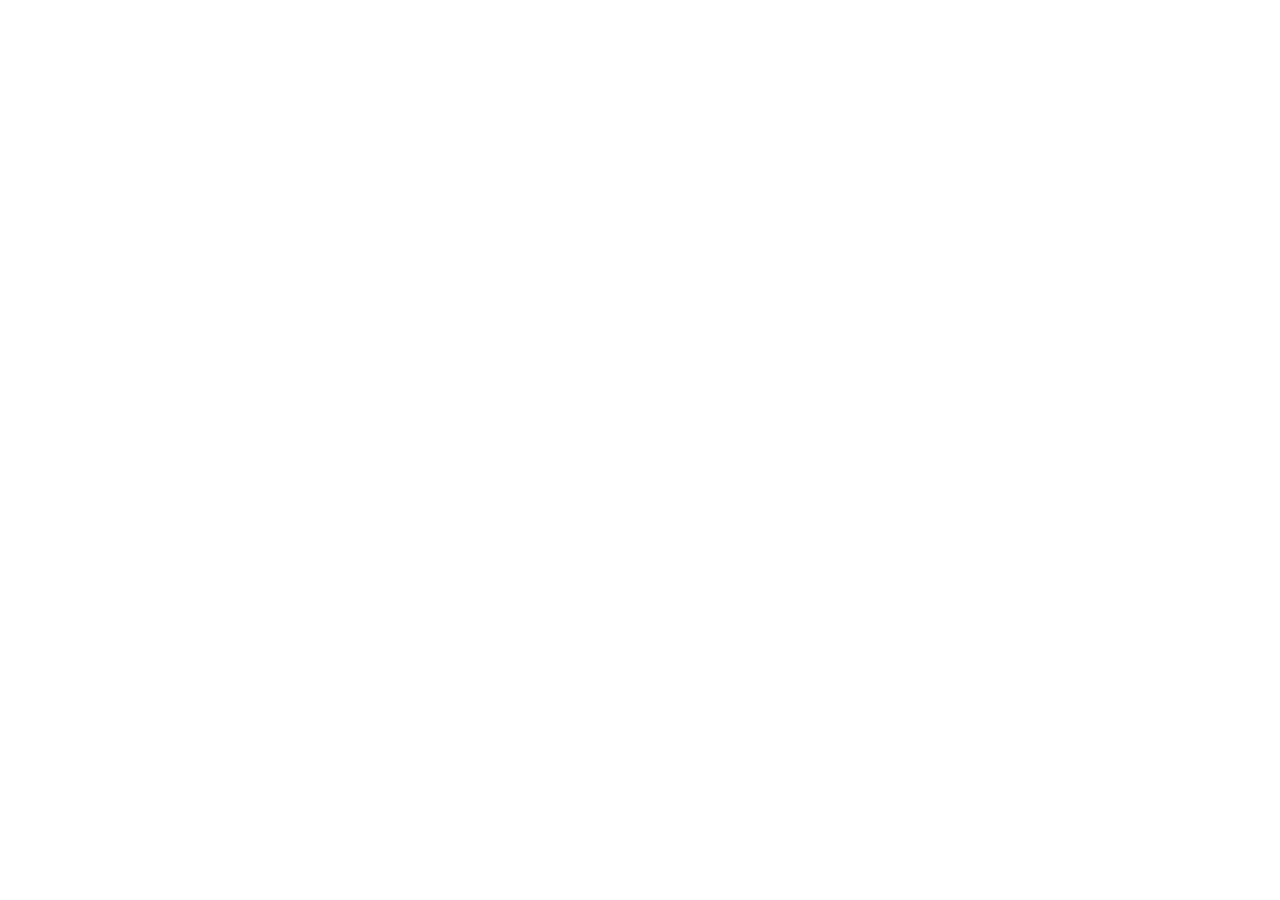
==== index.html @ 16253cf9 "Update: Manual J heat loads, climate zones, lighter text" ====
<!doctype html>
<html lang="en">
  <head>
    <meta charset="UTF-8" />
    <meta name="viewport" content="width=device-width, initial-scale=1.0" />
    <title>DuctCalc Pro V2</title>
    <script type="module" crossorigin src="./index-BKV8Dpz4.js"></script>
    <link rel="stylesheet" crossorigin href="./index-bo6oAF1w.css">
  </head>
  <body>
    <div id="root"></div>
  </body>
</html>
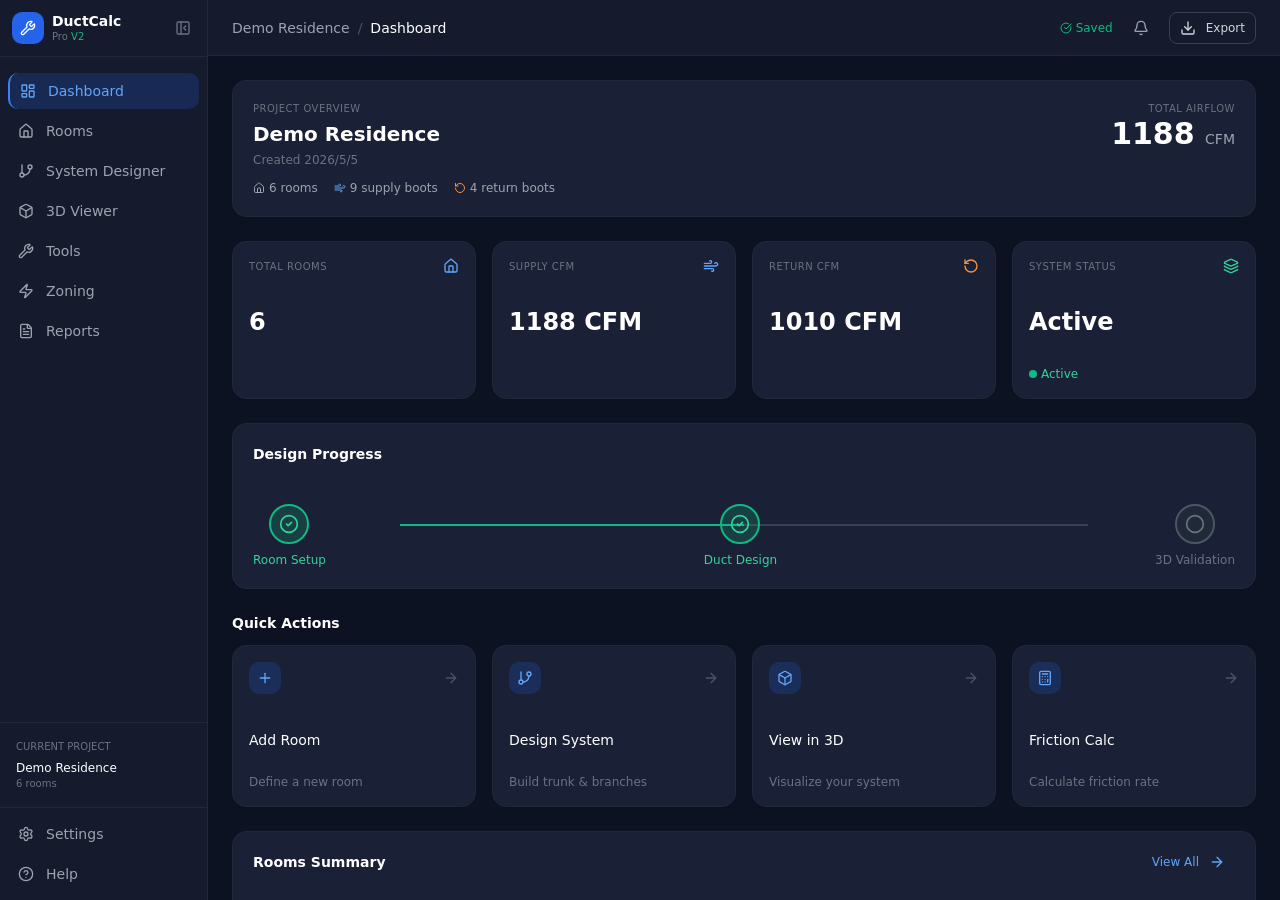
==== commit cf6938bb: "DuctCalc Pro V2 - Free-form System Designer update (2026-05-05 10:31)" ====
--- a/index.html
+++ b/index.html
@@ -4,8 +4,8 @@
     <meta charset="UTF-8" />
     <meta name="viewport" content="width=device-width, initial-scale=1.0" />
     <title>DuctCalc Pro V2</title>
-    <script type="module" crossorigin src="./index-BKV8Dpz4.js"></script>
-    <link rel="stylesheet" crossorigin href="./index-bo6oAF1w.css">
+    <script type="module" crossorigin src="./assets/index-D3IgnaAi.js"></script>
+    <link rel="stylesheet" crossorigin href="./assets/index-D1H888mp.css">
   </head>
   <body>
     <div id="root"></div>
--- a/assets/index-D1H888mp.css
+++ b/assets/index-D1H888mp.css
@@ -0,0 +1 @@
+*,:before,:after{--tw-border-spacing-x: 0;--tw-border-spacing-y: 0;--tw-translate-x: 0;--tw-translate-y: 0;--tw-rotate: 0;--tw-skew-x: 0;--tw-skew-y: 0;--tw-scale-x: 1;--tw-scale-y: 1;--tw-pan-x: ;--tw-pan-y: ;--tw-pinch-zoom: ;--tw-scroll-snap-strictness: proximity;--tw-gradient-from-position: ;--tw-gradient-via-position: ;--tw-gradient-to-position: ;--tw-ordinal: ;--tw-slashed-zero: ;--tw-numeric-figure: ;--tw-numeric-spacing: ;--tw-numeric-fraction: ;--tw-ring-inset: ;--tw-ring-offset-width: 0px;--tw-ring-offset-color: #fff;--tw-ring-color: rgb(59 130 246 / .5);--tw-ring-offset-shadow: 0 0 #0000;--tw-ring-shadow: 0 0 #0000;--tw-shadow: 0 0 #0000;--tw-shadow-colored: 0 0 #0000;--tw-blur: ;--tw-brightness: ;--tw-contrast: ;--tw-grayscale: ;--tw-hue-rotate: ;--tw-invert: ;--tw-saturate: ;--tw-sepia: ;--tw-drop-shadow: ;--tw-backdrop-blur: ;--tw-backdrop-brightness: ;--tw-backdrop-contrast: ;--tw-backdrop-grayscale: ;--tw-backdrop-hue-rotate: ;--tw-backdrop-invert: ;--tw-backdrop-opacity: ;--tw-backdrop-saturate: ;--tw-backdrop-sepia: ;--tw-contain-size: ;--tw-contain-layout: ;--tw-contain-paint: ;--tw-contain-style: }::backdrop{--tw-border-spacing-x: 0;--tw-border-spacing-y: 0;--tw-translate-x: 0;--tw-translate-y: 0;--tw-rotate: 0;--tw-skew-x: 0;--tw-skew-y: 0;--tw-scale-x: 1;--tw-scale-y: 1;--tw-pan-x: ;--tw-pan-y: ;--tw-pinch-zoom: ;--tw-scroll-snap-strictness: proximity;--tw-gradient-from-position: ;--tw-gradient-via-position: ;--tw-gradient-to-position: ;--tw-ordinal: ;--tw-slashed-zero: ;--tw-numeric-figure: ;--tw-numeric-spacing: ;--tw-numeric-fraction: ;--tw-ring-inset: ;--tw-ring-offset-width: 0px;--tw-ring-offset-color: #fff;--tw-ring-color: rgb(59 130 246 / .5);--tw-ring-offset-shadow: 0 0 #0000;--tw-ring-shadow: 0 0 #0000;--tw-shadow: 0 0 #0000;--tw-shadow-colored: 0 0 #0000;--tw-blur: ;--tw-brightness: ;--tw-contrast: ;--tw-grayscale: ;--tw-hue-rotate: ;--tw-invert: ;--tw-saturate: ;--tw-sepia: ;--tw-drop-shadow: ;--tw-backdrop-blur: ;--tw-backdrop-brightness: ;--tw-backdrop-contrast: ;--tw-backdrop-grayscale: ;--tw-backdrop-hue-rotate: ;--tw-backdrop-invert: ;--tw-backdrop-opacity: ;--tw-backdrop-saturate: ;--tw-backdrop-sepia: ;--tw-contain-size: ;--tw-contain-layout: ;--tw-contain-paint: ;--tw-contain-style: }*,:before,:after{box-sizing:border-box;border-width:0;border-style:solid;border-color:#e5e7eb}:before,:after{--tw-content: ""}html,:host{line-height:1.5;-webkit-text-size-adjust:100%;-moz-tab-size:4;-o-tab-size:4;tab-size:4;font-family:ui-sans-serif,system-ui,sans-serif,"Apple Color Emoji","Segoe UI Emoji",Segoe UI Symbol,"Noto Color Emoji";font-feature-settings:normal;font-variation-settings:normal;-webkit-tap-highlight-color:transparent}body{margin:0;line-height:inherit}hr{height:0;color:inherit;border-top-width:1px}abbr:where([title]){-webkit-text-decoration:underline dotted;text-decoration:underline dotted}h1,h2,h3,h4,h5,h6{font-size:inherit;font-weight:inherit}a{color:inherit;text-decoration:inherit}b,strong{font-weight:bolder}code,kbd,samp,pre{font-family:ui-monospace,SFMono-Regular,Menlo,Monaco,Consolas,Liberation Mono,Courier New,monospace;font-feature-settings:normal;font-variation-settings:normal;font-size:1em}small{font-size:80%}sub,sup{font-size:75%;line-height:0;position:relative;vertical-align:baseline}sub{bottom:-.25em}sup{top:-.5em}table{text-indent:0;border-color:inherit;border-collapse:collapse}button,input,optgroup,select,textarea{font-family:inherit;font-feature-settings:inherit;font-variation-settings:inherit;font-size:100%;font-weight:inherit;line-height:inherit;letter-spacing:inherit;color:inherit;margin:0;padding:0}button,select{text-transform:none}button,input:where([type=button]),input:where([type=reset]),input:where([type=submit]){-webkit-appearance:button;background-color:transparent;background-image:none}:-moz-focusring{outline:auto}:-moz-ui-invalid{box-shadow:none}progress{vertical-align:baseline}::-webkit-inner-spin-button,::-webkit-outer-spin-button{height:auto}[type=search]{-webkit-appearance:textfield;outline-offset:-2px}::-webkit-search-decoration{-webkit-appearance:none}::-webkit-file-upload-button{-webkit-appearance:button;font:inherit}summary{display:list-item}blockquote,dl,dd,h1,h2,h3,h4,h5,h6,hr,figure,p,pre{margin:0}fieldset{margin:0;padding:0}legend{padding:0}ol,ul,menu{list-style:none;margin:0;padding:0}dialog{padding:0}textarea{resize:vertical}input::-moz-placeholder,textarea::-moz-placeholder{opacity:1;color:#9ca3af}input::placeholder,textarea::placeholder{opacity:1;color:#9ca3af}button,[role=button]{cursor:pointer}:disabled{cursor:default}img,svg,video,canvas,audio,iframe,embed,object{display:block;vertical-align:middle}img,video{max-width:100%;height:auto}[hidden]:where(:not([hidden=until-found])){display:none}:root{--background: 0 0% 100%;--foreground: 240 10% 3.9%;--card: 0 0% 100%;--card-foreground: 240 10% 3.9%;--popover: 0 0% 100%;--popover-foreground: 240 10% 3.9%;--primary: 240 5.9% 10%;--primary-foreground: 0 0% 98%;--secondary: 240 4.8% 95.9%;--secondary-foreground: 240 5.9% 10%;--muted: 240 4.8% 95.9%;--muted-foreground: 240 3.8% 46.1%;--accent: 240 4.8% 95.9%;--accent-foreground: 240 5.9% 10%;--destructive: 0 84.2% 60.2%;--destructive-foreground: 0 0% 98%;--border: 240 5.9% 90%;--input: 240 5.9% 90%;--ring: 240 5.9% 10%;--radius: .625rem;--sidebar-background: 0 0% 98%;--sidebar-foreground: 240 5.3% 26.1%;--sidebar-primary: 240 5.9% 10%;--sidebar-primary-foreground: 0 0% 98%;--sidebar-accent: 240 4.8% 95.9%;--sidebar-accent-foreground: 240 5.9% 10%;--sidebar-border: 220 13% 91%;--sidebar-ring: 217.2 91.2% 59.8%}.dark{--background: 222 47% 7%;--foreground: 213 31% 91%;--card: 224 32% 12%;--card-foreground: 213 31% 91%;--popover: 224 32% 12%;--popover-foreground: 213 31% 91%;--primary: 217 91% 60%;--primary-foreground: 0 0% 100%;--secondary: 215 25% 17%;--secondary-foreground: 213 31% 91%;--muted: 215 25% 17%;--muted-foreground: 215 20% 55%;--accent: 215 25% 17%;--accent-foreground: 213 31% 91%;--destructive: 0 62.8% 50%;--destructive-foreground: 0 0% 98%;--border: 215 20% 22%;--input: 215 20% 22%;--ring: 217 91% 60%;--sidebar-background: 224 32% 12%;--sidebar-foreground: 213 31% 91%;--sidebar-primary: 217 91% 60%;--sidebar-primary-foreground: 0 0% 100%;--sidebar-accent: 215 25% 17%;--sidebar-accent-foreground: 213 31% 91%;--sidebar-border: 215 20% 22%;--sidebar-ring: 217 91% 60%}*{border-color:hsl(var(--border))}html{--background: 222 47% 7%;--foreground: 213 31% 91%;--card: 224 32% 12%;--card-foreground: 213 31% 91%;--popover: 224 32% 12%;--popover-foreground: 213 31% 91%;--primary: 217 91% 60%;--primary-foreground: 0 0% 100%;--secondary: 215 25% 17%;--secondary-foreground: 213 31% 91%;--muted: 215 25% 17%;--muted-foreground: 215 20% 55%;--accent: 215 25% 17%;--accent-foreground: 213 31% 91%;--destructive: 0 62.8% 50%;--destructive-foreground: 0 0% 98%;--border: 215 20% 22%;--input: 215 20% 22%;--ring: 217 91% 60%;--sidebar-background: 224 32% 12%;--sidebar-foreground: 213 31% 91%;--sidebar-primary: 217 91% 60%;--sidebar-primary-foreground: 0 0% 100%;--sidebar-accent: 215 25% 17%;--sidebar-accent-foreground: 213 31% 91%;--sidebar-border: 215 20% 22%;--sidebar-ring: 217 91% 60%}body{background-color:hsl(var(--background));color:hsl(var(--foreground));background-color:#0c1222;color:#e2e8f0}input,select,textarea{color:#f1f5f9!important}input::-moz-placeholder,textarea::-moz-placeholder{color:#64748b!important}input::placeholder,textarea::placeholder{color:#64748b!important}label{color:#94a3b8!important}.sr-only{position:absolute;width:1px;height:1px;padding:0;margin:-1px;overflow:hidden;clip:rect(0,0,0,0);white-space:nowrap;border-width:0}.pointer-events-none{pointer-events:none}.visible{visibility:visible}.invisible{visibility:hidden}.static{position:static}.fixed{position:fixed}.absolute{position:absolute}.relative{position:relative}.inset-0{inset:0}.inset-x-0{left:0;right:0}.inset-y-0{top:0;bottom:0}.-bottom-12{bottom:-3rem}.-left-12{left:-3rem}.-right-1{right:-.25rem}.-right-12{right:-3rem}.-top-1{top:-.25rem}.-top-12{top:-3rem}.bottom-0{bottom:0}.left-0{left:0}.left-1\/2{left:50%}.left-2{left:.5rem}.left-2\.5{left:.625rem}.left-3{left:.75rem}.left-\[15\%\]{left:15%}.left-\[50\%\]{left:50%}.right-0{right:0}.right-1{right:.25rem}.right-2{right:.5rem}.right-3{right:.75rem}.right-4{right:1rem}.right-\[15\%\]{right:15%}.right-\[50\%\]{right:50%}.top-0{top:0}.top-1\.5{top:.375rem}.top-1\/2{top:50%}.top-3{top:.75rem}.top-3\.5{top:.875rem}.top-4{top:1rem}.top-5{top:1.25rem}.top-\[1px\]{top:1px}.top-\[50\%\]{top:50%}.top-\[60\%\]{top:60%}.top-full{top:100%}.isolate{isolation:isolate}.z-10{z-index:10}.z-20{z-index:20}.z-50{z-index:50}.z-\[1\]{z-index:1}.order-first{order:-9999}.order-last{order:9999}.col-span-4{grid-column:span 4 / span 4}.col-start-2{grid-column-start:2}.row-span-2{grid-row:span 2 / span 2}.row-start-1{grid-row-start:1}.\!m-0{margin:0!important}.-mx-1{margin-left:-.25rem;margin-right:-.25rem}.-my-2{margin-top:-.5rem;margin-bottom:-.5rem}.mx-2{margin-left:.5rem;margin-right:.5rem}.mx-3\.5{margin-left:.875rem;margin-right:.875rem}.mx-auto{margin-left:auto;margin-right:auto}.my-0{margin-top:0;margin-bottom:0}.my-0\.5{margin-top:.125rem;margin-bottom:.125rem}.my-1{margin-top:.25rem;margin-bottom:.25rem}.-ml-4{margin-left:-1rem}.-mt-4{margin-top:-1rem}.mb-0\.5{margin-bottom:.125rem}.mb-1{margin-bottom:.25rem}.mb-1\.5{margin-bottom:.375rem}.mb-2{margin-bottom:.5rem}.mb-3{margin-bottom:.75rem}.mb-4{margin-bottom:1rem}.ml-1{margin-left:.25rem}.ml-2{margin-left:.5rem}.ml-4{margin-left:1rem}.ml-auto{margin-left:auto}.mr-1{margin-right:.25rem}.mr-2{margin-right:.5rem}.mt-0\.5{margin-top:.125rem}.mt-1{margin-top:.25rem}.mt-1\.5{margin-top:.375rem}.mt-2{margin-top:.5rem}.mt-3{margin-top:.75rem}.mt-4{margin-top:1rem}.mt-auto{margin-top:auto}.line-clamp-1{overflow:hidden;display:-webkit-box;-webkit-box-orient:vertical;-webkit-line-clamp:1}.line-clamp-2{overflow:hidden;display:-webkit-box;-webkit-box-orient:vertical;-webkit-line-clamp:2}.block{display:block}.inline{display:inline}.flex{display:flex}.inline-flex{display:inline-flex}.table{display:table}.table-caption{display:table-caption}.table-cell{display:table-cell}.table-row{display:table-row}.grid{display:grid}.hidden{display:none}.aspect-square{aspect-ratio:1 / 1}.aspect-video{aspect-ratio:16 / 9}.size-10{width:2.5rem;height:2.5rem}.size-2{width:.5rem;height:.5rem}.size-2\.5{width:.625rem;height:.625rem}.size-3{width:.75rem;height:.75rem}.size-3\.5{width:.875rem;height:.875rem}.size-4{width:1rem;height:1rem}.size-6{width:1.5rem;height:1.5rem}.size-7{width:1.75rem;height:1.75rem}.size-8{width:2rem;height:2rem}.size-9{width:2.25rem;height:2.25rem}.size-auto{width:auto;height:auto}.size-full{width:100%;height:100%}.h-0\.5{height:.125rem}.h-1\.5{height:.375rem}.h-10{height:2.5rem}.h-12{height:3rem}.h-14{height:3.5rem}.h-2{height:.5rem}.h-2\.5{height:.625rem}.h-3{height:.75rem}.h-3\.5{height:.875rem}.h-4{height:1rem}.h-5{height:1.25rem}.h-6{height:1.5rem}.h-7{height:1.75rem}.h-8{height:2rem}.h-9{height:2.25rem}.h-\[1\.15rem\]{height:1.15rem}.h-\[calc\(100\%-1px\)\]{height:calc(100% - 1px)}.h-\[var\(--radix-navigation-menu-viewport-height\)\]{height:var(--radix-navigation-menu-viewport-height)}.h-\[var\(--radix-select-trigger-height\)\]{height:var(--radix-select-trigger-height)}.h-auto{height:auto}.h-full{height:100%}.h-px{height:1px}.h-screen{height:100vh}.h-svh{height:100svh}.max-h-48{max-height:12rem}.max-h-60{max-height:15rem}.max-h-\[300px\]{max-height:300px}.max-h-\[500px\]{max-height:500px}.min-h-0{min-height:0px}.min-h-16{min-height:4rem}.min-h-4{min-height:1rem}.min-h-svh{min-height:100svh}.w-0{width:0px}.w-1{width:.25rem}.w-10{width:2.5rem}.w-12{width:3rem}.w-14{width:3.5rem}.w-2{width:.5rem}.w-2\.5{width:.625rem}.w-28{width:7rem}.w-3{width:.75rem}.w-3\.5{width:.875rem}.w-3\/4{width:75%}.w-4{width:1rem}.w-40{width:10rem}.w-5{width:1.25rem}.w-52{width:13rem}.w-6{width:1.5rem}.w-64{width:16rem}.w-7{width:1.75rem}.w-72{width:18rem}.w-8{width:2rem}.w-9{width:2.25rem}.w-\[100px\]{width:100px}.w-auto{width:auto}.w-fit{width:-moz-fit-content;width:fit-content}.w-full{width:100%}.w-max{width:-moz-max-content;width:max-content}.w-px{width:1px}.w-screen{width:100vw}.min-w-0{min-width:0px}.min-w-10{min-width:2.5rem}.min-w-5{min-width:1.25rem}.min-w-8{min-width:2rem}.min-w-9{min-width:2.25rem}.min-w-\[12rem\]{min-width:12rem}.min-w-\[200px\]{min-width:200px}.min-w-\[8rem\]{min-width:8rem}.min-w-\[var\(--radix-select-trigger-width\)\]{min-width:var(--radix-select-trigger-width)}.max-w-3xl{max-width:48rem}.max-w-5xl{max-width:64rem}.max-w-6xl{max-width:72rem}.max-w-7xl{max-width:80rem}.max-w-\[calc\(100\%-2rem\)\]{max-width:calc(100% - 2rem)}.max-w-max{max-width:-moz-max-content;max-width:max-content}.max-w-sm{max-width:24rem}.flex-1{flex:1 1 0%}.shrink-0{flex-shrink:0}.grow{flex-grow:1}.grow-0{flex-grow:0}.basis-full{flex-basis:100%}.caption-bottom{caption-side:bottom}.border-collapse{border-collapse:collapse}.-translate-x-1\/2{--tw-translate-x: -50%;transform:translate(var(--tw-translate-x),var(--tw-translate-y)) rotate(var(--tw-rotate)) skew(var(--tw-skew-x)) skewY(var(--tw-skew-y)) scaleX(var(--tw-scale-x)) scaleY(var(--tw-scale-y))}.-translate-x-px{--tw-translate-x: -1px;transform:translate(var(--tw-translate-x),var(--tw-translate-y)) rotate(var(--tw-rotate)) skew(var(--tw-skew-x)) skewY(var(--tw-skew-y)) scaleX(var(--tw-scale-x)) scaleY(var(--tw-scale-y))}.-translate-y-1\/2{--tw-translate-y: -50%;transform:translate(var(--tw-translate-x),var(--tw-translate-y)) rotate(var(--tw-rotate)) skew(var(--tw-skew-x)) skewY(var(--tw-skew-y)) scaleX(var(--tw-scale-x)) scaleY(var(--tw-scale-y))}.translate-x-\[-50\%\]{--tw-translate-x: -50%;transform:translate(var(--tw-translate-x),var(--tw-translate-y)) rotate(var(--tw-rotate)) skew(var(--tw-skew-x)) skewY(var(--tw-skew-y)) scaleX(var(--tw-scale-x)) scaleY(var(--tw-scale-y))}.translate-x-px{--tw-translate-x: 1px;transform:translate(var(--tw-translate-x),var(--tw-translate-y)) rotate(var(--tw-rotate)) skew(var(--tw-skew-x)) skewY(var(--tw-skew-y)) scaleX(var(--tw-scale-x)) scaleY(var(--tw-scale-y))}.translate-y-0\.5{--tw-translate-y: .125rem;transform:translate(var(--tw-translate-x),var(--tw-translate-y)) rotate(var(--tw-rotate)) skew(var(--tw-skew-x)) skewY(var(--tw-skew-y)) scaleX(var(--tw-scale-x)) scaleY(var(--tw-scale-y))}.translate-y-\[-50\%\]{--tw-translate-y: -50%;transform:translate(var(--tw-translate-x),var(--tw-translate-y)) rotate(var(--tw-rotate)) skew(var(--tw-skew-x)) skewY(var(--tw-skew-y)) scaleX(var(--tw-scale-x)) scaleY(var(--tw-scale-y))}.translate-y-\[calc\(-50\%_-_2px\)\]{--tw-translate-y: calc(-50% - 2px) ;transform:translate(var(--tw-translate-x),var(--tw-translate-y)) rotate(var(--tw-rotate)) skew(var(--tw-skew-x)) skewY(var(--tw-skew-y)) scaleX(var(--tw-scale-x)) scaleY(var(--tw-scale-y))}.rotate-45{--tw-rotate: 45deg;transform:translate(var(--tw-translate-x),var(--tw-translate-y)) rotate(var(--tw-rotate)) skew(var(--tw-skew-x)) skewY(var(--tw-skew-y)) scaleX(var(--tw-scale-x)) scaleY(var(--tw-scale-y))}.rotate-90{--tw-rotate: 90deg;transform:translate(var(--tw-translate-x),var(--tw-translate-y)) rotate(var(--tw-rotate)) skew(var(--tw-skew-x)) skewY(var(--tw-skew-y)) scaleX(var(--tw-scale-x)) scaleY(var(--tw-scale-y))}.transform{transform:translate(var(--tw-translate-x),var(--tw-translate-y)) rotate(var(--tw-rotate)) skew(var(--tw-skew-x)) skewY(var(--tw-skew-y)) scaleX(var(--tw-scale-x)) scaleY(var(--tw-scale-y))}@keyframes caret-blink{0%,70%,to{opacity:1}20%,50%{opacity:0}}.animate-caret-blink{animation:caret-blink 1.25s ease-out infinite}@keyframes pulse{50%{opacity:.5}}.animate-pulse{animation:pulse 2s cubic-bezier(.4,0,.6,1) infinite}@keyframes spin{to{transform:rotate(360deg)}}.animate-spin{animation:spin 1s linear infinite}.cursor-default{cursor:default}.cursor-not-allowed{cursor:not-allowed}.cursor-pointer{cursor:pointer}.cursor-text{cursor:text}.touch-none{touch-action:none}.select-none{-webkit-user-select:none;-moz-user-select:none;user-select:none}.resize-none{resize:none}.scroll-my-1{scroll-margin-top:.25rem;scroll-margin-bottom:.25rem}.scroll-py-1{scroll-padding-top:.25rem;scroll-padding-bottom:.25rem}.list-inside{list-style-position:inside}.list-decimal{list-style-type:decimal}.list-disc{list-style-type:disc}.list-none{list-style-type:none}.auto-rows-min{grid-auto-rows:min-content}.grid-cols-2{grid-template-columns:repeat(2,minmax(0,1fr))}.grid-cols-3{grid-template-columns:repeat(3,minmax(0,1fr))}.grid-cols-4{grid-template-columns:repeat(4,minmax(0,1fr))}.grid-cols-5{grid-template-columns:repeat(5,minmax(0,1fr))}.grid-cols-6{grid-template-columns:repeat(6,minmax(0,1fr))}.grid-cols-\[0_1fr\]{grid-template-columns:0 1fr}.grid-rows-\[auto_auto\]{grid-template-rows:auto auto}.flex-row{flex-direction:row}.flex-col{flex-direction:column}.flex-col-reverse{flex-direction:column-reverse}.flex-wrap{flex-wrap:wrap}.place-content-center{place-content:center}.items-start{align-items:flex-start}.items-end{align-items:flex-end}.items-center{align-items:center}.items-stretch{align-items:stretch}.justify-start{justify-content:flex-start}.justify-end{justify-content:flex-end}.justify-center{justify-content:center}.justify-between{justify-content:space-between}.justify-items-start{justify-items:start}.gap-0\.5{gap:.125rem}.gap-1{gap:.25rem}.gap-1\.5{gap:.375rem}.gap-2{gap:.5rem}.gap-2\.5{gap:.625rem}.gap-3{gap:.75rem}.gap-4{gap:1rem}.gap-6{gap:1.5rem}.gap-7{gap:1.75rem}.gap-\[--spacing\(var\(--gap\)\)\]{gap:var(--spacing(var(--gap)))}.gap-y-0\.5{row-gap:.125rem}.space-y-1>:not([hidden])~:not([hidden]){--tw-space-y-reverse: 0;margin-top:calc(.25rem * calc(1 - var(--tw-space-y-reverse)));margin-bottom:calc(.25rem * var(--tw-space-y-reverse))}.space-y-1\.5>:not([hidden])~:not([hidden]){--tw-space-y-reverse: 0;margin-top:calc(.375rem * calc(1 - var(--tw-space-y-reverse)));margin-bottom:calc(.375rem * var(--tw-space-y-reverse))}.space-y-2>:not([hidden])~:not([hidden]){--tw-space-y-reverse: 0;margin-top:calc(.5rem * calc(1 - var(--tw-space-y-reverse)));margin-bottom:calc(.5rem * var(--tw-space-y-reverse))}.space-y-3>:not([hidden])~:not([hidden]){--tw-space-y-reverse: 0;margin-top:calc(.75rem * calc(1 - var(--tw-space-y-reverse)));margin-bottom:calc(.75rem * var(--tw-space-y-reverse))}.space-y-4>:not([hidden])~:not([hidden]){--tw-space-y-reverse: 0;margin-top:calc(1rem * calc(1 - var(--tw-space-y-reverse)));margin-bottom:calc(1rem * var(--tw-space-y-reverse))}.space-y-6>:not([hidden])~:not([hidden]){--tw-space-y-reverse: 0;margin-top:calc(1.5rem * calc(1 - var(--tw-space-y-reverse)));margin-bottom:calc(1.5rem * var(--tw-space-y-reverse))}.self-start{align-self:flex-start}.self-stretch{align-self:stretch}.justify-self-end{justify-self:end}.overflow-auto{overflow:auto}.overflow-hidden{overflow:hidden}.overflow-x-auto{overflow-x:auto}.overflow-y-auto{overflow-y:auto}.overflow-x-hidden{overflow-x:hidden}.whitespace-nowrap{white-space:nowrap}.text-balance{text-wrap:balance}.break-words{overflow-wrap:break-word}.rounded{border-radius:.25rem}.rounded-\[2px\]{border-radius:2px}.rounded-\[4px\]{border-radius:4px}.rounded-\[calc\(var\(--radius\)-5px\)\]{border-radius:calc(var(--radius) - 5px)}.rounded-\[inherit\]{border-radius:inherit}.rounded-full{border-radius:9999px}.rounded-lg{border-radius:var(--radius)}.rounded-md{border-radius:calc(var(--radius) - 2px)}.rounded-none{border-radius:0}.rounded-sm{border-radius:calc(var(--radius) - 4px)}.rounded-xl{border-radius:calc(var(--radius) + 4px)}.rounded-xs{border-radius:calc(var(--radius) - 6px)}.rounded-l-md{border-top-left-radius:calc(var(--radius) - 2px);border-bottom-left-radius:calc(var(--radius) - 2px)}.rounded-r-md{border-top-right-radius:calc(var(--radius) - 2px);border-bottom-right-radius:calc(var(--radius) - 2px)}.rounded-tl-sm{border-top-left-radius:calc(var(--radius) - 4px)}.border{border-width:1px}.border-0{border-width:0px}.border-2{border-width:2px}.border-\[1\.5px\]{border-width:1.5px}.border-y{border-top-width:1px;border-bottom-width:1px}.border-b{border-bottom-width:1px}.border-l{border-left-width:1px}.border-l-2{border-left-width:2px}.border-r{border-right-width:1px}.border-t{border-top-width:1px}.border-dashed{border-style:dashed}.border-blue-500{--tw-border-opacity: 1;border-color:rgb(59 130 246 / var(--tw-border-opacity, 1))}.border-blue-500\/20{border-color:#3b82f633}.border-blue-500\/30{border-color:#3b82f64d}.border-blue-500\/40{border-color:#3b82f666}.border-blue-500\/50{border-color:#3b82f680}.border-blue-600\/30{border-color:#2563eb4d}.border-border{border-color:hsl(var(--border))}.border-border\/50{border-color:hsl(var(--border) / .5)}.border-emerald-500{--tw-border-opacity: 1;border-color:rgb(16 185 129 / var(--tw-border-opacity, 1))}.border-emerald-500\/20{border-color:#10b98133}.border-gray-600{--tw-border-opacity: 1;border-color:rgb(75 85 99 / var(--tw-border-opacity, 1))}.border-gray-700{--tw-border-opacity: 1;border-color:rgb(55 65 81 / var(--tw-border-opacity, 1))}.border-gray-800{--tw-border-opacity: 1;border-color:rgb(31 41 55 / var(--tw-border-opacity, 1))}.border-gray-800\/50{border-color:#1f293780}.border-input{border-color:hsl(var(--input))}.border-orange-500\/50{border-color:#f9731680}.border-primary{border-color:hsl(var(--primary))}.border-red-500\/20{border-color:#ef444433}.border-sidebar-border{border-color:hsl(var(--sidebar-border))}.border-transparent{border-color:transparent}.border-yellow-500\/20{border-color:#eab30833}.border-l-transparent{border-left-color:transparent}.border-t-transparent{border-top-color:transparent}.bg-\[\#0c1222\]{--tw-bg-opacity: 1;background-color:rgb(12 18 34 / var(--tw-bg-opacity, 1))}.bg-\[\#0c1222\]\/90{background-color:#0c1222e6}.bg-\[\#0f1629\]{--tw-bg-opacity: 1;background-color:rgb(15 22 41 / var(--tw-bg-opacity, 1))}.bg-\[\#151b2d\]{--tw-bg-opacity: 1;background-color:rgb(21 27 45 / var(--tw-bg-opacity, 1))}.bg-\[\#151b30\]{--tw-bg-opacity: 1;background-color:rgb(21 27 48 / var(--tw-bg-opacity, 1))}.bg-\[\#1a2035\]{--tw-bg-opacity: 1;background-color:rgb(26 32 53 / var(--tw-bg-opacity, 1))}.bg-accent{background-color:hsl(var(--accent))}.bg-background{background-color:hsl(var(--background))}.bg-black\/50{background-color:#00000080}.bg-blue-500{--tw-bg-opacity: 1;background-color:rgb(59 130 246 / var(--tw-bg-opacity, 1))}.bg-blue-500\/10{background-color:#3b82f61a}.bg-blue-500\/20{background-color:#3b82f633}.bg-blue-600{--tw-bg-opacity: 1;background-color:rgb(37 99 235 / var(--tw-bg-opacity, 1))}.bg-blue-600\/20{background-color:#2563eb33}.bg-blue-600\/30{background-color:#2563eb4d}.bg-blue-900\/50{background-color:#1e3a8a80}.bg-border{background-color:hsl(var(--border))}.bg-card{background-color:hsl(var(--card))}.bg-destructive{--tw-bg-opacity: 1;background-color:hsl(var(--destructive) / var(--tw-bg-opacity, 1))}.bg-emerald-500{--tw-bg-opacity: 1;background-color:rgb(16 185 129 / var(--tw-bg-opacity, 1))}.bg-emerald-500\/10{background-color:#10b9811a}.bg-emerald-500\/20{background-color:#10b98133}.bg-foreground{background-color:hsl(var(--foreground))}.bg-gray-700{--tw-bg-opacity: 1;background-color:rgb(55 65 81 / var(--tw-bg-opacity, 1))}.bg-gray-700\/40{background-color:#37415166}.bg-gray-700\/50{background-color:#37415180}.bg-gray-800{--tw-bg-opacity: 1;background-color:rgb(31 41 55 / var(--tw-bg-opacity, 1))}.bg-gray-900{--tw-bg-opacity: 1;background-color:rgb(17 24 39 / var(--tw-bg-opacity, 1))}.bg-input{background-color:hsl(var(--input))}.bg-muted{background-color:hsl(var(--muted))}.bg-muted\/50{background-color:hsl(var(--muted) / .5)}.bg-orange-500{--tw-bg-opacity: 1;background-color:rgb(249 115 22 / var(--tw-bg-opacity, 1))}.bg-orange-500\/20{background-color:#f9731633}.bg-orange-600\/30{background-color:#ea580c4d}.bg-orange-900\/50{background-color:#7c2d1280}.bg-popover{background-color:hsl(var(--popover))}.bg-primary{background-color:hsl(var(--primary))}.bg-primary\/20{background-color:hsl(var(--primary) / .2)}.bg-red-500{--tw-bg-opacity: 1;background-color:rgb(239 68 68 / var(--tw-bg-opacity, 1))}.bg-red-500\/10{background-color:#ef44441a}.bg-red-500\/20{background-color:#ef444433}.bg-secondary{background-color:hsl(var(--secondary))}.bg-sidebar{background-color:hsl(var(--sidebar-background))}.bg-sidebar-border{background-color:hsl(var(--sidebar-border))}.bg-transparent{background-color:transparent}.bg-white{--tw-bg-opacity: 1;background-color:rgb(255 255 255 / var(--tw-bg-opacity, 1))}.bg-yellow-500{--tw-bg-opacity: 1;background-color:rgb(234 179 8 / var(--tw-bg-opacity, 1))}.bg-yellow-500\/10{background-color:#eab3081a}.bg-yellow-500\/20{background-color:#eab30833}.fill-current{fill:currentColor}.fill-foreground{fill:hsl(var(--foreground))}.fill-primary{fill:hsl(var(--primary))}.p-0{padding:0}.p-1{padding:.25rem}.p-1\.5{padding:.375rem}.p-2{padding:.5rem}.p-2\.5{padding:.625rem}.p-3{padding:.75rem}.p-4{padding:1rem}.p-5{padding:1.25rem}.p-6{padding:1.5rem}.p-\[3px\]{padding:3px}.p-px{padding:1px}.px-1{padding-left:.25rem;padding-right:.25rem}.px-1\.5{padding-left:.375rem;padding-right:.375rem}.px-2{padding-left:.5rem;padding-right:.5rem}.px-2\.5{padding-left:.625rem;padding-right:.625rem}.px-3{padding-left:.75rem;padding-right:.75rem}.px-4{padding-left:1rem;padding-right:1rem}.px-6{padding-left:1.5rem;padding-right:1.5rem}.py-0\.5{padding-top:.125rem;padding-bottom:.125rem}.py-1{padding-top:.25rem;padding-bottom:.25rem}.py-1\.5{padding-top:.375rem;padding-bottom:.375rem}.py-2{padding-top:.5rem;padding-bottom:.5rem}.py-2\.5{padding-top:.625rem;padding-bottom:.625rem}.py-3{padding-top:.75rem;padding-bottom:.75rem}.py-4{padding-top:1rem;padding-bottom:1rem}.py-6{padding-top:1.5rem;padding-bottom:1.5rem}.pb-3{padding-bottom:.75rem}.pb-4{padding-bottom:1rem}.pl-2{padding-left:.5rem}.pl-3{padding-left:.75rem}.pl-4{padding-left:1rem}.pl-8{padding-left:2rem}.pr-1{padding-right:.25rem}.pr-2{padding-right:.5rem}.pr-2\.5{padding-right:.625rem}.pr-3{padding-right:.75rem}.pr-8{padding-right:2rem}.pt-0{padding-top:0}.pt-2{padding-top:.5rem}.pt-3{padding-top:.75rem}.pt-4{padding-top:1rem}.pt-5{padding-top:1.25rem}.text-left{text-align:left}.text-center{text-align:center}.text-right{text-align:right}.align-middle{vertical-align:middle}.font-mono{font-family:ui-monospace,SFMono-Regular,Menlo,Monaco,Consolas,Liberation Mono,Courier New,monospace}.font-sans{font-family:ui-sans-serif,system-ui,sans-serif,"Apple Color Emoji","Segoe UI Emoji",Segoe UI Symbol,"Noto Color Emoji"}.text-2xl{font-size:1.5rem;line-height:2rem}.text-3xl{font-size:1.875rem;line-height:2.25rem}.text-\[0\.8rem\]{font-size:.8rem}.text-\[10px\]{font-size:10px}.text-\[11px\]{font-size:11px}.text-\[8px\]{font-size:8px}.text-\[9px\]{font-size:9px}.text-base{font-size:1rem;line-height:1.5rem}.text-lg{font-size:1.125rem;line-height:1.75rem}.text-sm{font-size:.875rem;line-height:1.25rem}.text-sm\/relaxed{font-size:.875rem;line-height:1.625}.text-xl{font-size:1.25rem;line-height:1.75rem}.text-xs{font-size:.75rem;line-height:1rem}.font-bold{font-weight:700}.font-medium{font-weight:500}.font-normal{font-weight:400}.font-semibold{font-weight:600}.uppercase{text-transform:uppercase}.capitalize{text-transform:capitalize}.italic{font-style:italic}.tabular-nums{--tw-numeric-spacing: tabular-nums;font-variant-numeric:var(--tw-ordinal) var(--tw-slashed-zero) var(--tw-numeric-figure) var(--tw-numeric-spacing) var(--tw-numeric-fraction)}.leading-none{line-height:1}.leading-normal{line-height:1.5}.leading-relaxed{line-height:1.625}.leading-snug{line-height:1.375}.leading-tight{line-height:1.25}.tracking-tight{letter-spacing:-.025em}.tracking-wider{letter-spacing:.05em}.tracking-widest{letter-spacing:.1em}.text-accent-foreground{color:hsl(var(--accent-foreground))}.text-background{color:hsl(var(--background))}.text-blue-300{--tw-text-opacity: 1;color:rgb(147 197 253 / var(--tw-text-opacity, 1))}.text-blue-400{--tw-text-opacity: 1;color:rgb(96 165 250 / var(--tw-text-opacity, 1))}.text-card-foreground{color:hsl(var(--card-foreground))}.text-current{color:currentColor}.text-cyan-300{--tw-text-opacity: 1;color:rgb(103 232 249 / var(--tw-text-opacity, 1))}.text-cyan-400{--tw-text-opacity: 1;color:rgb(34 211 238 / var(--tw-text-opacity, 1))}.text-destructive{--tw-text-opacity: 1;color:hsl(var(--destructive) / var(--tw-text-opacity, 1))}.text-emerald-300{--tw-text-opacity: 1;color:rgb(110 231 183 / var(--tw-text-opacity, 1))}.text-emerald-400{--tw-text-opacity: 1;color:rgb(52 211 153 / var(--tw-text-opacity, 1))}.text-emerald-500{--tw-text-opacity: 1;color:rgb(16 185 129 / var(--tw-text-opacity, 1))}.text-emerald-600{--tw-text-opacity: 1;color:rgb(5 150 105 / var(--tw-text-opacity, 1))}.text-foreground{color:hsl(var(--foreground))}.text-gray-100{--tw-text-opacity: 1;color:rgb(243 244 246 / var(--tw-text-opacity, 1))}.text-gray-200{--tw-text-opacity: 1;color:rgb(229 231 235 / var(--tw-text-opacity, 1))}.text-gray-300{--tw-text-opacity: 1;color:rgb(209 213 219 / var(--tw-text-opacity, 1))}.text-gray-400{--tw-text-opacity: 1;color:rgb(156 163 175 / var(--tw-text-opacity, 1))}.text-gray-500{--tw-text-opacity: 1;color:rgb(107 114 128 / var(--tw-text-opacity, 1))}.text-gray-600{--tw-text-opacity: 1;color:rgb(75 85 99 / var(--tw-text-opacity, 1))}.text-gray-700{--tw-text-opacity: 1;color:rgb(55 65 81 / var(--tw-text-opacity, 1))}.text-muted-foreground{color:hsl(var(--muted-foreground))}.text-orange-300{--tw-text-opacity: 1;color:rgb(253 186 116 / var(--tw-text-opacity, 1))}.text-orange-400{--tw-text-opacity: 1;color:rgb(251 146 60 / var(--tw-text-opacity, 1))}.text-popover-foreground{color:hsl(var(--popover-foreground))}.text-primary{color:hsl(var(--primary))}.text-primary-foreground{color:hsl(var(--primary-foreground))}.text-red-300{--tw-text-opacity: 1;color:rgb(252 165 165 / var(--tw-text-opacity, 1))}.text-red-400{--tw-text-opacity: 1;color:rgb(248 113 113 / var(--tw-text-opacity, 1))}.text-red-400\/80{color:#f87171cc}.text-red-600{--tw-text-opacity: 1;color:rgb(220 38 38 / var(--tw-text-opacity, 1))}.text-secondary-foreground{color:hsl(var(--secondary-foreground))}.text-sidebar-foreground{color:hsl(var(--sidebar-foreground))}.text-sidebar-foreground\/70{color:hsl(var(--sidebar-foreground) / .7)}.text-white{--tw-text-opacity: 1;color:rgb(255 255 255 / var(--tw-text-opacity, 1))}.text-yellow-300{--tw-text-opacity: 1;color:rgb(253 224 71 / var(--tw-text-opacity, 1))}.text-yellow-400{--tw-text-opacity: 1;color:rgb(250 204 21 / var(--tw-text-opacity, 1))}.text-yellow-500{--tw-text-opacity: 1;color:rgb(234 179 8 / var(--tw-text-opacity, 1))}.underline-offset-4{text-underline-offset:4px}.opacity-0{opacity:0}.opacity-30{opacity:.3}.opacity-50{opacity:.5}.opacity-70{opacity:.7}.shadow{--tw-shadow: 0 1px 3px 0 rgb(0 0 0 / .1), 0 1px 2px -1px rgb(0 0 0 / .1);--tw-shadow-colored: 0 1px 3px 0 var(--tw-shadow-color), 0 1px 2px -1px var(--tw-shadow-color);box-shadow:var(--tw-ring-offset-shadow, 0 0 #0000),var(--tw-ring-shadow, 0 0 #0000),var(--tw-shadow)}.shadow-\[0_0_0_1px_hsl\(var\(--sidebar-border\)\)\]{--tw-shadow: 0 0 0 1px hsl(var(--sidebar-border));--tw-shadow-colored: 0 0 0 1px var(--tw-shadow-color);box-shadow:var(--tw-ring-offset-shadow, 0 0 #0000),var(--tw-ring-shadow, 0 0 #0000),var(--tw-shadow)}.shadow-lg{--tw-shadow: 0 10px 15px -3px rgb(0 0 0 / .1), 0 4px 6px -4px rgb(0 0 0 / .1);--tw-shadow-colored: 0 10px 15px -3px var(--tw-shadow-color), 0 4px 6px -4px var(--tw-shadow-color);box-shadow:var(--tw-ring-offset-shadow, 0 0 #0000),var(--tw-ring-shadow, 0 0 #0000),var(--tw-shadow)}.shadow-md{--tw-shadow: 0 4px 6px -1px rgb(0 0 0 / .1), 0 2px 4px -2px rgb(0 0 0 / .1);--tw-shadow-colored: 0 4px 6px -1px var(--tw-shadow-color), 0 2px 4px -2px var(--tw-shadow-color);box-shadow:var(--tw-ring-offset-shadow, 0 0 #0000),var(--tw-ring-shadow, 0 0 #0000),var(--tw-shadow)}.shadow-none{--tw-shadow: 0 0 #0000;--tw-shadow-colored: 0 0 #0000;box-shadow:var(--tw-ring-offset-shadow, 0 0 #0000),var(--tw-ring-shadow, 0 0 #0000),var(--tw-shadow)}.shadow-sm{--tw-shadow: 0 1px 2px 0 rgb(0 0 0 / .05);--tw-shadow-colored: 0 1px 2px 0 var(--tw-shadow-color);box-shadow:var(--tw-ring-offset-shadow, 0 0 #0000),var(--tw-ring-shadow, 0 0 #0000),var(--tw-shadow)}.shadow-xl{--tw-shadow: 0 20px 25px -5px rgb(0 0 0 / .1), 0 8px 10px -6px rgb(0 0 0 / .1);--tw-shadow-colored: 0 20px 25px -5px var(--tw-shadow-color), 0 8px 10px -6px var(--tw-shadow-color);box-shadow:var(--tw-ring-offset-shadow, 0 0 #0000),var(--tw-ring-shadow, 0 0 #0000),var(--tw-shadow)}.shadow-xs{--tw-shadow: 0 1px 2px 0 rgb(0 0 0 / .05);--tw-shadow-colored: 0 1px 2px 0 var(--tw-shadow-color);box-shadow:var(--tw-ring-offset-shadow, 0 0 #0000),var(--tw-ring-shadow, 0 0 #0000),var(--tw-shadow)}.outline-none{outline:2px solid transparent;outline-offset:2px}.outline{outline-style:solid}.ring-0{--tw-ring-offset-shadow: var(--tw-ring-inset) 0 0 0 var(--tw-ring-offset-width) var(--tw-ring-offset-color);--tw-ring-shadow: var(--tw-ring-inset) 0 0 0 calc(0px + var(--tw-ring-offset-width)) var(--tw-ring-color);box-shadow:var(--tw-ring-offset-shadow),var(--tw-ring-shadow),var(--tw-shadow, 0 0 #0000)}.ring-2{--tw-ring-offset-shadow: var(--tw-ring-inset) 0 0 0 var(--tw-ring-offset-width) var(--tw-ring-offset-color);--tw-ring-shadow: var(--tw-ring-inset) 0 0 0 calc(2px + var(--tw-ring-offset-width)) var(--tw-ring-color);box-shadow:var(--tw-ring-offset-shadow),var(--tw-ring-shadow),var(--tw-shadow, 0 0 #0000)}.ring-blue-400{--tw-ring-opacity: 1;--tw-ring-color: rgb(96 165 250 / var(--tw-ring-opacity, 1))}.ring-ring\/50{--tw-ring-color: hsl(var(--ring) / .5)}.ring-sidebar-ring{--tw-ring-color: hsl(var(--sidebar-ring))}.ring-white{--tw-ring-opacity: 1;--tw-ring-color: rgb(255 255 255 / var(--tw-ring-opacity, 1))}.ring-offset-background{--tw-ring-offset-color: hsl(var(--background))}.filter{filter:var(--tw-blur) var(--tw-brightness) var(--tw-contrast) var(--tw-grayscale) var(--tw-hue-rotate) var(--tw-invert) var(--tw-saturate) var(--tw-sepia) var(--tw-drop-shadow)}.transition{transition-property:color,background-color,border-color,text-decoration-color,fill,stroke,opacity,box-shadow,transform,filter,backdrop-filter;transition-timing-function:cubic-bezier(.4,0,.2,1);transition-duration:.15s}.transition-\[color\,box-shadow\]{transition-property:color,box-shadow;transition-timing-function:cubic-bezier(.4,0,.2,1);transition-duration:.15s}.transition-\[left\,right\,width\]{transition-property:left,right,width;transition-timing-function:cubic-bezier(.4,0,.2,1);transition-duration:.15s}.transition-\[margin\,opacity\]{transition-property:margin,opacity;transition-timing-function:cubic-bezier(.4,0,.2,1);transition-duration:.15s}.transition-\[width\,height\,padding\]{transition-property:width,height,padding;transition-timing-function:cubic-bezier(.4,0,.2,1);transition-duration:.15s}.transition-\[width\]{transition-property:width;transition-timing-function:cubic-bezier(.4,0,.2,1);transition-duration:.15s}.transition-all{transition-property:all;transition-timing-function:cubic-bezier(.4,0,.2,1);transition-duration:.15s}.transition-colors{transition-property:color,background-color,border-color,text-decoration-color,fill,stroke;transition-timing-function:cubic-bezier(.4,0,.2,1);transition-duration:.15s}.transition-none{transition-property:none}.transition-opacity{transition-property:opacity;transition-timing-function:cubic-bezier(.4,0,.2,1);transition-duration:.15s}.transition-shadow{transition-property:box-shadow;transition-timing-function:cubic-bezier(.4,0,.2,1);transition-duration:.15s}.transition-transform{transition-property:transform;transition-timing-function:cubic-bezier(.4,0,.2,1);transition-duration:.15s}.duration-100{transition-duration:.1s}.duration-1000{transition-duration:1s}.duration-200{transition-duration:.2s}.duration-300{transition-duration:.3s}.ease-in-out{transition-timing-function:cubic-bezier(.4,0,.2,1)}.ease-linear{transition-timing-function:linear}@keyframes enter{0%{opacity:var(--tw-enter-opacity, 1);transform:translate3d(var(--tw-enter-translate-x, 0),var(--tw-enter-translate-y, 0),0) scale3d(var(--tw-enter-scale, 1),var(--tw-enter-scale, 1),var(--tw-enter-scale, 1)) rotate(var(--tw-enter-rotate, 0))}}@keyframes exit{to{opacity:var(--tw-exit-opacity, 1);transform:translate3d(var(--tw-exit-translate-x, 0),var(--tw-exit-translate-y, 0),0) scale3d(var(--tw-exit-scale, 1),var(--tw-exit-scale, 1),var(--tw-exit-scale, 1)) rotate(var(--tw-exit-rotate, 0))}}.animate-in{animation-name:enter;animation-duration:.15s;--tw-enter-opacity: initial;--tw-enter-scale: initial;--tw-enter-rotate: initial;--tw-enter-translate-x: initial;--tw-enter-translate-y: initial}.fade-in-0{--tw-enter-opacity: 0}.zoom-in-95{--tw-enter-scale: .95}.duration-100{animation-duration:.1s}.duration-1000{animation-duration:1s}.duration-200{animation-duration:.2s}.duration-300{animation-duration:.3s}.ease-in-out{animation-timing-function:cubic-bezier(.4,0,.2,1)}.ease-linear{animation-timing-function:linear}.\[--cell-size\:--spacing\(8\)\]{--cell-size: var(--spacing(8))}.selection\:bg-primary *::-moz-selection{background-color:hsl(var(--primary))}.selection\:bg-primary *::selection{background-color:hsl(var(--primary))}.selection\:text-primary-foreground *::-moz-selection{color:hsl(var(--primary-foreground))}.selection\:text-primary-foreground *::selection{color:hsl(var(--primary-foreground))}.selection\:bg-primary::-moz-selection{background-color:hsl(var(--primary))}.selection\:bg-primary::selection{background-color:hsl(var(--primary))}.selection\:text-primary-foreground::-moz-selection{color:hsl(var(--primary-foreground))}.selection\:text-primary-foreground::selection{color:hsl(var(--primary-foreground))}.file\:inline-flex::file-selector-button{display:inline-flex}.file\:h-7::file-selector-button{height:1.75rem}.file\:border-0::file-selector-button{border-width:0px}.file\:bg-transparent::file-selector-button{background-color:transparent}.file\:text-sm::file-selector-button{font-size:.875rem;line-height:1.25rem}.file\:font-medium::file-selector-button{font-weight:500}.file\:text-foreground::file-selector-button{color:hsl(var(--foreground))}.placeholder\:text-muted-foreground::-moz-placeholder{color:hsl(var(--muted-foreground))}.placeholder\:text-muted-foreground::placeholder{color:hsl(var(--muted-foreground))}.after\:absolute:after{content:var(--tw-content);position:absolute}.after\:-inset-2:after{content:var(--tw-content);inset:-.5rem}.after\:inset-y-0:after{content:var(--tw-content);top:0;bottom:0}.after\:left-1\/2:after{content:var(--tw-content);left:50%}.after\:w-1:after{content:var(--tw-content);width:.25rem}.after\:w-\[2px\]:after{content:var(--tw-content);width:2px}.after\:-translate-x-1\/2:after{content:var(--tw-content);--tw-translate-x: -50%;transform:translate(var(--tw-translate-x),var(--tw-translate-y)) rotate(var(--tw-rotate)) skew(var(--tw-skew-x)) skewY(var(--tw-skew-y)) scaleX(var(--tw-scale-x)) scaleY(var(--tw-scale-y))}.first\:rounded-l-md:first-child{border-top-left-radius:calc(var(--radius) - 2px);border-bottom-left-radius:calc(var(--radius) - 2px)}.first\:border-l:first-child{border-left-width:1px}.last\:mt-0:last-child{margin-top:0}.last\:rounded-r-md:last-child{border-top-right-radius:calc(var(--radius) - 2px);border-bottom-right-radius:calc(var(--radius) - 2px)}.last\:border-b-0:last-child{border-bottom-width:0px}.hover\:scale-110:hover{--tw-scale-x: 1.1;--tw-scale-y: 1.1;transform:translate(var(--tw-translate-x),var(--tw-translate-y)) rotate(var(--tw-rotate)) skew(var(--tw-skew-x)) skewY(var(--tw-skew-y)) scaleX(var(--tw-scale-x)) scaleY(var(--tw-scale-y))}.hover\:border-blue-700:hover{--tw-border-opacity: 1;border-color:rgb(29 78 216 / var(--tw-border-opacity, 1))}.hover\:border-gray-500:hover{--tw-border-opacity: 1;border-color:rgb(107 114 128 / var(--tw-border-opacity, 1))}.hover\:border-gray-600:hover{--tw-border-opacity: 1;border-color:rgb(75 85 99 / var(--tw-border-opacity, 1))}.hover\:border-gray-700:hover{--tw-border-opacity: 1;border-color:rgb(55 65 81 / var(--tw-border-opacity, 1))}.hover\:border-orange-700:hover{--tw-border-opacity: 1;border-color:rgb(194 65 12 / var(--tw-border-opacity, 1))}.hover\:bg-accent:hover{background-color:hsl(var(--accent))}.hover\:bg-blue-700:hover{--tw-bg-opacity: 1;background-color:rgb(29 78 216 / var(--tw-bg-opacity, 1))}.hover\:bg-blue-900\/30:hover{background-color:#1e3a8a4d}.hover\:bg-destructive\/90:hover{background-color:hsl(var(--destructive) / .9)}.hover\:bg-gray-600:hover{--tw-bg-opacity: 1;background-color:rgb(75 85 99 / var(--tw-bg-opacity, 1))}.hover\:bg-gray-800:hover{--tw-bg-opacity: 1;background-color:rgb(31 41 55 / var(--tw-bg-opacity, 1))}.hover\:bg-gray-800\/20:hover{background-color:#1f293733}.hover\:bg-gray-800\/30:hover{background-color:#1f29374d}.hover\:bg-gray-800\/50:hover{background-color:#1f293780}.hover\:bg-muted:hover{background-color:hsl(var(--muted))}.hover\:bg-muted\/50:hover{background-color:hsl(var(--muted) / .5)}.hover\:bg-orange-700:hover{--tw-bg-opacity: 1;background-color:rgb(194 65 12 / var(--tw-bg-opacity, 1))}.hover\:bg-orange-900\/30:hover{background-color:#7c2d124d}.hover\:bg-primary\/90:hover{background-color:hsl(var(--primary) / .9)}.hover\:bg-red-900\/30:hover{background-color:#7f1d1d4d}.hover\:bg-secondary\/80:hover{background-color:hsl(var(--secondary) / .8)}.hover\:bg-sidebar-accent:hover{background-color:hsl(var(--sidebar-accent))}.hover\:text-accent-foreground:hover{color:hsl(var(--accent-foreground))}.hover\:text-blue-300:hover{--tw-text-opacity: 1;color:rgb(147 197 253 / var(--tw-text-opacity, 1))}.hover\:text-foreground:hover{color:hsl(var(--foreground))}.hover\:text-gray-200:hover{--tw-text-opacity: 1;color:rgb(229 231 235 / var(--tw-text-opacity, 1))}.hover\:text-muted-foreground:hover{color:hsl(var(--muted-foreground))}.hover\:text-orange-300:hover{--tw-text-opacity: 1;color:rgb(253 186 116 / var(--tw-text-opacity, 1))}.hover\:text-orange-400:hover{--tw-text-opacity: 1;color:rgb(251 146 60 / var(--tw-text-opacity, 1))}.hover\:text-red-400:hover{--tw-text-opacity: 1;color:rgb(248 113 113 / var(--tw-text-opacity, 1))}.hover\:text-sidebar-accent-foreground:hover{color:hsl(var(--sidebar-accent-foreground))}.hover\:text-white:hover{--tw-text-opacity: 1;color:rgb(255 255 255 / var(--tw-text-opacity, 1))}.hover\:underline:hover{text-decoration-line:underline}.hover\:opacity-100:hover{opacity:1}.hover\:opacity-80:hover{opacity:.8}.hover\:shadow-\[0_0_0_1px_hsl\(var\(--sidebar-accent\)\)\]:hover{--tw-shadow: 0 0 0 1px hsl(var(--sidebar-accent));--tw-shadow-colored: 0 0 0 1px var(--tw-shadow-color);box-shadow:var(--tw-ring-offset-shadow, 0 0 #0000),var(--tw-ring-shadow, 0 0 #0000),var(--tw-shadow)}.hover\:ring-4:hover{--tw-ring-offset-shadow: var(--tw-ring-inset) 0 0 0 var(--tw-ring-offset-width) var(--tw-ring-offset-color);--tw-ring-shadow: var(--tw-ring-inset) 0 0 0 calc(4px + var(--tw-ring-offset-width)) var(--tw-ring-color);box-shadow:var(--tw-ring-offset-shadow),var(--tw-ring-shadow),var(--tw-shadow, 0 0 #0000)}.hover\:after\:bg-sidebar-border:hover:after{content:var(--tw-content);background-color:hsl(var(--sidebar-border))}.focus\:z-10:focus{z-index:10}.focus\:bg-accent:focus{background-color:hsl(var(--accent))}.focus\:text-accent-foreground:focus{color:hsl(var(--accent-foreground))}.focus\:ring-2:focus{--tw-ring-offset-shadow: var(--tw-ring-inset) 0 0 0 var(--tw-ring-offset-width) var(--tw-ring-offset-color);--tw-ring-shadow: var(--tw-ring-inset) 0 0 0 calc(2px + var(--tw-ring-offset-width)) var(--tw-ring-color);box-shadow:var(--tw-ring-offset-shadow),var(--tw-ring-shadow),var(--tw-shadow, 0 0 #0000)}.focus\:ring-ring:focus{--tw-ring-color: hsl(var(--ring))}.focus\:ring-offset-2:focus{--tw-ring-offset-width: 2px}.focus-visible\:z-10:focus-visible{z-index:10}.focus-visible\:border-ring:focus-visible{border-color:hsl(var(--ring))}.focus-visible\:outline-1:focus-visible{outline-width:1px}.focus-visible\:outline-ring:focus-visible{outline-color:hsl(var(--ring))}.focus-visible\:ring-0:focus-visible{--tw-ring-offset-shadow: var(--tw-ring-inset) 0 0 0 var(--tw-ring-offset-width) var(--tw-ring-offset-color);--tw-ring-shadow: var(--tw-ring-inset) 0 0 0 calc(0px + var(--tw-ring-offset-width)) var(--tw-ring-color);box-shadow:var(--tw-ring-offset-shadow),var(--tw-ring-shadow),var(--tw-shadow, 0 0 #0000)}.focus-visible\:ring-1:focus-visible{--tw-ring-offset-shadow: var(--tw-ring-inset) 0 0 0 var(--tw-ring-offset-width) var(--tw-ring-offset-color);--tw-ring-shadow: var(--tw-ring-inset) 0 0 0 calc(1px + var(--tw-ring-offset-width)) var(--tw-ring-color);box-shadow:var(--tw-ring-offset-shadow),var(--tw-ring-shadow),var(--tw-shadow, 0 0 #0000)}.focus-visible\:ring-2:focus-visible{--tw-ring-offset-shadow: var(--tw-ring-inset) 0 0 0 var(--tw-ring-offset-width) var(--tw-ring-offset-color);--tw-ring-shadow: var(--tw-ring-inset) 0 0 0 calc(2px + var(--tw-ring-offset-width)) var(--tw-ring-color);box-shadow:var(--tw-ring-offset-shadow),var(--tw-ring-shadow),var(--tw-shadow, 0 0 #0000)}.focus-visible\:ring-4:focus-visible{--tw-ring-offset-shadow: var(--tw-ring-inset) 0 0 0 var(--tw-ring-offset-width) var(--tw-ring-offset-color);--tw-ring-shadow: var(--tw-ring-inset) 0 0 0 calc(4px + var(--tw-ring-offset-width)) var(--tw-ring-color);box-shadow:var(--tw-ring-offset-shadow),var(--tw-ring-shadow),var(--tw-shadow, 0 0 #0000)}.focus-visible\:ring-\[3px\]:focus-visible{--tw-ring-offset-shadow: var(--tw-ring-inset) 0 0 0 var(--tw-ring-offset-width) var(--tw-ring-offset-color);--tw-ring-shadow: var(--tw-ring-inset) 0 0 0 calc(3px + var(--tw-ring-offset-width)) var(--tw-ring-color);box-shadow:var(--tw-ring-offset-shadow),var(--tw-ring-shadow),var(--tw-shadow, 0 0 #0000)}.focus-visible\:ring-destructive\/20:focus-visible{--tw-ring-color: hsl(var(--destructive) / .2)}.focus-visible\:ring-ring:focus-visible{--tw-ring-color: hsl(var(--ring))}.focus-visible\:ring-ring\/50:focus-visible{--tw-ring-color: hsl(var(--ring) / .5)}.focus-visible\:ring-offset-1:focus-visible{--tw-ring-offset-width: 1px}.active\:bg-sidebar-accent:active{background-color:hsl(var(--sidebar-accent))}.active\:text-sidebar-accent-foreground:active{color:hsl(var(--sidebar-accent-foreground))}.disabled\:pointer-events-none:disabled{pointer-events:none}.disabled\:cursor-not-allowed:disabled{cursor:not-allowed}.disabled\:opacity-50:disabled{opacity:.5}.group\/menu-item:focus-within .group-focus-within\/menu-item\:opacity-100{opacity:1}.group:hover .group-hover\:text-gray-300{--tw-text-opacity: 1;color:rgb(209 213 219 / var(--tw-text-opacity, 1))}.group:hover .group-hover\:text-gray-400{--tw-text-opacity: 1;color:rgb(156 163 175 / var(--tw-text-opacity, 1))}.group\/menu-item:hover .group-hover\/menu-item\:opacity-100{opacity:1}.peer\/menu-button:hover~.peer-hover\/menu-button\:text-sidebar-accent-foreground{color:hsl(var(--sidebar-accent-foreground))}.peer:disabled~.peer-disabled\:cursor-not-allowed{cursor:not-allowed}.peer:disabled~.peer-disabled\:opacity-50{opacity:.5}.has-\[\>button\]\:ml-\[-0\.45rem\]:has(>button){margin-left:-.45rem}.has-\[\>button\]\:mr-\[-0\.45rem\]:has(>button){margin-right:-.45rem}.has-\[\>kbd\]\:ml-\[-0\.35rem\]:has(>kbd){margin-left:-.35rem}.has-\[\>kbd\]\:mr-\[-0\.35rem\]:has(>kbd){margin-right:-.35rem}.has-\[\>\[data-align\=block-end\]\]\:h-auto:has(>[data-align=block-end]){height:auto}.has-\[\>\[data-align\=block-start\]\]\:h-auto:has(>[data-align=block-start]){height:auto}.has-\[\>textarea\]\:h-auto:has(>textarea){height:auto}.has-\[\>\[data-slot\=field\]\]\:w-full:has(>[data-slot=field]){width:100%}.has-\[\>svg\]\:grid-cols-\[calc\(var\(--spacing\)\*4\)_1fr\]:has(>svg){grid-template-columns:calc(var(--spacing) * 4) 1fr}.has-\[\>\[data-align\=block-end\]\]\:flex-col:has(>[data-align=block-end]){flex-direction:column}.has-\[\>\[data-align\=block-start\]\]\:flex-col:has(>[data-align=block-start]){flex-direction:column}.has-\[\>\[data-slot\=field\]\]\:flex-col:has(>[data-slot=field]){flex-direction:column}.has-\[\>\[data-slot\=field-content\]\]\:items-start:has(>[data-slot=field-content]){align-items:flex-start}.has-\[\>\[data-slot\=button-group\]\]\:gap-2:has(>[data-slot=button-group]){gap:.5rem}.has-\[\>\[data-slot\=checkbox-group\]\]\:gap-3:has(>[data-slot=checkbox-group]){gap:.75rem}.has-\[\>\[data-slot\=radio-group\]\]\:gap-3:has(>[data-slot=radio-group]){gap:.75rem}.has-\[\>svg\]\:gap-x-3:has(>svg){-moz-column-gap:.75rem;column-gap:.75rem}.has-\[\>\[data-slot\=field\]\]\:rounded-md:has(>[data-slot=field]){border-radius:calc(var(--radius) - 2px)}.has-\[\>\[data-slot\=field\]\]\:border:has(>[data-slot=field]){border-width:1px}.has-\[\[data-slot\=input-group-control\]\:focus-visible\]\:border-ring:has([data-slot=input-group-control]:focus-visible){border-color:hsl(var(--ring))}.has-\[\[data-slot\]\[aria-invalid\=true\]\]\:border-destructive:has([data-slot][aria-invalid=true]){--tw-border-opacity: 1;border-color:hsl(var(--destructive) / var(--tw-border-opacity, 1))}.has-\[\>svg\]\:p-0:has(>svg){padding:0}.has-\[\>svg\]\:px-2:has(>svg){padding-left:.5rem;padding-right:.5rem}.has-\[\>svg\]\:px-2\.5:has(>svg){padding-left:.625rem;padding-right:.625rem}.has-\[\>svg\]\:px-3:has(>svg){padding-left:.75rem;padding-right:.75rem}.has-\[\>svg\]\:px-4:has(>svg){padding-left:1rem;padding-right:1rem}.has-\[\[data-slot\=input-group-control\]\:focus-visible\]\:ring-\[3px\]:has([data-slot=input-group-control]:focus-visible){--tw-ring-offset-shadow: var(--tw-ring-inset) 0 0 0 var(--tw-ring-offset-width) var(--tw-ring-offset-color);--tw-ring-shadow: var(--tw-ring-inset) 0 0 0 calc(3px + var(--tw-ring-offset-width)) var(--tw-ring-color);box-shadow:var(--tw-ring-offset-shadow),var(--tw-ring-shadow),var(--tw-shadow, 0 0 #0000)}.has-\[\[data-slot\=input-group-control\]\:focus-visible\]\:ring-ring\/50:has([data-slot=input-group-control]:focus-visible){--tw-ring-color: hsl(var(--ring) / .5)}.has-\[\[data-slot\]\[aria-invalid\=true\]\]\:ring-destructive\/20:has([data-slot][aria-invalid=true]){--tw-ring-color: hsl(var(--destructive) / .2)}.group\/item:has([data-slot=item-description]) .group-has-\[\[data-slot\=item-description\]\]\/item\:translate-y-0\.5{--tw-translate-y: .125rem;transform:translate(var(--tw-translate-x),var(--tw-translate-y)) rotate(var(--tw-rotate)) skew(var(--tw-skew-x)) skewY(var(--tw-skew-y)) scaleX(var(--tw-scale-x)) scaleY(var(--tw-scale-y))}.group\/item:has([data-slot=item-description]) .group-has-\[\[data-slot\=item-description\]\]\/item\:self-start{align-self:flex-start}.group\/field:has([data-orientation=horizontal]) .group-has-\[\[data-orientation\=horizontal\]\]\/field\:text-balance{text-wrap:balance}.group\/input-group:has(>input) .group-has-\[\>input\]\/input-group\:pb-2\.5{padding-bottom:.625rem}.group\/input-group:has(>input) .group-has-\[\>input\]\/input-group\:pt-2\.5{padding-top:.625rem}.aria-disabled\:pointer-events-none[aria-disabled=true]{pointer-events:none}.aria-disabled\:opacity-50[aria-disabled=true]{opacity:.5}.aria-selected\:text-muted-foreground[aria-selected=true]{color:hsl(var(--muted-foreground))}.data-\[disabled\=true\]\:pointer-events-none[data-disabled=true],.data-\[disabled\]\:pointer-events-none[data-disabled]{pointer-events:none}.data-\[vaul-drawer-direction\=bottom\]\:inset-x-0[data-vaul-drawer-direction=bottom]{left:0;right:0}.data-\[vaul-drawer-direction\=left\]\:inset-y-0[data-vaul-drawer-direction=left],.data-\[vaul-drawer-direction\=right\]\:inset-y-0[data-vaul-drawer-direction=right]{top:0;bottom:0}.data-\[vaul-drawer-direction\=top\]\:inset-x-0[data-vaul-drawer-direction=top]{left:0;right:0}.data-\[vaul-drawer-direction\=bottom\]\:bottom-0[data-vaul-drawer-direction=bottom]{bottom:0}.data-\[vaul-drawer-direction\=left\]\:left-0[data-vaul-drawer-direction=left]{left:0}.data-\[vaul-drawer-direction\=right\]\:right-0[data-vaul-drawer-direction=right]{right:0}.data-\[vaul-drawer-direction\=top\]\:top-0[data-vaul-drawer-direction=top]{top:0}.data-\[active\=true\]\:z-10[data-active=true]{z-index:10}.data-\[vaul-drawer-direction\=bottom\]\:mt-24[data-vaul-drawer-direction=bottom]{margin-top:6rem}.data-\[vaul-drawer-direction\=top\]\:mb-24[data-vaul-drawer-direction=top]{margin-bottom:6rem}.data-\[orientation\=horizontal\]\:h-1\.5[data-orientation=horizontal]{height:.375rem}.data-\[orientation\=horizontal\]\:h-full[data-orientation=horizontal]{height:100%}.data-\[orientation\=horizontal\]\:h-px[data-orientation=horizontal]{height:1px}.data-\[orientation\=vertical\]\:h-auto[data-orientation=vertical]{height:auto}.data-\[orientation\=vertical\]\:h-full[data-orientation=vertical]{height:100%}.data-\[panel-group-direction\=vertical\]\:h-px[data-panel-group-direction=vertical]{height:1px}.data-\[size\=default\]\:h-9[data-size=default]{height:2.25rem}.data-\[size\=sm\]\:h-8[data-size=sm]{height:2rem}.data-\[vaul-drawer-direction\=bottom\]\:max-h-\[80vh\][data-vaul-drawer-direction=bottom],.data-\[vaul-drawer-direction\=top\]\:max-h-\[80vh\][data-vaul-drawer-direction=top]{max-height:80vh}.data-\[orientation\=vertical\]\:min-h-44[data-orientation=vertical]{min-height:11rem}.data-\[orientation\=horizontal\]\:w-full[data-orientation=horizontal]{width:100%}.data-\[orientation\=vertical\]\:w-1\.5[data-orientation=vertical]{width:.375rem}.data-\[orientation\=vertical\]\:w-auto[data-orientation=vertical]{width:auto}.data-\[orientation\=vertical\]\:w-full[data-orientation=vertical]{width:100%}.data-\[orientation\=vertical\]\:w-px[data-orientation=vertical]{width:1px}.data-\[panel-group-direction\=vertical\]\:w-full[data-panel-group-direction=vertical]{width:100%}.data-\[vaul-drawer-direction\=left\]\:w-3\/4[data-vaul-drawer-direction=left],.data-\[vaul-drawer-direction\=right\]\:w-3\/4[data-vaul-drawer-direction=right]{width:75%}.data-\[side\=bottom\]\:translate-y-1[data-side=bottom]{--tw-translate-y: .25rem;transform:translate(var(--tw-translate-x),var(--tw-translate-y)) rotate(var(--tw-rotate)) skew(var(--tw-skew-x)) skewY(var(--tw-skew-y)) scaleX(var(--tw-scale-x)) scaleY(var(--tw-scale-y))}.data-\[side\=left\]\:-translate-x-1[data-side=left]{--tw-translate-x: -.25rem;transform:translate(var(--tw-translate-x),var(--tw-translate-y)) rotate(var(--tw-rotate)) skew(var(--tw-skew-x)) skewY(var(--tw-skew-y)) scaleX(var(--tw-scale-x)) scaleY(var(--tw-scale-y))}.data-\[side\=right\]\:translate-x-1[data-side=right]{--tw-translate-x: .25rem;transform:translate(var(--tw-translate-x),var(--tw-translate-y)) rotate(var(--tw-rotate)) skew(var(--tw-skew-x)) skewY(var(--tw-skew-y)) scaleX(var(--tw-scale-x)) scaleY(var(--tw-scale-y))}.data-\[side\=top\]\:-translate-y-1[data-side=top]{--tw-translate-y: -.25rem;transform:translate(var(--tw-translate-x),var(--tw-translate-y)) rotate(var(--tw-rotate)) skew(var(--tw-skew-x)) skewY(var(--tw-skew-y)) scaleX(var(--tw-scale-x)) scaleY(var(--tw-scale-y))}.data-\[state\=checked\]\:translate-x-\[calc\(100\%-2px\)\][data-state=checked]{--tw-translate-x: calc(100% - 2px) ;transform:translate(var(--tw-translate-x),var(--tw-translate-y)) rotate(var(--tw-rotate)) skew(var(--tw-skew-x)) skewY(var(--tw-skew-y)) scaleX(var(--tw-scale-x)) scaleY(var(--tw-scale-y))}.data-\[state\=unchecked\]\:translate-x-0[data-state=unchecked]{--tw-translate-x: 0px;transform:translate(var(--tw-translate-x),var(--tw-translate-y)) rotate(var(--tw-rotate)) skew(var(--tw-skew-x)) skewY(var(--tw-skew-y)) scaleX(var(--tw-scale-x)) scaleY(var(--tw-scale-y))}@keyframes accordion-up{0%{height:var(--radix-accordion-content-height)}to{height:0}}.data-\[state\=closed\]\:animate-accordion-up[data-state=closed]{animation:accordion-up .2s ease-out}@keyframes accordion-down{0%{height:0}to{height:var(--radix-accordion-content-height)}}.data-\[state\=open\]\:animate-accordion-down[data-state=open]{animation:accordion-down .2s ease-out}.data-\[orientation\=vertical\]\:flex-col[data-orientation=vertical],.data-\[panel-group-direction\=vertical\]\:flex-col[data-panel-group-direction=vertical]{flex-direction:column}.data-\[slot\=checkbox-group\]\:gap-3[data-slot=checkbox-group]{gap:.75rem}.data-\[range-end\=true\]\:rounded-md[data-range-end=true]{border-radius:calc(var(--radius) - 2px)}.data-\[range-middle\=true\]\:rounded-none[data-range-middle=true]{border-radius:0}.data-\[range-start\=true\]\:rounded-md[data-range-start=true]{border-radius:calc(var(--radius) - 2px)}.data-\[selected\=true\]\:rounded-none[data-selected=true],.data-\[spacing\=0\]\:rounded-none[data-spacing="0"]{border-radius:0}.data-\[range-end\=true\]\:rounded-r-md[data-range-end=true]{border-top-right-radius:calc(var(--radius) - 2px);border-bottom-right-radius:calc(var(--radius) - 2px)}.data-\[range-start\=true\]\:rounded-l-md[data-range-start=true]{border-top-left-radius:calc(var(--radius) - 2px);border-bottom-left-radius:calc(var(--radius) - 2px)}.data-\[vaul-drawer-direction\=bottom\]\:rounded-t-lg[data-vaul-drawer-direction=bottom]{border-top-left-radius:var(--radius);border-top-right-radius:var(--radius)}.data-\[vaul-drawer-direction\=top\]\:rounded-b-lg[data-vaul-drawer-direction=top]{border-bottom-right-radius:var(--radius);border-bottom-left-radius:var(--radius)}.data-\[spacing\=0\]\:data-\[variant\=outline\]\:border-l-0[data-variant=outline][data-spacing="0"]{border-left-width:0px}.data-\[vaul-drawer-direction\=bottom\]\:border-t[data-vaul-drawer-direction=bottom]{border-top-width:1px}.data-\[vaul-drawer-direction\=left\]\:border-r[data-vaul-drawer-direction=left]{border-right-width:1px}.data-\[vaul-drawer-direction\=right\]\:border-l[data-vaul-drawer-direction=right]{border-left-width:1px}.data-\[vaul-drawer-direction\=top\]\:border-b[data-vaul-drawer-direction=top]{border-bottom-width:1px}.data-\[active\=true\]\:border-ring[data-active=true]{border-color:hsl(var(--ring))}.data-\[state\=checked\]\:border-primary[data-state=checked]{border-color:hsl(var(--primary))}.data-\[active\=true\]\:bg-accent\/50[data-active=true]{background-color:hsl(var(--accent) / .5)}.data-\[active\=true\]\:bg-sidebar-accent[data-active=true]{background-color:hsl(var(--sidebar-accent))}.data-\[range-end\=true\]\:bg-primary[data-range-end=true]{background-color:hsl(var(--primary))}.data-\[range-middle\=true\]\:bg-accent[data-range-middle=true]{background-color:hsl(var(--accent))}.data-\[range-start\=true\]\:bg-primary[data-range-start=true],.data-\[selected-single\=true\]\:bg-primary[data-selected-single=true]{background-color:hsl(var(--primary))}.data-\[selected\=true\]\:bg-accent[data-selected=true]{background-color:hsl(var(--accent))}.data-\[state\=active\]\:bg-background[data-state=active]{background-color:hsl(var(--background))}.data-\[state\=checked\]\:bg-primary[data-state=checked]{background-color:hsl(var(--primary))}.data-\[state\=on\]\:bg-accent[data-state=on],.data-\[state\=open\]\:bg-accent[data-state=open]{background-color:hsl(var(--accent))}.data-\[state\=open\]\:bg-accent\/50[data-state=open]{background-color:hsl(var(--accent) / .5)}.data-\[state\=open\]\:bg-secondary[data-state=open]{background-color:hsl(var(--secondary))}.data-\[state\=selected\]\:bg-muted[data-state=selected]{background-color:hsl(var(--muted))}.data-\[state\=unchecked\]\:bg-input[data-state=unchecked]{background-color:hsl(var(--input))}.data-\[inset\]\:pl-8[data-inset]{padding-left:2rem}.data-\[variant\=label\]\:text-sm[data-variant=label]{font-size:.875rem;line-height:1.25rem}.data-\[variant\=legend\]\:text-base[data-variant=legend]{font-size:1rem;line-height:1.5rem}.data-\[active\=true\]\:font-medium[data-active=true]{font-weight:500}.data-\[active\=true\]\:text-accent-foreground[data-active=true]{color:hsl(var(--accent-foreground))}.data-\[active\=true\]\:text-sidebar-accent-foreground[data-active=true]{color:hsl(var(--sidebar-accent-foreground))}.data-\[error\=true\]\:text-destructive[data-error=true],.data-\[invalid\=true\]\:text-destructive[data-invalid=true]{--tw-text-opacity: 1;color:hsl(var(--destructive) / var(--tw-text-opacity, 1))}.data-\[placeholder\]\:text-muted-foreground[data-placeholder]{color:hsl(var(--muted-foreground))}.data-\[range-end\=true\]\:text-primary-foreground[data-range-end=true]{color:hsl(var(--primary-foreground))}.data-\[range-middle\=true\]\:text-accent-foreground[data-range-middle=true]{color:hsl(var(--accent-foreground))}.data-\[range-start\=true\]\:text-primary-foreground[data-range-start=true],.data-\[selected-single\=true\]\:text-primary-foreground[data-selected-single=true]{color:hsl(var(--primary-foreground))}.data-\[selected\=true\]\:text-accent-foreground[data-selected=true]{color:hsl(var(--accent-foreground))}.data-\[state\=checked\]\:text-primary-foreground[data-state=checked]{color:hsl(var(--primary-foreground))}.data-\[state\=on\]\:text-accent-foreground[data-state=on],.data-\[state\=open\]\:text-accent-foreground[data-state=open]{color:hsl(var(--accent-foreground))}.data-\[state\=open\]\:text-muted-foreground[data-state=open]{color:hsl(var(--muted-foreground))}.data-\[variant\=destructive\]\:text-destructive[data-variant=destructive]{--tw-text-opacity: 1;color:hsl(var(--destructive) / var(--tw-text-opacity, 1))}.data-\[disabled\=true\]\:opacity-50[data-disabled=true],.data-\[disabled\]\:opacity-50[data-disabled]{opacity:.5}.data-\[state\=open\]\:opacity-100[data-state=open]{opacity:1}.data-\[spacing\=0\]\:shadow-none[data-spacing="0"]{--tw-shadow: 0 0 #0000;--tw-shadow-colored: 0 0 #0000;box-shadow:var(--tw-ring-offset-shadow, 0 0 #0000),var(--tw-ring-shadow, 0 0 #0000),var(--tw-shadow)}.data-\[spacing\=default\]\:data-\[variant\=outline\]\:shadow-xs[data-variant=outline][data-spacing=default],.data-\[state\=active\]\:shadow-sm[data-state=active]{--tw-shadow: 0 1px 2px 0 rgb(0 0 0 / .05);--tw-shadow-colored: 0 1px 2px 0 var(--tw-shadow-color);box-shadow:var(--tw-ring-offset-shadow, 0 0 #0000),var(--tw-ring-shadow, 0 0 #0000),var(--tw-shadow)}.data-\[active\=true\]\:ring-\[3px\][data-active=true]{--tw-ring-offset-shadow: var(--tw-ring-inset) 0 0 0 var(--tw-ring-offset-width) var(--tw-ring-offset-color);--tw-ring-shadow: var(--tw-ring-inset) 0 0 0 calc(3px + var(--tw-ring-offset-width)) var(--tw-ring-color);box-shadow:var(--tw-ring-offset-shadow),var(--tw-ring-shadow),var(--tw-shadow, 0 0 #0000)}.data-\[active\=true\]\:ring-ring\/50[data-active=true]{--tw-ring-color: hsl(var(--ring) / .5)}.data-\[state\=closed\]\:duration-300[data-state=closed]{transition-duration:.3s}.data-\[state\=open\]\:duration-500[data-state=open]{transition-duration:.5s}.data-\[motion\^\=from-\]\:animate-in[data-motion^=from-],.data-\[state\=open\]\:animate-in[data-state=open],.data-\[state\=visible\]\:animate-in[data-state=visible]{animation-name:enter;animation-duration:.15s;--tw-enter-opacity: initial;--tw-enter-scale: initial;--tw-enter-rotate: initial;--tw-enter-translate-x: initial;--tw-enter-translate-y: initial}.data-\[motion\^\=to-\]\:animate-out[data-motion^=to-],.data-\[state\=closed\]\:animate-out[data-state=closed],.data-\[state\=hidden\]\:animate-out[data-state=hidden]{animation-name:exit;animation-duration:.15s;--tw-exit-opacity: initial;--tw-exit-scale: initial;--tw-exit-rotate: initial;--tw-exit-translate-x: initial;--tw-exit-translate-y: initial}.data-\[motion\^\=from-\]\:fade-in[data-motion^=from-]{--tw-enter-opacity: 0}.data-\[motion\^\=to-\]\:fade-out[data-motion^=to-],.data-\[state\=closed\]\:fade-out-0[data-state=closed],.data-\[state\=hidden\]\:fade-out[data-state=hidden]{--tw-exit-opacity: 0}.data-\[state\=open\]\:fade-in-0[data-state=open],.data-\[state\=visible\]\:fade-in[data-state=visible]{--tw-enter-opacity: 0}.data-\[state\=closed\]\:zoom-out-95[data-state=closed]{--tw-exit-scale: .95}.data-\[state\=open\]\:zoom-in-90[data-state=open]{--tw-enter-scale: .9}.data-\[state\=open\]\:zoom-in-95[data-state=open]{--tw-enter-scale: .95}.data-\[motion\=from-end\]\:slide-in-from-right-52[data-motion=from-end]{--tw-enter-translate-x: 13rem}.data-\[motion\=from-start\]\:slide-in-from-left-52[data-motion=from-start]{--tw-enter-translate-x: -13rem}.data-\[motion\=to-end\]\:slide-out-to-right-52[data-motion=to-end]{--tw-exit-translate-x: 13rem}.data-\[motion\=to-start\]\:slide-out-to-left-52[data-motion=to-start]{--tw-exit-translate-x: -13rem}.data-\[side\=bottom\]\:slide-in-from-top-2[data-side=bottom]{--tw-enter-translate-y: -.5rem}.data-\[side\=left\]\:slide-in-from-right-2[data-side=left]{--tw-enter-translate-x: .5rem}.data-\[side\=right\]\:slide-in-from-left-2[data-side=right]{--tw-enter-translate-x: -.5rem}.data-\[side\=top\]\:slide-in-from-bottom-2[data-side=top]{--tw-enter-translate-y: .5rem}.data-\[state\=closed\]\:slide-out-to-bottom[data-state=closed]{--tw-exit-translate-y: 100%}.data-\[state\=closed\]\:slide-out-to-left[data-state=closed]{--tw-exit-translate-x: -100%}.data-\[state\=closed\]\:slide-out-to-right[data-state=closed]{--tw-exit-translate-x: 100%}.data-\[state\=closed\]\:slide-out-to-top[data-state=closed]{--tw-exit-translate-y: -100%}.data-\[state\=open\]\:slide-in-from-bottom[data-state=open]{--tw-enter-translate-y: 100%}.data-\[state\=open\]\:slide-in-from-left[data-state=open]{--tw-enter-translate-x: -100%}.data-\[state\=open\]\:slide-in-from-right[data-state=open]{--tw-enter-translate-x: 100%}.data-\[state\=open\]\:slide-in-from-top[data-state=open]{--tw-enter-translate-y: -100%}.data-\[state\=closed\]\:duration-300[data-state=closed]{animation-duration:.3s}.data-\[state\=open\]\:duration-500[data-state=open]{animation-duration:.5s}.\*\:data-\[slot\=select-value\]\:line-clamp-1[data-slot=select-value]>*{overflow:hidden;display:-webkit-box;-webkit-box-orient:vertical;-webkit-line-clamp:1}.\*\:data-\[slot\=select-value\]\:flex[data-slot=select-value]>*{display:flex}.\*\:data-\[slot\=select-value\]\:items-center[data-slot=select-value]>*{align-items:center}.\*\:data-\[slot\=select-value\]\:gap-2[data-slot=select-value]>*{gap:.5rem}.\*\:data-\[slot\=alert-description\]\:text-destructive\/90[data-slot=alert-description]>*{color:hsl(var(--destructive) / .9)}.data-\[panel-group-direction\=vertical\]\:after\:left-0[data-panel-group-direction=vertical]:after{content:var(--tw-content);left:0}.data-\[panel-group-direction\=vertical\]\:after\:h-1[data-panel-group-direction=vertical]:after{content:var(--tw-content);height:.25rem}.data-\[panel-group-direction\=vertical\]\:after\:w-full[data-panel-group-direction=vertical]:after{content:var(--tw-content);width:100%}.data-\[panel-group-direction\=vertical\]\:after\:-translate-y-1\/2[data-panel-group-direction=vertical]:after{content:var(--tw-content);--tw-translate-y: -50%;transform:translate(var(--tw-translate-x),var(--tw-translate-y)) rotate(var(--tw-rotate)) skew(var(--tw-skew-x)) skewY(var(--tw-skew-y)) scaleX(var(--tw-scale-x)) scaleY(var(--tw-scale-y))}.data-\[panel-group-direction\=vertical\]\:after\:translate-x-0[data-panel-group-direction=vertical]:after{content:var(--tw-content);--tw-translate-x: 0px;transform:translate(var(--tw-translate-x),var(--tw-translate-y)) rotate(var(--tw-rotate)) skew(var(--tw-skew-x)) skewY(var(--tw-skew-y)) scaleX(var(--tw-scale-x)) scaleY(var(--tw-scale-y))}.data-\[spacing\=0\]\:first\:rounded-l-md:first-child[data-spacing="0"]{border-top-left-radius:calc(var(--radius) - 2px);border-bottom-left-radius:calc(var(--radius) - 2px)}.data-\[spacing\=0\]\:data-\[variant\=outline\]\:first\:border-l:first-child[data-variant=outline][data-spacing="0"]{border-left-width:1px}.data-\[spacing\=0\]\:last\:rounded-r-md:last-child[data-spacing="0"]{border-top-right-radius:calc(var(--radius) - 2px);border-bottom-right-radius:calc(var(--radius) - 2px)}.data-\[active\=true\]\:hover\:bg-accent:hover[data-active=true],.data-\[state\=open\]\:hover\:bg-accent:hover[data-state=open]{background-color:hsl(var(--accent))}.data-\[state\=open\]\:hover\:bg-sidebar-accent:hover[data-state=open]{background-color:hsl(var(--sidebar-accent))}.data-\[state\=open\]\:hover\:text-sidebar-accent-foreground:hover[data-state=open]{color:hsl(var(--sidebar-accent-foreground))}.data-\[active\=true\]\:focus\:bg-accent:focus[data-active=true]{background-color:hsl(var(--accent))}.data-\[state\=open\]\:focus\:bg-accent:focus[data-state=open]{background-color:hsl(var(--accent))}.data-\[variant\=destructive\]\:focus\:bg-destructive\/10:focus[data-variant=destructive]{background-color:hsl(var(--destructive) / .1)}.data-\[variant\=destructive\]\:focus\:text-destructive:focus[data-variant=destructive]{--tw-text-opacity: 1;color:hsl(var(--destructive) / var(--tw-text-opacity, 1))}.group[data-disabled=true] .group-data-\[disabled\=true\]\:pointer-events-none{pointer-events:none}.group\/day[data-focused=true] .group-data-\[focused\=true\]\/day\:relative{position:relative}.group[data-collapsible=offcanvas] .group-data-\[collapsible\=offcanvas\]\:left-\[calc\(var\(--sidebar-width\)\*-1\)\]{left:calc(var(--sidebar-width) * -1)}.group[data-collapsible=offcanvas] .group-data-\[collapsible\=offcanvas\]\:right-\[calc\(var\(--sidebar-width\)\*-1\)\]{right:calc(var(--sidebar-width) * -1)}.group[data-side=left] .group-data-\[side\=left\]\:-right-4{right:-1rem}.group[data-side=right] .group-data-\[side\=right\]\:left-0{left:0}.group\/navigation-menu[data-viewport=false] .group-data-\[viewport\=false\]\/navigation-menu\:top-full{top:100%}.group\/day[data-focused=true] .group-data-\[focused\=true\]\/day\:z-10{z-index:10}.group[data-collapsible=icon] .group-data-\[collapsible\=icon\]\:-mt-8{margin-top:-2rem}.group\/field-group[data-variant=outline] .group-data-\[variant\=outline\]\/field-group\:-mb-2{margin-bottom:-.5rem}.group\/navigation-menu[data-viewport=false] .group-data-\[viewport\=false\]\/navigation-menu\:mt-1\.5{margin-top:.375rem}.group\/drawer-content[data-vaul-drawer-direction=bottom] .group-data-\[vaul-drawer-direction\=bottom\]\/drawer-content\:block{display:block}.group[data-collapsible=icon] .group-data-\[collapsible\=icon\]\:hidden{display:none}.group[data-collapsible=icon] .group-data-\[collapsible\=icon\]\:w-\[calc\(var\(--sidebar-width-icon\)\+\(--spacing\(4\)\)\)\]{width:calc(var(--sidebar-width-icon) + (--spacing(4)))}.group[data-collapsible=icon] .group-data-\[collapsible\=icon\]\:w-\[calc\(var\(--sidebar-width-icon\)\+\(--spacing\(4\)\)\+2px\)\]{width:calc(var(--sidebar-width-icon) + (--spacing(4)) + 2px)}.group[data-collapsible=offcanvas] .group-data-\[collapsible\=offcanvas\]\:w-0{width:0px}.group[data-collapsible=offcanvas] .group-data-\[collapsible\=offcanvas\]\:translate-x-0{--tw-translate-x: 0px;transform:translate(var(--tw-translate-x),var(--tw-translate-y)) rotate(var(--tw-rotate)) skew(var(--tw-skew-x)) skewY(var(--tw-skew-y)) scaleX(var(--tw-scale-x)) scaleY(var(--tw-scale-y))}.group[data-side=right] .group-data-\[side\=right\]\:rotate-180,.group[data-state=open] .group-data-\[state\=open\]\:rotate-180{--tw-rotate: 180deg;transform:translate(var(--tw-translate-x),var(--tw-translate-y)) rotate(var(--tw-rotate)) skew(var(--tw-skew-x)) skewY(var(--tw-skew-y)) scaleX(var(--tw-scale-x)) scaleY(var(--tw-scale-y))}.group[data-collapsible=icon] .group-data-\[collapsible\=icon\]\:overflow-hidden,.group\/navigation-menu[data-viewport=false] .group-data-\[viewport\=false\]\/navigation-menu\:overflow-hidden{overflow:hidden}.group[data-variant=floating] .group-data-\[variant\=floating\]\:rounded-lg{border-radius:var(--radius)}.group\/navigation-menu[data-viewport=false] .group-data-\[viewport\=false\]\/navigation-menu\:rounded-md{border-radius:calc(var(--radius) - 2px)}.group[data-variant=floating] .group-data-\[variant\=floating\]\:border,.group\/navigation-menu[data-viewport=false] .group-data-\[viewport\=false\]\/navigation-menu\:border{border-width:1px}.group[data-side=left] .group-data-\[side\=left\]\:border-r{border-right-width:1px}.group[data-side=right] .group-data-\[side\=right\]\:border-l{border-left-width:1px}.group\/day[data-focused=true] .group-data-\[focused\=true\]\/day\:border-ring{border-color:hsl(var(--ring))}.group[data-variant=floating] .group-data-\[variant\=floating\]\:border-sidebar-border{border-color:hsl(var(--sidebar-border))}.group\/navigation-menu[data-viewport=false] .group-data-\[viewport\=false\]\/navigation-menu\:bg-popover{background-color:hsl(var(--popover))}.group\/drawer-content[data-vaul-drawer-direction=bottom] .group-data-\[vaul-drawer-direction\=bottom\]\/drawer-content\:text-center,.group\/drawer-content[data-vaul-drawer-direction=top] .group-data-\[vaul-drawer-direction\=top\]\/drawer-content\:text-center{text-align:center}.group\/navigation-menu[data-viewport=false] .group-data-\[viewport\=false\]\/navigation-menu\:text-popover-foreground{color:hsl(var(--popover-foreground))}.group[data-collapsible=icon] .group-data-\[collapsible\=icon\]\:opacity-0{opacity:0}.group\/field[data-disabled=true] .group-data-\[disabled\=true\]\/field\:opacity-50,.group\/input-group[data-disabled=true] .group-data-\[disabled\=true\]\/input-group\:opacity-50,.group[data-disabled=true] .group-data-\[disabled\=true\]\:opacity-50{opacity:.5}.group[data-variant=floating] .group-data-\[variant\=floating\]\:shadow-sm{--tw-shadow: 0 1px 2px 0 rgb(0 0 0 / .05);--tw-shadow-colored: 0 1px 2px 0 var(--tw-shadow-color);box-shadow:var(--tw-ring-offset-shadow, 0 0 #0000),var(--tw-ring-shadow, 0 0 #0000),var(--tw-shadow)}.group\/navigation-menu[data-viewport=false] .group-data-\[viewport\=false\]\/navigation-menu\:shadow{--tw-shadow: 0 1px 3px 0 rgb(0 0 0 / .1), 0 1px 2px -1px rgb(0 0 0 / .1);--tw-shadow-colored: 0 1px 3px 0 var(--tw-shadow-color), 0 1px 2px -1px var(--tw-shadow-color);box-shadow:var(--tw-ring-offset-shadow, 0 0 #0000),var(--tw-ring-shadow, 0 0 #0000),var(--tw-shadow)}.group\/day[data-focused=true] .group-data-\[focused\=true\]\/day\:ring-\[3px\]{--tw-ring-offset-shadow: var(--tw-ring-inset) 0 0 0 var(--tw-ring-offset-width) var(--tw-ring-offset-color);--tw-ring-shadow: var(--tw-ring-inset) 0 0 0 calc(3px + var(--tw-ring-offset-width)) var(--tw-ring-color);box-shadow:var(--tw-ring-offset-shadow),var(--tw-ring-shadow),var(--tw-shadow, 0 0 #0000)}.group\/day[data-focused=true] .group-data-\[focused\=true\]\/day\:ring-ring\/50{--tw-ring-color: hsl(var(--ring) / .5)}.group\/navigation-menu[data-viewport=false] .group-data-\[viewport\=false\]\/navigation-menu\:duration-200{transition-duration:.2s;animation-duration:.2s}.group[data-collapsible=offcanvas] .group-data-\[collapsible\=offcanvas\]\:after\:left-full:after{content:var(--tw-content);left:100%}.group[data-collapsible=offcanvas] .hover\:group-data-\[collapsible\=offcanvas\]\:bg-sidebar:hover{background-color:hsl(var(--sidebar-background))}.group\/navigation-menu[data-viewport=false] .group-data-\[viewport\=false\]\/navigation-menu\:data-\[state\=open\]\:animate-in[data-state=open]{animation-name:enter;animation-duration:.15s;--tw-enter-opacity: initial;--tw-enter-scale: initial;--tw-enter-rotate: initial;--tw-enter-translate-x: initial;--tw-enter-translate-y: initial}.group\/navigation-menu[data-viewport=false] .group-data-\[viewport\=false\]\/navigation-menu\:data-\[state\=closed\]\:animate-out[data-state=closed]{animation-name:exit;animation-duration:.15s;--tw-exit-opacity: initial;--tw-exit-scale: initial;--tw-exit-rotate: initial;--tw-exit-translate-x: initial;--tw-exit-translate-y: initial}.group\/navigation-menu[data-viewport=false] .group-data-\[viewport\=false\]\/navigation-menu\:data-\[state\=closed\]\:fade-out-0[data-state=closed]{--tw-exit-opacity: 0}.group\/navigation-menu[data-viewport=false] .group-data-\[viewport\=false\]\/navigation-menu\:data-\[state\=open\]\:fade-in-0[data-state=open]{--tw-enter-opacity: 0}.group\/navigation-menu[data-viewport=false] .group-data-\[viewport\=false\]\/navigation-menu\:data-\[state\=closed\]\:zoom-out-95[data-state=closed]{--tw-exit-scale: .95}.group\/navigation-menu[data-viewport=false] .group-data-\[viewport\=false\]\/navigation-menu\:data-\[state\=open\]\:zoom-in-95[data-state=open]{--tw-enter-scale: .95}.peer\/menu-button[data-size=default]~.peer-data-\[size\=default\]\/menu-button\:top-1\.5{top:.375rem}.peer\/menu-button[data-size=lg]~.peer-data-\[size\=lg\]\/menu-button\:top-2\.5{top:.625rem}.peer\/menu-button[data-size=sm]~.peer-data-\[size\=sm\]\/menu-button\:top-1{top:.25rem}.peer\/menu-button[data-active=true]~.peer-data-\[active\=true\]\/menu-button\:text-sidebar-accent-foreground{color:hsl(var(--sidebar-accent-foreground))}.dark\:border-input:is(.dark *){border-color:hsl(var(--input))}.dark\:bg-destructive\/60:is(.dark *){background-color:hsl(var(--destructive) / .6)}.dark\:bg-input\/30:is(.dark *){background-color:hsl(var(--input) / .3)}.dark\:bg-transparent:is(.dark *){background-color:transparent}.dark\:text-muted-foreground:is(.dark *){color:hsl(var(--muted-foreground))}.dark\:hover\:bg-accent\/50:hover:is(.dark *){background-color:hsl(var(--accent) / .5)}.dark\:hover\:bg-input\/50:hover:is(.dark *){background-color:hsl(var(--input) / .5)}.dark\:hover\:text-accent-foreground:hover:is(.dark *){color:hsl(var(--accent-foreground))}.dark\:focus-visible\:ring-destructive\/40:focus-visible:is(.dark *){--tw-ring-color: hsl(var(--destructive) / .4)}.dark\:has-\[\[data-slot\]\[aria-invalid\=true\]\]\:ring-destructive\/40:has([data-slot][aria-invalid=true]):is(.dark *){--tw-ring-color: hsl(var(--destructive) / .4)}.dark\:data-\[state\=active\]\:border-input[data-state=active]:is(.dark *){border-color:hsl(var(--input))}.dark\:data-\[state\=active\]\:bg-input\/30[data-state=active]:is(.dark *){background-color:hsl(var(--input) / .3)}.dark\:data-\[state\=checked\]\:bg-primary[data-state=checked]:is(.dark *){background-color:hsl(var(--primary))}.dark\:data-\[state\=checked\]\:bg-primary-foreground[data-state=checked]:is(.dark *){background-color:hsl(var(--primary-foreground))}.dark\:data-\[state\=unchecked\]\:bg-foreground[data-state=unchecked]:is(.dark *){background-color:hsl(var(--foreground))}.dark\:data-\[state\=unchecked\]\:bg-input\/80[data-state=unchecked]:is(.dark *){background-color:hsl(var(--input) / .8)}.dark\:data-\[state\=active\]\:text-foreground[data-state=active]:is(.dark *){color:hsl(var(--foreground))}.dark\:data-\[variant\=destructive\]\:focus\:bg-destructive\/20:focus[data-variant=destructive]:is(.dark *){background-color:hsl(var(--destructive) / .2)}@media(min-width:640px){.sm\:block{display:block}.sm\:flex{display:flex}.sm\:max-w-lg{max-width:32rem}.sm\:max-w-sm{max-width:24rem}.sm\:flex-row{flex-direction:row}.sm\:justify-end{justify-content:flex-end}.sm\:gap-2\.5{gap:.625rem}.sm\:pl-2\.5{padding-left:.625rem}.sm\:pr-2\.5{padding-right:.625rem}.sm\:text-left{text-align:left}.data-\[vaul-drawer-direction\=left\]\:sm\:max-w-sm[data-vaul-drawer-direction=left],.data-\[vaul-drawer-direction\=right\]\:sm\:max-w-sm[data-vaul-drawer-direction=right]{max-width:24rem}}@media(min-width:768px){.md\:absolute{position:absolute}.md\:block{display:block}.md\:flex{display:flex}.md\:w-\[var\(--radix-navigation-menu-viewport-width\)\]{width:var(--radix-navigation-menu-viewport-width)}.md\:w-auto{width:auto}.md\:flex-row{flex-direction:row}.md\:gap-1\.5{gap:.375rem}.md\:p-12{padding:3rem}.md\:text-left{text-align:left}.md\:text-sm{font-size:.875rem;line-height:1.25rem}.md\:opacity-0{opacity:0}.md\:after\:hidden:after{content:var(--tw-content);display:none}.peer[data-variant=inset]~.md\:peer-data-\[variant\=inset\]\:m-2{margin:.5rem}.peer[data-variant=inset]~.md\:peer-data-\[variant\=inset\]\:ml-0{margin-left:0}.peer[data-variant=inset][data-state=collapsed]~.md\:peer-data-\[variant\=inset\]\:peer-data-\[state\=collapsed\]\:ml-2{margin-left:.5rem}.peer[data-variant=inset]~.md\:peer-data-\[variant\=inset\]\:rounded-xl{border-radius:calc(var(--radius) + 4px)}.peer[data-variant=inset]~.md\:peer-data-\[variant\=inset\]\:shadow-sm{--tw-shadow: 0 1px 2px 0 rgb(0 0 0 / .05);--tw-shadow-colored: 0 1px 2px 0 var(--tw-shadow-color);box-shadow:var(--tw-ring-offset-shadow, 0 0 #0000),var(--tw-ring-shadow, 0 0 #0000),var(--tw-shadow)}}.\[\&\+\[data-slot\=item-content\]\]\:flex-none+[data-slot=item-content]{flex:none}.\[\&\:first-child\[data-selected\=true\]_button\]\:rounded-l-md:first-child[data-selected=true] button{border-top-left-radius:calc(var(--radius) - 2px);border-bottom-left-radius:calc(var(--radius) - 2px)}.\[\&\:has\(\[role\=checkbox\]\)\]\:pr-0:has([role=checkbox]){padding-right:0}.\[\&\:last-child\[data-selected\=true\]_button\]\:rounded-r-md:last-child[data-selected=true] button{border-top-right-radius:calc(var(--radius) - 2px);border-bottom-right-radius:calc(var(--radius) - 2px)}.\[\&\:nth-child\(2\)\[data-selected\=true\]_button\]\:rounded-l-md:nth-child(2)[data-selected=true] button{border-top-left-radius:calc(var(--radius) - 2px);border-bottom-left-radius:calc(var(--radius) - 2px)}.\[\&\>\*\:not\(\:first-child\)\]\:rounded-l-none>*:not(:first-child){border-top-left-radius:0;border-bottom-left-radius:0}.\[\&\>\*\:not\(\:first-child\)\]\:rounded-t-none>*:not(:first-child){border-top-left-radius:0;border-top-right-radius:0}.\[\&\>\*\:not\(\:first-child\)\]\:border-l-0>*:not(:first-child){border-left-width:0px}.\[\&\>\*\:not\(\:first-child\)\]\:border-t-0>*:not(:first-child){border-top-width:0px}.\[\&\>\*\:not\(\:last-child\)\]\:rounded-b-none>*:not(:last-child){border-bottom-right-radius:0;border-bottom-left-radius:0}.\[\&\>\*\:not\(\:last-child\)\]\:rounded-r-none>*:not(:last-child){border-top-right-radius:0;border-bottom-right-radius:0}.\[\&\>\*\]\:w-full>*{width:100%}.\[\&\>\*\]\:focus-visible\:relative:focus-visible>*{position:relative}.\[\&\>\*\]\:focus-visible\:z-10:focus-visible>*{z-index:10}.\[\&\>\*\]\:data-\[slot\=field\]\:p-4[data-slot=field]>*{padding:1rem}.\[\&\>\.sr-only\]\:w-auto>.sr-only{width:auto}.\[\&\>\[data-slot\=field-group\]\]\:gap-4>[data-slot=field-group]{gap:1rem}.\[\&\>\[data-slot\=field-label\]\]\:flex-auto>[data-slot=field-label]{flex:1 1 auto}.has-\[select\[aria-hidden\=true\]\:last-child\]\:\[\&\>\[data-slot\=select-trigger\]\:last-of-type\]\:rounded-r-md>[data-slot=select-trigger]:last-of-type:has(select[aria-hidden=true]:last-child){border-top-right-radius:calc(var(--radius) - 2px);border-bottom-right-radius:calc(var(--radius) - 2px)}.\[\&\>\[data-slot\=select-trigger\]\:not\(\[class\*\=\'w-\'\]\)\]\:w-fit>[data-slot=select-trigger]:not([class*=w-]){width:-moz-fit-content;width:fit-content}.\[\&\>\[role\=checkbox\]\]\:translate-y-\[2px\]>[role=checkbox]{--tw-translate-y: 2px;transform:translate(var(--tw-translate-x),var(--tw-translate-y)) rotate(var(--tw-rotate)) skew(var(--tw-skew-x)) skewY(var(--tw-skew-y)) scaleX(var(--tw-scale-x)) scaleY(var(--tw-scale-y))}.\[\&\>a\:hover\]\:text-primary>a:hover{color:hsl(var(--primary))}.\[\&\>a\]\:underline>a{text-decoration-line:underline}.\[\&\>a\]\:underline-offset-4>a{text-underline-offset:4px}.\[\&\>button\]\:hidden>button{display:none}.\[\&\>input\]\:flex-1>input{flex:1 1 0%}.has-\[\>\[data-align\=block-end\]\]\:\[\&\>input\]\:pt-3>input:has(>[data-align=block-end]){padding-top:.75rem}.has-\[\>\[data-align\=block-start\]\]\:\[\&\>input\]\:pb-3>input:has(>[data-align=block-start]){padding-bottom:.75rem}.has-\[\>\[data-align\=inline-end\]\]\:\[\&\>input\]\:pr-2>input:has(>[data-align=inline-end]){padding-right:.5rem}.has-\[\>\[data-align\=inline-start\]\]\:\[\&\>input\]\:pl-2>input:has(>[data-align=inline-start]){padding-left:.5rem}.\[\&\>kbd\]\:rounded-\[calc\(var\(--radius\)-5px\)\]>kbd{border-radius:calc(var(--radius) - 5px)}.\[\&\>span\:last-child\]\:truncate>span:last-child{overflow:hidden;text-overflow:ellipsis;white-space:nowrap}.\[\&\>span\]\:text-xs>span{font-size:.75rem;line-height:1rem}.\[\&\>span\]\:opacity-70>span{opacity:.7}.\[\&\>svg\:not\(\[class\*\=\'size-\'\]\)\]\:size-3\.5>svg:not([class*=size-]){width:.875rem;height:.875rem}.\[\&\>svg\:not\(\[class\*\=\'size-\'\]\)\]\:size-4>svg:not([class*=size-]){width:1rem;height:1rem}.\[\&\>svg\]\:pointer-events-none>svg{pointer-events:none}.\[\&\>svg\]\:size-3>svg{width:.75rem;height:.75rem}.\[\&\>svg\]\:size-3\.5>svg{width:.875rem;height:.875rem}.\[\&\>svg\]\:size-4>svg{width:1rem;height:1rem}.\[\&\>svg\]\:h-2\.5>svg{height:.625rem}.\[\&\>svg\]\:h-3>svg{height:.75rem}.\[\&\>svg\]\:w-2\.5>svg{width:.625rem}.\[\&\>svg\]\:w-3>svg{width:.75rem}.\[\&\>svg\]\:shrink-0>svg{flex-shrink:0}.\[\&\>svg\]\:translate-y-0\.5>svg{--tw-translate-y: .125rem;transform:translate(var(--tw-translate-x),var(--tw-translate-y)) rotate(var(--tw-rotate)) skew(var(--tw-skew-x)) skewY(var(--tw-skew-y)) scaleX(var(--tw-scale-x)) scaleY(var(--tw-scale-y))}.\[\&\>svg\]\:text-current>svg{color:currentColor}.\[\&\>svg\]\:text-muted-foreground>svg{color:hsl(var(--muted-foreground))}.\[\&\>svg\]\:text-sidebar-accent-foreground>svg{color:hsl(var(--sidebar-accent-foreground))}.\[\&\>tr\]\:last\:border-b-0:last-child>tr{border-bottom-width:0px}.\[\&\[data-panel-group-direction\=vertical\]\>div\]\:rotate-90[data-panel-group-direction=vertical]>div{--tw-rotate: 90deg;transform:translate(var(--tw-translate-x),var(--tw-translate-y)) rotate(var(--tw-rotate)) skew(var(--tw-skew-x)) skewY(var(--tw-skew-y)) scaleX(var(--tw-scale-x)) scaleY(var(--tw-scale-y))}.\[\&\[data-state\=open\]\>svg\]\:rotate-180[data-state=open]>svg{--tw-rotate: 180deg;transform:translate(var(--tw-translate-x),var(--tw-translate-y)) rotate(var(--tw-rotate)) skew(var(--tw-skew-x)) skewY(var(--tw-skew-y)) scaleX(var(--tw-scale-x)) scaleY(var(--tw-scale-y))}.\[\&_\.recharts-cartesian-axis-tick_text\]\:fill-muted-foreground .recharts-cartesian-axis-tick text{fill:hsl(var(--muted-foreground))}.\[\&_\.recharts-cartesian-grid_line\[stroke\=\'\#ccc\'\]\]\:stroke-border\/50 .recharts-cartesian-grid line[stroke="#ccc"]{stroke:hsl(var(--border) / .5)}.\[\&_\.recharts-curve\.recharts-tooltip-cursor\]\:stroke-border .recharts-curve.recharts-tooltip-cursor{stroke:hsl(var(--border))}.\[\&_\.recharts-dot\[stroke\=\'\#fff\'\]\]\:stroke-transparent .recharts-dot[stroke="#fff"]{stroke:transparent}.\[\&_\.recharts-polar-grid_\[stroke\=\'\#ccc\'\]\]\:stroke-border .recharts-polar-grid [stroke="#ccc"]{stroke:hsl(var(--border))}.\[\&_\.recharts-radial-bar-background-sector\]\:fill-muted .recharts-radial-bar-background-sector,.\[\&_\.recharts-rectangle\.recharts-tooltip-cursor\]\:fill-muted .recharts-rectangle.recharts-tooltip-cursor{fill:hsl(var(--muted))}.\[\&_\.recharts-reference-line_\[stroke\=\'\#ccc\'\]\]\:stroke-border .recharts-reference-line [stroke="#ccc"]{stroke:hsl(var(--border))}.\[\&_\.recharts-sector\[stroke\=\'\#fff\'\]\]\:stroke-transparent .recharts-sector[stroke="#fff"]{stroke:transparent}.\[\&_\[cmdk-group-heading\]\]\:px-2 [cmdk-group-heading]{padding-left:.5rem;padding-right:.5rem}.\[\&_\[cmdk-group-heading\]\]\:py-1\.5 [cmdk-group-heading]{padding-top:.375rem;padding-bottom:.375rem}.\[\&_\[cmdk-group-heading\]\]\:text-xs [cmdk-group-heading]{font-size:.75rem;line-height:1rem}.\[\&_\[cmdk-group-heading\]\]\:font-medium [cmdk-group-heading]{font-weight:500}.\[\&_\[cmdk-group-heading\]\]\:text-muted-foreground [cmdk-group-heading]{color:hsl(var(--muted-foreground))}.\[\&_\[cmdk-group\]\:not\(\[hidden\]\)_\~\[cmdk-group\]\]\:pt-0 [cmdk-group]:not([hidden])~[cmdk-group]{padding-top:0}.\[\&_\[cmdk-group\]\]\:px-2 [cmdk-group]{padding-left:.5rem;padding-right:.5rem}.\[\&_\[cmdk-input-wrapper\]_svg\]\:h-5 [cmdk-input-wrapper] svg{height:1.25rem}.\[\&_\[cmdk-input-wrapper\]_svg\]\:w-5 [cmdk-input-wrapper] svg{width:1.25rem}.\[\&_\[cmdk-input\]\]\:h-12 [cmdk-input]{height:3rem}.\[\&_\[cmdk-item\]\]\:px-2 [cmdk-item]{padding-left:.5rem;padding-right:.5rem}.\[\&_\[cmdk-item\]\]\:py-3 [cmdk-item]{padding-top:.75rem;padding-bottom:.75rem}.\[\&_\[cmdk-item\]_svg\]\:h-5 [cmdk-item] svg{height:1.25rem}.\[\&_\[cmdk-item\]_svg\]\:w-5 [cmdk-item] svg{width:1.25rem}.\[\&_img\]\:size-full img{width:100%;height:100%}.\[\&_img\]\:object-cover img{-o-object-fit:cover;object-fit:cover}.\[\&_p\]\:leading-relaxed p{line-height:1.625}.\[\&_svg\:not\(\[class\*\=\'size-\'\]\)\]\:size-3 svg:not([class*=size-]){width:.75rem;height:.75rem}.\[\&_svg\:not\(\[class\*\=\'size-\'\]\)\]\:size-4 svg:not([class*=size-]){width:1rem;height:1rem}.\[\&_svg\:not\(\[class\*\=\'size-\'\]\)\]\:size-6 svg:not([class*=size-]){width:1.5rem;height:1.5rem}.\[\&_svg\:not\(\[class\*\=\'text-\'\]\)\]\:text-muted-foreground svg:not([class*=text-]){color:hsl(var(--muted-foreground))}.\[\&_svg\]\:pointer-events-none svg{pointer-events:none}.\[\&_svg\]\:shrink-0 svg{flex-shrink:0}.\[\&_tr\:last-child\]\:border-0 tr:last-child{border-width:0px}.\[\&_tr\]\:border-b tr{border-bottom-width:1px}[data-side=left][data-collapsible=offcanvas] .\[\[data-side\=left\]\[data-collapsible\=offcanvas\]_\&\]\:-right-2{right:-.5rem}[data-side=left][data-state=collapsed] .\[\[data-side\=left\]\[data-state\=collapsed\]_\&\]\:cursor-e-resize{cursor:e-resize}[data-side=right][data-collapsible=offcanvas] .\[\[data-side\=right\]\[data-collapsible\=offcanvas\]_\&\]\:-left-2{left:-.5rem}[data-side=right][data-state=collapsed] .\[\[data-side\=right\]\[data-state\=collapsed\]_\&\]\:cursor-w-resize{cursor:w-resize}[data-slot=card-content] .\[\[data-slot\=card-content\]_\&\]\:bg-transparent,[data-slot=popover-content] .\[\[data-slot\=popover-content\]_\&\]\:bg-transparent{background-color:transparent}[data-slot=tooltip-content] .\[\[data-slot\=tooltip-content\]_\&\]\:bg-background\/20{background-color:hsl(var(--background) / .2)}[data-slot=tooltip-content] .\[\[data-slot\=tooltip-content\]_\&\]\:text-background{color:hsl(var(--background))}[data-slot=tooltip-content] .dark\:\[\[data-slot\=tooltip-content\]_\&\]\:bg-background\/10:is(.dark *){background-color:hsl(var(--background) / .1)}[data-variant=legend]+.\[\[data-variant\=legend\]\+\&\]\:-mt-1\.5{margin-top:-.375rem}a.\[a\&\]\:hover\:bg-accent:hover{background-color:hsl(var(--accent))}a.\[a\&\]\:hover\:bg-destructive\/90:hover{background-color:hsl(var(--destructive) / .9)}a.\[a\&\]\:hover\:bg-primary\/90:hover{background-color:hsl(var(--primary) / .9)}a.\[a\&\]\:hover\:bg-secondary\/90:hover{background-color:hsl(var(--secondary) / .9)}a.\[a\&\]\:hover\:text-accent-foreground:hover{color:hsl(var(--accent-foreground))}
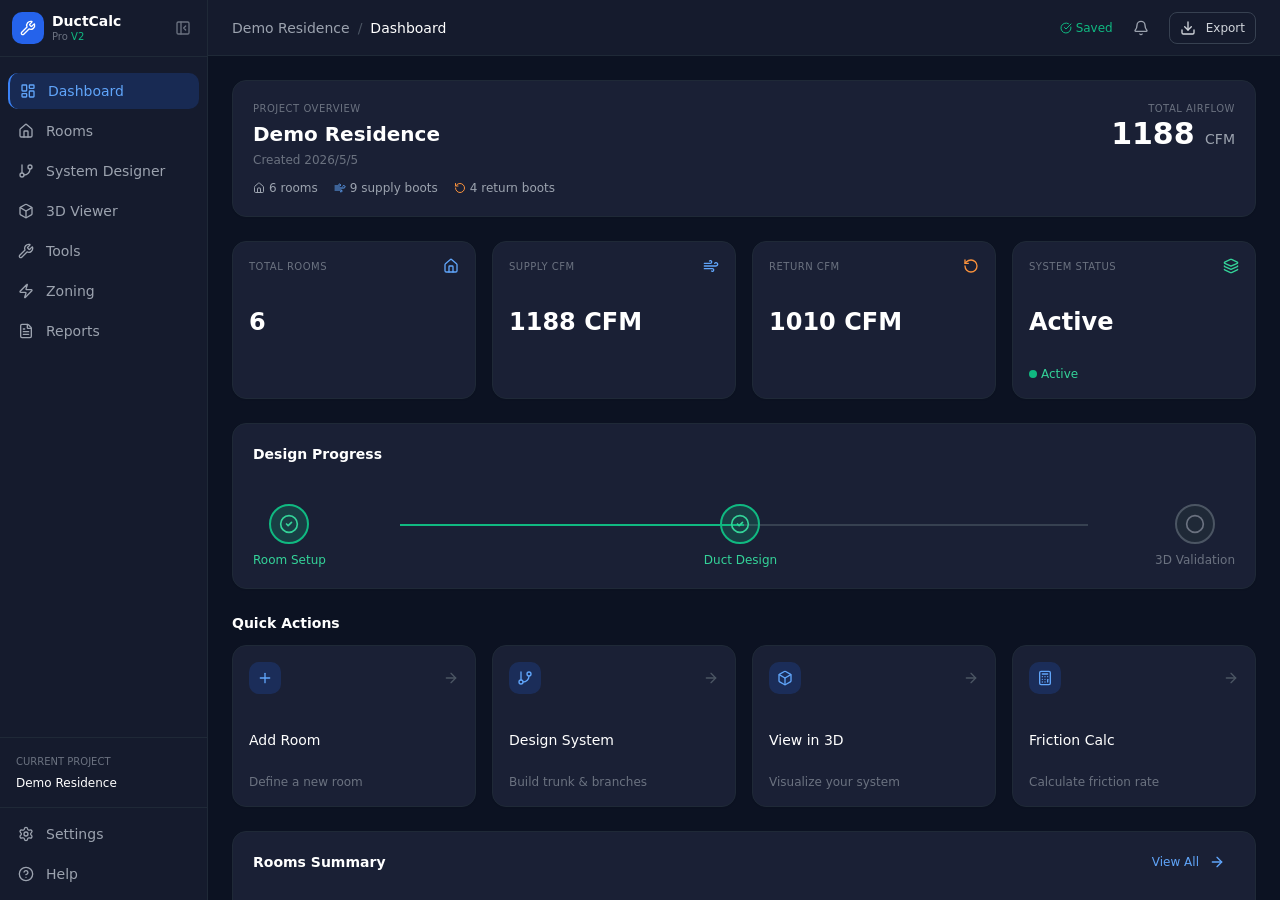
==== commit 9749d9d3: "V2 Update: Envelope auto-adjust, room editing, GPS project naming, EWC BSM+ (2026-05-05 10:39)" ====
--- a/index.html
+++ b/index.html
@@ -4,8 +4,8 @@
     <meta charset="UTF-8" />
     <meta name="viewport" content="width=device-width, initial-scale=1.0" />
     <title>DuctCalc Pro V2</title>
-    <script type="module" crossorigin src="./assets/index-D3IgnaAi.js"></script>
-    <link rel="stylesheet" crossorigin href="./assets/index-D1H888mp.css">
+    <script type="module" crossorigin src="./assets/index-Ek00dObV.js"></script>
+    <link rel="stylesheet" crossorigin href="./assets/index-B5w0R1aF.css">
   </head>
   <body>
     <div id="root"></div>
--- a/assets/index-B5w0R1aF.css
+++ b/assets/index-B5w0R1aF.css
@@ -0,0 +1 @@
+*,:before,:after{--tw-border-spacing-x: 0;--tw-border-spacing-y: 0;--tw-translate-x: 0;--tw-translate-y: 0;--tw-rotate: 0;--tw-skew-x: 0;--tw-skew-y: 0;--tw-scale-x: 1;--tw-scale-y: 1;--tw-pan-x: ;--tw-pan-y: ;--tw-pinch-zoom: ;--tw-scroll-snap-strictness: proximity;--tw-gradient-from-position: ;--tw-gradient-via-position: ;--tw-gradient-to-position: ;--tw-ordinal: ;--tw-slashed-zero: ;--tw-numeric-figure: ;--tw-numeric-spacing: ;--tw-numeric-fraction: ;--tw-ring-inset: ;--tw-ring-offset-width: 0px;--tw-ring-offset-color: #fff;--tw-ring-color: rgb(59 130 246 / .5);--tw-ring-offset-shadow: 0 0 #0000;--tw-ring-shadow: 0 0 #0000;--tw-shadow: 0 0 #0000;--tw-shadow-colored: 0 0 #0000;--tw-blur: ;--tw-brightness: ;--tw-contrast: ;--tw-grayscale: ;--tw-hue-rotate: ;--tw-invert: ;--tw-saturate: ;--tw-sepia: ;--tw-drop-shadow: ;--tw-backdrop-blur: ;--tw-backdrop-brightness: ;--tw-backdrop-contrast: ;--tw-backdrop-grayscale: ;--tw-backdrop-hue-rotate: ;--tw-backdrop-invert: ;--tw-backdrop-opacity: ;--tw-backdrop-saturate: ;--tw-backdrop-sepia: ;--tw-contain-size: ;--tw-contain-layout: ;--tw-contain-paint: ;--tw-contain-style: }::backdrop{--tw-border-spacing-x: 0;--tw-border-spacing-y: 0;--tw-translate-x: 0;--tw-translate-y: 0;--tw-rotate: 0;--tw-skew-x: 0;--tw-skew-y: 0;--tw-scale-x: 1;--tw-scale-y: 1;--tw-pan-x: ;--tw-pan-y: ;--tw-pinch-zoom: ;--tw-scroll-snap-strictness: proximity;--tw-gradient-from-position: ;--tw-gradient-via-position: ;--tw-gradient-to-position: ;--tw-ordinal: ;--tw-slashed-zero: ;--tw-numeric-figure: ;--tw-numeric-spacing: ;--tw-numeric-fraction: ;--tw-ring-inset: ;--tw-ring-offset-width: 0px;--tw-ring-offset-color: #fff;--tw-ring-color: rgb(59 130 246 / .5);--tw-ring-offset-shadow: 0 0 #0000;--tw-ring-shadow: 0 0 #0000;--tw-shadow: 0 0 #0000;--tw-shadow-colored: 0 0 #0000;--tw-blur: ;--tw-brightness: ;--tw-contrast: ;--tw-grayscale: ;--tw-hue-rotate: ;--tw-invert: ;--tw-saturate: ;--tw-sepia: ;--tw-drop-shadow: ;--tw-backdrop-blur: ;--tw-backdrop-brightness: ;--tw-backdrop-contrast: ;--tw-backdrop-grayscale: ;--tw-backdrop-hue-rotate: ;--tw-backdrop-invert: ;--tw-backdrop-opacity: ;--tw-backdrop-saturate: ;--tw-backdrop-sepia: ;--tw-contain-size: ;--tw-contain-layout: ;--tw-contain-paint: ;--tw-contain-style: }*,:before,:after{box-sizing:border-box;border-width:0;border-style:solid;border-color:#e5e7eb}:before,:after{--tw-content: ""}html,:host{line-height:1.5;-webkit-text-size-adjust:100%;-moz-tab-size:4;-o-tab-size:4;tab-size:4;font-family:ui-sans-serif,system-ui,sans-serif,"Apple Color Emoji","Segoe UI Emoji",Segoe UI Symbol,"Noto Color Emoji";font-feature-settings:normal;font-variation-settings:normal;-webkit-tap-highlight-color:transparent}body{margin:0;line-height:inherit}hr{height:0;color:inherit;border-top-width:1px}abbr:where([title]){-webkit-text-decoration:underline dotted;text-decoration:underline dotted}h1,h2,h3,h4,h5,h6{font-size:inherit;font-weight:inherit}a{color:inherit;text-decoration:inherit}b,strong{font-weight:bolder}code,kbd,samp,pre{font-family:ui-monospace,SFMono-Regular,Menlo,Monaco,Consolas,Liberation Mono,Courier New,monospace;font-feature-settings:normal;font-variation-settings:normal;font-size:1em}small{font-size:80%}sub,sup{font-size:75%;line-height:0;position:relative;vertical-align:baseline}sub{bottom:-.25em}sup{top:-.5em}table{text-indent:0;border-color:inherit;border-collapse:collapse}button,input,optgroup,select,textarea{font-family:inherit;font-feature-settings:inherit;font-variation-settings:inherit;font-size:100%;font-weight:inherit;line-height:inherit;letter-spacing:inherit;color:inherit;margin:0;padding:0}button,select{text-transform:none}button,input:where([type=button]),input:where([type=reset]),input:where([type=submit]){-webkit-appearance:button;background-color:transparent;background-image:none}:-moz-focusring{outline:auto}:-moz-ui-invalid{box-shadow:none}progress{vertical-align:baseline}::-webkit-inner-spin-button,::-webkit-outer-spin-button{height:auto}[type=search]{-webkit-appearance:textfield;outline-offset:-2px}::-webkit-search-decoration{-webkit-appearance:none}::-webkit-file-upload-button{-webkit-appearance:button;font:inherit}summary{display:list-item}blockquote,dl,dd,h1,h2,h3,h4,h5,h6,hr,figure,p,pre{margin:0}fieldset{margin:0;padding:0}legend{padding:0}ol,ul,menu{list-style:none;margin:0;padding:0}dialog{padding:0}textarea{resize:vertical}input::-moz-placeholder,textarea::-moz-placeholder{opacity:1;color:#9ca3af}input::placeholder,textarea::placeholder{opacity:1;color:#9ca3af}button,[role=button]{cursor:pointer}:disabled{cursor:default}img,svg,video,canvas,audio,iframe,embed,object{display:block;vertical-align:middle}img,video{max-width:100%;height:auto}[hidden]:where(:not([hidden=until-found])){display:none}:root{--background: 0 0% 100%;--foreground: 240 10% 3.9%;--card: 0 0% 100%;--card-foreground: 240 10% 3.9%;--popover: 0 0% 100%;--popover-foreground: 240 10% 3.9%;--primary: 240 5.9% 10%;--primary-foreground: 0 0% 98%;--secondary: 240 4.8% 95.9%;--secondary-foreground: 240 5.9% 10%;--muted: 240 4.8% 95.9%;--muted-foreground: 240 3.8% 46.1%;--accent: 240 4.8% 95.9%;--accent-foreground: 240 5.9% 10%;--destructive: 0 84.2% 60.2%;--destructive-foreground: 0 0% 98%;--border: 240 5.9% 90%;--input: 240 5.9% 90%;--ring: 240 5.9% 10%;--radius: .625rem;--sidebar-background: 0 0% 98%;--sidebar-foreground: 240 5.3% 26.1%;--sidebar-primary: 240 5.9% 10%;--sidebar-primary-foreground: 0 0% 98%;--sidebar-accent: 240 4.8% 95.9%;--sidebar-accent-foreground: 240 5.9% 10%;--sidebar-border: 220 13% 91%;--sidebar-ring: 217.2 91.2% 59.8%}.dark{--background: 222 47% 7%;--foreground: 213 31% 91%;--card: 224 32% 12%;--card-foreground: 213 31% 91%;--popover: 224 32% 12%;--popover-foreground: 213 31% 91%;--primary: 217 91% 60%;--primary-foreground: 0 0% 100%;--secondary: 215 25% 17%;--secondary-foreground: 213 31% 91%;--muted: 215 25% 17%;--muted-foreground: 215 20% 55%;--accent: 215 25% 17%;--accent-foreground: 213 31% 91%;--destructive: 0 62.8% 50%;--destructive-foreground: 0 0% 98%;--border: 215 20% 22%;--input: 215 20% 22%;--ring: 217 91% 60%;--sidebar-background: 224 32% 12%;--sidebar-foreground: 213 31% 91%;--sidebar-primary: 217 91% 60%;--sidebar-primary-foreground: 0 0% 100%;--sidebar-accent: 215 25% 17%;--sidebar-accent-foreground: 213 31% 91%;--sidebar-border: 215 20% 22%;--sidebar-ring: 217 91% 60%}*{border-color:hsl(var(--border))}html{--background: 222 47% 7%;--foreground: 213 31% 91%;--card: 224 32% 12%;--card-foreground: 213 31% 91%;--popover: 224 32% 12%;--popover-foreground: 213 31% 91%;--primary: 217 91% 60%;--primary-foreground: 0 0% 100%;--secondary: 215 25% 17%;--secondary-foreground: 213 31% 91%;--muted: 215 25% 17%;--muted-foreground: 215 20% 55%;--accent: 215 25% 17%;--accent-foreground: 213 31% 91%;--destructive: 0 62.8% 50%;--destructive-foreground: 0 0% 98%;--border: 215 20% 22%;--input: 215 20% 22%;--ring: 217 91% 60%;--sidebar-background: 224 32% 12%;--sidebar-foreground: 213 31% 91%;--sidebar-primary: 217 91% 60%;--sidebar-primary-foreground: 0 0% 100%;--sidebar-accent: 215 25% 17%;--sidebar-accent-foreground: 213 31% 91%;--sidebar-border: 215 20% 22%;--sidebar-ring: 217 91% 60%}body{background-color:hsl(var(--background));color:hsl(var(--foreground));background-color:#0c1222;color:#e2e8f0}input,select,textarea{color:#f1f5f9!important}input::-moz-placeholder,textarea::-moz-placeholder{color:#64748b!important}input::placeholder,textarea::placeholder{color:#64748b!important}label{color:#94a3b8!important}.sr-only{position:absolute;width:1px;height:1px;padding:0;margin:-1px;overflow:hidden;clip:rect(0,0,0,0);white-space:nowrap;border-width:0}.pointer-events-none{pointer-events:none}.visible{visibility:visible}.invisible{visibility:hidden}.static{position:static}.fixed{position:fixed}.absolute{position:absolute}.relative{position:relative}.inset-0{inset:0}.inset-x-0{left:0;right:0}.inset-y-0{top:0;bottom:0}.-bottom-12{bottom:-3rem}.-left-12{left:-3rem}.-right-1{right:-.25rem}.-right-12{right:-3rem}.-top-1{top:-.25rem}.-top-12{top:-3rem}.bottom-0{bottom:0}.left-0{left:0}.left-1\/2{left:50%}.left-2{left:.5rem}.left-2\.5{left:.625rem}.left-3{left:.75rem}.left-\[15\%\]{left:15%}.left-\[50\%\]{left:50%}.right-0{right:0}.right-1{right:.25rem}.right-2{right:.5rem}.right-3{right:.75rem}.right-4{right:1rem}.right-\[15\%\]{right:15%}.right-\[50\%\]{right:50%}.top-0{top:0}.top-1\.5{top:.375rem}.top-1\/2{top:50%}.top-3{top:.75rem}.top-3\.5{top:.875rem}.top-4{top:1rem}.top-5{top:1.25rem}.top-\[1px\]{top:1px}.top-\[50\%\]{top:50%}.top-\[60\%\]{top:60%}.top-full{top:100%}.isolate{isolation:isolate}.z-10{z-index:10}.z-20{z-index:20}.z-50{z-index:50}.z-\[1\]{z-index:1}.order-first{order:-9999}.order-last{order:9999}.col-span-4{grid-column:span 4 / span 4}.col-start-2{grid-column-start:2}.row-span-2{grid-row:span 2 / span 2}.row-start-1{grid-row-start:1}.\!m-0{margin:0!important}.-mx-1{margin-left:-.25rem;margin-right:-.25rem}.-my-2{margin-top:-.5rem;margin-bottom:-.5rem}.mx-2{margin-left:.5rem;margin-right:.5rem}.mx-3\.5{margin-left:.875rem;margin-right:.875rem}.mx-auto{margin-left:auto;margin-right:auto}.my-0{margin-top:0;margin-bottom:0}.my-0\.5{margin-top:.125rem;margin-bottom:.125rem}.my-1{margin-top:.25rem;margin-bottom:.25rem}.-ml-4{margin-left:-1rem}.-mt-4{margin-top:-1rem}.mb-0\.5{margin-bottom:.125rem}.mb-1{margin-bottom:.25rem}.mb-1\.5{margin-bottom:.375rem}.mb-2{margin-bottom:.5rem}.mb-3{margin-bottom:.75rem}.mb-4{margin-bottom:1rem}.ml-1{margin-left:.25rem}.ml-2{margin-left:.5rem}.ml-4{margin-left:1rem}.ml-auto{margin-left:auto}.mr-1{margin-right:.25rem}.mr-2{margin-right:.5rem}.mt-0\.5{margin-top:.125rem}.mt-1{margin-top:.25rem}.mt-1\.5{margin-top:.375rem}.mt-2{margin-top:.5rem}.mt-3{margin-top:.75rem}.mt-4{margin-top:1rem}.mt-auto{margin-top:auto}.line-clamp-1{overflow:hidden;display:-webkit-box;-webkit-box-orient:vertical;-webkit-line-clamp:1}.line-clamp-2{overflow:hidden;display:-webkit-box;-webkit-box-orient:vertical;-webkit-line-clamp:2}.block{display:block}.inline{display:inline}.flex{display:flex}.inline-flex{display:inline-flex}.table{display:table}.table-caption{display:table-caption}.table-cell{display:table-cell}.table-row{display:table-row}.grid{display:grid}.hidden{display:none}.aspect-square{aspect-ratio:1 / 1}.aspect-video{aspect-ratio:16 / 9}.size-10{width:2.5rem;height:2.5rem}.size-2{width:.5rem;height:.5rem}.size-2\.5{width:.625rem;height:.625rem}.size-3{width:.75rem;height:.75rem}.size-3\.5{width:.875rem;height:.875rem}.size-4{width:1rem;height:1rem}.size-6{width:1.5rem;height:1.5rem}.size-7{width:1.75rem;height:1.75rem}.size-8{width:2rem;height:2rem}.size-9{width:2.25rem;height:2.25rem}.size-auto{width:auto;height:auto}.size-full{width:100%;height:100%}.h-0\.5{height:.125rem}.h-1\.5{height:.375rem}.h-10{height:2.5rem}.h-12{height:3rem}.h-14{height:3.5rem}.h-2{height:.5rem}.h-2\.5{height:.625rem}.h-3{height:.75rem}.h-3\.5{height:.875rem}.h-4{height:1rem}.h-5{height:1.25rem}.h-6{height:1.5rem}.h-7{height:1.75rem}.h-8{height:2rem}.h-9{height:2.25rem}.h-\[1\.15rem\]{height:1.15rem}.h-\[calc\(100\%-1px\)\]{height:calc(100% - 1px)}.h-\[var\(--radix-navigation-menu-viewport-height\)\]{height:var(--radix-navigation-menu-viewport-height)}.h-\[var\(--radix-select-trigger-height\)\]{height:var(--radix-select-trigger-height)}.h-auto{height:auto}.h-full{height:100%}.h-px{height:1px}.h-screen{height:100vh}.h-svh{height:100svh}.max-h-48{max-height:12rem}.max-h-60{max-height:15rem}.max-h-\[300px\]{max-height:300px}.max-h-\[500px\]{max-height:500px}.min-h-0{min-height:0px}.min-h-16{min-height:4rem}.min-h-4{min-height:1rem}.min-h-svh{min-height:100svh}.w-0{width:0px}.w-1{width:.25rem}.w-10{width:2.5rem}.w-12{width:3rem}.w-14{width:3.5rem}.w-2{width:.5rem}.w-2\.5{width:.625rem}.w-28{width:7rem}.w-3{width:.75rem}.w-3\.5{width:.875rem}.w-3\/4{width:75%}.w-4{width:1rem}.w-40{width:10rem}.w-5{width:1.25rem}.w-52{width:13rem}.w-6{width:1.5rem}.w-64{width:16rem}.w-7{width:1.75rem}.w-72{width:18rem}.w-8{width:2rem}.w-9{width:2.25rem}.w-\[100px\]{width:100px}.w-auto{width:auto}.w-fit{width:-moz-fit-content;width:fit-content}.w-full{width:100%}.w-max{width:-moz-max-content;width:max-content}.w-px{width:1px}.w-screen{width:100vw}.min-w-0{min-width:0px}.min-w-10{min-width:2.5rem}.min-w-5{min-width:1.25rem}.min-w-8{min-width:2rem}.min-w-9{min-width:2.25rem}.min-w-\[12rem\]{min-width:12rem}.min-w-\[200px\]{min-width:200px}.min-w-\[8rem\]{min-width:8rem}.min-w-\[var\(--radix-select-trigger-width\)\]{min-width:var(--radix-select-trigger-width)}.max-w-3xl{max-width:48rem}.max-w-5xl{max-width:64rem}.max-w-6xl{max-width:72rem}.max-w-7xl{max-width:80rem}.max-w-\[calc\(100\%-2rem\)\]{max-width:calc(100% - 2rem)}.max-w-max{max-width:-moz-max-content;max-width:max-content}.max-w-sm{max-width:24rem}.flex-1{flex:1 1 0%}.shrink-0{flex-shrink:0}.grow{flex-grow:1}.grow-0{flex-grow:0}.basis-full{flex-basis:100%}.caption-bottom{caption-side:bottom}.border-collapse{border-collapse:collapse}.-translate-x-1\/2{--tw-translate-x: -50%;transform:translate(var(--tw-translate-x),var(--tw-translate-y)) rotate(var(--tw-rotate)) skew(var(--tw-skew-x)) skewY(var(--tw-skew-y)) scaleX(var(--tw-scale-x)) scaleY(var(--tw-scale-y))}.-translate-x-px{--tw-translate-x: -1px;transform:translate(var(--tw-translate-x),var(--tw-translate-y)) rotate(var(--tw-rotate)) skew(var(--tw-skew-x)) skewY(var(--tw-skew-y)) scaleX(var(--tw-scale-x)) scaleY(var(--tw-scale-y))}.-translate-y-1\/2{--tw-translate-y: -50%;transform:translate(var(--tw-translate-x),var(--tw-translate-y)) rotate(var(--tw-rotate)) skew(var(--tw-skew-x)) skewY(var(--tw-skew-y)) scaleX(var(--tw-scale-x)) scaleY(var(--tw-scale-y))}.translate-x-\[-50\%\]{--tw-translate-x: -50%;transform:translate(var(--tw-translate-x),var(--tw-translate-y)) rotate(var(--tw-rotate)) skew(var(--tw-skew-x)) skewY(var(--tw-skew-y)) scaleX(var(--tw-scale-x)) scaleY(var(--tw-scale-y))}.translate-x-px{--tw-translate-x: 1px;transform:translate(var(--tw-translate-x),var(--tw-translate-y)) rotate(var(--tw-rotate)) skew(var(--tw-skew-x)) skewY(var(--tw-skew-y)) scaleX(var(--tw-scale-x)) scaleY(var(--tw-scale-y))}.translate-y-0\.5{--tw-translate-y: .125rem;transform:translate(var(--tw-translate-x),var(--tw-translate-y)) rotate(var(--tw-rotate)) skew(var(--tw-skew-x)) skewY(var(--tw-skew-y)) scaleX(var(--tw-scale-x)) scaleY(var(--tw-scale-y))}.translate-y-\[-50\%\]{--tw-translate-y: -50%;transform:translate(var(--tw-translate-x),var(--tw-translate-y)) rotate(var(--tw-rotate)) skew(var(--tw-skew-x)) skewY(var(--tw-skew-y)) scaleX(var(--tw-scale-x)) scaleY(var(--tw-scale-y))}.translate-y-\[calc\(-50\%_-_2px\)\]{--tw-translate-y: calc(-50% - 2px) ;transform:translate(var(--tw-translate-x),var(--tw-translate-y)) rotate(var(--tw-rotate)) skew(var(--tw-skew-x)) skewY(var(--tw-skew-y)) scaleX(var(--tw-scale-x)) scaleY(var(--tw-scale-y))}.rotate-45{--tw-rotate: 45deg;transform:translate(var(--tw-translate-x),var(--tw-translate-y)) rotate(var(--tw-rotate)) skew(var(--tw-skew-x)) skewY(var(--tw-skew-y)) scaleX(var(--tw-scale-x)) scaleY(var(--tw-scale-y))}.rotate-90{--tw-rotate: 90deg;transform:translate(var(--tw-translate-x),var(--tw-translate-y)) rotate(var(--tw-rotate)) skew(var(--tw-skew-x)) skewY(var(--tw-skew-y)) scaleX(var(--tw-scale-x)) scaleY(var(--tw-scale-y))}.transform{transform:translate(var(--tw-translate-x),var(--tw-translate-y)) rotate(var(--tw-rotate)) skew(var(--tw-skew-x)) skewY(var(--tw-skew-y)) scaleX(var(--tw-scale-x)) scaleY(var(--tw-scale-y))}@keyframes caret-blink{0%,70%,to{opacity:1}20%,50%{opacity:0}}.animate-caret-blink{animation:caret-blink 1.25s ease-out infinite}@keyframes pulse{50%{opacity:.5}}.animate-pulse{animation:pulse 2s cubic-bezier(.4,0,.6,1) infinite}@keyframes spin{to{transform:rotate(360deg)}}.animate-spin{animation:spin 1s linear infinite}.cursor-default{cursor:default}.cursor-not-allowed{cursor:not-allowed}.cursor-pointer{cursor:pointer}.cursor-text{cursor:text}.touch-none{touch-action:none}.select-none{-webkit-user-select:none;-moz-user-select:none;user-select:none}.resize-none{resize:none}.scroll-my-1{scroll-margin-top:.25rem;scroll-margin-bottom:.25rem}.scroll-py-1{scroll-padding-top:.25rem;scroll-padding-bottom:.25rem}.list-inside{list-style-position:inside}.list-decimal{list-style-type:decimal}.list-disc{list-style-type:disc}.list-none{list-style-type:none}.auto-rows-min{grid-auto-rows:min-content}.grid-cols-2{grid-template-columns:repeat(2,minmax(0,1fr))}.grid-cols-3{grid-template-columns:repeat(3,minmax(0,1fr))}.grid-cols-4{grid-template-columns:repeat(4,minmax(0,1fr))}.grid-cols-5{grid-template-columns:repeat(5,minmax(0,1fr))}.grid-cols-6{grid-template-columns:repeat(6,minmax(0,1fr))}.grid-cols-\[0_1fr\]{grid-template-columns:0 1fr}.grid-rows-\[auto_auto\]{grid-template-rows:auto auto}.flex-row{flex-direction:row}.flex-col{flex-direction:column}.flex-col-reverse{flex-direction:column-reverse}.flex-wrap{flex-wrap:wrap}.place-content-center{place-content:center}.items-start{align-items:flex-start}.items-end{align-items:flex-end}.items-center{align-items:center}.items-stretch{align-items:stretch}.justify-start{justify-content:flex-start}.justify-end{justify-content:flex-end}.justify-center{justify-content:center}.justify-between{justify-content:space-between}.justify-items-start{justify-items:start}.gap-0\.5{gap:.125rem}.gap-1{gap:.25rem}.gap-1\.5{gap:.375rem}.gap-2{gap:.5rem}.gap-2\.5{gap:.625rem}.gap-3{gap:.75rem}.gap-4{gap:1rem}.gap-6{gap:1.5rem}.gap-7{gap:1.75rem}.gap-\[--spacing\(var\(--gap\)\)\]{gap:var(--spacing(var(--gap)))}.gap-y-0\.5{row-gap:.125rem}.space-y-1>:not([hidden])~:not([hidden]){--tw-space-y-reverse: 0;margin-top:calc(.25rem * calc(1 - var(--tw-space-y-reverse)));margin-bottom:calc(.25rem * var(--tw-space-y-reverse))}.space-y-1\.5>:not([hidden])~:not([hidden]){--tw-space-y-reverse: 0;margin-top:calc(.375rem * calc(1 - var(--tw-space-y-reverse)));margin-bottom:calc(.375rem * var(--tw-space-y-reverse))}.space-y-2>:not([hidden])~:not([hidden]){--tw-space-y-reverse: 0;margin-top:calc(.5rem * calc(1 - var(--tw-space-y-reverse)));margin-bottom:calc(.5rem * var(--tw-space-y-reverse))}.space-y-3>:not([hidden])~:not([hidden]){--tw-space-y-reverse: 0;margin-top:calc(.75rem * calc(1 - var(--tw-space-y-reverse)));margin-bottom:calc(.75rem * var(--tw-space-y-reverse))}.space-y-4>:not([hidden])~:not([hidden]){--tw-space-y-reverse: 0;margin-top:calc(1rem * calc(1 - var(--tw-space-y-reverse)));margin-bottom:calc(1rem * var(--tw-space-y-reverse))}.space-y-6>:not([hidden])~:not([hidden]){--tw-space-y-reverse: 0;margin-top:calc(1.5rem * calc(1 - var(--tw-space-y-reverse)));margin-bottom:calc(1.5rem * var(--tw-space-y-reverse))}.self-start{align-self:flex-start}.self-stretch{align-self:stretch}.justify-self-end{justify-self:end}.overflow-auto{overflow:auto}.overflow-hidden{overflow:hidden}.overflow-x-auto{overflow-x:auto}.overflow-y-auto{overflow-y:auto}.overflow-x-hidden{overflow-x:hidden}.truncate{overflow:hidden;text-overflow:ellipsis;white-space:nowrap}.whitespace-nowrap{white-space:nowrap}.text-balance{text-wrap:balance}.break-words{overflow-wrap:break-word}.rounded{border-radius:.25rem}.rounded-\[2px\]{border-radius:2px}.rounded-\[4px\]{border-radius:4px}.rounded-\[calc\(var\(--radius\)-5px\)\]{border-radius:calc(var(--radius) - 5px)}.rounded-\[inherit\]{border-radius:inherit}.rounded-full{border-radius:9999px}.rounded-lg{border-radius:var(--radius)}.rounded-md{border-radius:calc(var(--radius) - 2px)}.rounded-none{border-radius:0}.rounded-sm{border-radius:calc(var(--radius) - 4px)}.rounded-xl{border-radius:calc(var(--radius) + 4px)}.rounded-xs{border-radius:calc(var(--radius) - 6px)}.rounded-l-md{border-top-left-radius:calc(var(--radius) - 2px);border-bottom-left-radius:calc(var(--radius) - 2px)}.rounded-r-md{border-top-right-radius:calc(var(--radius) - 2px);border-bottom-right-radius:calc(var(--radius) - 2px)}.rounded-tl-sm{border-top-left-radius:calc(var(--radius) - 4px)}.border{border-width:1px}.border-0{border-width:0px}.border-2{border-width:2px}.border-\[1\.5px\]{border-width:1.5px}.border-y{border-top-width:1px;border-bottom-width:1px}.border-b{border-bottom-width:1px}.border-l{border-left-width:1px}.border-l-2{border-left-width:2px}.border-r{border-right-width:1px}.border-t{border-top-width:1px}.border-dashed{border-style:dashed}.border-blue-500{--tw-border-opacity: 1;border-color:rgb(59 130 246 / var(--tw-border-opacity, 1))}.border-blue-500\/20{border-color:#3b82f633}.border-blue-500\/30{border-color:#3b82f64d}.border-blue-500\/40{border-color:#3b82f666}.border-blue-500\/50{border-color:#3b82f680}.border-blue-600\/30{border-color:#2563eb4d}.border-border{border-color:hsl(var(--border))}.border-border\/50{border-color:hsl(var(--border) / .5)}.border-emerald-500{--tw-border-opacity: 1;border-color:rgb(16 185 129 / var(--tw-border-opacity, 1))}.border-emerald-500\/20{border-color:#10b98133}.border-gray-600{--tw-border-opacity: 1;border-color:rgb(75 85 99 / var(--tw-border-opacity, 1))}.border-gray-700{--tw-border-opacity: 1;border-color:rgb(55 65 81 / var(--tw-border-opacity, 1))}.border-gray-800{--tw-border-opacity: 1;border-color:rgb(31 41 55 / var(--tw-border-opacity, 1))}.border-gray-800\/50{border-color:#1f293780}.border-input{border-color:hsl(var(--input))}.border-orange-500\/50{border-color:#f9731680}.border-primary{border-color:hsl(var(--primary))}.border-red-500\/20{border-color:#ef444433}.border-sidebar-border{border-color:hsl(var(--sidebar-border))}.border-transparent{border-color:transparent}.border-yellow-500\/20{border-color:#eab30833}.border-l-transparent{border-left-color:transparent}.border-t-transparent{border-top-color:transparent}.bg-\[\#0c1222\]{--tw-bg-opacity: 1;background-color:rgb(12 18 34 / var(--tw-bg-opacity, 1))}.bg-\[\#0c1222\]\/90{background-color:#0c1222e6}.bg-\[\#0f1629\]{--tw-bg-opacity: 1;background-color:rgb(15 22 41 / var(--tw-bg-opacity, 1))}.bg-\[\#151b2d\]{--tw-bg-opacity: 1;background-color:rgb(21 27 45 / var(--tw-bg-opacity, 1))}.bg-\[\#151b30\]{--tw-bg-opacity: 1;background-color:rgb(21 27 48 / var(--tw-bg-opacity, 1))}.bg-\[\#1a2035\]{--tw-bg-opacity: 1;background-color:rgb(26 32 53 / var(--tw-bg-opacity, 1))}.bg-accent{background-color:hsl(var(--accent))}.bg-background{background-color:hsl(var(--background))}.bg-black\/50{background-color:#00000080}.bg-blue-500{--tw-bg-opacity: 1;background-color:rgb(59 130 246 / var(--tw-bg-opacity, 1))}.bg-blue-500\/10{background-color:#3b82f61a}.bg-blue-500\/20{background-color:#3b82f633}.bg-blue-600{--tw-bg-opacity: 1;background-color:rgb(37 99 235 / var(--tw-bg-opacity, 1))}.bg-blue-600\/20{background-color:#2563eb33}.bg-blue-600\/30{background-color:#2563eb4d}.bg-blue-900\/50{background-color:#1e3a8a80}.bg-border{background-color:hsl(var(--border))}.bg-card{background-color:hsl(var(--card))}.bg-destructive{--tw-bg-opacity: 1;background-color:hsl(var(--destructive) / var(--tw-bg-opacity, 1))}.bg-emerald-500{--tw-bg-opacity: 1;background-color:rgb(16 185 129 / var(--tw-bg-opacity, 1))}.bg-emerald-500\/10{background-color:#10b9811a}.bg-emerald-500\/20{background-color:#10b98133}.bg-emerald-600\/20{background-color:#05966933}.bg-foreground{background-color:hsl(var(--foreground))}.bg-gray-700{--tw-bg-opacity: 1;background-color:rgb(55 65 81 / var(--tw-bg-opacity, 1))}.bg-gray-700\/40{background-color:#37415166}.bg-gray-700\/50{background-color:#37415180}.bg-gray-800{--tw-bg-opacity: 1;background-color:rgb(31 41 55 / var(--tw-bg-opacity, 1))}.bg-gray-900{--tw-bg-opacity: 1;background-color:rgb(17 24 39 / var(--tw-bg-opacity, 1))}.bg-input{background-color:hsl(var(--input))}.bg-muted{background-color:hsl(var(--muted))}.bg-muted\/50{background-color:hsl(var(--muted) / .5)}.bg-orange-500{--tw-bg-opacity: 1;background-color:rgb(249 115 22 / var(--tw-bg-opacity, 1))}.bg-orange-500\/20{background-color:#f9731633}.bg-orange-600\/30{background-color:#ea580c4d}.bg-orange-900\/50{background-color:#7c2d1280}.bg-popover{background-color:hsl(var(--popover))}.bg-primary{background-color:hsl(var(--primary))}.bg-primary\/20{background-color:hsl(var(--primary) / .2)}.bg-purple-500\/20{background-color:#a855f733}.bg-red-500{--tw-bg-opacity: 1;background-color:rgb(239 68 68 / var(--tw-bg-opacity, 1))}.bg-red-500\/10{background-color:#ef44441a}.bg-red-500\/20{background-color:#ef444433}.bg-secondary{background-color:hsl(var(--secondary))}.bg-sidebar{background-color:hsl(var(--sidebar-background))}.bg-sidebar-border{background-color:hsl(var(--sidebar-border))}.bg-transparent{background-color:transparent}.bg-white{--tw-bg-opacity: 1;background-color:rgb(255 255 255 / var(--tw-bg-opacity, 1))}.bg-yellow-500{--tw-bg-opacity: 1;background-color:rgb(234 179 8 / var(--tw-bg-opacity, 1))}.bg-yellow-500\/10{background-color:#eab3081a}.bg-yellow-500\/20{background-color:#eab30833}.fill-current{fill:currentColor}.fill-foreground{fill:hsl(var(--foreground))}.fill-primary{fill:hsl(var(--primary))}.p-0{padding:0}.p-1{padding:.25rem}.p-1\.5{padding:.375rem}.p-2{padding:.5rem}.p-2\.5{padding:.625rem}.p-3{padding:.75rem}.p-4{padding:1rem}.p-5{padding:1.25rem}.p-6{padding:1.5rem}.p-\[3px\]{padding:3px}.p-px{padding:1px}.px-1{padding-left:.25rem;padding-right:.25rem}.px-1\.5{padding-left:.375rem;padding-right:.375rem}.px-2{padding-left:.5rem;padding-right:.5rem}.px-2\.5{padding-left:.625rem;padding-right:.625rem}.px-3{padding-left:.75rem;padding-right:.75rem}.px-4{padding-left:1rem;padding-right:1rem}.px-6{padding-left:1.5rem;padding-right:1.5rem}.py-0\.5{padding-top:.125rem;padding-bottom:.125rem}.py-1{padding-top:.25rem;padding-bottom:.25rem}.py-1\.5{padding-top:.375rem;padding-bottom:.375rem}.py-2{padding-top:.5rem;padding-bottom:.5rem}.py-2\.5{padding-top:.625rem;padding-bottom:.625rem}.py-3{padding-top:.75rem;padding-bottom:.75rem}.py-4{padding-top:1rem;padding-bottom:1rem}.py-6{padding-top:1.5rem;padding-bottom:1.5rem}.pb-3{padding-bottom:.75rem}.pb-4{padding-bottom:1rem}.pl-2{padding-left:.5rem}.pl-3{padding-left:.75rem}.pl-4{padding-left:1rem}.pl-8{padding-left:2rem}.pr-1{padding-right:.25rem}.pr-2{padding-right:.5rem}.pr-2\.5{padding-right:.625rem}.pr-3{padding-right:.75rem}.pr-8{padding-right:2rem}.pt-0{padding-top:0}.pt-2{padding-top:.5rem}.pt-3{padding-top:.75rem}.pt-4{padding-top:1rem}.pt-5{padding-top:1.25rem}.text-left{text-align:left}.text-center{text-align:center}.text-right{text-align:right}.align-middle{vertical-align:middle}.font-mono{font-family:ui-monospace,SFMono-Regular,Menlo,Monaco,Consolas,Liberation Mono,Courier New,monospace}.font-sans{font-family:ui-sans-serif,system-ui,sans-serif,"Apple Color Emoji","Segoe UI Emoji",Segoe UI Symbol,"Noto Color Emoji"}.text-2xl{font-size:1.5rem;line-height:2rem}.text-3xl{font-size:1.875rem;line-height:2.25rem}.text-\[0\.8rem\]{font-size:.8rem}.text-\[10px\]{font-size:10px}.text-\[11px\]{font-size:11px}.text-\[8px\]{font-size:8px}.text-\[9px\]{font-size:9px}.text-base{font-size:1rem;line-height:1.5rem}.text-lg{font-size:1.125rem;line-height:1.75rem}.text-sm{font-size:.875rem;line-height:1.25rem}.text-sm\/relaxed{font-size:.875rem;line-height:1.625}.text-xl{font-size:1.25rem;line-height:1.75rem}.text-xs{font-size:.75rem;line-height:1rem}.font-bold{font-weight:700}.font-medium{font-weight:500}.font-normal{font-weight:400}.font-semibold{font-weight:600}.uppercase{text-transform:uppercase}.capitalize{text-transform:capitalize}.italic{font-style:italic}.tabular-nums{--tw-numeric-spacing: tabular-nums;font-variant-numeric:var(--tw-ordinal) var(--tw-slashed-zero) var(--tw-numeric-figure) var(--tw-numeric-spacing) var(--tw-numeric-fraction)}.leading-none{line-height:1}.leading-normal{line-height:1.5}.leading-relaxed{line-height:1.625}.leading-snug{line-height:1.375}.leading-tight{line-height:1.25}.tracking-tight{letter-spacing:-.025em}.tracking-wider{letter-spacing:.05em}.tracking-widest{letter-spacing:.1em}.text-accent-foreground{color:hsl(var(--accent-foreground))}.text-background{color:hsl(var(--background))}.text-blue-300{--tw-text-opacity: 1;color:rgb(147 197 253 / var(--tw-text-opacity, 1))}.text-blue-400{--tw-text-opacity: 1;color:rgb(96 165 250 / var(--tw-text-opacity, 1))}.text-card-foreground{color:hsl(var(--card-foreground))}.text-current{color:currentColor}.text-cyan-300{--tw-text-opacity: 1;color:rgb(103 232 249 / var(--tw-text-opacity, 1))}.text-cyan-400{--tw-text-opacity: 1;color:rgb(34 211 238 / var(--tw-text-opacity, 1))}.text-destructive{--tw-text-opacity: 1;color:hsl(var(--destructive) / var(--tw-text-opacity, 1))}.text-emerald-300{--tw-text-opacity: 1;color:rgb(110 231 183 / var(--tw-text-opacity, 1))}.text-emerald-400{--tw-text-opacity: 1;color:rgb(52 211 153 / var(--tw-text-opacity, 1))}.text-emerald-400\/70{color:#34d399b3}.text-emerald-500{--tw-text-opacity: 1;color:rgb(16 185 129 / var(--tw-text-opacity, 1))}.text-emerald-600{--tw-text-opacity: 1;color:rgb(5 150 105 / var(--tw-text-opacity, 1))}.text-foreground{color:hsl(var(--foreground))}.text-gray-100{--tw-text-opacity: 1;color:rgb(243 244 246 / var(--tw-text-opacity, 1))}.text-gray-200{--tw-text-opacity: 1;color:rgb(229 231 235 / var(--tw-text-opacity, 1))}.text-gray-300{--tw-text-opacity: 1;color:rgb(209 213 219 / var(--tw-text-opacity, 1))}.text-gray-400{--tw-text-opacity: 1;color:rgb(156 163 175 / var(--tw-text-opacity, 1))}.text-gray-500{--tw-text-opacity: 1;color:rgb(107 114 128 / var(--tw-text-opacity, 1))}.text-gray-600{--tw-text-opacity: 1;color:rgb(75 85 99 / var(--tw-text-opacity, 1))}.text-gray-700{--tw-text-opacity: 1;color:rgb(55 65 81 / var(--tw-text-opacity, 1))}.text-muted-foreground{color:hsl(var(--muted-foreground))}.text-orange-300{--tw-text-opacity: 1;color:rgb(253 186 116 / var(--tw-text-opacity, 1))}.text-orange-400{--tw-text-opacity: 1;color:rgb(251 146 60 / var(--tw-text-opacity, 1))}.text-popover-foreground{color:hsl(var(--popover-foreground))}.text-primary{color:hsl(var(--primary))}.text-primary-foreground{color:hsl(var(--primary-foreground))}.text-purple-300{--tw-text-opacity: 1;color:rgb(216 180 254 / var(--tw-text-opacity, 1))}.text-purple-400{--tw-text-opacity: 1;color:rgb(192 132 252 / var(--tw-text-opacity, 1))}.text-red-300{--tw-text-opacity: 1;color:rgb(252 165 165 / var(--tw-text-opacity, 1))}.text-red-400{--tw-text-opacity: 1;color:rgb(248 113 113 / var(--tw-text-opacity, 1))}.text-red-400\/80{color:#f87171cc}.text-red-600{--tw-text-opacity: 1;color:rgb(220 38 38 / var(--tw-text-opacity, 1))}.text-secondary-foreground{color:hsl(var(--secondary-foreground))}.text-sidebar-foreground{color:hsl(var(--sidebar-foreground))}.text-sidebar-foreground\/70{color:hsl(var(--sidebar-foreground) / .7)}.text-white{--tw-text-opacity: 1;color:rgb(255 255 255 / var(--tw-text-opacity, 1))}.text-yellow-300{--tw-text-opacity: 1;color:rgb(253 224 71 / var(--tw-text-opacity, 1))}.text-yellow-400{--tw-text-opacity: 1;color:rgb(250 204 21 / var(--tw-text-opacity, 1))}.text-yellow-500{--tw-text-opacity: 1;color:rgb(234 179 8 / var(--tw-text-opacity, 1))}.underline-offset-4{text-underline-offset:4px}.opacity-0{opacity:0}.opacity-30{opacity:.3}.opacity-50{opacity:.5}.opacity-70{opacity:.7}.shadow{--tw-shadow: 0 1px 3px 0 rgb(0 0 0 / .1), 0 1px 2px -1px rgb(0 0 0 / .1);--tw-shadow-colored: 0 1px 3px 0 var(--tw-shadow-color), 0 1px 2px -1px var(--tw-shadow-color);box-shadow:var(--tw-ring-offset-shadow, 0 0 #0000),var(--tw-ring-shadow, 0 0 #0000),var(--tw-shadow)}.shadow-\[0_0_0_1px_hsl\(var\(--sidebar-border\)\)\]{--tw-shadow: 0 0 0 1px hsl(var(--sidebar-border));--tw-shadow-colored: 0 0 0 1px var(--tw-shadow-color);box-shadow:var(--tw-ring-offset-shadow, 0 0 #0000),var(--tw-ring-shadow, 0 0 #0000),var(--tw-shadow)}.shadow-lg{--tw-shadow: 0 10px 15px -3px rgb(0 0 0 / .1), 0 4px 6px -4px rgb(0 0 0 / .1);--tw-shadow-colored: 0 10px 15px -3px var(--tw-shadow-color), 0 4px 6px -4px var(--tw-shadow-color);box-shadow:var(--tw-ring-offset-shadow, 0 0 #0000),var(--tw-ring-shadow, 0 0 #0000),var(--tw-shadow)}.shadow-md{--tw-shadow: 0 4px 6px -1px rgb(0 0 0 / .1), 0 2px 4px -2px rgb(0 0 0 / .1);--tw-shadow-colored: 0 4px 6px -1px var(--tw-shadow-color), 0 2px 4px -2px var(--tw-shadow-color);box-shadow:var(--tw-ring-offset-shadow, 0 0 #0000),var(--tw-ring-shadow, 0 0 #0000),var(--tw-shadow)}.shadow-none{--tw-shadow: 0 0 #0000;--tw-shadow-colored: 0 0 #0000;box-shadow:var(--tw-ring-offset-shadow, 0 0 #0000),var(--tw-ring-shadow, 0 0 #0000),var(--tw-shadow)}.shadow-sm{--tw-shadow: 0 1px 2px 0 rgb(0 0 0 / .05);--tw-shadow-colored: 0 1px 2px 0 var(--tw-shadow-color);box-shadow:var(--tw-ring-offset-shadow, 0 0 #0000),var(--tw-ring-shadow, 0 0 #0000),var(--tw-shadow)}.shadow-xl{--tw-shadow: 0 20px 25px -5px rgb(0 0 0 / .1), 0 8px 10px -6px rgb(0 0 0 / .1);--tw-shadow-colored: 0 20px 25px -5px var(--tw-shadow-color), 0 8px 10px -6px var(--tw-shadow-color);box-shadow:var(--tw-ring-offset-shadow, 0 0 #0000),var(--tw-ring-shadow, 0 0 #0000),var(--tw-shadow)}.shadow-xs{--tw-shadow: 0 1px 2px 0 rgb(0 0 0 / .05);--tw-shadow-colored: 0 1px 2px 0 var(--tw-shadow-color);box-shadow:var(--tw-ring-offset-shadow, 0 0 #0000),var(--tw-ring-shadow, 0 0 #0000),var(--tw-shadow)}.outline-none{outline:2px solid transparent;outline-offset:2px}.outline{outline-style:solid}.ring-0{--tw-ring-offset-shadow: var(--tw-ring-inset) 0 0 0 var(--tw-ring-offset-width) var(--tw-ring-offset-color);--tw-ring-shadow: var(--tw-ring-inset) 0 0 0 calc(0px + var(--tw-ring-offset-width)) var(--tw-ring-color);box-shadow:var(--tw-ring-offset-shadow),var(--tw-ring-shadow),var(--tw-shadow, 0 0 #0000)}.ring-2{--tw-ring-offset-shadow: var(--tw-ring-inset) 0 0 0 var(--tw-ring-offset-width) var(--tw-ring-offset-color);--tw-ring-shadow: var(--tw-ring-inset) 0 0 0 calc(2px + var(--tw-ring-offset-width)) var(--tw-ring-color);box-shadow:var(--tw-ring-offset-shadow),var(--tw-ring-shadow),var(--tw-shadow, 0 0 #0000)}.ring-blue-400{--tw-ring-opacity: 1;--tw-ring-color: rgb(96 165 250 / var(--tw-ring-opacity, 1))}.ring-ring\/50{--tw-ring-color: hsl(var(--ring) / .5)}.ring-sidebar-ring{--tw-ring-color: hsl(var(--sidebar-ring))}.ring-white{--tw-ring-opacity: 1;--tw-ring-color: rgb(255 255 255 / var(--tw-ring-opacity, 1))}.ring-offset-background{--tw-ring-offset-color: hsl(var(--background))}.filter{filter:var(--tw-blur) var(--tw-brightness) var(--tw-contrast) var(--tw-grayscale) var(--tw-hue-rotate) var(--tw-invert) var(--tw-saturate) var(--tw-sepia) var(--tw-drop-shadow)}.transition{transition-property:color,background-color,border-color,text-decoration-color,fill,stroke,opacity,box-shadow,transform,filter,backdrop-filter;transition-timing-function:cubic-bezier(.4,0,.2,1);transition-duration:.15s}.transition-\[color\,box-shadow\]{transition-property:color,box-shadow;transition-timing-function:cubic-bezier(.4,0,.2,1);transition-duration:.15s}.transition-\[left\,right\,width\]{transition-property:left,right,width;transition-timing-function:cubic-bezier(.4,0,.2,1);transition-duration:.15s}.transition-\[margin\,opacity\]{transition-property:margin,opacity;transition-timing-function:cubic-bezier(.4,0,.2,1);transition-duration:.15s}.transition-\[width\,height\,padding\]{transition-property:width,height,padding;transition-timing-function:cubic-bezier(.4,0,.2,1);transition-duration:.15s}.transition-\[width\]{transition-property:width;transition-timing-function:cubic-bezier(.4,0,.2,1);transition-duration:.15s}.transition-all{transition-property:all;transition-timing-function:cubic-bezier(.4,0,.2,1);transition-duration:.15s}.transition-colors{transition-property:color,background-color,border-color,text-decoration-color,fill,stroke;transition-timing-function:cubic-bezier(.4,0,.2,1);transition-duration:.15s}.transition-none{transition-property:none}.transition-opacity{transition-property:opacity;transition-timing-function:cubic-bezier(.4,0,.2,1);transition-duration:.15s}.transition-shadow{transition-property:box-shadow;transition-timing-function:cubic-bezier(.4,0,.2,1);transition-duration:.15s}.transition-transform{transition-property:transform;transition-timing-function:cubic-bezier(.4,0,.2,1);transition-duration:.15s}.duration-100{transition-duration:.1s}.duration-1000{transition-duration:1s}.duration-200{transition-duration:.2s}.duration-300{transition-duration:.3s}.ease-in-out{transition-timing-function:cubic-bezier(.4,0,.2,1)}.ease-linear{transition-timing-function:linear}@keyframes enter{0%{opacity:var(--tw-enter-opacity, 1);transform:translate3d(var(--tw-enter-translate-x, 0),var(--tw-enter-translate-y, 0),0) scale3d(var(--tw-enter-scale, 1),var(--tw-enter-scale, 1),var(--tw-enter-scale, 1)) rotate(var(--tw-enter-rotate, 0))}}@keyframes exit{to{opacity:var(--tw-exit-opacity, 1);transform:translate3d(var(--tw-exit-translate-x, 0),var(--tw-exit-translate-y, 0),0) scale3d(var(--tw-exit-scale, 1),var(--tw-exit-scale, 1),var(--tw-exit-scale, 1)) rotate(var(--tw-exit-rotate, 0))}}.animate-in{animation-name:enter;animation-duration:.15s;--tw-enter-opacity: initial;--tw-enter-scale: initial;--tw-enter-rotate: initial;--tw-enter-translate-x: initial;--tw-enter-translate-y: initial}.fade-in-0{--tw-enter-opacity: 0}.zoom-in-95{--tw-enter-scale: .95}.duration-100{animation-duration:.1s}.duration-1000{animation-duration:1s}.duration-200{animation-duration:.2s}.duration-300{animation-duration:.3s}.ease-in-out{animation-timing-function:cubic-bezier(.4,0,.2,1)}.ease-linear{animation-timing-function:linear}.\[--cell-size\:--spacing\(8\)\]{--cell-size: var(--spacing(8))}.selection\:bg-primary *::-moz-selection{background-color:hsl(var(--primary))}.selection\:bg-primary *::selection{background-color:hsl(var(--primary))}.selection\:text-primary-foreground *::-moz-selection{color:hsl(var(--primary-foreground))}.selection\:text-primary-foreground *::selection{color:hsl(var(--primary-foreground))}.selection\:bg-primary::-moz-selection{background-color:hsl(var(--primary))}.selection\:bg-primary::selection{background-color:hsl(var(--primary))}.selection\:text-primary-foreground::-moz-selection{color:hsl(var(--primary-foreground))}.selection\:text-primary-foreground::selection{color:hsl(var(--primary-foreground))}.file\:inline-flex::file-selector-button{display:inline-flex}.file\:h-7::file-selector-button{height:1.75rem}.file\:border-0::file-selector-button{border-width:0px}.file\:bg-transparent::file-selector-button{background-color:transparent}.file\:text-sm::file-selector-button{font-size:.875rem;line-height:1.25rem}.file\:font-medium::file-selector-button{font-weight:500}.file\:text-foreground::file-selector-button{color:hsl(var(--foreground))}.placeholder\:text-muted-foreground::-moz-placeholder{color:hsl(var(--muted-foreground))}.placeholder\:text-muted-foreground::placeholder{color:hsl(var(--muted-foreground))}.after\:absolute:after{content:var(--tw-content);position:absolute}.after\:-inset-2:after{content:var(--tw-content);inset:-.5rem}.after\:inset-y-0:after{content:var(--tw-content);top:0;bottom:0}.after\:left-1\/2:after{content:var(--tw-content);left:50%}.after\:w-1:after{content:var(--tw-content);width:.25rem}.after\:w-\[2px\]:after{content:var(--tw-content);width:2px}.after\:-translate-x-1\/2:after{content:var(--tw-content);--tw-translate-x: -50%;transform:translate(var(--tw-translate-x),var(--tw-translate-y)) rotate(var(--tw-rotate)) skew(var(--tw-skew-x)) skewY(var(--tw-skew-y)) scaleX(var(--tw-scale-x)) scaleY(var(--tw-scale-y))}.first\:rounded-l-md:first-child{border-top-left-radius:calc(var(--radius) - 2px);border-bottom-left-radius:calc(var(--radius) - 2px)}.first\:border-l:first-child{border-left-width:1px}.last\:mt-0:last-child{margin-top:0}.last\:rounded-r-md:last-child{border-top-right-radius:calc(var(--radius) - 2px);border-bottom-right-radius:calc(var(--radius) - 2px)}.last\:border-b-0:last-child{border-bottom-width:0px}.hover\:scale-110:hover{--tw-scale-x: 1.1;--tw-scale-y: 1.1;transform:translate(var(--tw-translate-x),var(--tw-translate-y)) rotate(var(--tw-rotate)) skew(var(--tw-skew-x)) skewY(var(--tw-skew-y)) scaleX(var(--tw-scale-x)) scaleY(var(--tw-scale-y))}.hover\:border-blue-700:hover{--tw-border-opacity: 1;border-color:rgb(29 78 216 / var(--tw-border-opacity, 1))}.hover\:border-gray-500:hover{--tw-border-opacity: 1;border-color:rgb(107 114 128 / var(--tw-border-opacity, 1))}.hover\:border-gray-600:hover{--tw-border-opacity: 1;border-color:rgb(75 85 99 / var(--tw-border-opacity, 1))}.hover\:border-gray-700:hover{--tw-border-opacity: 1;border-color:rgb(55 65 81 / var(--tw-border-opacity, 1))}.hover\:border-orange-700:hover{--tw-border-opacity: 1;border-color:rgb(194 65 12 / var(--tw-border-opacity, 1))}.hover\:bg-accent:hover{background-color:hsl(var(--accent))}.hover\:bg-blue-700:hover{--tw-bg-opacity: 1;background-color:rgb(29 78 216 / var(--tw-bg-opacity, 1))}.hover\:bg-blue-900\/30:hover{background-color:#1e3a8a4d}.hover\:bg-destructive\/90:hover{background-color:hsl(var(--destructive) / .9)}.hover\:bg-emerald-600\/40:hover{background-color:#05966966}.hover\:bg-gray-600:hover{--tw-bg-opacity: 1;background-color:rgb(75 85 99 / var(--tw-bg-opacity, 1))}.hover\:bg-gray-800:hover{--tw-bg-opacity: 1;background-color:rgb(31 41 55 / var(--tw-bg-opacity, 1))}.hover\:bg-gray-800\/20:hover{background-color:#1f293733}.hover\:bg-gray-800\/30:hover{background-color:#1f29374d}.hover\:bg-gray-800\/50:hover{background-color:#1f293780}.hover\:bg-muted:hover{background-color:hsl(var(--muted))}.hover\:bg-muted\/50:hover{background-color:hsl(var(--muted) / .5)}.hover\:bg-orange-700:hover{--tw-bg-opacity: 1;background-color:rgb(194 65 12 / var(--tw-bg-opacity, 1))}.hover\:bg-orange-900\/30:hover{background-color:#7c2d124d}.hover\:bg-primary\/90:hover{background-color:hsl(var(--primary) / .9)}.hover\:bg-red-900\/30:hover{background-color:#7f1d1d4d}.hover\:bg-secondary\/80:hover{background-color:hsl(var(--secondary) / .8)}.hover\:bg-sidebar-accent:hover{background-color:hsl(var(--sidebar-accent))}.hover\:text-accent-foreground:hover{color:hsl(var(--accent-foreground))}.hover\:text-blue-300:hover{--tw-text-opacity: 1;color:rgb(147 197 253 / var(--tw-text-opacity, 1))}.hover\:text-blue-400:hover{--tw-text-opacity: 1;color:rgb(96 165 250 / var(--tw-text-opacity, 1))}.hover\:text-foreground:hover{color:hsl(var(--foreground))}.hover\:text-gray-200:hover{--tw-text-opacity: 1;color:rgb(229 231 235 / var(--tw-text-opacity, 1))}.hover\:text-muted-foreground:hover{color:hsl(var(--muted-foreground))}.hover\:text-orange-300:hover{--tw-text-opacity: 1;color:rgb(253 186 116 / var(--tw-text-opacity, 1))}.hover\:text-orange-400:hover{--tw-text-opacity: 1;color:rgb(251 146 60 / var(--tw-text-opacity, 1))}.hover\:text-red-400:hover{--tw-text-opacity: 1;color:rgb(248 113 113 / var(--tw-text-opacity, 1))}.hover\:text-sidebar-accent-foreground:hover{color:hsl(var(--sidebar-accent-foreground))}.hover\:text-white:hover{--tw-text-opacity: 1;color:rgb(255 255 255 / var(--tw-text-opacity, 1))}.hover\:underline:hover{text-decoration-line:underline}.hover\:opacity-100:hover{opacity:1}.hover\:opacity-80:hover{opacity:.8}.hover\:shadow-\[0_0_0_1px_hsl\(var\(--sidebar-accent\)\)\]:hover{--tw-shadow: 0 0 0 1px hsl(var(--sidebar-accent));--tw-shadow-colored: 0 0 0 1px var(--tw-shadow-color);box-shadow:var(--tw-ring-offset-shadow, 0 0 #0000),var(--tw-ring-shadow, 0 0 #0000),var(--tw-shadow)}.hover\:ring-4:hover{--tw-ring-offset-shadow: var(--tw-ring-inset) 0 0 0 var(--tw-ring-offset-width) var(--tw-ring-offset-color);--tw-ring-shadow: var(--tw-ring-inset) 0 0 0 calc(4px + var(--tw-ring-offset-width)) var(--tw-ring-color);box-shadow:var(--tw-ring-offset-shadow),var(--tw-ring-shadow),var(--tw-shadow, 0 0 #0000)}.hover\:after\:bg-sidebar-border:hover:after{content:var(--tw-content);background-color:hsl(var(--sidebar-border))}.focus\:z-10:focus{z-index:10}.focus\:bg-accent:focus{background-color:hsl(var(--accent))}.focus\:text-accent-foreground:focus{color:hsl(var(--accent-foreground))}.focus\:ring-2:focus{--tw-ring-offset-shadow: var(--tw-ring-inset) 0 0 0 var(--tw-ring-offset-width) var(--tw-ring-offset-color);--tw-ring-shadow: var(--tw-ring-inset) 0 0 0 calc(2px + var(--tw-ring-offset-width)) var(--tw-ring-color);box-shadow:var(--tw-ring-offset-shadow),var(--tw-ring-shadow),var(--tw-shadow, 0 0 #0000)}.focus\:ring-ring:focus{--tw-ring-color: hsl(var(--ring))}.focus\:ring-offset-2:focus{--tw-ring-offset-width: 2px}.focus-visible\:z-10:focus-visible{z-index:10}.focus-visible\:border-ring:focus-visible{border-color:hsl(var(--ring))}.focus-visible\:outline-1:focus-visible{outline-width:1px}.focus-visible\:outline-ring:focus-visible{outline-color:hsl(var(--ring))}.focus-visible\:ring-0:focus-visible{--tw-ring-offset-shadow: var(--tw-ring-inset) 0 0 0 var(--tw-ring-offset-width) var(--tw-ring-offset-color);--tw-ring-shadow: var(--tw-ring-inset) 0 0 0 calc(0px + var(--tw-ring-offset-width)) var(--tw-ring-color);box-shadow:var(--tw-ring-offset-shadow),var(--tw-ring-shadow),var(--tw-shadow, 0 0 #0000)}.focus-visible\:ring-1:focus-visible{--tw-ring-offset-shadow: var(--tw-ring-inset) 0 0 0 var(--tw-ring-offset-width) var(--tw-ring-offset-color);--tw-ring-shadow: var(--tw-ring-inset) 0 0 0 calc(1px + var(--tw-ring-offset-width)) var(--tw-ring-color);box-shadow:var(--tw-ring-offset-shadow),var(--tw-ring-shadow),var(--tw-shadow, 0 0 #0000)}.focus-visible\:ring-2:focus-visible{--tw-ring-offset-shadow: var(--tw-ring-inset) 0 0 0 var(--tw-ring-offset-width) var(--tw-ring-offset-color);--tw-ring-shadow: var(--tw-ring-inset) 0 0 0 calc(2px + var(--tw-ring-offset-width)) var(--tw-ring-color);box-shadow:var(--tw-ring-offset-shadow),var(--tw-ring-shadow),var(--tw-shadow, 0 0 #0000)}.focus-visible\:ring-4:focus-visible{--tw-ring-offset-shadow: var(--tw-ring-inset) 0 0 0 var(--tw-ring-offset-width) var(--tw-ring-offset-color);--tw-ring-shadow: var(--tw-ring-inset) 0 0 0 calc(4px + var(--tw-ring-offset-width)) var(--tw-ring-color);box-shadow:var(--tw-ring-offset-shadow),var(--tw-ring-shadow),var(--tw-shadow, 0 0 #0000)}.focus-visible\:ring-\[3px\]:focus-visible{--tw-ring-offset-shadow: var(--tw-ring-inset) 0 0 0 var(--tw-ring-offset-width) var(--tw-ring-offset-color);--tw-ring-shadow: var(--tw-ring-inset) 0 0 0 calc(3px + var(--tw-ring-offset-width)) var(--tw-ring-color);box-shadow:var(--tw-ring-offset-shadow),var(--tw-ring-shadow),var(--tw-shadow, 0 0 #0000)}.focus-visible\:ring-destructive\/20:focus-visible{--tw-ring-color: hsl(var(--destructive) / .2)}.focus-visible\:ring-ring:focus-visible{--tw-ring-color: hsl(var(--ring))}.focus-visible\:ring-ring\/50:focus-visible{--tw-ring-color: hsl(var(--ring) / .5)}.focus-visible\:ring-offset-1:focus-visible{--tw-ring-offset-width: 1px}.active\:bg-sidebar-accent:active{background-color:hsl(var(--sidebar-accent))}.active\:text-sidebar-accent-foreground:active{color:hsl(var(--sidebar-accent-foreground))}.disabled\:pointer-events-none:disabled{pointer-events:none}.disabled\:cursor-not-allowed:disabled{cursor:not-allowed}.disabled\:opacity-50:disabled{opacity:.5}.group\/menu-item:focus-within .group-focus-within\/menu-item\:opacity-100{opacity:1}.group:hover .group-hover\:text-gray-300{--tw-text-opacity: 1;color:rgb(209 213 219 / var(--tw-text-opacity, 1))}.group:hover .group-hover\:text-gray-400{--tw-text-opacity: 1;color:rgb(156 163 175 / var(--tw-text-opacity, 1))}.group\/menu-item:hover .group-hover\/menu-item\:opacity-100{opacity:1}.peer\/menu-button:hover~.peer-hover\/menu-button\:text-sidebar-accent-foreground{color:hsl(var(--sidebar-accent-foreground))}.peer:disabled~.peer-disabled\:cursor-not-allowed{cursor:not-allowed}.peer:disabled~.peer-disabled\:opacity-50{opacity:.5}.has-\[\>button\]\:ml-\[-0\.45rem\]:has(>button){margin-left:-.45rem}.has-\[\>button\]\:mr-\[-0\.45rem\]:has(>button){margin-right:-.45rem}.has-\[\>kbd\]\:ml-\[-0\.35rem\]:has(>kbd){margin-left:-.35rem}.has-\[\>kbd\]\:mr-\[-0\.35rem\]:has(>kbd){margin-right:-.35rem}.has-\[\>\[data-align\=block-end\]\]\:h-auto:has(>[data-align=block-end]){height:auto}.has-\[\>\[data-align\=block-start\]\]\:h-auto:has(>[data-align=block-start]){height:auto}.has-\[\>textarea\]\:h-auto:has(>textarea){height:auto}.has-\[\>\[data-slot\=field\]\]\:w-full:has(>[data-slot=field]){width:100%}.has-\[\>svg\]\:grid-cols-\[calc\(var\(--spacing\)\*4\)_1fr\]:has(>svg){grid-template-columns:calc(var(--spacing) * 4) 1fr}.has-\[\>\[data-align\=block-end\]\]\:flex-col:has(>[data-align=block-end]){flex-direction:column}.has-\[\>\[data-align\=block-start\]\]\:flex-col:has(>[data-align=block-start]){flex-direction:column}.has-\[\>\[data-slot\=field\]\]\:flex-col:has(>[data-slot=field]){flex-direction:column}.has-\[\>\[data-slot\=field-content\]\]\:items-start:has(>[data-slot=field-content]){align-items:flex-start}.has-\[\>\[data-slot\=button-group\]\]\:gap-2:has(>[data-slot=button-group]){gap:.5rem}.has-\[\>\[data-slot\=checkbox-group\]\]\:gap-3:has(>[data-slot=checkbox-group]){gap:.75rem}.has-\[\>\[data-slot\=radio-group\]\]\:gap-3:has(>[data-slot=radio-group]){gap:.75rem}.has-\[\>svg\]\:gap-x-3:has(>svg){-moz-column-gap:.75rem;column-gap:.75rem}.has-\[\>\[data-slot\=field\]\]\:rounded-md:has(>[data-slot=field]){border-radius:calc(var(--radius) - 2px)}.has-\[\>\[data-slot\=field\]\]\:border:has(>[data-slot=field]){border-width:1px}.has-\[\[data-slot\=input-group-control\]\:focus-visible\]\:border-ring:has([data-slot=input-group-control]:focus-visible){border-color:hsl(var(--ring))}.has-\[\[data-slot\]\[aria-invalid\=true\]\]\:border-destructive:has([data-slot][aria-invalid=true]){--tw-border-opacity: 1;border-color:hsl(var(--destructive) / var(--tw-border-opacity, 1))}.has-\[\>svg\]\:p-0:has(>svg){padding:0}.has-\[\>svg\]\:px-2:has(>svg){padding-left:.5rem;padding-right:.5rem}.has-\[\>svg\]\:px-2\.5:has(>svg){padding-left:.625rem;padding-right:.625rem}.has-\[\>svg\]\:px-3:has(>svg){padding-left:.75rem;padding-right:.75rem}.has-\[\>svg\]\:px-4:has(>svg){padding-left:1rem;padding-right:1rem}.has-\[\[data-slot\=input-group-control\]\:focus-visible\]\:ring-\[3px\]:has([data-slot=input-group-control]:focus-visible){--tw-ring-offset-shadow: var(--tw-ring-inset) 0 0 0 var(--tw-ring-offset-width) var(--tw-ring-offset-color);--tw-ring-shadow: var(--tw-ring-inset) 0 0 0 calc(3px + var(--tw-ring-offset-width)) var(--tw-ring-color);box-shadow:var(--tw-ring-offset-shadow),var(--tw-ring-shadow),var(--tw-shadow, 0 0 #0000)}.has-\[\[data-slot\=input-group-control\]\:focus-visible\]\:ring-ring\/50:has([data-slot=input-group-control]:focus-visible){--tw-ring-color: hsl(var(--ring) / .5)}.has-\[\[data-slot\]\[aria-invalid\=true\]\]\:ring-destructive\/20:has([data-slot][aria-invalid=true]){--tw-ring-color: hsl(var(--destructive) / .2)}.group\/item:has([data-slot=item-description]) .group-has-\[\[data-slot\=item-description\]\]\/item\:translate-y-0\.5{--tw-translate-y: .125rem;transform:translate(var(--tw-translate-x),var(--tw-translate-y)) rotate(var(--tw-rotate)) skew(var(--tw-skew-x)) skewY(var(--tw-skew-y)) scaleX(var(--tw-scale-x)) scaleY(var(--tw-scale-y))}.group\/item:has([data-slot=item-description]) .group-has-\[\[data-slot\=item-description\]\]\/item\:self-start{align-self:flex-start}.group\/field:has([data-orientation=horizontal]) .group-has-\[\[data-orientation\=horizontal\]\]\/field\:text-balance{text-wrap:balance}.group\/input-group:has(>input) .group-has-\[\>input\]\/input-group\:pb-2\.5{padding-bottom:.625rem}.group\/input-group:has(>input) .group-has-\[\>input\]\/input-group\:pt-2\.5{padding-top:.625rem}.aria-disabled\:pointer-events-none[aria-disabled=true]{pointer-events:none}.aria-disabled\:opacity-50[aria-disabled=true]{opacity:.5}.aria-selected\:text-muted-foreground[aria-selected=true]{color:hsl(var(--muted-foreground))}.data-\[disabled\=true\]\:pointer-events-none[data-disabled=true],.data-\[disabled\]\:pointer-events-none[data-disabled]{pointer-events:none}.data-\[vaul-drawer-direction\=bottom\]\:inset-x-0[data-vaul-drawer-direction=bottom]{left:0;right:0}.data-\[vaul-drawer-direction\=left\]\:inset-y-0[data-vaul-drawer-direction=left],.data-\[vaul-drawer-direction\=right\]\:inset-y-0[data-vaul-drawer-direction=right]{top:0;bottom:0}.data-\[vaul-drawer-direction\=top\]\:inset-x-0[data-vaul-drawer-direction=top]{left:0;right:0}.data-\[vaul-drawer-direction\=bottom\]\:bottom-0[data-vaul-drawer-direction=bottom]{bottom:0}.data-\[vaul-drawer-direction\=left\]\:left-0[data-vaul-drawer-direction=left]{left:0}.data-\[vaul-drawer-direction\=right\]\:right-0[data-vaul-drawer-direction=right]{right:0}.data-\[vaul-drawer-direction\=top\]\:top-0[data-vaul-drawer-direction=top]{top:0}.data-\[active\=true\]\:z-10[data-active=true]{z-index:10}.data-\[vaul-drawer-direction\=bottom\]\:mt-24[data-vaul-drawer-direction=bottom]{margin-top:6rem}.data-\[vaul-drawer-direction\=top\]\:mb-24[data-vaul-drawer-direction=top]{margin-bottom:6rem}.data-\[orientation\=horizontal\]\:h-1\.5[data-orientation=horizontal]{height:.375rem}.data-\[orientation\=horizontal\]\:h-full[data-orientation=horizontal]{height:100%}.data-\[orientation\=horizontal\]\:h-px[data-orientation=horizontal]{height:1px}.data-\[orientation\=vertical\]\:h-auto[data-orientation=vertical]{height:auto}.data-\[orientation\=vertical\]\:h-full[data-orientation=vertical]{height:100%}.data-\[panel-group-direction\=vertical\]\:h-px[data-panel-group-direction=vertical]{height:1px}.data-\[size\=default\]\:h-9[data-size=default]{height:2.25rem}.data-\[size\=sm\]\:h-8[data-size=sm]{height:2rem}.data-\[vaul-drawer-direction\=bottom\]\:max-h-\[80vh\][data-vaul-drawer-direction=bottom],.data-\[vaul-drawer-direction\=top\]\:max-h-\[80vh\][data-vaul-drawer-direction=top]{max-height:80vh}.data-\[orientation\=vertical\]\:min-h-44[data-orientation=vertical]{min-height:11rem}.data-\[orientation\=horizontal\]\:w-full[data-orientation=horizontal]{width:100%}.data-\[orientation\=vertical\]\:w-1\.5[data-orientation=vertical]{width:.375rem}.data-\[orientation\=vertical\]\:w-auto[data-orientation=vertical]{width:auto}.data-\[orientation\=vertical\]\:w-full[data-orientation=vertical]{width:100%}.data-\[orientation\=vertical\]\:w-px[data-orientation=vertical]{width:1px}.data-\[panel-group-direction\=vertical\]\:w-full[data-panel-group-direction=vertical]{width:100%}.data-\[vaul-drawer-direction\=left\]\:w-3\/4[data-vaul-drawer-direction=left],.data-\[vaul-drawer-direction\=right\]\:w-3\/4[data-vaul-drawer-direction=right]{width:75%}.data-\[side\=bottom\]\:translate-y-1[data-side=bottom]{--tw-translate-y: .25rem;transform:translate(var(--tw-translate-x),var(--tw-translate-y)) rotate(var(--tw-rotate)) skew(var(--tw-skew-x)) skewY(var(--tw-skew-y)) scaleX(var(--tw-scale-x)) scaleY(var(--tw-scale-y))}.data-\[side\=left\]\:-translate-x-1[data-side=left]{--tw-translate-x: -.25rem;transform:translate(var(--tw-translate-x),var(--tw-translate-y)) rotate(var(--tw-rotate)) skew(var(--tw-skew-x)) skewY(var(--tw-skew-y)) scaleX(var(--tw-scale-x)) scaleY(var(--tw-scale-y))}.data-\[side\=right\]\:translate-x-1[data-side=right]{--tw-translate-x: .25rem;transform:translate(var(--tw-translate-x),var(--tw-translate-y)) rotate(var(--tw-rotate)) skew(var(--tw-skew-x)) skewY(var(--tw-skew-y)) scaleX(var(--tw-scale-x)) scaleY(var(--tw-scale-y))}.data-\[side\=top\]\:-translate-y-1[data-side=top]{--tw-translate-y: -.25rem;transform:translate(var(--tw-translate-x),var(--tw-translate-y)) rotate(var(--tw-rotate)) skew(var(--tw-skew-x)) skewY(var(--tw-skew-y)) scaleX(var(--tw-scale-x)) scaleY(var(--tw-scale-y))}.data-\[state\=checked\]\:translate-x-\[calc\(100\%-2px\)\][data-state=checked]{--tw-translate-x: calc(100% - 2px) ;transform:translate(var(--tw-translate-x),var(--tw-translate-y)) rotate(var(--tw-rotate)) skew(var(--tw-skew-x)) skewY(var(--tw-skew-y)) scaleX(var(--tw-scale-x)) scaleY(var(--tw-scale-y))}.data-\[state\=unchecked\]\:translate-x-0[data-state=unchecked]{--tw-translate-x: 0px;transform:translate(var(--tw-translate-x),var(--tw-translate-y)) rotate(var(--tw-rotate)) skew(var(--tw-skew-x)) skewY(var(--tw-skew-y)) scaleX(var(--tw-scale-x)) scaleY(var(--tw-scale-y))}@keyframes accordion-up{0%{height:var(--radix-accordion-content-height)}to{height:0}}.data-\[state\=closed\]\:animate-accordion-up[data-state=closed]{animation:accordion-up .2s ease-out}@keyframes accordion-down{0%{height:0}to{height:var(--radix-accordion-content-height)}}.data-\[state\=open\]\:animate-accordion-down[data-state=open]{animation:accordion-down .2s ease-out}.data-\[orientation\=vertical\]\:flex-col[data-orientation=vertical],.data-\[panel-group-direction\=vertical\]\:flex-col[data-panel-group-direction=vertical]{flex-direction:column}.data-\[slot\=checkbox-group\]\:gap-3[data-slot=checkbox-group]{gap:.75rem}.data-\[range-end\=true\]\:rounded-md[data-range-end=true]{border-radius:calc(var(--radius) - 2px)}.data-\[range-middle\=true\]\:rounded-none[data-range-middle=true]{border-radius:0}.data-\[range-start\=true\]\:rounded-md[data-range-start=true]{border-radius:calc(var(--radius) - 2px)}.data-\[selected\=true\]\:rounded-none[data-selected=true],.data-\[spacing\=0\]\:rounded-none[data-spacing="0"]{border-radius:0}.data-\[range-end\=true\]\:rounded-r-md[data-range-end=true]{border-top-right-radius:calc(var(--radius) - 2px);border-bottom-right-radius:calc(var(--radius) - 2px)}.data-\[range-start\=true\]\:rounded-l-md[data-range-start=true]{border-top-left-radius:calc(var(--radius) - 2px);border-bottom-left-radius:calc(var(--radius) - 2px)}.data-\[vaul-drawer-direction\=bottom\]\:rounded-t-lg[data-vaul-drawer-direction=bottom]{border-top-left-radius:var(--radius);border-top-right-radius:var(--radius)}.data-\[vaul-drawer-direction\=top\]\:rounded-b-lg[data-vaul-drawer-direction=top]{border-bottom-right-radius:var(--radius);border-bottom-left-radius:var(--radius)}.data-\[spacing\=0\]\:data-\[variant\=outline\]\:border-l-0[data-variant=outline][data-spacing="0"]{border-left-width:0px}.data-\[vaul-drawer-direction\=bottom\]\:border-t[data-vaul-drawer-direction=bottom]{border-top-width:1px}.data-\[vaul-drawer-direction\=left\]\:border-r[data-vaul-drawer-direction=left]{border-right-width:1px}.data-\[vaul-drawer-direction\=right\]\:border-l[data-vaul-drawer-direction=right]{border-left-width:1px}.data-\[vaul-drawer-direction\=top\]\:border-b[data-vaul-drawer-direction=top]{border-bottom-width:1px}.data-\[active\=true\]\:border-ring[data-active=true]{border-color:hsl(var(--ring))}.data-\[state\=checked\]\:border-primary[data-state=checked]{border-color:hsl(var(--primary))}.data-\[active\=true\]\:bg-accent\/50[data-active=true]{background-color:hsl(var(--accent) / .5)}.data-\[active\=true\]\:bg-sidebar-accent[data-active=true]{background-color:hsl(var(--sidebar-accent))}.data-\[range-end\=true\]\:bg-primary[data-range-end=true]{background-color:hsl(var(--primary))}.data-\[range-middle\=true\]\:bg-accent[data-range-middle=true]{background-color:hsl(var(--accent))}.data-\[range-start\=true\]\:bg-primary[data-range-start=true],.data-\[selected-single\=true\]\:bg-primary[data-selected-single=true]{background-color:hsl(var(--primary))}.data-\[selected\=true\]\:bg-accent[data-selected=true]{background-color:hsl(var(--accent))}.data-\[state\=active\]\:bg-background[data-state=active]{background-color:hsl(var(--background))}.data-\[state\=checked\]\:bg-primary[data-state=checked]{background-color:hsl(var(--primary))}.data-\[state\=on\]\:bg-accent[data-state=on],.data-\[state\=open\]\:bg-accent[data-state=open]{background-color:hsl(var(--accent))}.data-\[state\=open\]\:bg-accent\/50[data-state=open]{background-color:hsl(var(--accent) / .5)}.data-\[state\=open\]\:bg-secondary[data-state=open]{background-color:hsl(var(--secondary))}.data-\[state\=selected\]\:bg-muted[data-state=selected]{background-color:hsl(var(--muted))}.data-\[state\=unchecked\]\:bg-input[data-state=unchecked]{background-color:hsl(var(--input))}.data-\[inset\]\:pl-8[data-inset]{padding-left:2rem}.data-\[variant\=label\]\:text-sm[data-variant=label]{font-size:.875rem;line-height:1.25rem}.data-\[variant\=legend\]\:text-base[data-variant=legend]{font-size:1rem;line-height:1.5rem}.data-\[active\=true\]\:font-medium[data-active=true]{font-weight:500}.data-\[active\=true\]\:text-accent-foreground[data-active=true]{color:hsl(var(--accent-foreground))}.data-\[active\=true\]\:text-sidebar-accent-foreground[data-active=true]{color:hsl(var(--sidebar-accent-foreground))}.data-\[error\=true\]\:text-destructive[data-error=true],.data-\[invalid\=true\]\:text-destructive[data-invalid=true]{--tw-text-opacity: 1;color:hsl(var(--destructive) / var(--tw-text-opacity, 1))}.data-\[placeholder\]\:text-muted-foreground[data-placeholder]{color:hsl(var(--muted-foreground))}.data-\[range-end\=true\]\:text-primary-foreground[data-range-end=true]{color:hsl(var(--primary-foreground))}.data-\[range-middle\=true\]\:text-accent-foreground[data-range-middle=true]{color:hsl(var(--accent-foreground))}.data-\[range-start\=true\]\:text-primary-foreground[data-range-start=true],.data-\[selected-single\=true\]\:text-primary-foreground[data-selected-single=true]{color:hsl(var(--primary-foreground))}.data-\[selected\=true\]\:text-accent-foreground[data-selected=true]{color:hsl(var(--accent-foreground))}.data-\[state\=checked\]\:text-primary-foreground[data-state=checked]{color:hsl(var(--primary-foreground))}.data-\[state\=on\]\:text-accent-foreground[data-state=on],.data-\[state\=open\]\:text-accent-foreground[data-state=open]{color:hsl(var(--accent-foreground))}.data-\[state\=open\]\:text-muted-foreground[data-state=open]{color:hsl(var(--muted-foreground))}.data-\[variant\=destructive\]\:text-destructive[data-variant=destructive]{--tw-text-opacity: 1;color:hsl(var(--destructive) / var(--tw-text-opacity, 1))}.data-\[disabled\=true\]\:opacity-50[data-disabled=true],.data-\[disabled\]\:opacity-50[data-disabled]{opacity:.5}.data-\[state\=open\]\:opacity-100[data-state=open]{opacity:1}.data-\[spacing\=0\]\:shadow-none[data-spacing="0"]{--tw-shadow: 0 0 #0000;--tw-shadow-colored: 0 0 #0000;box-shadow:var(--tw-ring-offset-shadow, 0 0 #0000),var(--tw-ring-shadow, 0 0 #0000),var(--tw-shadow)}.data-\[spacing\=default\]\:data-\[variant\=outline\]\:shadow-xs[data-variant=outline][data-spacing=default],.data-\[state\=active\]\:shadow-sm[data-state=active]{--tw-shadow: 0 1px 2px 0 rgb(0 0 0 / .05);--tw-shadow-colored: 0 1px 2px 0 var(--tw-shadow-color);box-shadow:var(--tw-ring-offset-shadow, 0 0 #0000),var(--tw-ring-shadow, 0 0 #0000),var(--tw-shadow)}.data-\[active\=true\]\:ring-\[3px\][data-active=true]{--tw-ring-offset-shadow: var(--tw-ring-inset) 0 0 0 var(--tw-ring-offset-width) var(--tw-ring-offset-color);--tw-ring-shadow: var(--tw-ring-inset) 0 0 0 calc(3px + var(--tw-ring-offset-width)) var(--tw-ring-color);box-shadow:var(--tw-ring-offset-shadow),var(--tw-ring-shadow),var(--tw-shadow, 0 0 #0000)}.data-\[active\=true\]\:ring-ring\/50[data-active=true]{--tw-ring-color: hsl(var(--ring) / .5)}.data-\[state\=closed\]\:duration-300[data-state=closed]{transition-duration:.3s}.data-\[state\=open\]\:duration-500[data-state=open]{transition-duration:.5s}.data-\[motion\^\=from-\]\:animate-in[data-motion^=from-],.data-\[state\=open\]\:animate-in[data-state=open],.data-\[state\=visible\]\:animate-in[data-state=visible]{animation-name:enter;animation-duration:.15s;--tw-enter-opacity: initial;--tw-enter-scale: initial;--tw-enter-rotate: initial;--tw-enter-translate-x: initial;--tw-enter-translate-y: initial}.data-\[motion\^\=to-\]\:animate-out[data-motion^=to-],.data-\[state\=closed\]\:animate-out[data-state=closed],.data-\[state\=hidden\]\:animate-out[data-state=hidden]{animation-name:exit;animation-duration:.15s;--tw-exit-opacity: initial;--tw-exit-scale: initial;--tw-exit-rotate: initial;--tw-exit-translate-x: initial;--tw-exit-translate-y: initial}.data-\[motion\^\=from-\]\:fade-in[data-motion^=from-]{--tw-enter-opacity: 0}.data-\[motion\^\=to-\]\:fade-out[data-motion^=to-],.data-\[state\=closed\]\:fade-out-0[data-state=closed],.data-\[state\=hidden\]\:fade-out[data-state=hidden]{--tw-exit-opacity: 0}.data-\[state\=open\]\:fade-in-0[data-state=open],.data-\[state\=visible\]\:fade-in[data-state=visible]{--tw-enter-opacity: 0}.data-\[state\=closed\]\:zoom-out-95[data-state=closed]{--tw-exit-scale: .95}.data-\[state\=open\]\:zoom-in-90[data-state=open]{--tw-enter-scale: .9}.data-\[state\=open\]\:zoom-in-95[data-state=open]{--tw-enter-scale: .95}.data-\[motion\=from-end\]\:slide-in-from-right-52[data-motion=from-end]{--tw-enter-translate-x: 13rem}.data-\[motion\=from-start\]\:slide-in-from-left-52[data-motion=from-start]{--tw-enter-translate-x: -13rem}.data-\[motion\=to-end\]\:slide-out-to-right-52[data-motion=to-end]{--tw-exit-translate-x: 13rem}.data-\[motion\=to-start\]\:slide-out-to-left-52[data-motion=to-start]{--tw-exit-translate-x: -13rem}.data-\[side\=bottom\]\:slide-in-from-top-2[data-side=bottom]{--tw-enter-translate-y: -.5rem}.data-\[side\=left\]\:slide-in-from-right-2[data-side=left]{--tw-enter-translate-x: .5rem}.data-\[side\=right\]\:slide-in-from-left-2[data-side=right]{--tw-enter-translate-x: -.5rem}.data-\[side\=top\]\:slide-in-from-bottom-2[data-side=top]{--tw-enter-translate-y: .5rem}.data-\[state\=closed\]\:slide-out-to-bottom[data-state=closed]{--tw-exit-translate-y: 100%}.data-\[state\=closed\]\:slide-out-to-left[data-state=closed]{--tw-exit-translate-x: -100%}.data-\[state\=closed\]\:slide-out-to-right[data-state=closed]{--tw-exit-translate-x: 100%}.data-\[state\=closed\]\:slide-out-to-top[data-state=closed]{--tw-exit-translate-y: -100%}.data-\[state\=open\]\:slide-in-from-bottom[data-state=open]{--tw-enter-translate-y: 100%}.data-\[state\=open\]\:slide-in-from-left[data-state=open]{--tw-enter-translate-x: -100%}.data-\[state\=open\]\:slide-in-from-right[data-state=open]{--tw-enter-translate-x: 100%}.data-\[state\=open\]\:slide-in-from-top[data-state=open]{--tw-enter-translate-y: -100%}.data-\[state\=closed\]\:duration-300[data-state=closed]{animation-duration:.3s}.data-\[state\=open\]\:duration-500[data-state=open]{animation-duration:.5s}.\*\:data-\[slot\=select-value\]\:line-clamp-1[data-slot=select-value]>*{overflow:hidden;display:-webkit-box;-webkit-box-orient:vertical;-webkit-line-clamp:1}.\*\:data-\[slot\=select-value\]\:flex[data-slot=select-value]>*{display:flex}.\*\:data-\[slot\=select-value\]\:items-center[data-slot=select-value]>*{align-items:center}.\*\:data-\[slot\=select-value\]\:gap-2[data-slot=select-value]>*{gap:.5rem}.\*\:data-\[slot\=alert-description\]\:text-destructive\/90[data-slot=alert-description]>*{color:hsl(var(--destructive) / .9)}.data-\[panel-group-direction\=vertical\]\:after\:left-0[data-panel-group-direction=vertical]:after{content:var(--tw-content);left:0}.data-\[panel-group-direction\=vertical\]\:after\:h-1[data-panel-group-direction=vertical]:after{content:var(--tw-content);height:.25rem}.data-\[panel-group-direction\=vertical\]\:after\:w-full[data-panel-group-direction=vertical]:after{content:var(--tw-content);width:100%}.data-\[panel-group-direction\=vertical\]\:after\:-translate-y-1\/2[data-panel-group-direction=vertical]:after{content:var(--tw-content);--tw-translate-y: -50%;transform:translate(var(--tw-translate-x),var(--tw-translate-y)) rotate(var(--tw-rotate)) skew(var(--tw-skew-x)) skewY(var(--tw-skew-y)) scaleX(var(--tw-scale-x)) scaleY(var(--tw-scale-y))}.data-\[panel-group-direction\=vertical\]\:after\:translate-x-0[data-panel-group-direction=vertical]:after{content:var(--tw-content);--tw-translate-x: 0px;transform:translate(var(--tw-translate-x),var(--tw-translate-y)) rotate(var(--tw-rotate)) skew(var(--tw-skew-x)) skewY(var(--tw-skew-y)) scaleX(var(--tw-scale-x)) scaleY(var(--tw-scale-y))}.data-\[spacing\=0\]\:first\:rounded-l-md:first-child[data-spacing="0"]{border-top-left-radius:calc(var(--radius) - 2px);border-bottom-left-radius:calc(var(--radius) - 2px)}.data-\[spacing\=0\]\:data-\[variant\=outline\]\:first\:border-l:first-child[data-variant=outline][data-spacing="0"]{border-left-width:1px}.data-\[spacing\=0\]\:last\:rounded-r-md:last-child[data-spacing="0"]{border-top-right-radius:calc(var(--radius) - 2px);border-bottom-right-radius:calc(var(--radius) - 2px)}.data-\[active\=true\]\:hover\:bg-accent:hover[data-active=true],.data-\[state\=open\]\:hover\:bg-accent:hover[data-state=open]{background-color:hsl(var(--accent))}.data-\[state\=open\]\:hover\:bg-sidebar-accent:hover[data-state=open]{background-color:hsl(var(--sidebar-accent))}.data-\[state\=open\]\:hover\:text-sidebar-accent-foreground:hover[data-state=open]{color:hsl(var(--sidebar-accent-foreground))}.data-\[active\=true\]\:focus\:bg-accent:focus[data-active=true]{background-color:hsl(var(--accent))}.data-\[state\=open\]\:focus\:bg-accent:focus[data-state=open]{background-color:hsl(var(--accent))}.data-\[variant\=destructive\]\:focus\:bg-destructive\/10:focus[data-variant=destructive]{background-color:hsl(var(--destructive) / .1)}.data-\[variant\=destructive\]\:focus\:text-destructive:focus[data-variant=destructive]{--tw-text-opacity: 1;color:hsl(var(--destructive) / var(--tw-text-opacity, 1))}.group[data-disabled=true] .group-data-\[disabled\=true\]\:pointer-events-none{pointer-events:none}.group\/day[data-focused=true] .group-data-\[focused\=true\]\/day\:relative{position:relative}.group[data-collapsible=offcanvas] .group-data-\[collapsible\=offcanvas\]\:left-\[calc\(var\(--sidebar-width\)\*-1\)\]{left:calc(var(--sidebar-width) * -1)}.group[data-collapsible=offcanvas] .group-data-\[collapsible\=offcanvas\]\:right-\[calc\(var\(--sidebar-width\)\*-1\)\]{right:calc(var(--sidebar-width) * -1)}.group[data-side=left] .group-data-\[side\=left\]\:-right-4{right:-1rem}.group[data-side=right] .group-data-\[side\=right\]\:left-0{left:0}.group\/navigation-menu[data-viewport=false] .group-data-\[viewport\=false\]\/navigation-menu\:top-full{top:100%}.group\/day[data-focused=true] .group-data-\[focused\=true\]\/day\:z-10{z-index:10}.group[data-collapsible=icon] .group-data-\[collapsible\=icon\]\:-mt-8{margin-top:-2rem}.group\/field-group[data-variant=outline] .group-data-\[variant\=outline\]\/field-group\:-mb-2{margin-bottom:-.5rem}.group\/navigation-menu[data-viewport=false] .group-data-\[viewport\=false\]\/navigation-menu\:mt-1\.5{margin-top:.375rem}.group\/drawer-content[data-vaul-drawer-direction=bottom] .group-data-\[vaul-drawer-direction\=bottom\]\/drawer-content\:block{display:block}.group[data-collapsible=icon] .group-data-\[collapsible\=icon\]\:hidden{display:none}.group[data-collapsible=icon] .group-data-\[collapsible\=icon\]\:w-\[calc\(var\(--sidebar-width-icon\)\+\(--spacing\(4\)\)\)\]{width:calc(var(--sidebar-width-icon) + (--spacing(4)))}.group[data-collapsible=icon] .group-data-\[collapsible\=icon\]\:w-\[calc\(var\(--sidebar-width-icon\)\+\(--spacing\(4\)\)\+2px\)\]{width:calc(var(--sidebar-width-icon) + (--spacing(4)) + 2px)}.group[data-collapsible=offcanvas] .group-data-\[collapsible\=offcanvas\]\:w-0{width:0px}.group[data-collapsible=offcanvas] .group-data-\[collapsible\=offcanvas\]\:translate-x-0{--tw-translate-x: 0px;transform:translate(var(--tw-translate-x),var(--tw-translate-y)) rotate(var(--tw-rotate)) skew(var(--tw-skew-x)) skewY(var(--tw-skew-y)) scaleX(var(--tw-scale-x)) scaleY(var(--tw-scale-y))}.group[data-side=right] .group-data-\[side\=right\]\:rotate-180,.group[data-state=open] .group-data-\[state\=open\]\:rotate-180{--tw-rotate: 180deg;transform:translate(var(--tw-translate-x),var(--tw-translate-y)) rotate(var(--tw-rotate)) skew(var(--tw-skew-x)) skewY(var(--tw-skew-y)) scaleX(var(--tw-scale-x)) scaleY(var(--tw-scale-y))}.group[data-collapsible=icon] .group-data-\[collapsible\=icon\]\:overflow-hidden,.group\/navigation-menu[data-viewport=false] .group-data-\[viewport\=false\]\/navigation-menu\:overflow-hidden{overflow:hidden}.group[data-variant=floating] .group-data-\[variant\=floating\]\:rounded-lg{border-radius:var(--radius)}.group\/navigation-menu[data-viewport=false] .group-data-\[viewport\=false\]\/navigation-menu\:rounded-md{border-radius:calc(var(--radius) - 2px)}.group[data-variant=floating] .group-data-\[variant\=floating\]\:border,.group\/navigation-menu[data-viewport=false] .group-data-\[viewport\=false\]\/navigation-menu\:border{border-width:1px}.group[data-side=left] .group-data-\[side\=left\]\:border-r{border-right-width:1px}.group[data-side=right] .group-data-\[side\=right\]\:border-l{border-left-width:1px}.group\/day[data-focused=true] .group-data-\[focused\=true\]\/day\:border-ring{border-color:hsl(var(--ring))}.group[data-variant=floating] .group-data-\[variant\=floating\]\:border-sidebar-border{border-color:hsl(var(--sidebar-border))}.group\/navigation-menu[data-viewport=false] .group-data-\[viewport\=false\]\/navigation-menu\:bg-popover{background-color:hsl(var(--popover))}.group\/drawer-content[data-vaul-drawer-direction=bottom] .group-data-\[vaul-drawer-direction\=bottom\]\/drawer-content\:text-center,.group\/drawer-content[data-vaul-drawer-direction=top] .group-data-\[vaul-drawer-direction\=top\]\/drawer-content\:text-center{text-align:center}.group\/navigation-menu[data-viewport=false] .group-data-\[viewport\=false\]\/navigation-menu\:text-popover-foreground{color:hsl(var(--popover-foreground))}.group[data-collapsible=icon] .group-data-\[collapsible\=icon\]\:opacity-0{opacity:0}.group\/field[data-disabled=true] .group-data-\[disabled\=true\]\/field\:opacity-50,.group\/input-group[data-disabled=true] .group-data-\[disabled\=true\]\/input-group\:opacity-50,.group[data-disabled=true] .group-data-\[disabled\=true\]\:opacity-50{opacity:.5}.group[data-variant=floating] .group-data-\[variant\=floating\]\:shadow-sm{--tw-shadow: 0 1px 2px 0 rgb(0 0 0 / .05);--tw-shadow-colored: 0 1px 2px 0 var(--tw-shadow-color);box-shadow:var(--tw-ring-offset-shadow, 0 0 #0000),var(--tw-ring-shadow, 0 0 #0000),var(--tw-shadow)}.group\/navigation-menu[data-viewport=false] .group-data-\[viewport\=false\]\/navigation-menu\:shadow{--tw-shadow: 0 1px 3px 0 rgb(0 0 0 / .1), 0 1px 2px -1px rgb(0 0 0 / .1);--tw-shadow-colored: 0 1px 3px 0 var(--tw-shadow-color), 0 1px 2px -1px var(--tw-shadow-color);box-shadow:var(--tw-ring-offset-shadow, 0 0 #0000),var(--tw-ring-shadow, 0 0 #0000),var(--tw-shadow)}.group\/day[data-focused=true] .group-data-\[focused\=true\]\/day\:ring-\[3px\]{--tw-ring-offset-shadow: var(--tw-ring-inset) 0 0 0 var(--tw-ring-offset-width) var(--tw-ring-offset-color);--tw-ring-shadow: var(--tw-ring-inset) 0 0 0 calc(3px + var(--tw-ring-offset-width)) var(--tw-ring-color);box-shadow:var(--tw-ring-offset-shadow),var(--tw-ring-shadow),var(--tw-shadow, 0 0 #0000)}.group\/day[data-focused=true] .group-data-\[focused\=true\]\/day\:ring-ring\/50{--tw-ring-color: hsl(var(--ring) / .5)}.group\/navigation-menu[data-viewport=false] .group-data-\[viewport\=false\]\/navigation-menu\:duration-200{transition-duration:.2s;animation-duration:.2s}.group[data-collapsible=offcanvas] .group-data-\[collapsible\=offcanvas\]\:after\:left-full:after{content:var(--tw-content);left:100%}.group[data-collapsible=offcanvas] .hover\:group-data-\[collapsible\=offcanvas\]\:bg-sidebar:hover{background-color:hsl(var(--sidebar-background))}.group\/navigation-menu[data-viewport=false] .group-data-\[viewport\=false\]\/navigation-menu\:data-\[state\=open\]\:animate-in[data-state=open]{animation-name:enter;animation-duration:.15s;--tw-enter-opacity: initial;--tw-enter-scale: initial;--tw-enter-rotate: initial;--tw-enter-translate-x: initial;--tw-enter-translate-y: initial}.group\/navigation-menu[data-viewport=false] .group-data-\[viewport\=false\]\/navigation-menu\:data-\[state\=closed\]\:animate-out[data-state=closed]{animation-name:exit;animation-duration:.15s;--tw-exit-opacity: initial;--tw-exit-scale: initial;--tw-exit-rotate: initial;--tw-exit-translate-x: initial;--tw-exit-translate-y: initial}.group\/navigation-menu[data-viewport=false] .group-data-\[viewport\=false\]\/navigation-menu\:data-\[state\=closed\]\:fade-out-0[data-state=closed]{--tw-exit-opacity: 0}.group\/navigation-menu[data-viewport=false] .group-data-\[viewport\=false\]\/navigation-menu\:data-\[state\=open\]\:fade-in-0[data-state=open]{--tw-enter-opacity: 0}.group\/navigation-menu[data-viewport=false] .group-data-\[viewport\=false\]\/navigation-menu\:data-\[state\=closed\]\:zoom-out-95[data-state=closed]{--tw-exit-scale: .95}.group\/navigation-menu[data-viewport=false] .group-data-\[viewport\=false\]\/navigation-menu\:data-\[state\=open\]\:zoom-in-95[data-state=open]{--tw-enter-scale: .95}.peer\/menu-button[data-size=default]~.peer-data-\[size\=default\]\/menu-button\:top-1\.5{top:.375rem}.peer\/menu-button[data-size=lg]~.peer-data-\[size\=lg\]\/menu-button\:top-2\.5{top:.625rem}.peer\/menu-button[data-size=sm]~.peer-data-\[size\=sm\]\/menu-button\:top-1{top:.25rem}.peer\/menu-button[data-active=true]~.peer-data-\[active\=true\]\/menu-button\:text-sidebar-accent-foreground{color:hsl(var(--sidebar-accent-foreground))}.dark\:border-input:is(.dark *){border-color:hsl(var(--input))}.dark\:bg-destructive\/60:is(.dark *){background-color:hsl(var(--destructive) / .6)}.dark\:bg-input\/30:is(.dark *){background-color:hsl(var(--input) / .3)}.dark\:bg-transparent:is(.dark *){background-color:transparent}.dark\:text-muted-foreground:is(.dark *){color:hsl(var(--muted-foreground))}.dark\:hover\:bg-accent\/50:hover:is(.dark *){background-color:hsl(var(--accent) / .5)}.dark\:hover\:bg-input\/50:hover:is(.dark *){background-color:hsl(var(--input) / .5)}.dark\:hover\:text-accent-foreground:hover:is(.dark *){color:hsl(var(--accent-foreground))}.dark\:focus-visible\:ring-destructive\/40:focus-visible:is(.dark *){--tw-ring-color: hsl(var(--destructive) / .4)}.dark\:has-\[\[data-slot\]\[aria-invalid\=true\]\]\:ring-destructive\/40:has([data-slot][aria-invalid=true]):is(.dark *){--tw-ring-color: hsl(var(--destructive) / .4)}.dark\:data-\[state\=active\]\:border-input[data-state=active]:is(.dark *){border-color:hsl(var(--input))}.dark\:data-\[state\=active\]\:bg-input\/30[data-state=active]:is(.dark *){background-color:hsl(var(--input) / .3)}.dark\:data-\[state\=checked\]\:bg-primary[data-state=checked]:is(.dark *){background-color:hsl(var(--primary))}.dark\:data-\[state\=checked\]\:bg-primary-foreground[data-state=checked]:is(.dark *){background-color:hsl(var(--primary-foreground))}.dark\:data-\[state\=unchecked\]\:bg-foreground[data-state=unchecked]:is(.dark *){background-color:hsl(var(--foreground))}.dark\:data-\[state\=unchecked\]\:bg-input\/80[data-state=unchecked]:is(.dark *){background-color:hsl(var(--input) / .8)}.dark\:data-\[state\=active\]\:text-foreground[data-state=active]:is(.dark *){color:hsl(var(--foreground))}.dark\:data-\[variant\=destructive\]\:focus\:bg-destructive\/20:focus[data-variant=destructive]:is(.dark *){background-color:hsl(var(--destructive) / .2)}@media(min-width:640px){.sm\:block{display:block}.sm\:flex{display:flex}.sm\:max-w-lg{max-width:32rem}.sm\:max-w-sm{max-width:24rem}.sm\:flex-row{flex-direction:row}.sm\:justify-end{justify-content:flex-end}.sm\:gap-2\.5{gap:.625rem}.sm\:pl-2\.5{padding-left:.625rem}.sm\:pr-2\.5{padding-right:.625rem}.sm\:text-left{text-align:left}.data-\[vaul-drawer-direction\=left\]\:sm\:max-w-sm[data-vaul-drawer-direction=left],.data-\[vaul-drawer-direction\=right\]\:sm\:max-w-sm[data-vaul-drawer-direction=right]{max-width:24rem}}@media(min-width:768px){.md\:absolute{position:absolute}.md\:block{display:block}.md\:flex{display:flex}.md\:w-\[var\(--radix-navigation-menu-viewport-width\)\]{width:var(--radix-navigation-menu-viewport-width)}.md\:w-auto{width:auto}.md\:flex-row{flex-direction:row}.md\:gap-1\.5{gap:.375rem}.md\:p-12{padding:3rem}.md\:text-left{text-align:left}.md\:text-sm{font-size:.875rem;line-height:1.25rem}.md\:opacity-0{opacity:0}.md\:after\:hidden:after{content:var(--tw-content);display:none}.peer[data-variant=inset]~.md\:peer-data-\[variant\=inset\]\:m-2{margin:.5rem}.peer[data-variant=inset]~.md\:peer-data-\[variant\=inset\]\:ml-0{margin-left:0}.peer[data-variant=inset][data-state=collapsed]~.md\:peer-data-\[variant\=inset\]\:peer-data-\[state\=collapsed\]\:ml-2{margin-left:.5rem}.peer[data-variant=inset]~.md\:peer-data-\[variant\=inset\]\:rounded-xl{border-radius:calc(var(--radius) + 4px)}.peer[data-variant=inset]~.md\:peer-data-\[variant\=inset\]\:shadow-sm{--tw-shadow: 0 1px 2px 0 rgb(0 0 0 / .05);--tw-shadow-colored: 0 1px 2px 0 var(--tw-shadow-color);box-shadow:var(--tw-ring-offset-shadow, 0 0 #0000),var(--tw-ring-shadow, 0 0 #0000),var(--tw-shadow)}}.\[\&\+\[data-slot\=item-content\]\]\:flex-none+[data-slot=item-content]{flex:none}.\[\&\:first-child\[data-selected\=true\]_button\]\:rounded-l-md:first-child[data-selected=true] button{border-top-left-radius:calc(var(--radius) - 2px);border-bottom-left-radius:calc(var(--radius) - 2px)}.\[\&\:has\(\[role\=checkbox\]\)\]\:pr-0:has([role=checkbox]){padding-right:0}.\[\&\:last-child\[data-selected\=true\]_button\]\:rounded-r-md:last-child[data-selected=true] button{border-top-right-radius:calc(var(--radius) - 2px);border-bottom-right-radius:calc(var(--radius) - 2px)}.\[\&\:nth-child\(2\)\[data-selected\=true\]_button\]\:rounded-l-md:nth-child(2)[data-selected=true] button{border-top-left-radius:calc(var(--radius) - 2px);border-bottom-left-radius:calc(var(--radius) - 2px)}.\[\&\>\*\:not\(\:first-child\)\]\:rounded-l-none>*:not(:first-child){border-top-left-radius:0;border-bottom-left-radius:0}.\[\&\>\*\:not\(\:first-child\)\]\:rounded-t-none>*:not(:first-child){border-top-left-radius:0;border-top-right-radius:0}.\[\&\>\*\:not\(\:first-child\)\]\:border-l-0>*:not(:first-child){border-left-width:0px}.\[\&\>\*\:not\(\:first-child\)\]\:border-t-0>*:not(:first-child){border-top-width:0px}.\[\&\>\*\:not\(\:last-child\)\]\:rounded-b-none>*:not(:last-child){border-bottom-right-radius:0;border-bottom-left-radius:0}.\[\&\>\*\:not\(\:last-child\)\]\:rounded-r-none>*:not(:last-child){border-top-right-radius:0;border-bottom-right-radius:0}.\[\&\>\*\]\:w-full>*{width:100%}.\[\&\>\*\]\:focus-visible\:relative:focus-visible>*{position:relative}.\[\&\>\*\]\:focus-visible\:z-10:focus-visible>*{z-index:10}.\[\&\>\*\]\:data-\[slot\=field\]\:p-4[data-slot=field]>*{padding:1rem}.\[\&\>\.sr-only\]\:w-auto>.sr-only{width:auto}.\[\&\>\[data-slot\=field-group\]\]\:gap-4>[data-slot=field-group]{gap:1rem}.\[\&\>\[data-slot\=field-label\]\]\:flex-auto>[data-slot=field-label]{flex:1 1 auto}.has-\[select\[aria-hidden\=true\]\:last-child\]\:\[\&\>\[data-slot\=select-trigger\]\:last-of-type\]\:rounded-r-md>[data-slot=select-trigger]:last-of-type:has(select[aria-hidden=true]:last-child){border-top-right-radius:calc(var(--radius) - 2px);border-bottom-right-radius:calc(var(--radius) - 2px)}.\[\&\>\[data-slot\=select-trigger\]\:not\(\[class\*\=\'w-\'\]\)\]\:w-fit>[data-slot=select-trigger]:not([class*=w-]){width:-moz-fit-content;width:fit-content}.\[\&\>\[role\=checkbox\]\]\:translate-y-\[2px\]>[role=checkbox]{--tw-translate-y: 2px;transform:translate(var(--tw-translate-x),var(--tw-translate-y)) rotate(var(--tw-rotate)) skew(var(--tw-skew-x)) skewY(var(--tw-skew-y)) scaleX(var(--tw-scale-x)) scaleY(var(--tw-scale-y))}.\[\&\>a\:hover\]\:text-primary>a:hover{color:hsl(var(--primary))}.\[\&\>a\]\:underline>a{text-decoration-line:underline}.\[\&\>a\]\:underline-offset-4>a{text-underline-offset:4px}.\[\&\>button\]\:hidden>button{display:none}.\[\&\>input\]\:flex-1>input{flex:1 1 0%}.has-\[\>\[data-align\=block-end\]\]\:\[\&\>input\]\:pt-3>input:has(>[data-align=block-end]){padding-top:.75rem}.has-\[\>\[data-align\=block-start\]\]\:\[\&\>input\]\:pb-3>input:has(>[data-align=block-start]){padding-bottom:.75rem}.has-\[\>\[data-align\=inline-end\]\]\:\[\&\>input\]\:pr-2>input:has(>[data-align=inline-end]){padding-right:.5rem}.has-\[\>\[data-align\=inline-start\]\]\:\[\&\>input\]\:pl-2>input:has(>[data-align=inline-start]){padding-left:.5rem}.\[\&\>kbd\]\:rounded-\[calc\(var\(--radius\)-5px\)\]>kbd{border-radius:calc(var(--radius) - 5px)}.\[\&\>span\:last-child\]\:truncate>span:last-child{overflow:hidden;text-overflow:ellipsis;white-space:nowrap}.\[\&\>span\]\:text-xs>span{font-size:.75rem;line-height:1rem}.\[\&\>span\]\:opacity-70>span{opacity:.7}.\[\&\>svg\:not\(\[class\*\=\'size-\'\]\)\]\:size-3\.5>svg:not([class*=size-]){width:.875rem;height:.875rem}.\[\&\>svg\:not\(\[class\*\=\'size-\'\]\)\]\:size-4>svg:not([class*=size-]){width:1rem;height:1rem}.\[\&\>svg\]\:pointer-events-none>svg{pointer-events:none}.\[\&\>svg\]\:size-3>svg{width:.75rem;height:.75rem}.\[\&\>svg\]\:size-3\.5>svg{width:.875rem;height:.875rem}.\[\&\>svg\]\:size-4>svg{width:1rem;height:1rem}.\[\&\>svg\]\:h-2\.5>svg{height:.625rem}.\[\&\>svg\]\:h-3>svg{height:.75rem}.\[\&\>svg\]\:w-2\.5>svg{width:.625rem}.\[\&\>svg\]\:w-3>svg{width:.75rem}.\[\&\>svg\]\:shrink-0>svg{flex-shrink:0}.\[\&\>svg\]\:translate-y-0\.5>svg{--tw-translate-y: .125rem;transform:translate(var(--tw-translate-x),var(--tw-translate-y)) rotate(var(--tw-rotate)) skew(var(--tw-skew-x)) skewY(var(--tw-skew-y)) scaleX(var(--tw-scale-x)) scaleY(var(--tw-scale-y))}.\[\&\>svg\]\:text-current>svg{color:currentColor}.\[\&\>svg\]\:text-muted-foreground>svg{color:hsl(var(--muted-foreground))}.\[\&\>svg\]\:text-sidebar-accent-foreground>svg{color:hsl(var(--sidebar-accent-foreground))}.\[\&\>tr\]\:last\:border-b-0:last-child>tr{border-bottom-width:0px}.\[\&\[data-panel-group-direction\=vertical\]\>div\]\:rotate-90[data-panel-group-direction=vertical]>div{--tw-rotate: 90deg;transform:translate(var(--tw-translate-x),var(--tw-translate-y)) rotate(var(--tw-rotate)) skew(var(--tw-skew-x)) skewY(var(--tw-skew-y)) scaleX(var(--tw-scale-x)) scaleY(var(--tw-scale-y))}.\[\&\[data-state\=open\]\>svg\]\:rotate-180[data-state=open]>svg{--tw-rotate: 180deg;transform:translate(var(--tw-translate-x),var(--tw-translate-y)) rotate(var(--tw-rotate)) skew(var(--tw-skew-x)) skewY(var(--tw-skew-y)) scaleX(var(--tw-scale-x)) scaleY(var(--tw-scale-y))}.\[\&_\.recharts-cartesian-axis-tick_text\]\:fill-muted-foreground .recharts-cartesian-axis-tick text{fill:hsl(var(--muted-foreground))}.\[\&_\.recharts-cartesian-grid_line\[stroke\=\'\#ccc\'\]\]\:stroke-border\/50 .recharts-cartesian-grid line[stroke="#ccc"]{stroke:hsl(var(--border) / .5)}.\[\&_\.recharts-curve\.recharts-tooltip-cursor\]\:stroke-border .recharts-curve.recharts-tooltip-cursor{stroke:hsl(var(--border))}.\[\&_\.recharts-dot\[stroke\=\'\#fff\'\]\]\:stroke-transparent .recharts-dot[stroke="#fff"]{stroke:transparent}.\[\&_\.recharts-polar-grid_\[stroke\=\'\#ccc\'\]\]\:stroke-border .recharts-polar-grid [stroke="#ccc"]{stroke:hsl(var(--border))}.\[\&_\.recharts-radial-bar-background-sector\]\:fill-muted .recharts-radial-bar-background-sector,.\[\&_\.recharts-rectangle\.recharts-tooltip-cursor\]\:fill-muted .recharts-rectangle.recharts-tooltip-cursor{fill:hsl(var(--muted))}.\[\&_\.recharts-reference-line_\[stroke\=\'\#ccc\'\]\]\:stroke-border .recharts-reference-line [stroke="#ccc"]{stroke:hsl(var(--border))}.\[\&_\.recharts-sector\[stroke\=\'\#fff\'\]\]\:stroke-transparent .recharts-sector[stroke="#fff"]{stroke:transparent}.\[\&_\[cmdk-group-heading\]\]\:px-2 [cmdk-group-heading]{padding-left:.5rem;padding-right:.5rem}.\[\&_\[cmdk-group-heading\]\]\:py-1\.5 [cmdk-group-heading]{padding-top:.375rem;padding-bottom:.375rem}.\[\&_\[cmdk-group-heading\]\]\:text-xs [cmdk-group-heading]{font-size:.75rem;line-height:1rem}.\[\&_\[cmdk-group-heading\]\]\:font-medium [cmdk-group-heading]{font-weight:500}.\[\&_\[cmdk-group-heading\]\]\:text-muted-foreground [cmdk-group-heading]{color:hsl(var(--muted-foreground))}.\[\&_\[cmdk-group\]\:not\(\[hidden\]\)_\~\[cmdk-group\]\]\:pt-0 [cmdk-group]:not([hidden])~[cmdk-group]{padding-top:0}.\[\&_\[cmdk-group\]\]\:px-2 [cmdk-group]{padding-left:.5rem;padding-right:.5rem}.\[\&_\[cmdk-input-wrapper\]_svg\]\:h-5 [cmdk-input-wrapper] svg{height:1.25rem}.\[\&_\[cmdk-input-wrapper\]_svg\]\:w-5 [cmdk-input-wrapper] svg{width:1.25rem}.\[\&_\[cmdk-input\]\]\:h-12 [cmdk-input]{height:3rem}.\[\&_\[cmdk-item\]\]\:px-2 [cmdk-item]{padding-left:.5rem;padding-right:.5rem}.\[\&_\[cmdk-item\]\]\:py-3 [cmdk-item]{padding-top:.75rem;padding-bottom:.75rem}.\[\&_\[cmdk-item\]_svg\]\:h-5 [cmdk-item] svg{height:1.25rem}.\[\&_\[cmdk-item\]_svg\]\:w-5 [cmdk-item] svg{width:1.25rem}.\[\&_img\]\:size-full img{width:100%;height:100%}.\[\&_img\]\:object-cover img{-o-object-fit:cover;object-fit:cover}.\[\&_p\]\:leading-relaxed p{line-height:1.625}.\[\&_svg\:not\(\[class\*\=\'size-\'\]\)\]\:size-3 svg:not([class*=size-]){width:.75rem;height:.75rem}.\[\&_svg\:not\(\[class\*\=\'size-\'\]\)\]\:size-4 svg:not([class*=size-]){width:1rem;height:1rem}.\[\&_svg\:not\(\[class\*\=\'size-\'\]\)\]\:size-6 svg:not([class*=size-]){width:1.5rem;height:1.5rem}.\[\&_svg\:not\(\[class\*\=\'text-\'\]\)\]\:text-muted-foreground svg:not([class*=text-]){color:hsl(var(--muted-foreground))}.\[\&_svg\]\:pointer-events-none svg{pointer-events:none}.\[\&_svg\]\:shrink-0 svg{flex-shrink:0}.\[\&_tr\:last-child\]\:border-0 tr:last-child{border-width:0px}.\[\&_tr\]\:border-b tr{border-bottom-width:1px}[data-side=left][data-collapsible=offcanvas] .\[\[data-side\=left\]\[data-collapsible\=offcanvas\]_\&\]\:-right-2{right:-.5rem}[data-side=left][data-state=collapsed] .\[\[data-side\=left\]\[data-state\=collapsed\]_\&\]\:cursor-e-resize{cursor:e-resize}[data-side=right][data-collapsible=offcanvas] .\[\[data-side\=right\]\[data-collapsible\=offcanvas\]_\&\]\:-left-2{left:-.5rem}[data-side=right][data-state=collapsed] .\[\[data-side\=right\]\[data-state\=collapsed\]_\&\]\:cursor-w-resize{cursor:w-resize}[data-slot=card-content] .\[\[data-slot\=card-content\]_\&\]\:bg-transparent,[data-slot=popover-content] .\[\[data-slot\=popover-content\]_\&\]\:bg-transparent{background-color:transparent}[data-slot=tooltip-content] .\[\[data-slot\=tooltip-content\]_\&\]\:bg-background\/20{background-color:hsl(var(--background) / .2)}[data-slot=tooltip-content] .\[\[data-slot\=tooltip-content\]_\&\]\:text-background{color:hsl(var(--background))}[data-slot=tooltip-content] .dark\:\[\[data-slot\=tooltip-content\]_\&\]\:bg-background\/10:is(.dark *){background-color:hsl(var(--background) / .1)}[data-variant=legend]+.\[\[data-variant\=legend\]\+\&\]\:-mt-1\.5{margin-top:-.375rem}a.\[a\&\]\:hover\:bg-accent:hover{background-color:hsl(var(--accent))}a.\[a\&\]\:hover\:bg-destructive\/90:hover{background-color:hsl(var(--destructive) / .9)}a.\[a\&\]\:hover\:bg-primary\/90:hover{background-color:hsl(var(--primary) / .9)}a.\[a\&\]\:hover\:bg-secondary\/90:hover{background-color:hsl(var(--secondary) / .9)}a.\[a\&\]\:hover\:text-accent-foreground:hover{color:hsl(var(--accent-foreground))}
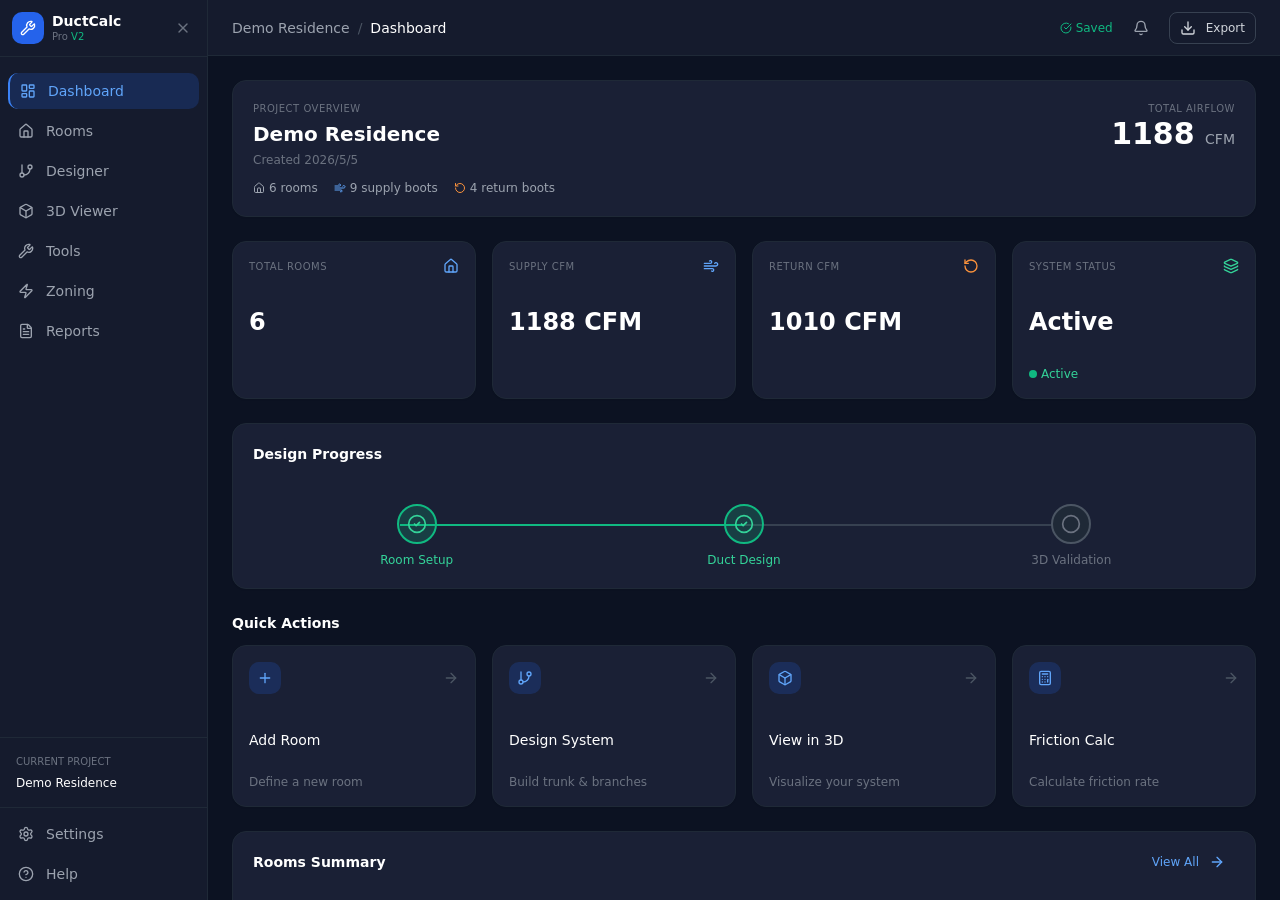
==== commit daa89883: "Mobile-responsive layout for all pages (2026-05-05 18:11)" ====
--- a/index.html
+++ b/index.html
@@ -4,8 +4,8 @@
     <meta charset="UTF-8" />
     <meta name="viewport" content="width=device-width, initial-scale=1.0" />
     <title>DuctCalc Pro V2</title>
-    <script type="module" crossorigin src="./assets/index-Ek00dObV.js"></script>
-    <link rel="stylesheet" crossorigin href="./assets/index-B5w0R1aF.css">
+    <script type="module" crossorigin src="./assets/index-DKxUqeAs.js"></script>
+    <link rel="stylesheet" crossorigin href="./assets/index-DzunoBWD.css">
   </head>
   <body>
     <div id="root"></div>
--- a/assets/index-DzunoBWD.css
+++ b/assets/index-DzunoBWD.css
@@ -0,0 +1 @@
+*,:before,:after{--tw-border-spacing-x: 0;--tw-border-spacing-y: 0;--tw-translate-x: 0;--tw-translate-y: 0;--tw-rotate: 0;--tw-skew-x: 0;--tw-skew-y: 0;--tw-scale-x: 1;--tw-scale-y: 1;--tw-pan-x: ;--tw-pan-y: ;--tw-pinch-zoom: ;--tw-scroll-snap-strictness: proximity;--tw-gradient-from-position: ;--tw-gradient-via-position: ;--tw-gradient-to-position: ;--tw-ordinal: ;--tw-slashed-zero: ;--tw-numeric-figure: ;--tw-numeric-spacing: ;--tw-numeric-fraction: ;--tw-ring-inset: ;--tw-ring-offset-width: 0px;--tw-ring-offset-color: #fff;--tw-ring-color: rgb(59 130 246 / .5);--tw-ring-offset-shadow: 0 0 #0000;--tw-ring-shadow: 0 0 #0000;--tw-shadow: 0 0 #0000;--tw-shadow-colored: 0 0 #0000;--tw-blur: ;--tw-brightness: ;--tw-contrast: ;--tw-grayscale: ;--tw-hue-rotate: ;--tw-invert: ;--tw-saturate: ;--tw-sepia: ;--tw-drop-shadow: ;--tw-backdrop-blur: ;--tw-backdrop-brightness: ;--tw-backdrop-contrast: ;--tw-backdrop-grayscale: ;--tw-backdrop-hue-rotate: ;--tw-backdrop-invert: ;--tw-backdrop-opacity: ;--tw-backdrop-saturate: ;--tw-backdrop-sepia: ;--tw-contain-size: ;--tw-contain-layout: ;--tw-contain-paint: ;--tw-contain-style: }::backdrop{--tw-border-spacing-x: 0;--tw-border-spacing-y: 0;--tw-translate-x: 0;--tw-translate-y: 0;--tw-rotate: 0;--tw-skew-x: 0;--tw-skew-y: 0;--tw-scale-x: 1;--tw-scale-y: 1;--tw-pan-x: ;--tw-pan-y: ;--tw-pinch-zoom: ;--tw-scroll-snap-strictness: proximity;--tw-gradient-from-position: ;--tw-gradient-via-position: ;--tw-gradient-to-position: ;--tw-ordinal: ;--tw-slashed-zero: ;--tw-numeric-figure: ;--tw-numeric-spacing: ;--tw-numeric-fraction: ;--tw-ring-inset: ;--tw-ring-offset-width: 0px;--tw-ring-offset-color: #fff;--tw-ring-color: rgb(59 130 246 / .5);--tw-ring-offset-shadow: 0 0 #0000;--tw-ring-shadow: 0 0 #0000;--tw-shadow: 0 0 #0000;--tw-shadow-colored: 0 0 #0000;--tw-blur: ;--tw-brightness: ;--tw-contrast: ;--tw-grayscale: ;--tw-hue-rotate: ;--tw-invert: ;--tw-saturate: ;--tw-sepia: ;--tw-drop-shadow: ;--tw-backdrop-blur: ;--tw-backdrop-brightness: ;--tw-backdrop-contrast: ;--tw-backdrop-grayscale: ;--tw-backdrop-hue-rotate: ;--tw-backdrop-invert: ;--tw-backdrop-opacity: ;--tw-backdrop-saturate: ;--tw-backdrop-sepia: ;--tw-contain-size: ;--tw-contain-layout: ;--tw-contain-paint: ;--tw-contain-style: }*,:before,:after{box-sizing:border-box;border-width:0;border-style:solid;border-color:#e5e7eb}:before,:after{--tw-content: ""}html,:host{line-height:1.5;-webkit-text-size-adjust:100%;-moz-tab-size:4;-o-tab-size:4;tab-size:4;font-family:ui-sans-serif,system-ui,sans-serif,"Apple Color Emoji","Segoe UI Emoji",Segoe UI Symbol,"Noto Color Emoji";font-feature-settings:normal;font-variation-settings:normal;-webkit-tap-highlight-color:transparent}body{margin:0;line-height:inherit}hr{height:0;color:inherit;border-top-width:1px}abbr:where([title]){-webkit-text-decoration:underline dotted;text-decoration:underline dotted}h1,h2,h3,h4,h5,h6{font-size:inherit;font-weight:inherit}a{color:inherit;text-decoration:inherit}b,strong{font-weight:bolder}code,kbd,samp,pre{font-family:ui-monospace,SFMono-Regular,Menlo,Monaco,Consolas,Liberation Mono,Courier New,monospace;font-feature-settings:normal;font-variation-settings:normal;font-size:1em}small{font-size:80%}sub,sup{font-size:75%;line-height:0;position:relative;vertical-align:baseline}sub{bottom:-.25em}sup{top:-.5em}table{text-indent:0;border-color:inherit;border-collapse:collapse}button,input,optgroup,select,textarea{font-family:inherit;font-feature-settings:inherit;font-variation-settings:inherit;font-size:100%;font-weight:inherit;line-height:inherit;letter-spacing:inherit;color:inherit;margin:0;padding:0}button,select{text-transform:none}button,input:where([type=button]),input:where([type=reset]),input:where([type=submit]){-webkit-appearance:button;background-color:transparent;background-image:none}:-moz-focusring{outline:auto}:-moz-ui-invalid{box-shadow:none}progress{vertical-align:baseline}::-webkit-inner-spin-button,::-webkit-outer-spin-button{height:auto}[type=search]{-webkit-appearance:textfield;outline-offset:-2px}::-webkit-search-decoration{-webkit-appearance:none}::-webkit-file-upload-button{-webkit-appearance:button;font:inherit}summary{display:list-item}blockquote,dl,dd,h1,h2,h3,h4,h5,h6,hr,figure,p,pre{margin:0}fieldset{margin:0;padding:0}legend{padding:0}ol,ul,menu{list-style:none;margin:0;padding:0}dialog{padding:0}textarea{resize:vertical}input::-moz-placeholder,textarea::-moz-placeholder{opacity:1;color:#9ca3af}input::placeholder,textarea::placeholder{opacity:1;color:#9ca3af}button,[role=button]{cursor:pointer}:disabled{cursor:default}img,svg,video,canvas,audio,iframe,embed,object{display:block;vertical-align:middle}img,video{max-width:100%;height:auto}[hidden]:where(:not([hidden=until-found])){display:none}:root{--background: 0 0% 100%;--foreground: 240 10% 3.9%;--card: 0 0% 100%;--card-foreground: 240 10% 3.9%;--popover: 0 0% 100%;--popover-foreground: 240 10% 3.9%;--primary: 240 5.9% 10%;--primary-foreground: 0 0% 98%;--secondary: 240 4.8% 95.9%;--secondary-foreground: 240 5.9% 10%;--muted: 240 4.8% 95.9%;--muted-foreground: 240 3.8% 46.1%;--accent: 240 4.8% 95.9%;--accent-foreground: 240 5.9% 10%;--destructive: 0 84.2% 60.2%;--destructive-foreground: 0 0% 98%;--border: 240 5.9% 90%;--input: 240 5.9% 90%;--ring: 240 5.9% 10%;--radius: .625rem;--sidebar-background: 0 0% 98%;--sidebar-foreground: 240 5.3% 26.1%;--sidebar-primary: 240 5.9% 10%;--sidebar-primary-foreground: 0 0% 98%;--sidebar-accent: 240 4.8% 95.9%;--sidebar-accent-foreground: 240 5.9% 10%;--sidebar-border: 220 13% 91%;--sidebar-ring: 217.2 91.2% 59.8%}.dark{--background: 222 47% 7%;--foreground: 213 31% 91%;--card: 224 32% 12%;--card-foreground: 213 31% 91%;--popover: 224 32% 12%;--popover-foreground: 213 31% 91%;--primary: 217 91% 60%;--primary-foreground: 0 0% 100%;--secondary: 215 25% 17%;--secondary-foreground: 213 31% 91%;--muted: 215 25% 17%;--muted-foreground: 215 20% 55%;--accent: 215 25% 17%;--accent-foreground: 213 31% 91%;--destructive: 0 62.8% 50%;--destructive-foreground: 0 0% 98%;--border: 215 20% 22%;--input: 215 20% 22%;--ring: 217 91% 60%;--sidebar-background: 224 32% 12%;--sidebar-foreground: 213 31% 91%;--sidebar-primary: 217 91% 60%;--sidebar-primary-foreground: 0 0% 100%;--sidebar-accent: 215 25% 17%;--sidebar-accent-foreground: 213 31% 91%;--sidebar-border: 215 20% 22%;--sidebar-ring: 217 91% 60%}*{border-color:hsl(var(--border))}html{--background: 222 47% 7%;--foreground: 213 31% 91%;--card: 224 32% 12%;--card-foreground: 213 31% 91%;--popover: 224 32% 12%;--popover-foreground: 213 31% 91%;--primary: 217 91% 60%;--primary-foreground: 0 0% 100%;--secondary: 215 25% 17%;--secondary-foreground: 213 31% 91%;--muted: 215 25% 17%;--muted-foreground: 215 20% 55%;--accent: 215 25% 17%;--accent-foreground: 213 31% 91%;--destructive: 0 62.8% 50%;--destructive-foreground: 0 0% 98%;--border: 215 20% 22%;--input: 215 20% 22%;--ring: 217 91% 60%;--sidebar-background: 224 32% 12%;--sidebar-foreground: 213 31% 91%;--sidebar-primary: 217 91% 60%;--sidebar-primary-foreground: 0 0% 100%;--sidebar-accent: 215 25% 17%;--sidebar-accent-foreground: 213 31% 91%;--sidebar-border: 215 20% 22%;--sidebar-ring: 217 91% 60%}body{background-color:hsl(var(--background));color:hsl(var(--foreground));background-color:#0c1222;color:#e2e8f0}input,select,textarea{color:#f1f5f9!important}input::-moz-placeholder,textarea::-moz-placeholder{color:#64748b!important}input::placeholder,textarea::placeholder{color:#64748b!important}label{color:#94a3b8!important}.sr-only{position:absolute;width:1px;height:1px;padding:0;margin:-1px;overflow:hidden;clip:rect(0,0,0,0);white-space:nowrap;border-width:0}.pointer-events-none{pointer-events:none}.visible{visibility:visible}.invisible{visibility:hidden}.static{position:static}.fixed{position:fixed}.absolute{position:absolute}.relative{position:relative}.inset-0{inset:0}.inset-x-0{left:0;right:0}.inset-y-0{top:0;bottom:0}.-bottom-12{bottom:-3rem}.-left-12{left:-3rem}.-right-1{right:-.25rem}.-right-12{right:-3rem}.-top-1{top:-.25rem}.-top-12{top:-3rem}.bottom-0{bottom:0}.left-0{left:0}.left-1\/2{left:50%}.left-2{left:.5rem}.left-2\.5{left:.625rem}.left-3{left:.75rem}.left-\[15\%\]{left:15%}.left-\[50\%\]{left:50%}.right-0{right:0}.right-1{right:.25rem}.right-2{right:.5rem}.right-3{right:.75rem}.right-4{right:1rem}.right-\[15\%\]{right:15%}.right-\[50\%\]{right:50%}.top-0{top:0}.top-1\.5{top:.375rem}.top-1\/2{top:50%}.top-3{top:.75rem}.top-3\.5{top:.875rem}.top-4{top:1rem}.top-5{top:1.25rem}.top-\[1px\]{top:1px}.top-\[50\%\]{top:50%}.top-\[60\%\]{top:60%}.top-full{top:100%}.isolate{isolation:isolate}.z-10{z-index:10}.z-20{z-index:20}.z-50{z-index:50}.z-\[1\]{z-index:1}.order-first{order:-9999}.order-last{order:9999}.col-span-4{grid-column:span 4 / span 4}.col-start-2{grid-column-start:2}.row-span-2{grid-row:span 2 / span 2}.row-start-1{grid-row-start:1}.\!m-0{margin:0!important}.-mx-1{margin-left:-.25rem;margin-right:-.25rem}.-mx-3{margin-left:-.75rem;margin-right:-.75rem}.-my-2{margin-top:-.5rem;margin-bottom:-.5rem}.mx-2{margin-left:.5rem;margin-right:.5rem}.mx-3\.5{margin-left:.875rem;margin-right:.875rem}.mx-auto{margin-left:auto;margin-right:auto}.my-0{margin-top:0;margin-bottom:0}.my-0\.5{margin-top:.125rem;margin-bottom:.125rem}.my-1{margin-top:.25rem;margin-bottom:.25rem}.-ml-4{margin-left:-1rem}.-mt-4{margin-top:-1rem}.mb-0\.5{margin-bottom:.125rem}.mb-1{margin-bottom:.25rem}.mb-1\.5{margin-bottom:.375rem}.mb-2{margin-bottom:.5rem}.mb-3{margin-bottom:.75rem}.mb-4{margin-bottom:1rem}.ml-1{margin-left:.25rem}.ml-2{margin-left:.5rem}.ml-3{margin-left:.75rem}.ml-4{margin-left:1rem}.ml-auto{margin-left:auto}.mr-0{margin-right:0}.mr-1{margin-right:.25rem}.mr-2{margin-right:.5rem}.mt-0\.5{margin-top:.125rem}.mt-1{margin-top:.25rem}.mt-1\.5{margin-top:.375rem}.mt-2{margin-top:.5rem}.mt-3{margin-top:.75rem}.mt-4{margin-top:1rem}.mt-auto{margin-top:auto}.line-clamp-1{overflow:hidden;display:-webkit-box;-webkit-box-orient:vertical;-webkit-line-clamp:1}.line-clamp-2{overflow:hidden;display:-webkit-box;-webkit-box-orient:vertical;-webkit-line-clamp:2}.block{display:block}.inline{display:inline}.flex{display:flex}.inline-flex{display:inline-flex}.table{display:table}.table-caption{display:table-caption}.table-cell{display:table-cell}.table-row{display:table-row}.grid{display:grid}.hidden{display:none}.aspect-square{aspect-ratio:1 / 1}.aspect-video{aspect-ratio:16 / 9}.size-10{width:2.5rem;height:2.5rem}.size-2{width:.5rem;height:.5rem}.size-2\.5{width:.625rem;height:.625rem}.size-3{width:.75rem;height:.75rem}.size-3\.5{width:.875rem;height:.875rem}.size-4{width:1rem;height:1rem}.size-6{width:1.5rem;height:1.5rem}.size-7{width:1.75rem;height:1.75rem}.size-8{width:2rem;height:2rem}.size-9{width:2.25rem;height:2.25rem}.size-auto{width:auto;height:auto}.size-full{width:100%;height:100%}.h-0\.5{height:.125rem}.h-1\.5{height:.375rem}.h-10{height:2.5rem}.h-12{height:3rem}.h-2{height:.5rem}.h-2\.5{height:.625rem}.h-3{height:.75rem}.h-3\.5{height:.875rem}.h-4{height:1rem}.h-5{height:1.25rem}.h-6{height:1.5rem}.h-7{height:1.75rem}.h-8{height:2rem}.h-9{height:2.25rem}.h-\[1\.15rem\]{height:1.15rem}.h-\[calc\(100\%-1px\)\]{height:calc(100% - 1px)}.h-\[var\(--radix-navigation-menu-viewport-height\)\]{height:var(--radix-navigation-menu-viewport-height)}.h-\[var\(--radix-select-trigger-height\)\]{height:var(--radix-select-trigger-height)}.h-auto{height:auto}.h-full{height:100%}.h-px{height:1px}.h-screen{height:100vh}.h-svh{height:100svh}.max-h-48{max-height:12rem}.max-h-60{max-height:15rem}.max-h-\[300px\]{max-height:300px}.max-h-\[500px\]{max-height:500px}.min-h-0{min-height:0px}.min-h-16{min-height:4rem}.min-h-4{min-height:1rem}.min-h-svh{min-height:100svh}.w-0{width:0px}.w-1{width:.25rem}.w-10{width:2.5rem}.w-12{width:3rem}.w-14{width:3.5rem}.w-2{width:.5rem}.w-2\.5{width:.625rem}.w-28{width:7rem}.w-3{width:.75rem}.w-3\.5{width:.875rem}.w-3\/4{width:75%}.w-4{width:1rem}.w-40{width:10rem}.w-5{width:1.25rem}.w-52{width:13rem}.w-6{width:1.5rem}.w-64{width:16rem}.w-7{width:1.75rem}.w-72{width:18rem}.w-8{width:2rem}.w-9{width:2.25rem}.w-\[100px\]{width:100px}.w-\[260px\]{width:260px}.w-auto{width:auto}.w-fit{width:-moz-fit-content;width:fit-content}.w-full{width:100%}.w-max{width:-moz-max-content;width:max-content}.w-px{width:1px}.w-screen{width:100vw}.min-w-0{min-width:0px}.min-w-10{min-width:2.5rem}.min-w-5{min-width:1.25rem}.min-w-8{min-width:2rem}.min-w-9{min-width:2.25rem}.min-w-\[12rem\]{min-width:12rem}.min-w-\[200px\]{min-width:200px}.min-w-\[500px\]{min-width:500px}.min-w-\[8rem\]{min-width:8rem}.min-w-\[var\(--radix-select-trigger-width\)\]{min-width:var(--radix-select-trigger-width)}.max-w-3xl{max-width:48rem}.max-w-5xl{max-width:64rem}.max-w-6xl{max-width:72rem}.max-w-7xl{max-width:80rem}.max-w-\[calc\(100\%-2rem\)\]{max-width:calc(100% - 2rem)}.max-w-max{max-width:-moz-max-content;max-width:max-content}.max-w-sm{max-width:24rem}.flex-1{flex:1 1 0%}.shrink-0{flex-shrink:0}.grow{flex-grow:1}.grow-0{flex-grow:0}.basis-full{flex-basis:100%}.caption-bottom{caption-side:bottom}.border-collapse{border-collapse:collapse}.-translate-x-1\/2{--tw-translate-x: -50%;transform:translate(var(--tw-translate-x),var(--tw-translate-y)) rotate(var(--tw-rotate)) skew(var(--tw-skew-x)) skewY(var(--tw-skew-y)) scaleX(var(--tw-scale-x)) scaleY(var(--tw-scale-y))}.-translate-x-px{--tw-translate-x: -1px;transform:translate(var(--tw-translate-x),var(--tw-translate-y)) rotate(var(--tw-rotate)) skew(var(--tw-skew-x)) skewY(var(--tw-skew-y)) scaleX(var(--tw-scale-x)) scaleY(var(--tw-scale-y))}.-translate-y-1\/2{--tw-translate-y: -50%;transform:translate(var(--tw-translate-x),var(--tw-translate-y)) rotate(var(--tw-rotate)) skew(var(--tw-skew-x)) skewY(var(--tw-skew-y)) scaleX(var(--tw-scale-x)) scaleY(var(--tw-scale-y))}.translate-x-\[-50\%\]{--tw-translate-x: -50%;transform:translate(var(--tw-translate-x),var(--tw-translate-y)) rotate(var(--tw-rotate)) skew(var(--tw-skew-x)) skewY(var(--tw-skew-y)) scaleX(var(--tw-scale-x)) scaleY(var(--tw-scale-y))}.translate-x-px{--tw-translate-x: 1px;transform:translate(var(--tw-translate-x),var(--tw-translate-y)) rotate(var(--tw-rotate)) skew(var(--tw-skew-x)) skewY(var(--tw-skew-y)) scaleX(var(--tw-scale-x)) scaleY(var(--tw-scale-y))}.translate-y-0\.5{--tw-translate-y: .125rem;transform:translate(var(--tw-translate-x),var(--tw-translate-y)) rotate(var(--tw-rotate)) skew(var(--tw-skew-x)) skewY(var(--tw-skew-y)) scaleX(var(--tw-scale-x)) scaleY(var(--tw-scale-y))}.translate-y-\[-50\%\]{--tw-translate-y: -50%;transform:translate(var(--tw-translate-x),var(--tw-translate-y)) rotate(var(--tw-rotate)) skew(var(--tw-skew-x)) skewY(var(--tw-skew-y)) scaleX(var(--tw-scale-x)) scaleY(var(--tw-scale-y))}.translate-y-\[calc\(-50\%_-_2px\)\]{--tw-translate-y: calc(-50% - 2px) ;transform:translate(var(--tw-translate-x),var(--tw-translate-y)) rotate(var(--tw-rotate)) skew(var(--tw-skew-x)) skewY(var(--tw-skew-y)) scaleX(var(--tw-scale-x)) scaleY(var(--tw-scale-y))}.rotate-45{--tw-rotate: 45deg;transform:translate(var(--tw-translate-x),var(--tw-translate-y)) rotate(var(--tw-rotate)) skew(var(--tw-skew-x)) skewY(var(--tw-skew-y)) scaleX(var(--tw-scale-x)) scaleY(var(--tw-scale-y))}.rotate-90{--tw-rotate: 90deg;transform:translate(var(--tw-translate-x),var(--tw-translate-y)) rotate(var(--tw-rotate)) skew(var(--tw-skew-x)) skewY(var(--tw-skew-y)) scaleX(var(--tw-scale-x)) scaleY(var(--tw-scale-y))}.transform{transform:translate(var(--tw-translate-x),var(--tw-translate-y)) rotate(var(--tw-rotate)) skew(var(--tw-skew-x)) skewY(var(--tw-skew-y)) scaleX(var(--tw-scale-x)) scaleY(var(--tw-scale-y))}@keyframes caret-blink{0%,70%,to{opacity:1}20%,50%{opacity:0}}.animate-caret-blink{animation:caret-blink 1.25s ease-out infinite}@keyframes pulse{50%{opacity:.5}}.animate-pulse{animation:pulse 2s cubic-bezier(.4,0,.6,1) infinite}@keyframes spin{to{transform:rotate(360deg)}}.animate-spin{animation:spin 1s linear infinite}.cursor-default{cursor:default}.cursor-not-allowed{cursor:not-allowed}.cursor-pointer{cursor:pointer}.cursor-text{cursor:text}.touch-none{touch-action:none}.select-none{-webkit-user-select:none;-moz-user-select:none;user-select:none}.resize-none{resize:none}.scroll-my-1{scroll-margin-top:.25rem;scroll-margin-bottom:.25rem}.scroll-py-1{scroll-padding-top:.25rem;scroll-padding-bottom:.25rem}.list-inside{list-style-position:inside}.list-decimal{list-style-type:decimal}.list-disc{list-style-type:disc}.list-none{list-style-type:none}.auto-rows-min{grid-auto-rows:min-content}.grid-cols-1{grid-template-columns:repeat(1,minmax(0,1fr))}.grid-cols-2{grid-template-columns:repeat(2,minmax(0,1fr))}.grid-cols-3{grid-template-columns:repeat(3,minmax(0,1fr))}.grid-cols-\[0_1fr\]{grid-template-columns:0 1fr}.grid-rows-\[auto_auto\]{grid-template-rows:auto auto}.flex-row{flex-direction:row}.flex-col{flex-direction:column}.flex-col-reverse{flex-direction:column-reverse}.flex-wrap{flex-wrap:wrap}.place-content-center{place-content:center}.items-start{align-items:flex-start}.items-end{align-items:flex-end}.items-center{align-items:center}.items-stretch{align-items:stretch}.justify-start{justify-content:flex-start}.justify-end{justify-content:flex-end}.justify-center{justify-content:center}.justify-between{justify-content:space-between}.justify-items-start{justify-items:start}.gap-0\.5{gap:.125rem}.gap-1{gap:.25rem}.gap-1\.5{gap:.375rem}.gap-2{gap:.5rem}.gap-2\.5{gap:.625rem}.gap-3{gap:.75rem}.gap-4{gap:1rem}.gap-6{gap:1.5rem}.gap-7{gap:1.75rem}.gap-\[--spacing\(var\(--gap\)\)\]{gap:var(--spacing(var(--gap)))}.gap-y-0\.5{row-gap:.125rem}.space-y-1>:not([hidden])~:not([hidden]){--tw-space-y-reverse: 0;margin-top:calc(.25rem * calc(1 - var(--tw-space-y-reverse)));margin-bottom:calc(.25rem * var(--tw-space-y-reverse))}.space-y-1\.5>:not([hidden])~:not([hidden]){--tw-space-y-reverse: 0;margin-top:calc(.375rem * calc(1 - var(--tw-space-y-reverse)));margin-bottom:calc(.375rem * var(--tw-space-y-reverse))}.space-y-2>:not([hidden])~:not([hidden]){--tw-space-y-reverse: 0;margin-top:calc(.5rem * calc(1 - var(--tw-space-y-reverse)));margin-bottom:calc(.5rem * var(--tw-space-y-reverse))}.space-y-3>:not([hidden])~:not([hidden]){--tw-space-y-reverse: 0;margin-top:calc(.75rem * calc(1 - var(--tw-space-y-reverse)));margin-bottom:calc(.75rem * var(--tw-space-y-reverse))}.space-y-4>:not([hidden])~:not([hidden]){--tw-space-y-reverse: 0;margin-top:calc(1rem * calc(1 - var(--tw-space-y-reverse)));margin-bottom:calc(1rem * var(--tw-space-y-reverse))}.space-y-6>:not([hidden])~:not([hidden]){--tw-space-y-reverse: 0;margin-top:calc(1.5rem * calc(1 - var(--tw-space-y-reverse)));margin-bottom:calc(1.5rem * var(--tw-space-y-reverse))}.self-start{align-self:flex-start}.self-stretch{align-self:stretch}.justify-self-end{justify-self:end}.overflow-auto{overflow:auto}.overflow-hidden{overflow:hidden}.overflow-x-auto{overflow-x:auto}.overflow-y-auto{overflow-y:auto}.overflow-x-hidden{overflow-x:hidden}.truncate{overflow:hidden;text-overflow:ellipsis;white-space:nowrap}.whitespace-nowrap{white-space:nowrap}.text-balance{text-wrap:balance}.break-words{overflow-wrap:break-word}.rounded{border-radius:.25rem}.rounded-\[2px\]{border-radius:2px}.rounded-\[4px\]{border-radius:4px}.rounded-\[calc\(var\(--radius\)-5px\)\]{border-radius:calc(var(--radius) - 5px)}.rounded-\[inherit\]{border-radius:inherit}.rounded-full{border-radius:9999px}.rounded-lg{border-radius:var(--radius)}.rounded-md{border-radius:calc(var(--radius) - 2px)}.rounded-none{border-radius:0}.rounded-sm{border-radius:calc(var(--radius) - 4px)}.rounded-xl{border-radius:calc(var(--radius) + 4px)}.rounded-xs{border-radius:calc(var(--radius) - 6px)}.rounded-l-md{border-top-left-radius:calc(var(--radius) - 2px);border-bottom-left-radius:calc(var(--radius) - 2px)}.rounded-r-md{border-top-right-radius:calc(var(--radius) - 2px);border-bottom-right-radius:calc(var(--radius) - 2px)}.rounded-tl-sm{border-top-left-radius:calc(var(--radius) - 4px)}.border{border-width:1px}.border-0{border-width:0px}.border-2{border-width:2px}.border-\[1\.5px\]{border-width:1.5px}.border-y{border-top-width:1px;border-bottom-width:1px}.border-b{border-bottom-width:1px}.border-l{border-left-width:1px}.border-l-2{border-left-width:2px}.border-r{border-right-width:1px}.border-t{border-top-width:1px}.border-dashed{border-style:dashed}.border-blue-500{--tw-border-opacity: 1;border-color:rgb(59 130 246 / var(--tw-border-opacity, 1))}.border-blue-500\/20{border-color:#3b82f633}.border-blue-500\/30{border-color:#3b82f64d}.border-blue-500\/40{border-color:#3b82f666}.border-blue-500\/50{border-color:#3b82f680}.border-blue-500\/60{border-color:#3b82f699}.border-blue-600\/30{border-color:#2563eb4d}.border-blue-700\/50{border-color:#1d4ed880}.border-border{border-color:hsl(var(--border))}.border-border\/50{border-color:hsl(var(--border) / .5)}.border-emerald-500{--tw-border-opacity: 1;border-color:rgb(16 185 129 / var(--tw-border-opacity, 1))}.border-emerald-500\/20{border-color:#10b98133}.border-gray-600{--tw-border-opacity: 1;border-color:rgb(75 85 99 / var(--tw-border-opacity, 1))}.border-gray-700{--tw-border-opacity: 1;border-color:rgb(55 65 81 / var(--tw-border-opacity, 1))}.border-gray-800{--tw-border-opacity: 1;border-color:rgb(31 41 55 / var(--tw-border-opacity, 1))}.border-gray-800\/50{border-color:#1f293780}.border-input{border-color:hsl(var(--input))}.border-orange-500\/50{border-color:#f9731680}.border-primary{border-color:hsl(var(--primary))}.border-red-500\/20{border-color:#ef444433}.border-red-900\/50{border-color:#7f1d1d80}.border-sidebar-border{border-color:hsl(var(--sidebar-border))}.border-transparent{border-color:transparent}.border-yellow-500\/20{border-color:#eab30833}.border-l-transparent{border-left-color:transparent}.border-t-transparent{border-top-color:transparent}.bg-\[\#0c1222\]{--tw-bg-opacity: 1;background-color:rgb(12 18 34 / var(--tw-bg-opacity, 1))}.bg-\[\#0c1222\]\/90{background-color:#0c1222e6}.bg-\[\#0f1629\]{--tw-bg-opacity: 1;background-color:rgb(15 22 41 / var(--tw-bg-opacity, 1))}.bg-\[\#131b33\]{--tw-bg-opacity: 1;background-color:rgb(19 27 51 / var(--tw-bg-opacity, 1))}.bg-\[\#151b2d\]{--tw-bg-opacity: 1;background-color:rgb(21 27 45 / var(--tw-bg-opacity, 1))}.bg-\[\#151b30\]{--tw-bg-opacity: 1;background-color:rgb(21 27 48 / var(--tw-bg-opacity, 1))}.bg-\[\#1a2035\]{--tw-bg-opacity: 1;background-color:rgb(26 32 53 / var(--tw-bg-opacity, 1))}.bg-accent{background-color:hsl(var(--accent))}.bg-background{background-color:hsl(var(--background))}.bg-black\/50{background-color:#00000080}.bg-black\/60{background-color:#0009}.bg-blue-500{--tw-bg-opacity: 1;background-color:rgb(59 130 246 / var(--tw-bg-opacity, 1))}.bg-blue-500\/10{background-color:#3b82f61a}.bg-blue-500\/20{background-color:#3b82f633}.bg-blue-600{--tw-bg-opacity: 1;background-color:rgb(37 99 235 / var(--tw-bg-opacity, 1))}.bg-blue-600\/20{background-color:#2563eb33}.bg-blue-600\/30{background-color:#2563eb4d}.bg-blue-900\/50{background-color:#1e3a8a80}.bg-border{background-color:hsl(var(--border))}.bg-card{background-color:hsl(var(--card))}.bg-destructive{--tw-bg-opacity: 1;background-color:hsl(var(--destructive) / var(--tw-bg-opacity, 1))}.bg-emerald-500{--tw-bg-opacity: 1;background-color:rgb(16 185 129 / var(--tw-bg-opacity, 1))}.bg-emerald-500\/10{background-color:#10b9811a}.bg-emerald-500\/20{background-color:#10b98133}.bg-emerald-600{--tw-bg-opacity: 1;background-color:rgb(5 150 105 / var(--tw-bg-opacity, 1))}.bg-foreground{background-color:hsl(var(--foreground))}.bg-gray-700{--tw-bg-opacity: 1;background-color:rgb(55 65 81 / var(--tw-bg-opacity, 1))}.bg-gray-700\/40{background-color:#37415166}.bg-gray-700\/50{background-color:#37415180}.bg-gray-800{--tw-bg-opacity: 1;background-color:rgb(31 41 55 / var(--tw-bg-opacity, 1))}.bg-gray-900{--tw-bg-opacity: 1;background-color:rgb(17 24 39 / var(--tw-bg-opacity, 1))}.bg-input{background-color:hsl(var(--input))}.bg-muted{background-color:hsl(var(--muted))}.bg-muted\/50{background-color:hsl(var(--muted) / .5)}.bg-orange-500{--tw-bg-opacity: 1;background-color:rgb(249 115 22 / var(--tw-bg-opacity, 1))}.bg-orange-500\/20{background-color:#f9731633}.bg-orange-600\/30{background-color:#ea580c4d}.bg-orange-900\/50{background-color:#7c2d1280}.bg-popover{background-color:hsl(var(--popover))}.bg-primary{background-color:hsl(var(--primary))}.bg-primary\/20{background-color:hsl(var(--primary) / .2)}.bg-purple-500\/20{background-color:#a855f733}.bg-red-500{--tw-bg-opacity: 1;background-color:rgb(239 68 68 / var(--tw-bg-opacity, 1))}.bg-red-500\/10{background-color:#ef44441a}.bg-red-500\/20{background-color:#ef444433}.bg-secondary{background-color:hsl(var(--secondary))}.bg-sidebar{background-color:hsl(var(--sidebar-background))}.bg-sidebar-border{background-color:hsl(var(--sidebar-border))}.bg-transparent{background-color:transparent}.bg-white{--tw-bg-opacity: 1;background-color:rgb(255 255 255 / var(--tw-bg-opacity, 1))}.bg-yellow-500{--tw-bg-opacity: 1;background-color:rgb(234 179 8 / var(--tw-bg-opacity, 1))}.bg-yellow-500\/10{background-color:#eab3081a}.bg-yellow-500\/20{background-color:#eab30833}.fill-current{fill:currentColor}.fill-foreground{fill:hsl(var(--foreground))}.fill-primary{fill:hsl(var(--primary))}.p-0{padding:0}.p-1{padding:.25rem}.p-1\.5{padding:.375rem}.p-2{padding:.5rem}.p-2\.5{padding:.625rem}.p-3{padding:.75rem}.p-4{padding:1rem}.p-5{padding:1.25rem}.p-6{padding:1.5rem}.p-\[3px\]{padding:3px}.p-px{padding:1px}.px-1{padding-left:.25rem;padding-right:.25rem}.px-1\.5{padding-left:.375rem;padding-right:.375rem}.px-2{padding-left:.5rem;padding-right:.5rem}.px-2\.5{padding-left:.625rem;padding-right:.625rem}.px-3{padding-left:.75rem;padding-right:.75rem}.px-4{padding-left:1rem;padding-right:1rem}.px-6{padding-left:1.5rem;padding-right:1.5rem}.py-0\.5{padding-top:.125rem;padding-bottom:.125rem}.py-1{padding-top:.25rem;padding-bottom:.25rem}.py-1\.5{padding-top:.375rem;padding-bottom:.375rem}.py-2{padding-top:.5rem;padding-bottom:.5rem}.py-2\.5{padding-top:.625rem;padding-bottom:.625rem}.py-3{padding-top:.75rem;padding-bottom:.75rem}.py-4{padding-top:1rem;padding-bottom:1rem}.py-6{padding-top:1.5rem;padding-bottom:1.5rem}.pb-3{padding-bottom:.75rem}.pb-4{padding-bottom:1rem}.pl-2{padding-left:.5rem}.pl-3{padding-left:.75rem}.pl-4{padding-left:1rem}.pl-8{padding-left:2rem}.pr-1{padding-right:.25rem}.pr-2{padding-right:.5rem}.pr-2\.5{padding-right:.625rem}.pr-3{padding-right:.75rem}.pr-8{padding-right:2rem}.pt-0{padding-top:0}.pt-2{padding-top:.5rem}.pt-3{padding-top:.75rem}.pt-4{padding-top:1rem}.pt-5{padding-top:1.25rem}.text-left{text-align:left}.text-center{text-align:center}.text-right{text-align:right}.align-middle{vertical-align:middle}.font-mono{font-family:ui-monospace,SFMono-Regular,Menlo,Monaco,Consolas,Liberation Mono,Courier New,monospace}.font-sans{font-family:ui-sans-serif,system-ui,sans-serif,"Apple Color Emoji","Segoe UI Emoji",Segoe UI Symbol,"Noto Color Emoji"}.text-2xl{font-size:1.5rem;line-height:2rem}.text-\[0\.8rem\]{font-size:.8rem}.text-\[10px\]{font-size:10px}.text-\[11px\]{font-size:11px}.text-\[8px\]{font-size:8px}.text-\[9px\]{font-size:9px}.text-base{font-size:1rem;line-height:1.5rem}.text-lg{font-size:1.125rem;line-height:1.75rem}.text-sm{font-size:.875rem;line-height:1.25rem}.text-sm\/relaxed{font-size:.875rem;line-height:1.625}.text-xl{font-size:1.25rem;line-height:1.75rem}.text-xs{font-size:.75rem;line-height:1rem}.font-bold{font-weight:700}.font-medium{font-weight:500}.font-normal{font-weight:400}.font-semibold{font-weight:600}.uppercase{text-transform:uppercase}.capitalize{text-transform:capitalize}.italic{font-style:italic}.tabular-nums{--tw-numeric-spacing: tabular-nums;font-variant-numeric:var(--tw-ordinal) var(--tw-slashed-zero) var(--tw-numeric-figure) var(--tw-numeric-spacing) var(--tw-numeric-fraction)}.leading-none{line-height:1}.leading-normal{line-height:1.5}.leading-relaxed{line-height:1.625}.leading-snug{line-height:1.375}.leading-tight{line-height:1.25}.tracking-tight{letter-spacing:-.025em}.tracking-wider{letter-spacing:.05em}.tracking-widest{letter-spacing:.1em}.text-accent-foreground{color:hsl(var(--accent-foreground))}.text-background{color:hsl(var(--background))}.text-blue-300{--tw-text-opacity: 1;color:rgb(147 197 253 / var(--tw-text-opacity, 1))}.text-blue-400{--tw-text-opacity: 1;color:rgb(96 165 250 / var(--tw-text-opacity, 1))}.text-card-foreground{color:hsl(var(--card-foreground))}.text-current{color:currentColor}.text-cyan-300{--tw-text-opacity: 1;color:rgb(103 232 249 / var(--tw-text-opacity, 1))}.text-cyan-400{--tw-text-opacity: 1;color:rgb(34 211 238 / var(--tw-text-opacity, 1))}.text-destructive{--tw-text-opacity: 1;color:hsl(var(--destructive) / var(--tw-text-opacity, 1))}.text-emerald-300{--tw-text-opacity: 1;color:rgb(110 231 183 / var(--tw-text-opacity, 1))}.text-emerald-400{--tw-text-opacity: 1;color:rgb(52 211 153 / var(--tw-text-opacity, 1))}.text-emerald-400\/70{color:#34d399b3}.text-emerald-500{--tw-text-opacity: 1;color:rgb(16 185 129 / var(--tw-text-opacity, 1))}.text-emerald-600{--tw-text-opacity: 1;color:rgb(5 150 105 / var(--tw-text-opacity, 1))}.text-foreground{color:hsl(var(--foreground))}.text-gray-100{--tw-text-opacity: 1;color:rgb(243 244 246 / var(--tw-text-opacity, 1))}.text-gray-200{--tw-text-opacity: 1;color:rgb(229 231 235 / var(--tw-text-opacity, 1))}.text-gray-300{--tw-text-opacity: 1;color:rgb(209 213 219 / var(--tw-text-opacity, 1))}.text-gray-400{--tw-text-opacity: 1;color:rgb(156 163 175 / var(--tw-text-opacity, 1))}.text-gray-500{--tw-text-opacity: 1;color:rgb(107 114 128 / var(--tw-text-opacity, 1))}.text-gray-600{--tw-text-opacity: 1;color:rgb(75 85 99 / var(--tw-text-opacity, 1))}.text-gray-700{--tw-text-opacity: 1;color:rgb(55 65 81 / var(--tw-text-opacity, 1))}.text-muted-foreground{color:hsl(var(--muted-foreground))}.text-orange-300{--tw-text-opacity: 1;color:rgb(253 186 116 / var(--tw-text-opacity, 1))}.text-orange-400{--tw-text-opacity: 1;color:rgb(251 146 60 / var(--tw-text-opacity, 1))}.text-popover-foreground{color:hsl(var(--popover-foreground))}.text-primary{color:hsl(var(--primary))}.text-primary-foreground{color:hsl(var(--primary-foreground))}.text-purple-300{--tw-text-opacity: 1;color:rgb(216 180 254 / var(--tw-text-opacity, 1))}.text-purple-400{--tw-text-opacity: 1;color:rgb(192 132 252 / var(--tw-text-opacity, 1))}.text-red-300{--tw-text-opacity: 1;color:rgb(252 165 165 / var(--tw-text-opacity, 1))}.text-red-400{--tw-text-opacity: 1;color:rgb(248 113 113 / var(--tw-text-opacity, 1))}.text-red-400\/80{color:#f87171cc}.text-red-600{--tw-text-opacity: 1;color:rgb(220 38 38 / var(--tw-text-opacity, 1))}.text-secondary-foreground{color:hsl(var(--secondary-foreground))}.text-sidebar-foreground{color:hsl(var(--sidebar-foreground))}.text-sidebar-foreground\/70{color:hsl(var(--sidebar-foreground) / .7)}.text-white{--tw-text-opacity: 1;color:rgb(255 255 255 / var(--tw-text-opacity, 1))}.text-yellow-300{--tw-text-opacity: 1;color:rgb(253 224 71 / var(--tw-text-opacity, 1))}.text-yellow-400{--tw-text-opacity: 1;color:rgb(250 204 21 / var(--tw-text-opacity, 1))}.text-yellow-500{--tw-text-opacity: 1;color:rgb(234 179 8 / var(--tw-text-opacity, 1))}.underline-offset-4{text-underline-offset:4px}.opacity-0{opacity:0}.opacity-30{opacity:.3}.opacity-50{opacity:.5}.opacity-70{opacity:.7}.shadow{--tw-shadow: 0 1px 3px 0 rgb(0 0 0 / .1), 0 1px 2px -1px rgb(0 0 0 / .1);--tw-shadow-colored: 0 1px 3px 0 var(--tw-shadow-color), 0 1px 2px -1px var(--tw-shadow-color);box-shadow:var(--tw-ring-offset-shadow, 0 0 #0000),var(--tw-ring-shadow, 0 0 #0000),var(--tw-shadow)}.shadow-\[0_0_0_1px_hsl\(var\(--sidebar-border\)\)\]{--tw-shadow: 0 0 0 1px hsl(var(--sidebar-border));--tw-shadow-colored: 0 0 0 1px var(--tw-shadow-color);box-shadow:var(--tw-ring-offset-shadow, 0 0 #0000),var(--tw-ring-shadow, 0 0 #0000),var(--tw-shadow)}.shadow-lg{--tw-shadow: 0 10px 15px -3px rgb(0 0 0 / .1), 0 4px 6px -4px rgb(0 0 0 / .1);--tw-shadow-colored: 0 10px 15px -3px var(--tw-shadow-color), 0 4px 6px -4px var(--tw-shadow-color);box-shadow:var(--tw-ring-offset-shadow, 0 0 #0000),var(--tw-ring-shadow, 0 0 #0000),var(--tw-shadow)}.shadow-md{--tw-shadow: 0 4px 6px -1px rgb(0 0 0 / .1), 0 2px 4px -2px rgb(0 0 0 / .1);--tw-shadow-colored: 0 4px 6px -1px var(--tw-shadow-color), 0 2px 4px -2px var(--tw-shadow-color);box-shadow:var(--tw-ring-offset-shadow, 0 0 #0000),var(--tw-ring-shadow, 0 0 #0000),var(--tw-shadow)}.shadow-none{--tw-shadow: 0 0 #0000;--tw-shadow-colored: 0 0 #0000;box-shadow:var(--tw-ring-offset-shadow, 0 0 #0000),var(--tw-ring-shadow, 0 0 #0000),var(--tw-shadow)}.shadow-sm{--tw-shadow: 0 1px 2px 0 rgb(0 0 0 / .05);--tw-shadow-colored: 0 1px 2px 0 var(--tw-shadow-color);box-shadow:var(--tw-ring-offset-shadow, 0 0 #0000),var(--tw-ring-shadow, 0 0 #0000),var(--tw-shadow)}.shadow-xl{--tw-shadow: 0 20px 25px -5px rgb(0 0 0 / .1), 0 8px 10px -6px rgb(0 0 0 / .1);--tw-shadow-colored: 0 20px 25px -5px var(--tw-shadow-color), 0 8px 10px -6px var(--tw-shadow-color);box-shadow:var(--tw-ring-offset-shadow, 0 0 #0000),var(--tw-ring-shadow, 0 0 #0000),var(--tw-shadow)}.shadow-xs{--tw-shadow: 0 1px 2px 0 rgb(0 0 0 / .05);--tw-shadow-colored: 0 1px 2px 0 var(--tw-shadow-color);box-shadow:var(--tw-ring-offset-shadow, 0 0 #0000),var(--tw-ring-shadow, 0 0 #0000),var(--tw-shadow)}.outline-none{outline:2px solid transparent;outline-offset:2px}.outline{outline-style:solid}.ring-0{--tw-ring-offset-shadow: var(--tw-ring-inset) 0 0 0 var(--tw-ring-offset-width) var(--tw-ring-offset-color);--tw-ring-shadow: var(--tw-ring-inset) 0 0 0 calc(0px + var(--tw-ring-offset-width)) var(--tw-ring-color);box-shadow:var(--tw-ring-offset-shadow),var(--tw-ring-shadow),var(--tw-shadow, 0 0 #0000)}.ring-1{--tw-ring-offset-shadow: var(--tw-ring-inset) 0 0 0 var(--tw-ring-offset-width) var(--tw-ring-offset-color);--tw-ring-shadow: var(--tw-ring-inset) 0 0 0 calc(1px + var(--tw-ring-offset-width)) var(--tw-ring-color);box-shadow:var(--tw-ring-offset-shadow),var(--tw-ring-shadow),var(--tw-shadow, 0 0 #0000)}.ring-2{--tw-ring-offset-shadow: var(--tw-ring-inset) 0 0 0 var(--tw-ring-offset-width) var(--tw-ring-offset-color);--tw-ring-shadow: var(--tw-ring-inset) 0 0 0 calc(2px + var(--tw-ring-offset-width)) var(--tw-ring-color);box-shadow:var(--tw-ring-offset-shadow),var(--tw-ring-shadow),var(--tw-shadow, 0 0 #0000)}.ring-blue-400{--tw-ring-opacity: 1;--tw-ring-color: rgb(96 165 250 / var(--tw-ring-opacity, 1))}.ring-blue-500\/30{--tw-ring-color: rgb(59 130 246 / .3)}.ring-ring\/50{--tw-ring-color: hsl(var(--ring) / .5)}.ring-sidebar-ring{--tw-ring-color: hsl(var(--sidebar-ring))}.ring-white{--tw-ring-opacity: 1;--tw-ring-color: rgb(255 255 255 / var(--tw-ring-opacity, 1))}.ring-offset-background{--tw-ring-offset-color: hsl(var(--background))}.filter{filter:var(--tw-blur) var(--tw-brightness) var(--tw-contrast) var(--tw-grayscale) var(--tw-hue-rotate) var(--tw-invert) var(--tw-saturate) var(--tw-sepia) var(--tw-drop-shadow)}.transition{transition-property:color,background-color,border-color,text-decoration-color,fill,stroke,opacity,box-shadow,transform,filter,backdrop-filter;transition-timing-function:cubic-bezier(.4,0,.2,1);transition-duration:.15s}.transition-\[color\,box-shadow\]{transition-property:color,box-shadow;transition-timing-function:cubic-bezier(.4,0,.2,1);transition-duration:.15s}.transition-\[left\,right\,width\]{transition-property:left,right,width;transition-timing-function:cubic-bezier(.4,0,.2,1);transition-duration:.15s}.transition-\[margin\,opacity\]{transition-property:margin,opacity;transition-timing-function:cubic-bezier(.4,0,.2,1);transition-duration:.15s}.transition-\[width\,height\,padding\]{transition-property:width,height,padding;transition-timing-function:cubic-bezier(.4,0,.2,1);transition-duration:.15s}.transition-\[width\]{transition-property:width;transition-timing-function:cubic-bezier(.4,0,.2,1);transition-duration:.15s}.transition-all{transition-property:all;transition-timing-function:cubic-bezier(.4,0,.2,1);transition-duration:.15s}.transition-colors{transition-property:color,background-color,border-color,text-decoration-color,fill,stroke;transition-timing-function:cubic-bezier(.4,0,.2,1);transition-duration:.15s}.transition-none{transition-property:none}.transition-opacity{transition-property:opacity;transition-timing-function:cubic-bezier(.4,0,.2,1);transition-duration:.15s}.transition-shadow{transition-property:box-shadow;transition-timing-function:cubic-bezier(.4,0,.2,1);transition-duration:.15s}.transition-transform{transition-property:transform;transition-timing-function:cubic-bezier(.4,0,.2,1);transition-duration:.15s}.duration-100{transition-duration:.1s}.duration-1000{transition-duration:1s}.duration-200{transition-duration:.2s}.duration-300{transition-duration:.3s}.ease-in-out{transition-timing-function:cubic-bezier(.4,0,.2,1)}.ease-linear{transition-timing-function:linear}@keyframes enter{0%{opacity:var(--tw-enter-opacity, 1);transform:translate3d(var(--tw-enter-translate-x, 0),var(--tw-enter-translate-y, 0),0) scale3d(var(--tw-enter-scale, 1),var(--tw-enter-scale, 1),var(--tw-enter-scale, 1)) rotate(var(--tw-enter-rotate, 0))}}@keyframes exit{to{opacity:var(--tw-exit-opacity, 1);transform:translate3d(var(--tw-exit-translate-x, 0),var(--tw-exit-translate-y, 0),0) scale3d(var(--tw-exit-scale, 1),var(--tw-exit-scale, 1),var(--tw-exit-scale, 1)) rotate(var(--tw-exit-rotate, 0))}}.animate-in{animation-name:enter;animation-duration:.15s;--tw-enter-opacity: initial;--tw-enter-scale: initial;--tw-enter-rotate: initial;--tw-enter-translate-x: initial;--tw-enter-translate-y: initial}.fade-in-0{--tw-enter-opacity: 0}.zoom-in-95{--tw-enter-scale: .95}.slide-in-from-left{--tw-enter-translate-x: -100%}.duration-100{animation-duration:.1s}.duration-1000{animation-duration:1s}.duration-200{animation-duration:.2s}.duration-300{animation-duration:.3s}.ease-in-out{animation-timing-function:cubic-bezier(.4,0,.2,1)}.ease-linear{animation-timing-function:linear}.\[--cell-size\:--spacing\(8\)\]{--cell-size: var(--spacing(8))}.selection\:bg-primary *::-moz-selection{background-color:hsl(var(--primary))}.selection\:bg-primary *::selection{background-color:hsl(var(--primary))}.selection\:text-primary-foreground *::-moz-selection{color:hsl(var(--primary-foreground))}.selection\:text-primary-foreground *::selection{color:hsl(var(--primary-foreground))}.selection\:bg-primary::-moz-selection{background-color:hsl(var(--primary))}.selection\:bg-primary::selection{background-color:hsl(var(--primary))}.selection\:text-primary-foreground::-moz-selection{color:hsl(var(--primary-foreground))}.selection\:text-primary-foreground::selection{color:hsl(var(--primary-foreground))}.file\:inline-flex::file-selector-button{display:inline-flex}.file\:h-7::file-selector-button{height:1.75rem}.file\:border-0::file-selector-button{border-width:0px}.file\:bg-transparent::file-selector-button{background-color:transparent}.file\:text-sm::file-selector-button{font-size:.875rem;line-height:1.25rem}.file\:font-medium::file-selector-button{font-weight:500}.file\:text-foreground::file-selector-button{color:hsl(var(--foreground))}.placeholder\:text-muted-foreground::-moz-placeholder{color:hsl(var(--muted-foreground))}.placeholder\:text-muted-foreground::placeholder{color:hsl(var(--muted-foreground))}.after\:absolute:after{content:var(--tw-content);position:absolute}.after\:-inset-2:after{content:var(--tw-content);inset:-.5rem}.after\:inset-y-0:after{content:var(--tw-content);top:0;bottom:0}.after\:left-1\/2:after{content:var(--tw-content);left:50%}.after\:w-1:after{content:var(--tw-content);width:.25rem}.after\:w-\[2px\]:after{content:var(--tw-content);width:2px}.after\:-translate-x-1\/2:after{content:var(--tw-content);--tw-translate-x: -50%;transform:translate(var(--tw-translate-x),var(--tw-translate-y)) rotate(var(--tw-rotate)) skew(var(--tw-skew-x)) skewY(var(--tw-skew-y)) scaleX(var(--tw-scale-x)) scaleY(var(--tw-scale-y))}.first\:rounded-l-md:first-child{border-top-left-radius:calc(var(--radius) - 2px);border-bottom-left-radius:calc(var(--radius) - 2px)}.first\:border-l:first-child{border-left-width:1px}.last\:mt-0:last-child{margin-top:0}.last\:rounded-r-md:last-child{border-top-right-radius:calc(var(--radius) - 2px);border-bottom-right-radius:calc(var(--radius) - 2px)}.last\:border-b-0:last-child{border-bottom-width:0px}.hover\:scale-110:hover{--tw-scale-x: 1.1;--tw-scale-y: 1.1;transform:translate(var(--tw-translate-x),var(--tw-translate-y)) rotate(var(--tw-rotate)) skew(var(--tw-skew-x)) skewY(var(--tw-skew-y)) scaleX(var(--tw-scale-x)) scaleY(var(--tw-scale-y))}.hover\:border-blue-700:hover{--tw-border-opacity: 1;border-color:rgb(29 78 216 / var(--tw-border-opacity, 1))}.hover\:border-gray-500:hover{--tw-border-opacity: 1;border-color:rgb(107 114 128 / var(--tw-border-opacity, 1))}.hover\:border-gray-600:hover{--tw-border-opacity: 1;border-color:rgb(75 85 99 / var(--tw-border-opacity, 1))}.hover\:border-gray-700:hover{--tw-border-opacity: 1;border-color:rgb(55 65 81 / var(--tw-border-opacity, 1))}.hover\:border-orange-700:hover{--tw-border-opacity: 1;border-color:rgb(194 65 12 / var(--tw-border-opacity, 1))}.hover\:bg-accent:hover{background-color:hsl(var(--accent))}.hover\:bg-blue-700:hover{--tw-bg-opacity: 1;background-color:rgb(29 78 216 / var(--tw-bg-opacity, 1))}.hover\:bg-blue-900\/30:hover{background-color:#1e3a8a4d}.hover\:bg-blue-900\/40:hover{background-color:#1e3a8a66}.hover\:bg-destructive\/90:hover{background-color:hsl(var(--destructive) / .9)}.hover\:bg-emerald-700:hover{--tw-bg-opacity: 1;background-color:rgb(4 120 87 / var(--tw-bg-opacity, 1))}.hover\:bg-gray-600:hover{--tw-bg-opacity: 1;background-color:rgb(75 85 99 / var(--tw-bg-opacity, 1))}.hover\:bg-gray-700:hover{--tw-bg-opacity: 1;background-color:rgb(55 65 81 / var(--tw-bg-opacity, 1))}.hover\:bg-gray-800:hover{--tw-bg-opacity: 1;background-color:rgb(31 41 55 / var(--tw-bg-opacity, 1))}.hover\:bg-gray-800\/20:hover{background-color:#1f293733}.hover\:bg-gray-800\/30:hover{background-color:#1f29374d}.hover\:bg-gray-800\/50:hover{background-color:#1f293780}.hover\:bg-muted:hover{background-color:hsl(var(--muted))}.hover\:bg-muted\/50:hover{background-color:hsl(var(--muted) / .5)}.hover\:bg-orange-700:hover{--tw-bg-opacity: 1;background-color:rgb(194 65 12 / var(--tw-bg-opacity, 1))}.hover\:bg-orange-900\/30:hover{background-color:#7c2d124d}.hover\:bg-primary\/90:hover{background-color:hsl(var(--primary) / .9)}.hover\:bg-red-900\/30:hover{background-color:#7f1d1d4d}.hover\:bg-red-900\/40:hover{background-color:#7f1d1d66}.hover\:bg-secondary\/80:hover{background-color:hsl(var(--secondary) / .8)}.hover\:bg-sidebar-accent:hover{background-color:hsl(var(--sidebar-accent))}.hover\:text-accent-foreground:hover{color:hsl(var(--accent-foreground))}.hover\:text-blue-300:hover{--tw-text-opacity: 1;color:rgb(147 197 253 / var(--tw-text-opacity, 1))}.hover\:text-foreground:hover{color:hsl(var(--foreground))}.hover\:text-gray-200:hover{--tw-text-opacity: 1;color:rgb(229 231 235 / var(--tw-text-opacity, 1))}.hover\:text-muted-foreground:hover{color:hsl(var(--muted-foreground))}.hover\:text-orange-300:hover{--tw-text-opacity: 1;color:rgb(253 186 116 / var(--tw-text-opacity, 1))}.hover\:text-orange-400:hover{--tw-text-opacity: 1;color:rgb(251 146 60 / var(--tw-text-opacity, 1))}.hover\:text-red-300:hover{--tw-text-opacity: 1;color:rgb(252 165 165 / var(--tw-text-opacity, 1))}.hover\:text-red-400:hover{--tw-text-opacity: 1;color:rgb(248 113 113 / var(--tw-text-opacity, 1))}.hover\:text-sidebar-accent-foreground:hover{color:hsl(var(--sidebar-accent-foreground))}.hover\:text-white:hover{--tw-text-opacity: 1;color:rgb(255 255 255 / var(--tw-text-opacity, 1))}.hover\:underline:hover{text-decoration-line:underline}.hover\:opacity-100:hover{opacity:1}.hover\:opacity-80:hover{opacity:.8}.hover\:shadow-\[0_0_0_1px_hsl\(var\(--sidebar-accent\)\)\]:hover{--tw-shadow: 0 0 0 1px hsl(var(--sidebar-accent));--tw-shadow-colored: 0 0 0 1px var(--tw-shadow-color);box-shadow:var(--tw-ring-offset-shadow, 0 0 #0000),var(--tw-ring-shadow, 0 0 #0000),var(--tw-shadow)}.hover\:ring-4:hover{--tw-ring-offset-shadow: var(--tw-ring-inset) 0 0 0 var(--tw-ring-offset-width) var(--tw-ring-offset-color);--tw-ring-shadow: var(--tw-ring-inset) 0 0 0 calc(4px + var(--tw-ring-offset-width)) var(--tw-ring-color);box-shadow:var(--tw-ring-offset-shadow),var(--tw-ring-shadow),var(--tw-shadow, 0 0 #0000)}.hover\:after\:bg-sidebar-border:hover:after{content:var(--tw-content);background-color:hsl(var(--sidebar-border))}.focus\:z-10:focus{z-index:10}.focus\:bg-accent:focus{background-color:hsl(var(--accent))}.focus\:text-accent-foreground:focus{color:hsl(var(--accent-foreground))}.focus\:ring-2:focus{--tw-ring-offset-shadow: var(--tw-ring-inset) 0 0 0 var(--tw-ring-offset-width) var(--tw-ring-offset-color);--tw-ring-shadow: var(--tw-ring-inset) 0 0 0 calc(2px + var(--tw-ring-offset-width)) var(--tw-ring-color);box-shadow:var(--tw-ring-offset-shadow),var(--tw-ring-shadow),var(--tw-shadow, 0 0 #0000)}.focus\:ring-ring:focus{--tw-ring-color: hsl(var(--ring))}.focus\:ring-offset-2:focus{--tw-ring-offset-width: 2px}.focus-visible\:z-10:focus-visible{z-index:10}.focus-visible\:border-ring:focus-visible{border-color:hsl(var(--ring))}.focus-visible\:outline-1:focus-visible{outline-width:1px}.focus-visible\:outline-ring:focus-visible{outline-color:hsl(var(--ring))}.focus-visible\:ring-0:focus-visible{--tw-ring-offset-shadow: var(--tw-ring-inset) 0 0 0 var(--tw-ring-offset-width) var(--tw-ring-offset-color);--tw-ring-shadow: var(--tw-ring-inset) 0 0 0 calc(0px + var(--tw-ring-offset-width)) var(--tw-ring-color);box-shadow:var(--tw-ring-offset-shadow),var(--tw-ring-shadow),var(--tw-shadow, 0 0 #0000)}.focus-visible\:ring-1:focus-visible{--tw-ring-offset-shadow: var(--tw-ring-inset) 0 0 0 var(--tw-ring-offset-width) var(--tw-ring-offset-color);--tw-ring-shadow: var(--tw-ring-inset) 0 0 0 calc(1px + var(--tw-ring-offset-width)) var(--tw-ring-color);box-shadow:var(--tw-ring-offset-shadow),var(--tw-ring-shadow),var(--tw-shadow, 0 0 #0000)}.focus-visible\:ring-2:focus-visible{--tw-ring-offset-shadow: var(--tw-ring-inset) 0 0 0 var(--tw-ring-offset-width) var(--tw-ring-offset-color);--tw-ring-shadow: var(--tw-ring-inset) 0 0 0 calc(2px + var(--tw-ring-offset-width)) var(--tw-ring-color);box-shadow:var(--tw-ring-offset-shadow),var(--tw-ring-shadow),var(--tw-shadow, 0 0 #0000)}.focus-visible\:ring-4:focus-visible{--tw-ring-offset-shadow: var(--tw-ring-inset) 0 0 0 var(--tw-ring-offset-width) var(--tw-ring-offset-color);--tw-ring-shadow: var(--tw-ring-inset) 0 0 0 calc(4px + var(--tw-ring-offset-width)) var(--tw-ring-color);box-shadow:var(--tw-ring-offset-shadow),var(--tw-ring-shadow),var(--tw-shadow, 0 0 #0000)}.focus-visible\:ring-\[3px\]:focus-visible{--tw-ring-offset-shadow: var(--tw-ring-inset) 0 0 0 var(--tw-ring-offset-width) var(--tw-ring-offset-color);--tw-ring-shadow: var(--tw-ring-inset) 0 0 0 calc(3px + var(--tw-ring-offset-width)) var(--tw-ring-color);box-shadow:var(--tw-ring-offset-shadow),var(--tw-ring-shadow),var(--tw-shadow, 0 0 #0000)}.focus-visible\:ring-destructive\/20:focus-visible{--tw-ring-color: hsl(var(--destructive) / .2)}.focus-visible\:ring-ring:focus-visible{--tw-ring-color: hsl(var(--ring))}.focus-visible\:ring-ring\/50:focus-visible{--tw-ring-color: hsl(var(--ring) / .5)}.focus-visible\:ring-offset-1:focus-visible{--tw-ring-offset-width: 1px}.active\:bg-sidebar-accent:active{background-color:hsl(var(--sidebar-accent))}.active\:text-sidebar-accent-foreground:active{color:hsl(var(--sidebar-accent-foreground))}.disabled\:pointer-events-none:disabled{pointer-events:none}.disabled\:cursor-not-allowed:disabled{cursor:not-allowed}.disabled\:opacity-50:disabled{opacity:.5}.group\/menu-item:focus-within .group-focus-within\/menu-item\:opacity-100{opacity:1}.group:hover .group-hover\:text-gray-300{--tw-text-opacity: 1;color:rgb(209 213 219 / var(--tw-text-opacity, 1))}.group:hover .group-hover\:text-gray-400{--tw-text-opacity: 1;color:rgb(156 163 175 / var(--tw-text-opacity, 1))}.group\/menu-item:hover .group-hover\/menu-item\:opacity-100{opacity:1}.peer\/menu-button:hover~.peer-hover\/menu-button\:text-sidebar-accent-foreground{color:hsl(var(--sidebar-accent-foreground))}.peer:disabled~.peer-disabled\:cursor-not-allowed{cursor:not-allowed}.peer:disabled~.peer-disabled\:opacity-50{opacity:.5}.has-\[\>button\]\:ml-\[-0\.45rem\]:has(>button){margin-left:-.45rem}.has-\[\>button\]\:mr-\[-0\.45rem\]:has(>button){margin-right:-.45rem}.has-\[\>kbd\]\:ml-\[-0\.35rem\]:has(>kbd){margin-left:-.35rem}.has-\[\>kbd\]\:mr-\[-0\.35rem\]:has(>kbd){margin-right:-.35rem}.has-\[\>\[data-align\=block-end\]\]\:h-auto:has(>[data-align=block-end]){height:auto}.has-\[\>\[data-align\=block-start\]\]\:h-auto:has(>[data-align=block-start]){height:auto}.has-\[\>textarea\]\:h-auto:has(>textarea){height:auto}.has-\[\>\[data-slot\=field\]\]\:w-full:has(>[data-slot=field]){width:100%}.has-\[\>svg\]\:grid-cols-\[calc\(var\(--spacing\)\*4\)_1fr\]:has(>svg){grid-template-columns:calc(var(--spacing) * 4) 1fr}.has-\[\>\[data-align\=block-end\]\]\:flex-col:has(>[data-align=block-end]){flex-direction:column}.has-\[\>\[data-align\=block-start\]\]\:flex-col:has(>[data-align=block-start]){flex-direction:column}.has-\[\>\[data-slot\=field\]\]\:flex-col:has(>[data-slot=field]){flex-direction:column}.has-\[\>\[data-slot\=field-content\]\]\:items-start:has(>[data-slot=field-content]){align-items:flex-start}.has-\[\>\[data-slot\=button-group\]\]\:gap-2:has(>[data-slot=button-group]){gap:.5rem}.has-\[\>\[data-slot\=checkbox-group\]\]\:gap-3:has(>[data-slot=checkbox-group]){gap:.75rem}.has-\[\>\[data-slot\=radio-group\]\]\:gap-3:has(>[data-slot=radio-group]){gap:.75rem}.has-\[\>svg\]\:gap-x-3:has(>svg){-moz-column-gap:.75rem;column-gap:.75rem}.has-\[\>\[data-slot\=field\]\]\:rounded-md:has(>[data-slot=field]){border-radius:calc(var(--radius) - 2px)}.has-\[\>\[data-slot\=field\]\]\:border:has(>[data-slot=field]){border-width:1px}.has-\[\[data-slot\=input-group-control\]\:focus-visible\]\:border-ring:has([data-slot=input-group-control]:focus-visible){border-color:hsl(var(--ring))}.has-\[\[data-slot\]\[aria-invalid\=true\]\]\:border-destructive:has([data-slot][aria-invalid=true]){--tw-border-opacity: 1;border-color:hsl(var(--destructive) / var(--tw-border-opacity, 1))}.has-\[\>svg\]\:p-0:has(>svg){padding:0}.has-\[\>svg\]\:px-2:has(>svg){padding-left:.5rem;padding-right:.5rem}.has-\[\>svg\]\:px-2\.5:has(>svg){padding-left:.625rem;padding-right:.625rem}.has-\[\>svg\]\:px-3:has(>svg){padding-left:.75rem;padding-right:.75rem}.has-\[\>svg\]\:px-4:has(>svg){padding-left:1rem;padding-right:1rem}.has-\[\[data-slot\=input-group-control\]\:focus-visible\]\:ring-\[3px\]:has([data-slot=input-group-control]:focus-visible){--tw-ring-offset-shadow: var(--tw-ring-inset) 0 0 0 var(--tw-ring-offset-width) var(--tw-ring-offset-color);--tw-ring-shadow: var(--tw-ring-inset) 0 0 0 calc(3px + var(--tw-ring-offset-width)) var(--tw-ring-color);box-shadow:var(--tw-ring-offset-shadow),var(--tw-ring-shadow),var(--tw-shadow, 0 0 #0000)}.has-\[\[data-slot\=input-group-control\]\:focus-visible\]\:ring-ring\/50:has([data-slot=input-group-control]:focus-visible){--tw-ring-color: hsl(var(--ring) / .5)}.has-\[\[data-slot\]\[aria-invalid\=true\]\]\:ring-destructive\/20:has([data-slot][aria-invalid=true]){--tw-ring-color: hsl(var(--destructive) / .2)}.group\/item:has([data-slot=item-description]) .group-has-\[\[data-slot\=item-description\]\]\/item\:translate-y-0\.5{--tw-translate-y: .125rem;transform:translate(var(--tw-translate-x),var(--tw-translate-y)) rotate(var(--tw-rotate)) skew(var(--tw-skew-x)) skewY(var(--tw-skew-y)) scaleX(var(--tw-scale-x)) scaleY(var(--tw-scale-y))}.group\/item:has([data-slot=item-description]) .group-has-\[\[data-slot\=item-description\]\]\/item\:self-start{align-self:flex-start}.group\/field:has([data-orientation=horizontal]) .group-has-\[\[data-orientation\=horizontal\]\]\/field\:text-balance{text-wrap:balance}.group\/input-group:has(>input) .group-has-\[\>input\]\/input-group\:pb-2\.5{padding-bottom:.625rem}.group\/input-group:has(>input) .group-has-\[\>input\]\/input-group\:pt-2\.5{padding-top:.625rem}.aria-disabled\:pointer-events-none[aria-disabled=true]{pointer-events:none}.aria-disabled\:opacity-50[aria-disabled=true]{opacity:.5}.aria-selected\:text-muted-foreground[aria-selected=true]{color:hsl(var(--muted-foreground))}.data-\[disabled\=true\]\:pointer-events-none[data-disabled=true],.data-\[disabled\]\:pointer-events-none[data-disabled]{pointer-events:none}.data-\[vaul-drawer-direction\=bottom\]\:inset-x-0[data-vaul-drawer-direction=bottom]{left:0;right:0}.data-\[vaul-drawer-direction\=left\]\:inset-y-0[data-vaul-drawer-direction=left],.data-\[vaul-drawer-direction\=right\]\:inset-y-0[data-vaul-drawer-direction=right]{top:0;bottom:0}.data-\[vaul-drawer-direction\=top\]\:inset-x-0[data-vaul-drawer-direction=top]{left:0;right:0}.data-\[vaul-drawer-direction\=bottom\]\:bottom-0[data-vaul-drawer-direction=bottom]{bottom:0}.data-\[vaul-drawer-direction\=left\]\:left-0[data-vaul-drawer-direction=left]{left:0}.data-\[vaul-drawer-direction\=right\]\:right-0[data-vaul-drawer-direction=right]{right:0}.data-\[vaul-drawer-direction\=top\]\:top-0[data-vaul-drawer-direction=top]{top:0}.data-\[active\=true\]\:z-10[data-active=true]{z-index:10}.data-\[vaul-drawer-direction\=bottom\]\:mt-24[data-vaul-drawer-direction=bottom]{margin-top:6rem}.data-\[vaul-drawer-direction\=top\]\:mb-24[data-vaul-drawer-direction=top]{margin-bottom:6rem}.data-\[orientation\=horizontal\]\:h-1\.5[data-orientation=horizontal]{height:.375rem}.data-\[orientation\=horizontal\]\:h-full[data-orientation=horizontal]{height:100%}.data-\[orientation\=horizontal\]\:h-px[data-orientation=horizontal]{height:1px}.data-\[orientation\=vertical\]\:h-auto[data-orientation=vertical]{height:auto}.data-\[orientation\=vertical\]\:h-full[data-orientation=vertical]{height:100%}.data-\[panel-group-direction\=vertical\]\:h-px[data-panel-group-direction=vertical]{height:1px}.data-\[size\=default\]\:h-9[data-size=default]{height:2.25rem}.data-\[size\=sm\]\:h-8[data-size=sm]{height:2rem}.data-\[vaul-drawer-direction\=bottom\]\:max-h-\[80vh\][data-vaul-drawer-direction=bottom],.data-\[vaul-drawer-direction\=top\]\:max-h-\[80vh\][data-vaul-drawer-direction=top]{max-height:80vh}.data-\[orientation\=vertical\]\:min-h-44[data-orientation=vertical]{min-height:11rem}.data-\[orientation\=horizontal\]\:w-full[data-orientation=horizontal]{width:100%}.data-\[orientation\=vertical\]\:w-1\.5[data-orientation=vertical]{width:.375rem}.data-\[orientation\=vertical\]\:w-auto[data-orientation=vertical]{width:auto}.data-\[orientation\=vertical\]\:w-full[data-orientation=vertical]{width:100%}.data-\[orientation\=vertical\]\:w-px[data-orientation=vertical]{width:1px}.data-\[panel-group-direction\=vertical\]\:w-full[data-panel-group-direction=vertical]{width:100%}.data-\[vaul-drawer-direction\=left\]\:w-3\/4[data-vaul-drawer-direction=left],.data-\[vaul-drawer-direction\=right\]\:w-3\/4[data-vaul-drawer-direction=right]{width:75%}.data-\[side\=bottom\]\:translate-y-1[data-side=bottom]{--tw-translate-y: .25rem;transform:translate(var(--tw-translate-x),var(--tw-translate-y)) rotate(var(--tw-rotate)) skew(var(--tw-skew-x)) skewY(var(--tw-skew-y)) scaleX(var(--tw-scale-x)) scaleY(var(--tw-scale-y))}.data-\[side\=left\]\:-translate-x-1[data-side=left]{--tw-translate-x: -.25rem;transform:translate(var(--tw-translate-x),var(--tw-translate-y)) rotate(var(--tw-rotate)) skew(var(--tw-skew-x)) skewY(var(--tw-skew-y)) scaleX(var(--tw-scale-x)) scaleY(var(--tw-scale-y))}.data-\[side\=right\]\:translate-x-1[data-side=right]{--tw-translate-x: .25rem;transform:translate(var(--tw-translate-x),var(--tw-translate-y)) rotate(var(--tw-rotate)) skew(var(--tw-skew-x)) skewY(var(--tw-skew-y)) scaleX(var(--tw-scale-x)) scaleY(var(--tw-scale-y))}.data-\[side\=top\]\:-translate-y-1[data-side=top]{--tw-translate-y: -.25rem;transform:translate(var(--tw-translate-x),var(--tw-translate-y)) rotate(var(--tw-rotate)) skew(var(--tw-skew-x)) skewY(var(--tw-skew-y)) scaleX(var(--tw-scale-x)) scaleY(var(--tw-scale-y))}.data-\[state\=checked\]\:translate-x-\[calc\(100\%-2px\)\][data-state=checked]{--tw-translate-x: calc(100% - 2px) ;transform:translate(var(--tw-translate-x),var(--tw-translate-y)) rotate(var(--tw-rotate)) skew(var(--tw-skew-x)) skewY(var(--tw-skew-y)) scaleX(var(--tw-scale-x)) scaleY(var(--tw-scale-y))}.data-\[state\=unchecked\]\:translate-x-0[data-state=unchecked]{--tw-translate-x: 0px;transform:translate(var(--tw-translate-x),var(--tw-translate-y)) rotate(var(--tw-rotate)) skew(var(--tw-skew-x)) skewY(var(--tw-skew-y)) scaleX(var(--tw-scale-x)) scaleY(var(--tw-scale-y))}@keyframes accordion-up{0%{height:var(--radix-accordion-content-height)}to{height:0}}.data-\[state\=closed\]\:animate-accordion-up[data-state=closed]{animation:accordion-up .2s ease-out}@keyframes accordion-down{0%{height:0}to{height:var(--radix-accordion-content-height)}}.data-\[state\=open\]\:animate-accordion-down[data-state=open]{animation:accordion-down .2s ease-out}.data-\[orientation\=vertical\]\:flex-col[data-orientation=vertical],.data-\[panel-group-direction\=vertical\]\:flex-col[data-panel-group-direction=vertical]{flex-direction:column}.data-\[slot\=checkbox-group\]\:gap-3[data-slot=checkbox-group]{gap:.75rem}.data-\[range-end\=true\]\:rounded-md[data-range-end=true]{border-radius:calc(var(--radius) - 2px)}.data-\[range-middle\=true\]\:rounded-none[data-range-middle=true]{border-radius:0}.data-\[range-start\=true\]\:rounded-md[data-range-start=true]{border-radius:calc(var(--radius) - 2px)}.data-\[selected\=true\]\:rounded-none[data-selected=true],.data-\[spacing\=0\]\:rounded-none[data-spacing="0"]{border-radius:0}.data-\[range-end\=true\]\:rounded-r-md[data-range-end=true]{border-top-right-radius:calc(var(--radius) - 2px);border-bottom-right-radius:calc(var(--radius) - 2px)}.data-\[range-start\=true\]\:rounded-l-md[data-range-start=true]{border-top-left-radius:calc(var(--radius) - 2px);border-bottom-left-radius:calc(var(--radius) - 2px)}.data-\[vaul-drawer-direction\=bottom\]\:rounded-t-lg[data-vaul-drawer-direction=bottom]{border-top-left-radius:var(--radius);border-top-right-radius:var(--radius)}.data-\[vaul-drawer-direction\=top\]\:rounded-b-lg[data-vaul-drawer-direction=top]{border-bottom-right-radius:var(--radius);border-bottom-left-radius:var(--radius)}.data-\[spacing\=0\]\:data-\[variant\=outline\]\:border-l-0[data-variant=outline][data-spacing="0"]{border-left-width:0px}.data-\[vaul-drawer-direction\=bottom\]\:border-t[data-vaul-drawer-direction=bottom]{border-top-width:1px}.data-\[vaul-drawer-direction\=left\]\:border-r[data-vaul-drawer-direction=left]{border-right-width:1px}.data-\[vaul-drawer-direction\=right\]\:border-l[data-vaul-drawer-direction=right]{border-left-width:1px}.data-\[vaul-drawer-direction\=top\]\:border-b[data-vaul-drawer-direction=top]{border-bottom-width:1px}.data-\[active\=true\]\:border-ring[data-active=true]{border-color:hsl(var(--ring))}.data-\[state\=checked\]\:border-primary[data-state=checked]{border-color:hsl(var(--primary))}.data-\[active\=true\]\:bg-accent\/50[data-active=true]{background-color:hsl(var(--accent) / .5)}.data-\[active\=true\]\:bg-sidebar-accent[data-active=true]{background-color:hsl(var(--sidebar-accent))}.data-\[range-end\=true\]\:bg-primary[data-range-end=true]{background-color:hsl(var(--primary))}.data-\[range-middle\=true\]\:bg-accent[data-range-middle=true]{background-color:hsl(var(--accent))}.data-\[range-start\=true\]\:bg-primary[data-range-start=true],.data-\[selected-single\=true\]\:bg-primary[data-selected-single=true]{background-color:hsl(var(--primary))}.data-\[selected\=true\]\:bg-accent[data-selected=true]{background-color:hsl(var(--accent))}.data-\[state\=active\]\:bg-background[data-state=active]{background-color:hsl(var(--background))}.data-\[state\=checked\]\:bg-primary[data-state=checked]{background-color:hsl(var(--primary))}.data-\[state\=on\]\:bg-accent[data-state=on],.data-\[state\=open\]\:bg-accent[data-state=open]{background-color:hsl(var(--accent))}.data-\[state\=open\]\:bg-accent\/50[data-state=open]{background-color:hsl(var(--accent) / .5)}.data-\[state\=open\]\:bg-secondary[data-state=open]{background-color:hsl(var(--secondary))}.data-\[state\=selected\]\:bg-muted[data-state=selected]{background-color:hsl(var(--muted))}.data-\[state\=unchecked\]\:bg-input[data-state=unchecked]{background-color:hsl(var(--input))}.data-\[inset\]\:pl-8[data-inset]{padding-left:2rem}.data-\[variant\=label\]\:text-sm[data-variant=label]{font-size:.875rem;line-height:1.25rem}.data-\[variant\=legend\]\:text-base[data-variant=legend]{font-size:1rem;line-height:1.5rem}.data-\[active\=true\]\:font-medium[data-active=true]{font-weight:500}.data-\[active\=true\]\:text-accent-foreground[data-active=true]{color:hsl(var(--accent-foreground))}.data-\[active\=true\]\:text-sidebar-accent-foreground[data-active=true]{color:hsl(var(--sidebar-accent-foreground))}.data-\[error\=true\]\:text-destructive[data-error=true],.data-\[invalid\=true\]\:text-destructive[data-invalid=true]{--tw-text-opacity: 1;color:hsl(var(--destructive) / var(--tw-text-opacity, 1))}.data-\[placeholder\]\:text-muted-foreground[data-placeholder]{color:hsl(var(--muted-foreground))}.data-\[range-end\=true\]\:text-primary-foreground[data-range-end=true]{color:hsl(var(--primary-foreground))}.data-\[range-middle\=true\]\:text-accent-foreground[data-range-middle=true]{color:hsl(var(--accent-foreground))}.data-\[range-start\=true\]\:text-primary-foreground[data-range-start=true],.data-\[selected-single\=true\]\:text-primary-foreground[data-selected-single=true]{color:hsl(var(--primary-foreground))}.data-\[selected\=true\]\:text-accent-foreground[data-selected=true]{color:hsl(var(--accent-foreground))}.data-\[state\=checked\]\:text-primary-foreground[data-state=checked]{color:hsl(var(--primary-foreground))}.data-\[state\=on\]\:text-accent-foreground[data-state=on],.data-\[state\=open\]\:text-accent-foreground[data-state=open]{color:hsl(var(--accent-foreground))}.data-\[state\=open\]\:text-muted-foreground[data-state=open]{color:hsl(var(--muted-foreground))}.data-\[variant\=destructive\]\:text-destructive[data-variant=destructive]{--tw-text-opacity: 1;color:hsl(var(--destructive) / var(--tw-text-opacity, 1))}.data-\[disabled\=true\]\:opacity-50[data-disabled=true],.data-\[disabled\]\:opacity-50[data-disabled]{opacity:.5}.data-\[state\=open\]\:opacity-100[data-state=open]{opacity:1}.data-\[spacing\=0\]\:shadow-none[data-spacing="0"]{--tw-shadow: 0 0 #0000;--tw-shadow-colored: 0 0 #0000;box-shadow:var(--tw-ring-offset-shadow, 0 0 #0000),var(--tw-ring-shadow, 0 0 #0000),var(--tw-shadow)}.data-\[spacing\=default\]\:data-\[variant\=outline\]\:shadow-xs[data-variant=outline][data-spacing=default],.data-\[state\=active\]\:shadow-sm[data-state=active]{--tw-shadow: 0 1px 2px 0 rgb(0 0 0 / .05);--tw-shadow-colored: 0 1px 2px 0 var(--tw-shadow-color);box-shadow:var(--tw-ring-offset-shadow, 0 0 #0000),var(--tw-ring-shadow, 0 0 #0000),var(--tw-shadow)}.data-\[active\=true\]\:ring-\[3px\][data-active=true]{--tw-ring-offset-shadow: var(--tw-ring-inset) 0 0 0 var(--tw-ring-offset-width) var(--tw-ring-offset-color);--tw-ring-shadow: var(--tw-ring-inset) 0 0 0 calc(3px + var(--tw-ring-offset-width)) var(--tw-ring-color);box-shadow:var(--tw-ring-offset-shadow),var(--tw-ring-shadow),var(--tw-shadow, 0 0 #0000)}.data-\[active\=true\]\:ring-ring\/50[data-active=true]{--tw-ring-color: hsl(var(--ring) / .5)}.data-\[state\=closed\]\:duration-300[data-state=closed]{transition-duration:.3s}.data-\[state\=open\]\:duration-500[data-state=open]{transition-duration:.5s}.data-\[motion\^\=from-\]\:animate-in[data-motion^=from-],.data-\[state\=open\]\:animate-in[data-state=open],.data-\[state\=visible\]\:animate-in[data-state=visible]{animation-name:enter;animation-duration:.15s;--tw-enter-opacity: initial;--tw-enter-scale: initial;--tw-enter-rotate: initial;--tw-enter-translate-x: initial;--tw-enter-translate-y: initial}.data-\[motion\^\=to-\]\:animate-out[data-motion^=to-],.data-\[state\=closed\]\:animate-out[data-state=closed],.data-\[state\=hidden\]\:animate-out[data-state=hidden]{animation-name:exit;animation-duration:.15s;--tw-exit-opacity: initial;--tw-exit-scale: initial;--tw-exit-rotate: initial;--tw-exit-translate-x: initial;--tw-exit-translate-y: initial}.data-\[motion\^\=from-\]\:fade-in[data-motion^=from-]{--tw-enter-opacity: 0}.data-\[motion\^\=to-\]\:fade-out[data-motion^=to-],.data-\[state\=closed\]\:fade-out-0[data-state=closed],.data-\[state\=hidden\]\:fade-out[data-state=hidden]{--tw-exit-opacity: 0}.data-\[state\=open\]\:fade-in-0[data-state=open],.data-\[state\=visible\]\:fade-in[data-state=visible]{--tw-enter-opacity: 0}.data-\[state\=closed\]\:zoom-out-95[data-state=closed]{--tw-exit-scale: .95}.data-\[state\=open\]\:zoom-in-90[data-state=open]{--tw-enter-scale: .9}.data-\[state\=open\]\:zoom-in-95[data-state=open]{--tw-enter-scale: .95}.data-\[motion\=from-end\]\:slide-in-from-right-52[data-motion=from-end]{--tw-enter-translate-x: 13rem}.data-\[motion\=from-start\]\:slide-in-from-left-52[data-motion=from-start]{--tw-enter-translate-x: -13rem}.data-\[motion\=to-end\]\:slide-out-to-right-52[data-motion=to-end]{--tw-exit-translate-x: 13rem}.data-\[motion\=to-start\]\:slide-out-to-left-52[data-motion=to-start]{--tw-exit-translate-x: -13rem}.data-\[side\=bottom\]\:slide-in-from-top-2[data-side=bottom]{--tw-enter-translate-y: -.5rem}.data-\[side\=left\]\:slide-in-from-right-2[data-side=left]{--tw-enter-translate-x: .5rem}.data-\[side\=right\]\:slide-in-from-left-2[data-side=right]{--tw-enter-translate-x: -.5rem}.data-\[side\=top\]\:slide-in-from-bottom-2[data-side=top]{--tw-enter-translate-y: .5rem}.data-\[state\=closed\]\:slide-out-to-bottom[data-state=closed]{--tw-exit-translate-y: 100%}.data-\[state\=closed\]\:slide-out-to-left[data-state=closed]{--tw-exit-translate-x: -100%}.data-\[state\=closed\]\:slide-out-to-right[data-state=closed]{--tw-exit-translate-x: 100%}.data-\[state\=closed\]\:slide-out-to-top[data-state=closed]{--tw-exit-translate-y: -100%}.data-\[state\=open\]\:slide-in-from-bottom[data-state=open]{--tw-enter-translate-y: 100%}.data-\[state\=open\]\:slide-in-from-left[data-state=open]{--tw-enter-translate-x: -100%}.data-\[state\=open\]\:slide-in-from-right[data-state=open]{--tw-enter-translate-x: 100%}.data-\[state\=open\]\:slide-in-from-top[data-state=open]{--tw-enter-translate-y: -100%}.data-\[state\=closed\]\:duration-300[data-state=closed]{animation-duration:.3s}.data-\[state\=open\]\:duration-500[data-state=open]{animation-duration:.5s}.\*\:data-\[slot\=select-value\]\:line-clamp-1[data-slot=select-value]>*{overflow:hidden;display:-webkit-box;-webkit-box-orient:vertical;-webkit-line-clamp:1}.\*\:data-\[slot\=select-value\]\:flex[data-slot=select-value]>*{display:flex}.\*\:data-\[slot\=select-value\]\:items-center[data-slot=select-value]>*{align-items:center}.\*\:data-\[slot\=select-value\]\:gap-2[data-slot=select-value]>*{gap:.5rem}.\*\:data-\[slot\=alert-description\]\:text-destructive\/90[data-slot=alert-description]>*{color:hsl(var(--destructive) / .9)}.data-\[panel-group-direction\=vertical\]\:after\:left-0[data-panel-group-direction=vertical]:after{content:var(--tw-content);left:0}.data-\[panel-group-direction\=vertical\]\:after\:h-1[data-panel-group-direction=vertical]:after{content:var(--tw-content);height:.25rem}.data-\[panel-group-direction\=vertical\]\:after\:w-full[data-panel-group-direction=vertical]:after{content:var(--tw-content);width:100%}.data-\[panel-group-direction\=vertical\]\:after\:-translate-y-1\/2[data-panel-group-direction=vertical]:after{content:var(--tw-content);--tw-translate-y: -50%;transform:translate(var(--tw-translate-x),var(--tw-translate-y)) rotate(var(--tw-rotate)) skew(var(--tw-skew-x)) skewY(var(--tw-skew-y)) scaleX(var(--tw-scale-x)) scaleY(var(--tw-scale-y))}.data-\[panel-group-direction\=vertical\]\:after\:translate-x-0[data-panel-group-direction=vertical]:after{content:var(--tw-content);--tw-translate-x: 0px;transform:translate(var(--tw-translate-x),var(--tw-translate-y)) rotate(var(--tw-rotate)) skew(var(--tw-skew-x)) skewY(var(--tw-skew-y)) scaleX(var(--tw-scale-x)) scaleY(var(--tw-scale-y))}.data-\[spacing\=0\]\:first\:rounded-l-md:first-child[data-spacing="0"]{border-top-left-radius:calc(var(--radius) - 2px);border-bottom-left-radius:calc(var(--radius) - 2px)}.data-\[spacing\=0\]\:data-\[variant\=outline\]\:first\:border-l:first-child[data-variant=outline][data-spacing="0"]{border-left-width:1px}.data-\[spacing\=0\]\:last\:rounded-r-md:last-child[data-spacing="0"]{border-top-right-radius:calc(var(--radius) - 2px);border-bottom-right-radius:calc(var(--radius) - 2px)}.data-\[active\=true\]\:hover\:bg-accent:hover[data-active=true],.data-\[state\=open\]\:hover\:bg-accent:hover[data-state=open]{background-color:hsl(var(--accent))}.data-\[state\=open\]\:hover\:bg-sidebar-accent:hover[data-state=open]{background-color:hsl(var(--sidebar-accent))}.data-\[state\=open\]\:hover\:text-sidebar-accent-foreground:hover[data-state=open]{color:hsl(var(--sidebar-accent-foreground))}.data-\[active\=true\]\:focus\:bg-accent:focus[data-active=true]{background-color:hsl(var(--accent))}.data-\[state\=open\]\:focus\:bg-accent:focus[data-state=open]{background-color:hsl(var(--accent))}.data-\[variant\=destructive\]\:focus\:bg-destructive\/10:focus[data-variant=destructive]{background-color:hsl(var(--destructive) / .1)}.data-\[variant\=destructive\]\:focus\:text-destructive:focus[data-variant=destructive]{--tw-text-opacity: 1;color:hsl(var(--destructive) / var(--tw-text-opacity, 1))}.group[data-disabled=true] .group-data-\[disabled\=true\]\:pointer-events-none{pointer-events:none}.group\/day[data-focused=true] .group-data-\[focused\=true\]\/day\:relative{position:relative}.group[data-collapsible=offcanvas] .group-data-\[collapsible\=offcanvas\]\:left-\[calc\(var\(--sidebar-width\)\*-1\)\]{left:calc(var(--sidebar-width) * -1)}.group[data-collapsible=offcanvas] .group-data-\[collapsible\=offcanvas\]\:right-\[calc\(var\(--sidebar-width\)\*-1\)\]{right:calc(var(--sidebar-width) * -1)}.group[data-side=left] .group-data-\[side\=left\]\:-right-4{right:-1rem}.group[data-side=right] .group-data-\[side\=right\]\:left-0{left:0}.group\/navigation-menu[data-viewport=false] .group-data-\[viewport\=false\]\/navigation-menu\:top-full{top:100%}.group\/day[data-focused=true] .group-data-\[focused\=true\]\/day\:z-10{z-index:10}.group[data-collapsible=icon] .group-data-\[collapsible\=icon\]\:-mt-8{margin-top:-2rem}.group\/field-group[data-variant=outline] .group-data-\[variant\=outline\]\/field-group\:-mb-2{margin-bottom:-.5rem}.group\/navigation-menu[data-viewport=false] .group-data-\[viewport\=false\]\/navigation-menu\:mt-1\.5{margin-top:.375rem}.group\/drawer-content[data-vaul-drawer-direction=bottom] .group-data-\[vaul-drawer-direction\=bottom\]\/drawer-content\:block{display:block}.group[data-collapsible=icon] .group-data-\[collapsible\=icon\]\:hidden{display:none}.group[data-collapsible=icon] .group-data-\[collapsible\=icon\]\:w-\[calc\(var\(--sidebar-width-icon\)\+\(--spacing\(4\)\)\)\]{width:calc(var(--sidebar-width-icon) + (--spacing(4)))}.group[data-collapsible=icon] .group-data-\[collapsible\=icon\]\:w-\[calc\(var\(--sidebar-width-icon\)\+\(--spacing\(4\)\)\+2px\)\]{width:calc(var(--sidebar-width-icon) + (--spacing(4)) + 2px)}.group[data-collapsible=offcanvas] .group-data-\[collapsible\=offcanvas\]\:w-0{width:0px}.group[data-collapsible=offcanvas] .group-data-\[collapsible\=offcanvas\]\:translate-x-0{--tw-translate-x: 0px;transform:translate(var(--tw-translate-x),var(--tw-translate-y)) rotate(var(--tw-rotate)) skew(var(--tw-skew-x)) skewY(var(--tw-skew-y)) scaleX(var(--tw-scale-x)) scaleY(var(--tw-scale-y))}.group[data-side=right] .group-data-\[side\=right\]\:rotate-180,.group[data-state=open] .group-data-\[state\=open\]\:rotate-180{--tw-rotate: 180deg;transform:translate(var(--tw-translate-x),var(--tw-translate-y)) rotate(var(--tw-rotate)) skew(var(--tw-skew-x)) skewY(var(--tw-skew-y)) scaleX(var(--tw-scale-x)) scaleY(var(--tw-scale-y))}.group[data-collapsible=icon] .group-data-\[collapsible\=icon\]\:overflow-hidden,.group\/navigation-menu[data-viewport=false] .group-data-\[viewport\=false\]\/navigation-menu\:overflow-hidden{overflow:hidden}.group[data-variant=floating] .group-data-\[variant\=floating\]\:rounded-lg{border-radius:var(--radius)}.group\/navigation-menu[data-viewport=false] .group-data-\[viewport\=false\]\/navigation-menu\:rounded-md{border-radius:calc(var(--radius) - 2px)}.group[data-variant=floating] .group-data-\[variant\=floating\]\:border,.group\/navigation-menu[data-viewport=false] .group-data-\[viewport\=false\]\/navigation-menu\:border{border-width:1px}.group[data-side=left] .group-data-\[side\=left\]\:border-r{border-right-width:1px}.group[data-side=right] .group-data-\[side\=right\]\:border-l{border-left-width:1px}.group\/day[data-focused=true] .group-data-\[focused\=true\]\/day\:border-ring{border-color:hsl(var(--ring))}.group[data-variant=floating] .group-data-\[variant\=floating\]\:border-sidebar-border{border-color:hsl(var(--sidebar-border))}.group\/navigation-menu[data-viewport=false] .group-data-\[viewport\=false\]\/navigation-menu\:bg-popover{background-color:hsl(var(--popover))}.group\/drawer-content[data-vaul-drawer-direction=bottom] .group-data-\[vaul-drawer-direction\=bottom\]\/drawer-content\:text-center,.group\/drawer-content[data-vaul-drawer-direction=top] .group-data-\[vaul-drawer-direction\=top\]\/drawer-content\:text-center{text-align:center}.group\/navigation-menu[data-viewport=false] .group-data-\[viewport\=false\]\/navigation-menu\:text-popover-foreground{color:hsl(var(--popover-foreground))}.group[data-collapsible=icon] .group-data-\[collapsible\=icon\]\:opacity-0{opacity:0}.group\/field[data-disabled=true] .group-data-\[disabled\=true\]\/field\:opacity-50,.group\/input-group[data-disabled=true] .group-data-\[disabled\=true\]\/input-group\:opacity-50,.group[data-disabled=true] .group-data-\[disabled\=true\]\:opacity-50{opacity:.5}.group[data-variant=floating] .group-data-\[variant\=floating\]\:shadow-sm{--tw-shadow: 0 1px 2px 0 rgb(0 0 0 / .05);--tw-shadow-colored: 0 1px 2px 0 var(--tw-shadow-color);box-shadow:var(--tw-ring-offset-shadow, 0 0 #0000),var(--tw-ring-shadow, 0 0 #0000),var(--tw-shadow)}.group\/navigation-menu[data-viewport=false] .group-data-\[viewport\=false\]\/navigation-menu\:shadow{--tw-shadow: 0 1px 3px 0 rgb(0 0 0 / .1), 0 1px 2px -1px rgb(0 0 0 / .1);--tw-shadow-colored: 0 1px 3px 0 var(--tw-shadow-color), 0 1px 2px -1px var(--tw-shadow-color);box-shadow:var(--tw-ring-offset-shadow, 0 0 #0000),var(--tw-ring-shadow, 0 0 #0000),var(--tw-shadow)}.group\/day[data-focused=true] .group-data-\[focused\=true\]\/day\:ring-\[3px\]{--tw-ring-offset-shadow: var(--tw-ring-inset) 0 0 0 var(--tw-ring-offset-width) var(--tw-ring-offset-color);--tw-ring-shadow: var(--tw-ring-inset) 0 0 0 calc(3px + var(--tw-ring-offset-width)) var(--tw-ring-color);box-shadow:var(--tw-ring-offset-shadow),var(--tw-ring-shadow),var(--tw-shadow, 0 0 #0000)}.group\/day[data-focused=true] .group-data-\[focused\=true\]\/day\:ring-ring\/50{--tw-ring-color: hsl(var(--ring) / .5)}.group\/navigation-menu[data-viewport=false] .group-data-\[viewport\=false\]\/navigation-menu\:duration-200{transition-duration:.2s;animation-duration:.2s}.group[data-collapsible=offcanvas] .group-data-\[collapsible\=offcanvas\]\:after\:left-full:after{content:var(--tw-content);left:100%}.group[data-collapsible=offcanvas] .hover\:group-data-\[collapsible\=offcanvas\]\:bg-sidebar:hover{background-color:hsl(var(--sidebar-background))}.group\/navigation-menu[data-viewport=false] .group-data-\[viewport\=false\]\/navigation-menu\:data-\[state\=open\]\:animate-in[data-state=open]{animation-name:enter;animation-duration:.15s;--tw-enter-opacity: initial;--tw-enter-scale: initial;--tw-enter-rotate: initial;--tw-enter-translate-x: initial;--tw-enter-translate-y: initial}.group\/navigation-menu[data-viewport=false] .group-data-\[viewport\=false\]\/navigation-menu\:data-\[state\=closed\]\:animate-out[data-state=closed]{animation-name:exit;animation-duration:.15s;--tw-exit-opacity: initial;--tw-exit-scale: initial;--tw-exit-rotate: initial;--tw-exit-translate-x: initial;--tw-exit-translate-y: initial}.group\/navigation-menu[data-viewport=false] .group-data-\[viewport\=false\]\/navigation-menu\:data-\[state\=closed\]\:fade-out-0[data-state=closed]{--tw-exit-opacity: 0}.group\/navigation-menu[data-viewport=false] .group-data-\[viewport\=false\]\/navigation-menu\:data-\[state\=open\]\:fade-in-0[data-state=open]{--tw-enter-opacity: 0}.group\/navigation-menu[data-viewport=false] .group-data-\[viewport\=false\]\/navigation-menu\:data-\[state\=closed\]\:zoom-out-95[data-state=closed]{--tw-exit-scale: .95}.group\/navigation-menu[data-viewport=false] .group-data-\[viewport\=false\]\/navigation-menu\:data-\[state\=open\]\:zoom-in-95[data-state=open]{--tw-enter-scale: .95}.peer\/menu-button[data-size=default]~.peer-data-\[size\=default\]\/menu-button\:top-1\.5{top:.375rem}.peer\/menu-button[data-size=lg]~.peer-data-\[size\=lg\]\/menu-button\:top-2\.5{top:.625rem}.peer\/menu-button[data-size=sm]~.peer-data-\[size\=sm\]\/menu-button\:top-1{top:.25rem}.peer\/menu-button[data-active=true]~.peer-data-\[active\=true\]\/menu-button\:text-sidebar-accent-foreground{color:hsl(var(--sidebar-accent-foreground))}.dark\:border-input:is(.dark *){border-color:hsl(var(--input))}.dark\:bg-destructive\/60:is(.dark *){background-color:hsl(var(--destructive) / .6)}.dark\:bg-input\/30:is(.dark *){background-color:hsl(var(--input) / .3)}.dark\:bg-transparent:is(.dark *){background-color:transparent}.dark\:text-muted-foreground:is(.dark *){color:hsl(var(--muted-foreground))}.dark\:hover\:bg-accent\/50:hover:is(.dark *){background-color:hsl(var(--accent) / .5)}.dark\:hover\:bg-input\/50:hover:is(.dark *){background-color:hsl(var(--input) / .5)}.dark\:hover\:text-accent-foreground:hover:is(.dark *){color:hsl(var(--accent-foreground))}.dark\:focus-visible\:ring-destructive\/40:focus-visible:is(.dark *){--tw-ring-color: hsl(var(--destructive) / .4)}.dark\:has-\[\[data-slot\]\[aria-invalid\=true\]\]\:ring-destructive\/40:has([data-slot][aria-invalid=true]):is(.dark *){--tw-ring-color: hsl(var(--destructive) / .4)}.dark\:data-\[state\=active\]\:border-input[data-state=active]:is(.dark *){border-color:hsl(var(--input))}.dark\:data-\[state\=active\]\:bg-input\/30[data-state=active]:is(.dark *){background-color:hsl(var(--input) / .3)}.dark\:data-\[state\=checked\]\:bg-primary[data-state=checked]:is(.dark *){background-color:hsl(var(--primary))}.dark\:data-\[state\=checked\]\:bg-primary-foreground[data-state=checked]:is(.dark *){background-color:hsl(var(--primary-foreground))}.dark\:data-\[state\=unchecked\]\:bg-foreground[data-state=unchecked]:is(.dark *){background-color:hsl(var(--foreground))}.dark\:data-\[state\=unchecked\]\:bg-input\/80[data-state=unchecked]:is(.dark *){background-color:hsl(var(--input) / .8)}.dark\:data-\[state\=active\]\:text-foreground[data-state=active]:is(.dark *){color:hsl(var(--foreground))}.dark\:data-\[variant\=destructive\]\:focus\:bg-destructive\/20:focus[data-variant=destructive]:is(.dark *){background-color:hsl(var(--destructive) / .2)}@media(min-width:640px){.sm\:block{display:block}.sm\:inline{display:inline}.sm\:flex{display:flex}.sm\:max-w-lg{max-width:32rem}.sm\:max-w-sm{max-width:24rem}.sm\:grid-cols-2{grid-template-columns:repeat(2,minmax(0,1fr))}.sm\:grid-cols-3{grid-template-columns:repeat(3,minmax(0,1fr))}.sm\:flex-row{flex-direction:row}.sm\:justify-end{justify-content:flex-end}.sm\:gap-2\.5{gap:.625rem}.sm\:pl-2\.5{padding-left:.625rem}.sm\:pr-2\.5{padding-right:.625rem}.sm\:text-left{text-align:left}.data-\[vaul-drawer-direction\=left\]\:sm\:max-w-sm[data-vaul-drawer-direction=left],.data-\[vaul-drawer-direction\=right\]\:sm\:max-w-sm[data-vaul-drawer-direction=right]{max-width:24rem}}@media(min-width:768px){.md\:absolute{position:absolute}.md\:mx-0{margin-left:0;margin-right:0}.md\:mr-1{margin-right:.25rem}.md\:block{display:block}.md\:inline{display:inline}.md\:flex{display:flex}.md\:hidden{display:none}.md\:h-10{height:2.5rem}.md\:h-14{height:3.5rem}.md\:h-5{height:1.25rem}.md\:w-10{width:2.5rem}.md\:w-5{width:1.25rem}.md\:w-\[var\(--radix-navigation-menu-viewport-width\)\]{width:var(--radix-navigation-menu-viewport-width)}.md\:w-auto{width:auto}.md\:grid-cols-2{grid-template-columns:repeat(2,minmax(0,1fr))}.md\:grid-cols-3{grid-template-columns:repeat(3,minmax(0,1fr))}.md\:grid-cols-4{grid-template-columns:repeat(4,minmax(0,1fr))}.md\:grid-cols-5{grid-template-columns:repeat(5,minmax(0,1fr))}.md\:flex-row{flex-direction:row}.md\:gap-1\.5{gap:.375rem}.md\:gap-3{gap:.75rem}.md\:gap-4{gap:1rem}.md\:space-y-4>:not([hidden])~:not([hidden]){--tw-space-y-reverse: 0;margin-top:calc(1rem * calc(1 - var(--tw-space-y-reverse)));margin-bottom:calc(1rem * var(--tw-space-y-reverse))}.md\:space-y-6>:not([hidden])~:not([hidden]){--tw-space-y-reverse: 0;margin-top:calc(1.5rem * calc(1 - var(--tw-space-y-reverse)));margin-bottom:calc(1.5rem * var(--tw-space-y-reverse))}.md\:p-12{padding:3rem}.md\:p-4{padding:1rem}.md\:p-5{padding:1.25rem}.md\:px-3{padding-left:.75rem;padding-right:.75rem}.md\:px-6{padding-left:1.5rem;padding-right:1.5rem}.md\:text-left{text-align:left}.md\:text-right{text-align:right}.md\:text-3xl{font-size:1.875rem;line-height:2.25rem}.md\:text-sm{font-size:.875rem;line-height:1.25rem}.md\:text-xl{font-size:1.25rem;line-height:1.75rem}.md\:text-xs{font-size:.75rem;line-height:1rem}.md\:opacity-0{opacity:0}.md\:after\:hidden:after{content:var(--tw-content);display:none}.peer[data-variant=inset]~.md\:peer-data-\[variant\=inset\]\:m-2{margin:.5rem}.peer[data-variant=inset]~.md\:peer-data-\[variant\=inset\]\:ml-0{margin-left:0}.peer[data-variant=inset][data-state=collapsed]~.md\:peer-data-\[variant\=inset\]\:peer-data-\[state\=collapsed\]\:ml-2{margin-left:.5rem}.peer[data-variant=inset]~.md\:peer-data-\[variant\=inset\]\:rounded-xl{border-radius:calc(var(--radius) + 4px)}.peer[data-variant=inset]~.md\:peer-data-\[variant\=inset\]\:shadow-sm{--tw-shadow: 0 1px 2px 0 rgb(0 0 0 / .05);--tw-shadow-colored: 0 1px 2px 0 var(--tw-shadow-color);box-shadow:var(--tw-ring-offset-shadow, 0 0 #0000),var(--tw-ring-shadow, 0 0 #0000),var(--tw-shadow)}}@media(min-width:1024px){.lg\:w-52{width:13rem}.lg\:w-64{width:16rem}.lg\:w-72{width:18rem}.lg\:grid-cols-4{grid-template-columns:repeat(4,minmax(0,1fr))}.lg\:grid-cols-5{grid-template-columns:repeat(5,minmax(0,1fr))}.lg\:grid-cols-6{grid-template-columns:repeat(6,minmax(0,1fr))}.lg\:flex-row{flex-direction:row}.lg\:p-6{padding:1.5rem}}.\[\&\+\[data-slot\=item-content\]\]\:flex-none+[data-slot=item-content]{flex:none}.\[\&\:first-child\[data-selected\=true\]_button\]\:rounded-l-md:first-child[data-selected=true] button{border-top-left-radius:calc(var(--radius) - 2px);border-bottom-left-radius:calc(var(--radius) - 2px)}.\[\&\:has\(\[role\=checkbox\]\)\]\:pr-0:has([role=checkbox]){padding-right:0}.\[\&\:last-child\[data-selected\=true\]_button\]\:rounded-r-md:last-child[data-selected=true] button{border-top-right-radius:calc(var(--radius) - 2px);border-bottom-right-radius:calc(var(--radius) - 2px)}.\[\&\:nth-child\(2\)\[data-selected\=true\]_button\]\:rounded-l-md:nth-child(2)[data-selected=true] button{border-top-left-radius:calc(var(--radius) - 2px);border-bottom-left-radius:calc(var(--radius) - 2px)}.\[\&\>\*\:not\(\:first-child\)\]\:rounded-l-none>*:not(:first-child){border-top-left-radius:0;border-bottom-left-radius:0}.\[\&\>\*\:not\(\:first-child\)\]\:rounded-t-none>*:not(:first-child){border-top-left-radius:0;border-top-right-radius:0}.\[\&\>\*\:not\(\:first-child\)\]\:border-l-0>*:not(:first-child){border-left-width:0px}.\[\&\>\*\:not\(\:first-child\)\]\:border-t-0>*:not(:first-child){border-top-width:0px}.\[\&\>\*\:not\(\:last-child\)\]\:rounded-b-none>*:not(:last-child){border-bottom-right-radius:0;border-bottom-left-radius:0}.\[\&\>\*\:not\(\:last-child\)\]\:rounded-r-none>*:not(:last-child){border-top-right-radius:0;border-bottom-right-radius:0}.\[\&\>\*\]\:w-full>*{width:100%}.\[\&\>\*\]\:focus-visible\:relative:focus-visible>*{position:relative}.\[\&\>\*\]\:focus-visible\:z-10:focus-visible>*{z-index:10}.\[\&\>\*\]\:data-\[slot\=field\]\:p-4[data-slot=field]>*{padding:1rem}.\[\&\>\.sr-only\]\:w-auto>.sr-only{width:auto}.\[\&\>\[data-slot\=field-group\]\]\:gap-4>[data-slot=field-group]{gap:1rem}.\[\&\>\[data-slot\=field-label\]\]\:flex-auto>[data-slot=field-label]{flex:1 1 auto}.has-\[select\[aria-hidden\=true\]\:last-child\]\:\[\&\>\[data-slot\=select-trigger\]\:last-of-type\]\:rounded-r-md>[data-slot=select-trigger]:last-of-type:has(select[aria-hidden=true]:last-child){border-top-right-radius:calc(var(--radius) - 2px);border-bottom-right-radius:calc(var(--radius) - 2px)}.\[\&\>\[data-slot\=select-trigger\]\:not\(\[class\*\=\'w-\'\]\)\]\:w-fit>[data-slot=select-trigger]:not([class*=w-]){width:-moz-fit-content;width:fit-content}.\[\&\>\[role\=checkbox\]\]\:translate-y-\[2px\]>[role=checkbox]{--tw-translate-y: 2px;transform:translate(var(--tw-translate-x),var(--tw-translate-y)) rotate(var(--tw-rotate)) skew(var(--tw-skew-x)) skewY(var(--tw-skew-y)) scaleX(var(--tw-scale-x)) scaleY(var(--tw-scale-y))}.\[\&\>a\:hover\]\:text-primary>a:hover{color:hsl(var(--primary))}.\[\&\>a\]\:underline>a{text-decoration-line:underline}.\[\&\>a\]\:underline-offset-4>a{text-underline-offset:4px}.\[\&\>button\]\:hidden>button{display:none}.\[\&\>input\]\:flex-1>input{flex:1 1 0%}.has-\[\>\[data-align\=block-end\]\]\:\[\&\>input\]\:pt-3>input:has(>[data-align=block-end]){padding-top:.75rem}.has-\[\>\[data-align\=block-start\]\]\:\[\&\>input\]\:pb-3>input:has(>[data-align=block-start]){padding-bottom:.75rem}.has-\[\>\[data-align\=inline-end\]\]\:\[\&\>input\]\:pr-2>input:has(>[data-align=inline-end]){padding-right:.5rem}.has-\[\>\[data-align\=inline-start\]\]\:\[\&\>input\]\:pl-2>input:has(>[data-align=inline-start]){padding-left:.5rem}.\[\&\>kbd\]\:rounded-\[calc\(var\(--radius\)-5px\)\]>kbd{border-radius:calc(var(--radius) - 5px)}.\[\&\>span\:last-child\]\:truncate>span:last-child{overflow:hidden;text-overflow:ellipsis;white-space:nowrap}.\[\&\>span\]\:text-xs>span{font-size:.75rem;line-height:1rem}.\[\&\>span\]\:opacity-70>span{opacity:.7}.\[\&\>svg\:not\(\[class\*\=\'size-\'\]\)\]\:size-3\.5>svg:not([class*=size-]){width:.875rem;height:.875rem}.\[\&\>svg\:not\(\[class\*\=\'size-\'\]\)\]\:size-4>svg:not([class*=size-]){width:1rem;height:1rem}.\[\&\>svg\]\:pointer-events-none>svg{pointer-events:none}.\[\&\>svg\]\:size-3>svg{width:.75rem;height:.75rem}.\[\&\>svg\]\:size-3\.5>svg{width:.875rem;height:.875rem}.\[\&\>svg\]\:size-4>svg{width:1rem;height:1rem}.\[\&\>svg\]\:h-2\.5>svg{height:.625rem}.\[\&\>svg\]\:h-3>svg{height:.75rem}.\[\&\>svg\]\:w-2\.5>svg{width:.625rem}.\[\&\>svg\]\:w-3>svg{width:.75rem}.\[\&\>svg\]\:shrink-0>svg{flex-shrink:0}.\[\&\>svg\]\:translate-y-0\.5>svg{--tw-translate-y: .125rem;transform:translate(var(--tw-translate-x),var(--tw-translate-y)) rotate(var(--tw-rotate)) skew(var(--tw-skew-x)) skewY(var(--tw-skew-y)) scaleX(var(--tw-scale-x)) scaleY(var(--tw-scale-y))}.\[\&\>svg\]\:text-current>svg{color:currentColor}.\[\&\>svg\]\:text-muted-foreground>svg{color:hsl(var(--muted-foreground))}.\[\&\>svg\]\:text-sidebar-accent-foreground>svg{color:hsl(var(--sidebar-accent-foreground))}.\[\&\>tr\]\:last\:border-b-0:last-child>tr{border-bottom-width:0px}.\[\&\[data-panel-group-direction\=vertical\]\>div\]\:rotate-90[data-panel-group-direction=vertical]>div{--tw-rotate: 90deg;transform:translate(var(--tw-translate-x),var(--tw-translate-y)) rotate(var(--tw-rotate)) skew(var(--tw-skew-x)) skewY(var(--tw-skew-y)) scaleX(var(--tw-scale-x)) scaleY(var(--tw-scale-y))}.\[\&\[data-state\=open\]\>svg\]\:rotate-180[data-state=open]>svg{--tw-rotate: 180deg;transform:translate(var(--tw-translate-x),var(--tw-translate-y)) rotate(var(--tw-rotate)) skew(var(--tw-skew-x)) skewY(var(--tw-skew-y)) scaleX(var(--tw-scale-x)) scaleY(var(--tw-scale-y))}.\[\&_\.recharts-cartesian-axis-tick_text\]\:fill-muted-foreground .recharts-cartesian-axis-tick text{fill:hsl(var(--muted-foreground))}.\[\&_\.recharts-cartesian-grid_line\[stroke\=\'\#ccc\'\]\]\:stroke-border\/50 .recharts-cartesian-grid line[stroke="#ccc"]{stroke:hsl(var(--border) / .5)}.\[\&_\.recharts-curve\.recharts-tooltip-cursor\]\:stroke-border .recharts-curve.recharts-tooltip-cursor{stroke:hsl(var(--border))}.\[\&_\.recharts-dot\[stroke\=\'\#fff\'\]\]\:stroke-transparent .recharts-dot[stroke="#fff"]{stroke:transparent}.\[\&_\.recharts-polar-grid_\[stroke\=\'\#ccc\'\]\]\:stroke-border .recharts-polar-grid [stroke="#ccc"]{stroke:hsl(var(--border))}.\[\&_\.recharts-radial-bar-background-sector\]\:fill-muted .recharts-radial-bar-background-sector,.\[\&_\.recharts-rectangle\.recharts-tooltip-cursor\]\:fill-muted .recharts-rectangle.recharts-tooltip-cursor{fill:hsl(var(--muted))}.\[\&_\.recharts-reference-line_\[stroke\=\'\#ccc\'\]\]\:stroke-border .recharts-reference-line [stroke="#ccc"]{stroke:hsl(var(--border))}.\[\&_\.recharts-sector\[stroke\=\'\#fff\'\]\]\:stroke-transparent .recharts-sector[stroke="#fff"]{stroke:transparent}.\[\&_\[cmdk-group-heading\]\]\:px-2 [cmdk-group-heading]{padding-left:.5rem;padding-right:.5rem}.\[\&_\[cmdk-group-heading\]\]\:py-1\.5 [cmdk-group-heading]{padding-top:.375rem;padding-bottom:.375rem}.\[\&_\[cmdk-group-heading\]\]\:text-xs [cmdk-group-heading]{font-size:.75rem;line-height:1rem}.\[\&_\[cmdk-group-heading\]\]\:font-medium [cmdk-group-heading]{font-weight:500}.\[\&_\[cmdk-group-heading\]\]\:text-muted-foreground [cmdk-group-heading]{color:hsl(var(--muted-foreground))}.\[\&_\[cmdk-group\]\:not\(\[hidden\]\)_\~\[cmdk-group\]\]\:pt-0 [cmdk-group]:not([hidden])~[cmdk-group]{padding-top:0}.\[\&_\[cmdk-group\]\]\:px-2 [cmdk-group]{padding-left:.5rem;padding-right:.5rem}.\[\&_\[cmdk-input-wrapper\]_svg\]\:h-5 [cmdk-input-wrapper] svg{height:1.25rem}.\[\&_\[cmdk-input-wrapper\]_svg\]\:w-5 [cmdk-input-wrapper] svg{width:1.25rem}.\[\&_\[cmdk-input\]\]\:h-12 [cmdk-input]{height:3rem}.\[\&_\[cmdk-item\]\]\:px-2 [cmdk-item]{padding-left:.5rem;padding-right:.5rem}.\[\&_\[cmdk-item\]\]\:py-3 [cmdk-item]{padding-top:.75rem;padding-bottom:.75rem}.\[\&_\[cmdk-item\]_svg\]\:h-5 [cmdk-item] svg{height:1.25rem}.\[\&_\[cmdk-item\]_svg\]\:w-5 [cmdk-item] svg{width:1.25rem}.\[\&_img\]\:size-full img{width:100%;height:100%}.\[\&_img\]\:object-cover img{-o-object-fit:cover;object-fit:cover}.\[\&_p\]\:leading-relaxed p{line-height:1.625}.\[\&_svg\:not\(\[class\*\=\'size-\'\]\)\]\:size-3 svg:not([class*=size-]){width:.75rem;height:.75rem}.\[\&_svg\:not\(\[class\*\=\'size-\'\]\)\]\:size-4 svg:not([class*=size-]){width:1rem;height:1rem}.\[\&_svg\:not\(\[class\*\=\'size-\'\]\)\]\:size-6 svg:not([class*=size-]){width:1.5rem;height:1.5rem}.\[\&_svg\:not\(\[class\*\=\'text-\'\]\)\]\:text-muted-foreground svg:not([class*=text-]){color:hsl(var(--muted-foreground))}.\[\&_svg\]\:pointer-events-none svg{pointer-events:none}.\[\&_svg\]\:shrink-0 svg{flex-shrink:0}.\[\&_tr\:last-child\]\:border-0 tr:last-child{border-width:0px}.\[\&_tr\]\:border-b tr{border-bottom-width:1px}[data-side=left][data-collapsible=offcanvas] .\[\[data-side\=left\]\[data-collapsible\=offcanvas\]_\&\]\:-right-2{right:-.5rem}[data-side=left][data-state=collapsed] .\[\[data-side\=left\]\[data-state\=collapsed\]_\&\]\:cursor-e-resize{cursor:e-resize}[data-side=right][data-collapsible=offcanvas] .\[\[data-side\=right\]\[data-collapsible\=offcanvas\]_\&\]\:-left-2{left:-.5rem}[data-side=right][data-state=collapsed] .\[\[data-side\=right\]\[data-state\=collapsed\]_\&\]\:cursor-w-resize{cursor:w-resize}[data-slot=card-content] .\[\[data-slot\=card-content\]_\&\]\:bg-transparent,[data-slot=popover-content] .\[\[data-slot\=popover-content\]_\&\]\:bg-transparent{background-color:transparent}[data-slot=tooltip-content] .\[\[data-slot\=tooltip-content\]_\&\]\:bg-background\/20{background-color:hsl(var(--background) / .2)}[data-slot=tooltip-content] .\[\[data-slot\=tooltip-content\]_\&\]\:text-background{color:hsl(var(--background))}[data-slot=tooltip-content] .dark\:\[\[data-slot\=tooltip-content\]_\&\]\:bg-background\/10:is(.dark *){background-color:hsl(var(--background) / .1)}[data-variant=legend]+.\[\[data-variant\=legend\]\+\&\]\:-mt-1\.5{margin-top:-.375rem}a.\[a\&\]\:hover\:bg-accent:hover{background-color:hsl(var(--accent))}a.\[a\&\]\:hover\:bg-destructive\/90:hover{background-color:hsl(var(--destructive) / .9)}a.\[a\&\]\:hover\:bg-primary\/90:hover{background-color:hsl(var(--primary) / .9)}a.\[a\&\]\:hover\:bg-secondary\/90:hover{background-color:hsl(var(--secondary) / .9)}a.\[a\&\]\:hover\:text-accent-foreground:hover{color:hsl(var(--accent-foreground))}
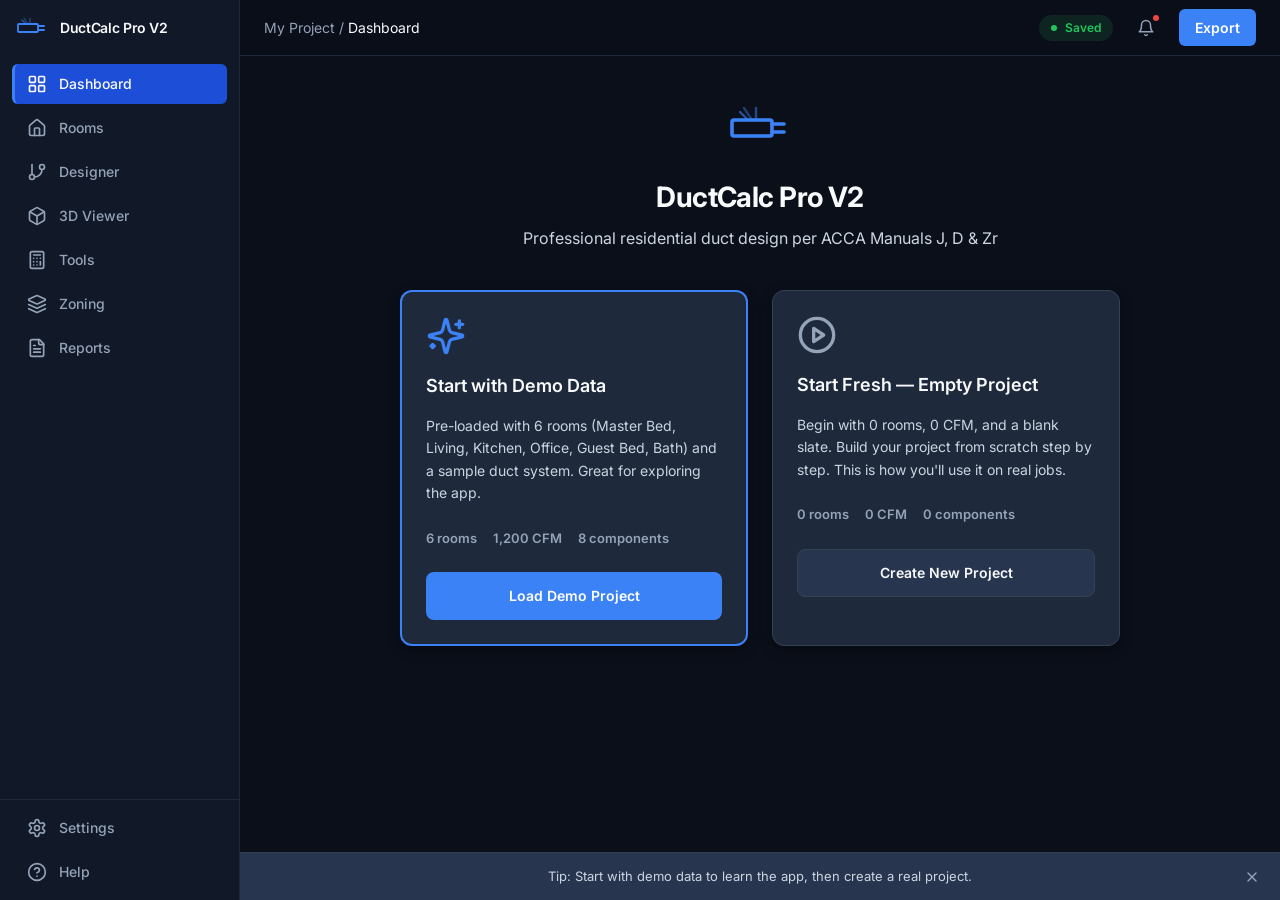
==== commit db4ea12d: "deploy: v3.0 - corrected 15ft ceilings, 3-ton system, 1200 CFM" ====
--- a/index.html
+++ b/index.html
@@ -1,13 +1,17 @@
-<!doctype html>
+<!DOCTYPE html>
 <html lang="en">
-  <head>
-    <meta charset="UTF-8" />
-    <meta name="viewport" content="width=device-width, initial-scale=1.0" />
-    <title>DuctCalc Pro V2</title>
-    <script type="module" crossorigin src="./assets/index-DKxUqeAs.js"></script>
-    <link rel="stylesheet" crossorigin href="./assets/index-DzunoBWD.css">
-  </head>
-  <body>
-    <div id="root"></div>
-  </body>
+<head>
+<meta charset="UTF-8" />
+<meta name="viewport" content="width=device-width, initial-scale=1.0" />
+<meta name="apple-mobile-web-app-capable" content="yes" />
+<meta name="apple-mobile-web-app-status-bar-style" content="black-translucent" />
+<title>DuctCalc Pro V2</title>
+<style>body{background:#0B0F1A;color:#F8FAFC;font-family:Inter,system-ui,sans-serif;margin:0;-webkit-font-smoothing:antialiased}</style>
+  <script type="module" crossorigin src="./assets/index-DnaLFo7D.js"></script>
+  <link rel="modulepreload" crossorigin href="./assets/vendor-react-DbBx8byA.js">
+  <link rel="stylesheet" crossorigin href="./assets/index-plc1DPpf.css">
+</head>
+<body>
+<div id="root"></div>
+</body>
 </html>
--- a/assets/index-plc1DPpf.css
+++ b/assets/index-plc1DPpf.css
@@ -0,0 +1 @@
+@import"https://fonts.googleapis.com/css2?family=Inter:wght@400;500;600;700&family=JetBrains+Mono:wght@400;600&display=swap";*,:before,:after{--tw-border-spacing-x: 0;--tw-border-spacing-y: 0;--tw-translate-x: 0;--tw-translate-y: 0;--tw-rotate: 0;--tw-skew-x: 0;--tw-skew-y: 0;--tw-scale-x: 1;--tw-scale-y: 1;--tw-pan-x: ;--tw-pan-y: ;--tw-pinch-zoom: ;--tw-scroll-snap-strictness: proximity;--tw-gradient-from-position: ;--tw-gradient-via-position: ;--tw-gradient-to-position: ;--tw-ordinal: ;--tw-slashed-zero: ;--tw-numeric-figure: ;--tw-numeric-spacing: ;--tw-numeric-fraction: ;--tw-ring-inset: ;--tw-ring-offset-width: 0px;--tw-ring-offset-color: #fff;--tw-ring-color: rgb(59 130 246 / .5);--tw-ring-offset-shadow: 0 0 #0000;--tw-ring-shadow: 0 0 #0000;--tw-shadow: 0 0 #0000;--tw-shadow-colored: 0 0 #0000;--tw-blur: ;--tw-brightness: ;--tw-contrast: ;--tw-grayscale: ;--tw-hue-rotate: ;--tw-invert: ;--tw-saturate: ;--tw-sepia: ;--tw-drop-shadow: ;--tw-backdrop-blur: ;--tw-backdrop-brightness: ;--tw-backdrop-contrast: ;--tw-backdrop-grayscale: ;--tw-backdrop-hue-rotate: ;--tw-backdrop-invert: ;--tw-backdrop-opacity: ;--tw-backdrop-saturate: ;--tw-backdrop-sepia: ;--tw-contain-size: ;--tw-contain-layout: ;--tw-contain-paint: ;--tw-contain-style: }::backdrop{--tw-border-spacing-x: 0;--tw-border-spacing-y: 0;--tw-translate-x: 0;--tw-translate-y: 0;--tw-rotate: 0;--tw-skew-x: 0;--tw-skew-y: 0;--tw-scale-x: 1;--tw-scale-y: 1;--tw-pan-x: ;--tw-pan-y: ;--tw-pinch-zoom: ;--tw-scroll-snap-strictness: proximity;--tw-gradient-from-position: ;--tw-gradient-via-position: ;--tw-gradient-to-position: ;--tw-ordinal: ;--tw-slashed-zero: ;--tw-numeric-figure: ;--tw-numeric-spacing: ;--tw-numeric-fraction: ;--tw-ring-inset: ;--tw-ring-offset-width: 0px;--tw-ring-offset-color: #fff;--tw-ring-color: rgb(59 130 246 / .5);--tw-ring-offset-shadow: 0 0 #0000;--tw-ring-shadow: 0 0 #0000;--tw-shadow: 0 0 #0000;--tw-shadow-colored: 0 0 #0000;--tw-blur: ;--tw-brightness: ;--tw-contrast: ;--tw-grayscale: ;--tw-hue-rotate: ;--tw-invert: ;--tw-saturate: ;--tw-sepia: ;--tw-drop-shadow: ;--tw-backdrop-blur: ;--tw-backdrop-brightness: ;--tw-backdrop-contrast: ;--tw-backdrop-grayscale: ;--tw-backdrop-hue-rotate: ;--tw-backdrop-invert: ;--tw-backdrop-opacity: ;--tw-backdrop-saturate: ;--tw-backdrop-sepia: ;--tw-contain-size: ;--tw-contain-layout: ;--tw-contain-paint: ;--tw-contain-style: }*,:before,:after{box-sizing:border-box;border-width:0;border-style:solid;border-color:#e5e7eb}:before,:after{--tw-content: ""}html,:host{line-height:1.5;-webkit-text-size-adjust:100%;-moz-tab-size:4;-o-tab-size:4;tab-size:4;font-family:Inter,system-ui,sans-serif;font-feature-settings:normal;font-variation-settings:normal;-webkit-tap-highlight-color:transparent}body{margin:0;line-height:inherit}hr{height:0;color:inherit;border-top-width:1px}abbr:where([title]){-webkit-text-decoration:underline dotted;text-decoration:underline dotted}h1,h2,h3,h4,h5,h6{font-size:inherit;font-weight:inherit}a{color:inherit;text-decoration:inherit}b,strong{font-weight:bolder}code,kbd,samp,pre{font-family:JetBrains Mono,monospace;font-feature-settings:normal;font-variation-settings:normal;font-size:1em}small{font-size:80%}sub,sup{font-size:75%;line-height:0;position:relative;vertical-align:baseline}sub{bottom:-.25em}sup{top:-.5em}table{text-indent:0;border-color:inherit;border-collapse:collapse}button,input,optgroup,select,textarea{font-family:inherit;font-feature-settings:inherit;font-variation-settings:inherit;font-size:100%;font-weight:inherit;line-height:inherit;letter-spacing:inherit;color:inherit;margin:0;padding:0}button,select{text-transform:none}button,input:where([type=button]),input:where([type=reset]),input:where([type=submit]){-webkit-appearance:button;background-color:transparent;background-image:none}:-moz-focusring{outline:auto}:-moz-ui-invalid{box-shadow:none}progress{vertical-align:baseline}::-webkit-inner-spin-button,::-webkit-outer-spin-button{height:auto}[type=search]{-webkit-appearance:textfield;outline-offset:-2px}::-webkit-search-decoration{-webkit-appearance:none}::-webkit-file-upload-button{-webkit-appearance:button;font:inherit}summary{display:list-item}blockquote,dl,dd,h1,h2,h3,h4,h5,h6,hr,figure,p,pre{margin:0}fieldset{margin:0;padding:0}legend{padding:0}ol,ul,menu{list-style:none;margin:0;padding:0}dialog{padding:0}textarea{resize:vertical}input::-moz-placeholder,textarea::-moz-placeholder{opacity:1;color:#9ca3af}input::placeholder,textarea::placeholder{opacity:1;color:#9ca3af}button,[role=button]{cursor:pointer}:disabled{cursor:default}img,svg,video,canvas,audio,iframe,embed,object{display:block;vertical-align:middle}img,video{max-width:100%;height:auto}[hidden]:where(:not([hidden=until-found])){display:none}body{background-color:#0b0f1a;color:#f8fafc;font-family:Inter,system-ui,-apple-system,sans-serif;-webkit-font-smoothing:antialiased;-moz-osx-font-smoothing:grayscale}::-webkit-scrollbar{width:6px;height:6px}::-webkit-scrollbar-track{background:#334155;border-radius:3px}::-webkit-scrollbar-thumb{background:#3b82f6;border-radius:3px}::-webkit-scrollbar-thumb:hover{background:#2563eb}button,a,input,select,textarea{transition:all .15s ease}html{scroll-behavior:smooth}.pointer-events-none{pointer-events:none}.visible{visibility:visible}.collapse{visibility:collapse}.static{position:static}.fixed{position:fixed}.absolute{position:absolute}.relative{position:relative}.sticky{position:sticky}.inset-0{top:0;right:0;bottom:0;left:0}.bottom-0{bottom:0}.bottom-full{bottom:100%}.left-0{left:0}.left-0\.5{left:.125rem}.left-1\/2{left:50%}.right-0{right:0}.right-1{right:.25rem}.right-4{right:1rem}.top-0{top:0}.top-0\.5{top:.125rem}.top-1{top:.25rem}.mx-auto{margin-left:auto;margin-right:auto}.mb-2{margin-bottom:.5rem}.mb-3{margin-bottom:.75rem}.mb-4{margin-bottom:1rem}.mb-5{margin-bottom:1.25rem}.mb-6{margin-bottom:1.5rem}.ml-1{margin-left:.25rem}.ml-auto{margin-left:auto}.mt-1{margin-top:.25rem}.mt-10{margin-top:2.5rem}.mt-2{margin-top:.5rem}.mt-3{margin-top:.75rem}.mt-4{margin-top:1rem}.mt-6{margin-top:1.5rem}.block{display:block}.inline-block{display:inline-block}.inline{display:inline}.flex{display:flex}.inline-flex{display:inline-flex}.table{display:table}.grid{display:grid}.hidden{display:none}.h-16{height:4rem}.h-8{height:2rem}.h-screen{height:100vh}.min-h-screen{min-height:100vh}.w-16{width:4rem}.w-8{width:2rem}.w-full{width:100%}.flex-1{flex:1 1 0%}.shrink-0{flex-shrink:0}.transform{transform:translate(var(--tw-translate-x),var(--tw-translate-y)) rotate(var(--tw-rotate)) skew(var(--tw-skew-x)) skewY(var(--tw-skew-y)) scaleX(var(--tw-scale-x)) scaleY(var(--tw-scale-y))}.cursor-pointer{cursor:pointer}.select-none{-webkit-user-select:none;-moz-user-select:none;user-select:none}.resize{resize:both}.appearance-none{-webkit-appearance:none;-moz-appearance:none;appearance:none}.grid-cols-1{grid-template-columns:repeat(1,minmax(0,1fr))}.grid-cols-2{grid-template-columns:repeat(2,minmax(0,1fr))}.flex-col{flex-direction:column}.flex-wrap{flex-wrap:wrap}.items-start{align-items:flex-start}.items-center{align-items:center}.justify-end{justify-content:flex-end}.justify-center{justify-content:center}.justify-between{justify-content:space-between}.gap-1{gap:.25rem}.gap-1\.5{gap:.375rem}.gap-2{gap:.5rem}.gap-3{gap:.75rem}.gap-4{gap:1rem}.gap-6{gap:1.5rem}.space-y-1>:not([hidden])~:not([hidden]){--tw-space-y-reverse: 0;margin-top:calc(.25rem * calc(1 - var(--tw-space-y-reverse)));margin-bottom:calc(.25rem * var(--tw-space-y-reverse))}.overflow-hidden{overflow:hidden}.overflow-x-auto{overflow-x:auto}.overflow-y-auto{overflow-y:auto}.truncate{overflow:hidden;text-overflow:ellipsis;white-space:nowrap}.rounded{border-radius:.25rem}.rounded-full{border-radius:9999px}.rounded-lg{border-radius:.5rem}.rounded-md{border-radius:.375rem}.rounded-xl{border-radius:.75rem}.border{border-width:1px}.bg-white{--tw-bg-opacity: 1;background-color:rgb(255 255 255 / var(--tw-bg-opacity, 1))}.p-1{padding:.25rem}.p-1\.5{padding:.375rem}.p-2{padding:.5rem}.p-3{padding:.75rem}.p-4{padding:1rem}.p-5{padding:1.25rem}.p-6{padding:1.5rem}.p-8{padding:2rem}.px-2{padding-left:.5rem;padding-right:.5rem}.px-3{padding-left:.75rem;padding-right:.75rem}.px-4{padding-left:1rem;padding-right:1rem}.px-5{padding-left:1.25rem;padding-right:1.25rem}.px-6{padding-left:1.5rem;padding-right:1.5rem}.py-0\.5{padding-top:.125rem;padding-bottom:.125rem}.py-1{padding-top:.25rem;padding-bottom:.25rem}.py-1\.5{padding-top:.375rem;padding-bottom:.375rem}.py-2{padding-top:.5rem;padding-bottom:.5rem}.py-6{padding-top:1.5rem;padding-bottom:1.5rem}.pb-16{padding-bottom:4rem}.pt-10{padding-top:2.5rem}.pt-3{padding-top:.75rem}.text-left{text-align:left}.text-center{text-align:center}.text-right{text-align:right}.text-2xl{font-size:1.5rem;line-height:2rem}.text-base{font-size:1rem;line-height:1.5rem}.text-sm{font-size:.875rem;line-height:1.25rem}.text-xs{font-size:.75rem;line-height:1rem}.font-bold{font-weight:700}.font-medium{font-weight:500}.font-semibold{font-weight:600}.uppercase{text-transform:uppercase}.italic{font-style:italic}.tracking-tight{letter-spacing:-.025em}.tracking-wider{letter-spacing:.05em}.underline{text-decoration-line:underline}.accent-blue-500{accent-color:#3b82f6}.outline-none{outline:2px solid transparent;outline-offset:2px}.blur{--tw-blur: blur(8px);filter:var(--tw-blur) var(--tw-brightness) var(--tw-contrast) var(--tw-grayscale) var(--tw-hue-rotate) var(--tw-invert) var(--tw-saturate) var(--tw-sepia) var(--tw-drop-shadow)}.filter{filter:var(--tw-blur) var(--tw-brightness) var(--tw-contrast) var(--tw-grayscale) var(--tw-hue-rotate) var(--tw-invert) var(--tw-saturate) var(--tw-sepia) var(--tw-drop-shadow)}.transition{transition-property:color,background-color,border-color,text-decoration-color,fill,stroke,opacity,box-shadow,transform,filter,backdrop-filter;transition-timing-function:cubic-bezier(.4,0,.2,1);transition-duration:.15s}.transition-all{transition-property:all;transition-timing-function:cubic-bezier(.4,0,.2,1);transition-duration:.15s}.transition-colors{transition-property:color,background-color,border-color,text-decoration-color,fill,stroke;transition-timing-function:cubic-bezier(.4,0,.2,1);transition-duration:.15s}.transition-transform{transition-property:transform;transition-timing-function:cubic-bezier(.4,0,.2,1);transition-duration:.15s}.duration-150{transition-duration:.15s}.duration-200{transition-duration:.2s}.ease-out{transition-timing-function:cubic-bezier(0,0,.2,1)}@keyframes enter{0%{opacity:var(--tw-enter-opacity, 1);transform:translate3d(var(--tw-enter-translate-x, 0),var(--tw-enter-translate-y, 0),0) scale3d(var(--tw-enter-scale, 1),var(--tw-enter-scale, 1),var(--tw-enter-scale, 1)) rotate(var(--tw-enter-rotate, 0))}}@keyframes exit{to{opacity:var(--tw-exit-opacity, 1);transform:translate3d(var(--tw-exit-translate-x, 0),var(--tw-exit-translate-y, 0),0) scale3d(var(--tw-exit-scale, 1),var(--tw-exit-scale, 1),var(--tw-exit-scale, 1)) rotate(var(--tw-exit-rotate, 0))}}.duration-150{animation-duration:.15s}.duration-200{animation-duration:.2s}.ease-out{animation-timing-function:cubic-bezier(0,0,.2,1)}.group:hover .group-hover\:block{display:block}@media(min-width:640px){.sm\:grid-cols-2{grid-template-columns:repeat(2,minmax(0,1fr))}.sm\:grid-cols-4{grid-template-columns:repeat(4,minmax(0,1fr))}.sm\:grid-cols-5{grid-template-columns:repeat(5,minmax(0,1fr))}.sm\:flex-row{flex-direction:row}}@media(min-width:768px){.md\:grid-cols-2{grid-template-columns:repeat(2,minmax(0,1fr))}}@media(min-width:1024px){.lg\:w-\[360px\]{width:360px}.lg\:w-\[380px\]{width:380px}.lg\:flex-row{flex-direction:row}}
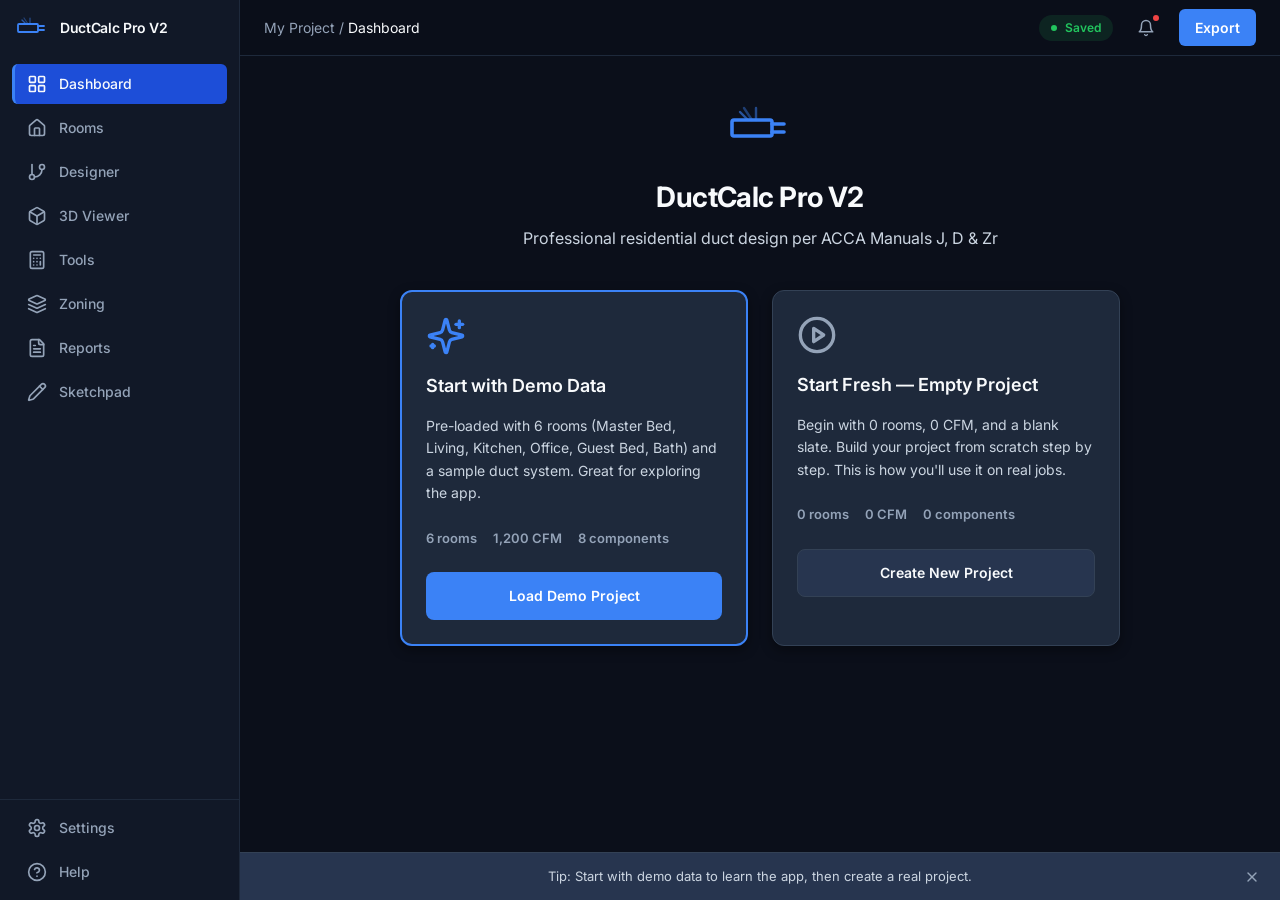
==== commit d107a9e3: "Add CSV import support and recommend CSV over PDF" ====
--- a/index.html
+++ b/index.html
@@ -7,9 +7,9 @@
 <meta name="apple-mobile-web-app-status-bar-style" content="black-translucent" />
 <title>DuctCalc Pro V2</title>
 <style>body{background:#0B0F1A;color:#F8FAFC;font-family:Inter,system-ui,sans-serif;margin:0;-webkit-font-smoothing:antialiased}</style>
-  <script type="module" crossorigin src="./assets/index-DnaLFo7D.js"></script>
+  <script type="module" crossorigin src="./assets/index-Cpg5pDVR.js"></script>
   <link rel="modulepreload" crossorigin href="./assets/vendor-react-DbBx8byA.js">
-  <link rel="stylesheet" crossorigin href="./assets/index-plc1DPpf.css">
+  <link rel="stylesheet" crossorigin href="./assets/index-D0h4gXAM.css">
 </head>
 <body>
 <div id="root"></div>
--- a/assets/index-D0h4gXAM.css
+++ b/assets/index-D0h4gXAM.css
@@ -0,0 +1 @@
+@import"https://fonts.googleapis.com/css2?family=Inter:wght@400;500;600;700&family=JetBrains+Mono:wght@400;600&display=swap";*,:before,:after{--tw-border-spacing-x: 0;--tw-border-spacing-y: 0;--tw-translate-x: 0;--tw-translate-y: 0;--tw-rotate: 0;--tw-skew-x: 0;--tw-skew-y: 0;--tw-scale-x: 1;--tw-scale-y: 1;--tw-pan-x: ;--tw-pan-y: ;--tw-pinch-zoom: ;--tw-scroll-snap-strictness: proximity;--tw-gradient-from-position: ;--tw-gradient-via-position: ;--tw-gradient-to-position: ;--tw-ordinal: ;--tw-slashed-zero: ;--tw-numeric-figure: ;--tw-numeric-spacing: ;--tw-numeric-fraction: ;--tw-ring-inset: ;--tw-ring-offset-width: 0px;--tw-ring-offset-color: #fff;--tw-ring-color: rgb(59 130 246 / .5);--tw-ring-offset-shadow: 0 0 #0000;--tw-ring-shadow: 0 0 #0000;--tw-shadow: 0 0 #0000;--tw-shadow-colored: 0 0 #0000;--tw-blur: ;--tw-brightness: ;--tw-contrast: ;--tw-grayscale: ;--tw-hue-rotate: ;--tw-invert: ;--tw-saturate: ;--tw-sepia: ;--tw-drop-shadow: ;--tw-backdrop-blur: ;--tw-backdrop-brightness: ;--tw-backdrop-contrast: ;--tw-backdrop-grayscale: ;--tw-backdrop-hue-rotate: ;--tw-backdrop-invert: ;--tw-backdrop-opacity: ;--tw-backdrop-saturate: ;--tw-backdrop-sepia: ;--tw-contain-size: ;--tw-contain-layout: ;--tw-contain-paint: ;--tw-contain-style: }::backdrop{--tw-border-spacing-x: 0;--tw-border-spacing-y: 0;--tw-translate-x: 0;--tw-translate-y: 0;--tw-rotate: 0;--tw-skew-x: 0;--tw-skew-y: 0;--tw-scale-x: 1;--tw-scale-y: 1;--tw-pan-x: ;--tw-pan-y: ;--tw-pinch-zoom: ;--tw-scroll-snap-strictness: proximity;--tw-gradient-from-position: ;--tw-gradient-via-position: ;--tw-gradient-to-position: ;--tw-ordinal: ;--tw-slashed-zero: ;--tw-numeric-figure: ;--tw-numeric-spacing: ;--tw-numeric-fraction: ;--tw-ring-inset: ;--tw-ring-offset-width: 0px;--tw-ring-offset-color: #fff;--tw-ring-color: rgb(59 130 246 / .5);--tw-ring-offset-shadow: 0 0 #0000;--tw-ring-shadow: 0 0 #0000;--tw-shadow: 0 0 #0000;--tw-shadow-colored: 0 0 #0000;--tw-blur: ;--tw-brightness: ;--tw-contrast: ;--tw-grayscale: ;--tw-hue-rotate: ;--tw-invert: ;--tw-saturate: ;--tw-sepia: ;--tw-drop-shadow: ;--tw-backdrop-blur: ;--tw-backdrop-brightness: ;--tw-backdrop-contrast: ;--tw-backdrop-grayscale: ;--tw-backdrop-hue-rotate: ;--tw-backdrop-invert: ;--tw-backdrop-opacity: ;--tw-backdrop-saturate: ;--tw-backdrop-sepia: ;--tw-contain-size: ;--tw-contain-layout: ;--tw-contain-paint: ;--tw-contain-style: }*,:before,:after{box-sizing:border-box;border-width:0;border-style:solid;border-color:#e5e7eb}:before,:after{--tw-content: ""}html,:host{line-height:1.5;-webkit-text-size-adjust:100%;-moz-tab-size:4;-o-tab-size:4;tab-size:4;font-family:Inter,system-ui,sans-serif;font-feature-settings:normal;font-variation-settings:normal;-webkit-tap-highlight-color:transparent}body{margin:0;line-height:inherit}hr{height:0;color:inherit;border-top-width:1px}abbr:where([title]){-webkit-text-decoration:underline dotted;text-decoration:underline dotted}h1,h2,h3,h4,h5,h6{font-size:inherit;font-weight:inherit}a{color:inherit;text-decoration:inherit}b,strong{font-weight:bolder}code,kbd,samp,pre{font-family:JetBrains Mono,monospace;font-feature-settings:normal;font-variation-settings:normal;font-size:1em}small{font-size:80%}sub,sup{font-size:75%;line-height:0;position:relative;vertical-align:baseline}sub{bottom:-.25em}sup{top:-.5em}table{text-indent:0;border-color:inherit;border-collapse:collapse}button,input,optgroup,select,textarea{font-family:inherit;font-feature-settings:inherit;font-variation-settings:inherit;font-size:100%;font-weight:inherit;line-height:inherit;letter-spacing:inherit;color:inherit;margin:0;padding:0}button,select{text-transform:none}button,input:where([type=button]),input:where([type=reset]),input:where([type=submit]){-webkit-appearance:button;background-color:transparent;background-image:none}:-moz-focusring{outline:auto}:-moz-ui-invalid{box-shadow:none}progress{vertical-align:baseline}::-webkit-inner-spin-button,::-webkit-outer-spin-button{height:auto}[type=search]{-webkit-appearance:textfield;outline-offset:-2px}::-webkit-search-decoration{-webkit-appearance:none}::-webkit-file-upload-button{-webkit-appearance:button;font:inherit}summary{display:list-item}blockquote,dl,dd,h1,h2,h3,h4,h5,h6,hr,figure,p,pre{margin:0}fieldset{margin:0;padding:0}legend{padding:0}ol,ul,menu{list-style:none;margin:0;padding:0}dialog{padding:0}textarea{resize:vertical}input::-moz-placeholder,textarea::-moz-placeholder{opacity:1;color:#9ca3af}input::placeholder,textarea::placeholder{opacity:1;color:#9ca3af}button,[role=button]{cursor:pointer}:disabled{cursor:default}img,svg,video,canvas,audio,iframe,embed,object{display:block;vertical-align:middle}img,video{max-width:100%;height:auto}[hidden]:where(:not([hidden=until-found])){display:none}body{background-color:#0b0f1a;color:#f8fafc;font-family:Inter,system-ui,-apple-system,sans-serif;-webkit-font-smoothing:antialiased;-moz-osx-font-smoothing:grayscale}::-webkit-scrollbar{width:6px;height:6px}::-webkit-scrollbar-track{background:#334155;border-radius:3px}::-webkit-scrollbar-thumb{background:#3b82f6;border-radius:3px}::-webkit-scrollbar-thumb:hover{background:#2563eb}button,a,input,select,textarea{transition:all .15s ease}html{scroll-behavior:smooth}.pointer-events-none{pointer-events:none}.collapse{visibility:collapse}.static{position:static}.fixed{position:fixed}.absolute{position:absolute}.relative{position:relative}.sticky{position:sticky}.inset-0{top:0;right:0;bottom:0;left:0}.bottom-0{bottom:0}.bottom-full{bottom:100%}.left-0{left:0}.left-0\.5{left:.125rem}.left-1\/2{left:50%}.right-0{right:0}.right-1{right:.25rem}.right-4{right:1rem}.top-0{top:0}.top-0\.5{top:.125rem}.top-1{top:.25rem}.mb-2{margin-bottom:.5rem}.mb-3{margin-bottom:.75rem}.mb-4{margin-bottom:1rem}.mb-5{margin-bottom:1.25rem}.mb-6{margin-bottom:1.5rem}.ml-1{margin-left:.25rem}.ml-auto{margin-left:auto}.mt-1{margin-top:.25rem}.mt-10{margin-top:2.5rem}.mt-2{margin-top:.5rem}.mt-3{margin-top:.75rem}.mt-4{margin-top:1rem}.mt-6{margin-top:1.5rem}.block{display:block}.inline-block{display:inline-block}.inline{display:inline}.flex{display:flex}.inline-flex{display:inline-flex}.table{display:table}.grid{display:grid}.hidden{display:none}.h-16{height:4rem}.h-8{height:2rem}.h-screen{height:100vh}.min-h-screen{min-height:100vh}.w-16{width:4rem}.w-8{width:2rem}.w-full{width:100%}.flex-1{flex:1 1 0%}.shrink-0{flex-shrink:0}.transform{transform:translate(var(--tw-translate-x),var(--tw-translate-y)) rotate(var(--tw-rotate)) skew(var(--tw-skew-x)) skewY(var(--tw-skew-y)) scaleX(var(--tw-scale-x)) scaleY(var(--tw-scale-y))}.resize{resize:both}.appearance-none{-webkit-appearance:none;-moz-appearance:none;appearance:none}.grid-cols-1{grid-template-columns:repeat(1,minmax(0,1fr))}.grid-cols-2{grid-template-columns:repeat(2,minmax(0,1fr))}.flex-col{flex-direction:column}.flex-wrap{flex-wrap:wrap}.items-start{align-items:flex-start}.items-center{align-items:center}.justify-end{justify-content:flex-end}.justify-center{justify-content:center}.justify-between{justify-content:space-between}.gap-1{gap:.25rem}.gap-1\.5{gap:.375rem}.gap-2{gap:.5rem}.gap-3{gap:.75rem}.gap-4{gap:1rem}.gap-6{gap:1.5rem}.space-y-1>:not([hidden])~:not([hidden]){--tw-space-y-reverse: 0;margin-top:calc(.25rem * calc(1 - var(--tw-space-y-reverse)));margin-bottom:calc(.25rem * var(--tw-space-y-reverse))}.overflow-hidden{overflow:hidden}.overflow-x-auto{overflow-x:auto}.overflow-y-auto{overflow-y:auto}.truncate{overflow:hidden;text-overflow:ellipsis;white-space:nowrap}.rounded{border-radius:.25rem}.rounded-full{border-radius:9999px}.rounded-lg{border-radius:.5rem}.rounded-md{border-radius:.375rem}.rounded-xl{border-radius:.75rem}.border{border-width:1px}.bg-white{--tw-bg-opacity: 1;background-color:rgb(255 255 255 / var(--tw-bg-opacity, 1))}.p-1{padding:.25rem}.p-1\.5{padding:.375rem}.p-2{padding:.5rem}.p-3{padding:.75rem}.p-4{padding:1rem}.p-5{padding:1.25rem}.p-6{padding:1.5rem}.p-8{padding:2rem}.px-2{padding-left:.5rem;padding-right:.5rem}.px-3{padding-left:.75rem;padding-right:.75rem}.px-4{padding-left:1rem;padding-right:1rem}.px-5{padding-left:1.25rem;padding-right:1.25rem}.px-6{padding-left:1.5rem;padding-right:1.5rem}.py-0\.5{padding-top:.125rem;padding-bottom:.125rem}.py-1{padding-top:.25rem;padding-bottom:.25rem}.py-1\.5{padding-top:.375rem;padding-bottom:.375rem}.py-2{padding-top:.5rem;padding-bottom:.5rem}.py-6{padding-top:1.5rem;padding-bottom:1.5rem}.pb-16{padding-bottom:4rem}.pt-10{padding-top:2.5rem}.pt-3{padding-top:.75rem}.text-left{text-align:left}.text-center{text-align:center}.text-right{text-align:right}.text-2xl{font-size:1.5rem;line-height:2rem}.text-base{font-size:1rem;line-height:1.5rem}.text-sm{font-size:.875rem;line-height:1.25rem}.text-xs{font-size:.75rem;line-height:1rem}.font-bold{font-weight:700}.font-medium{font-weight:500}.font-semibold{font-weight:600}.uppercase{text-transform:uppercase}.capitalize{text-transform:capitalize}.italic{font-style:italic}.tracking-tight{letter-spacing:-.025em}.accent-blue-500{accent-color:#3b82f6}.outline-none{outline:2px solid transparent;outline-offset:2px}.outline{outline-style:solid}.ring{--tw-ring-offset-shadow: var(--tw-ring-inset) 0 0 0 var(--tw-ring-offset-width) var(--tw-ring-offset-color);--tw-ring-shadow: var(--tw-ring-inset) 0 0 0 calc(3px + var(--tw-ring-offset-width)) var(--tw-ring-color);box-shadow:var(--tw-ring-offset-shadow),var(--tw-ring-shadow),var(--tw-shadow, 0 0 #0000)}.blur{--tw-blur: blur(8px);filter:var(--tw-blur) var(--tw-brightness) var(--tw-contrast) var(--tw-grayscale) var(--tw-hue-rotate) var(--tw-invert) var(--tw-saturate) var(--tw-sepia) var(--tw-drop-shadow)}.filter{filter:var(--tw-blur) var(--tw-brightness) var(--tw-contrast) var(--tw-grayscale) var(--tw-hue-rotate) var(--tw-invert) var(--tw-saturate) var(--tw-sepia) var(--tw-drop-shadow)}.transition{transition-property:color,background-color,border-color,text-decoration-color,fill,stroke,opacity,box-shadow,transform,filter,backdrop-filter;transition-timing-function:cubic-bezier(.4,0,.2,1);transition-duration:.15s}.transition-all{transition-property:all;transition-timing-function:cubic-bezier(.4,0,.2,1);transition-duration:.15s}.transition-colors{transition-property:color,background-color,border-color,text-decoration-color,fill,stroke;transition-timing-function:cubic-bezier(.4,0,.2,1);transition-duration:.15s}.transition-transform{transition-property:transform;transition-timing-function:cubic-bezier(.4,0,.2,1);transition-duration:.15s}.duration-150{transition-duration:.15s}.duration-200{transition-duration:.2s}.ease-out{transition-timing-function:cubic-bezier(0,0,.2,1)}@keyframes enter{0%{opacity:var(--tw-enter-opacity, 1);transform:translate3d(var(--tw-enter-translate-x, 0),var(--tw-enter-translate-y, 0),0) scale3d(var(--tw-enter-scale, 1),var(--tw-enter-scale, 1),var(--tw-enter-scale, 1)) rotate(var(--tw-enter-rotate, 0))}}@keyframes exit{to{opacity:var(--tw-exit-opacity, 1);transform:translate3d(var(--tw-exit-translate-x, 0),var(--tw-exit-translate-y, 0),0) scale3d(var(--tw-exit-scale, 1),var(--tw-exit-scale, 1),var(--tw-exit-scale, 1)) rotate(var(--tw-exit-rotate, 0))}}.duration-150{animation-duration:.15s}.duration-200{animation-duration:.2s}.ease-out{animation-timing-function:cubic-bezier(0,0,.2,1)}.group:hover .group-hover\:block{display:block}@media(min-width:640px){.sm\:grid-cols-2{grid-template-columns:repeat(2,minmax(0,1fr))}.sm\:grid-cols-4{grid-template-columns:repeat(4,minmax(0,1fr))}.sm\:grid-cols-5{grid-template-columns:repeat(5,minmax(0,1fr))}.sm\:flex-row{flex-direction:row}}@media(min-width:768px){.md\:grid-cols-2{grid-template-columns:repeat(2,minmax(0,1fr))}}@media(min-width:1024px){.lg\:w-\[360px\]{width:360px}.lg\:w-\[380px\]{width:380px}.lg\:grid-cols-3{grid-template-columns:repeat(3,minmax(0,1fr))}.lg\:flex-row{flex-direction:row}}
